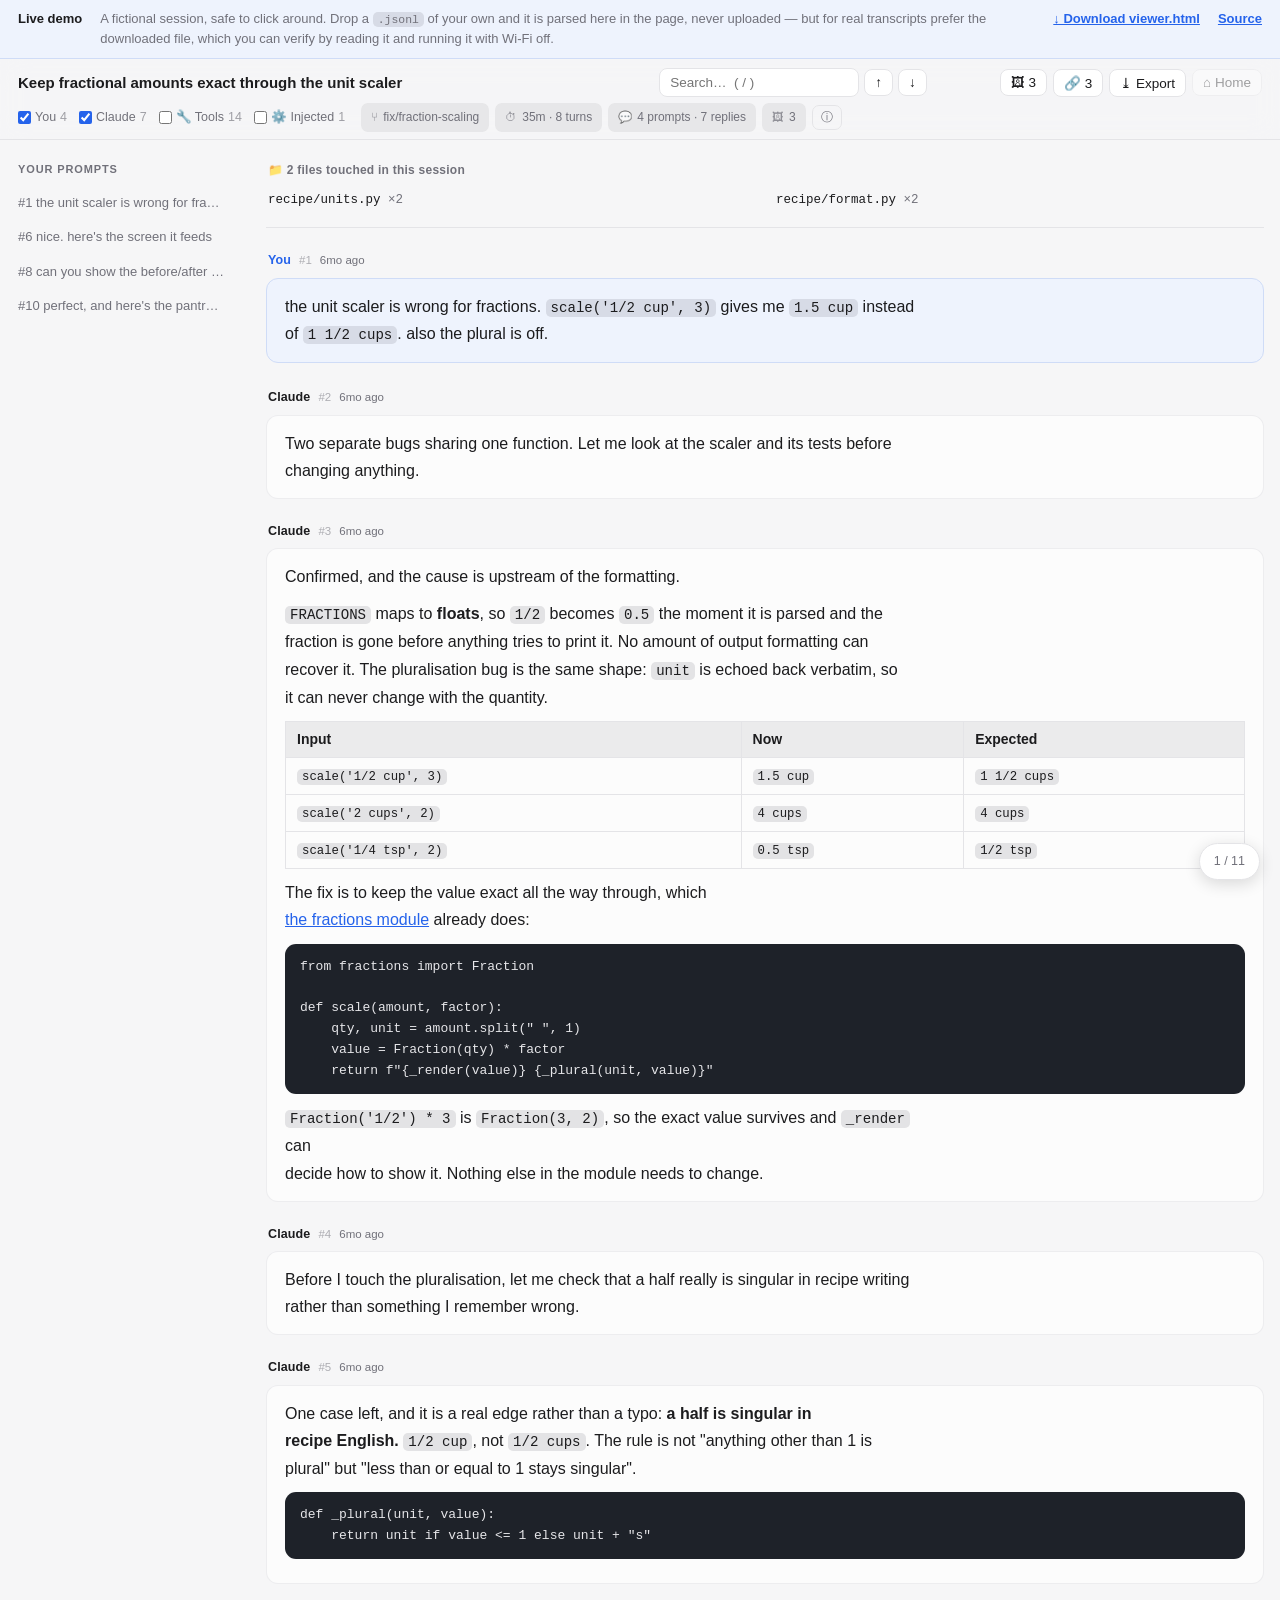
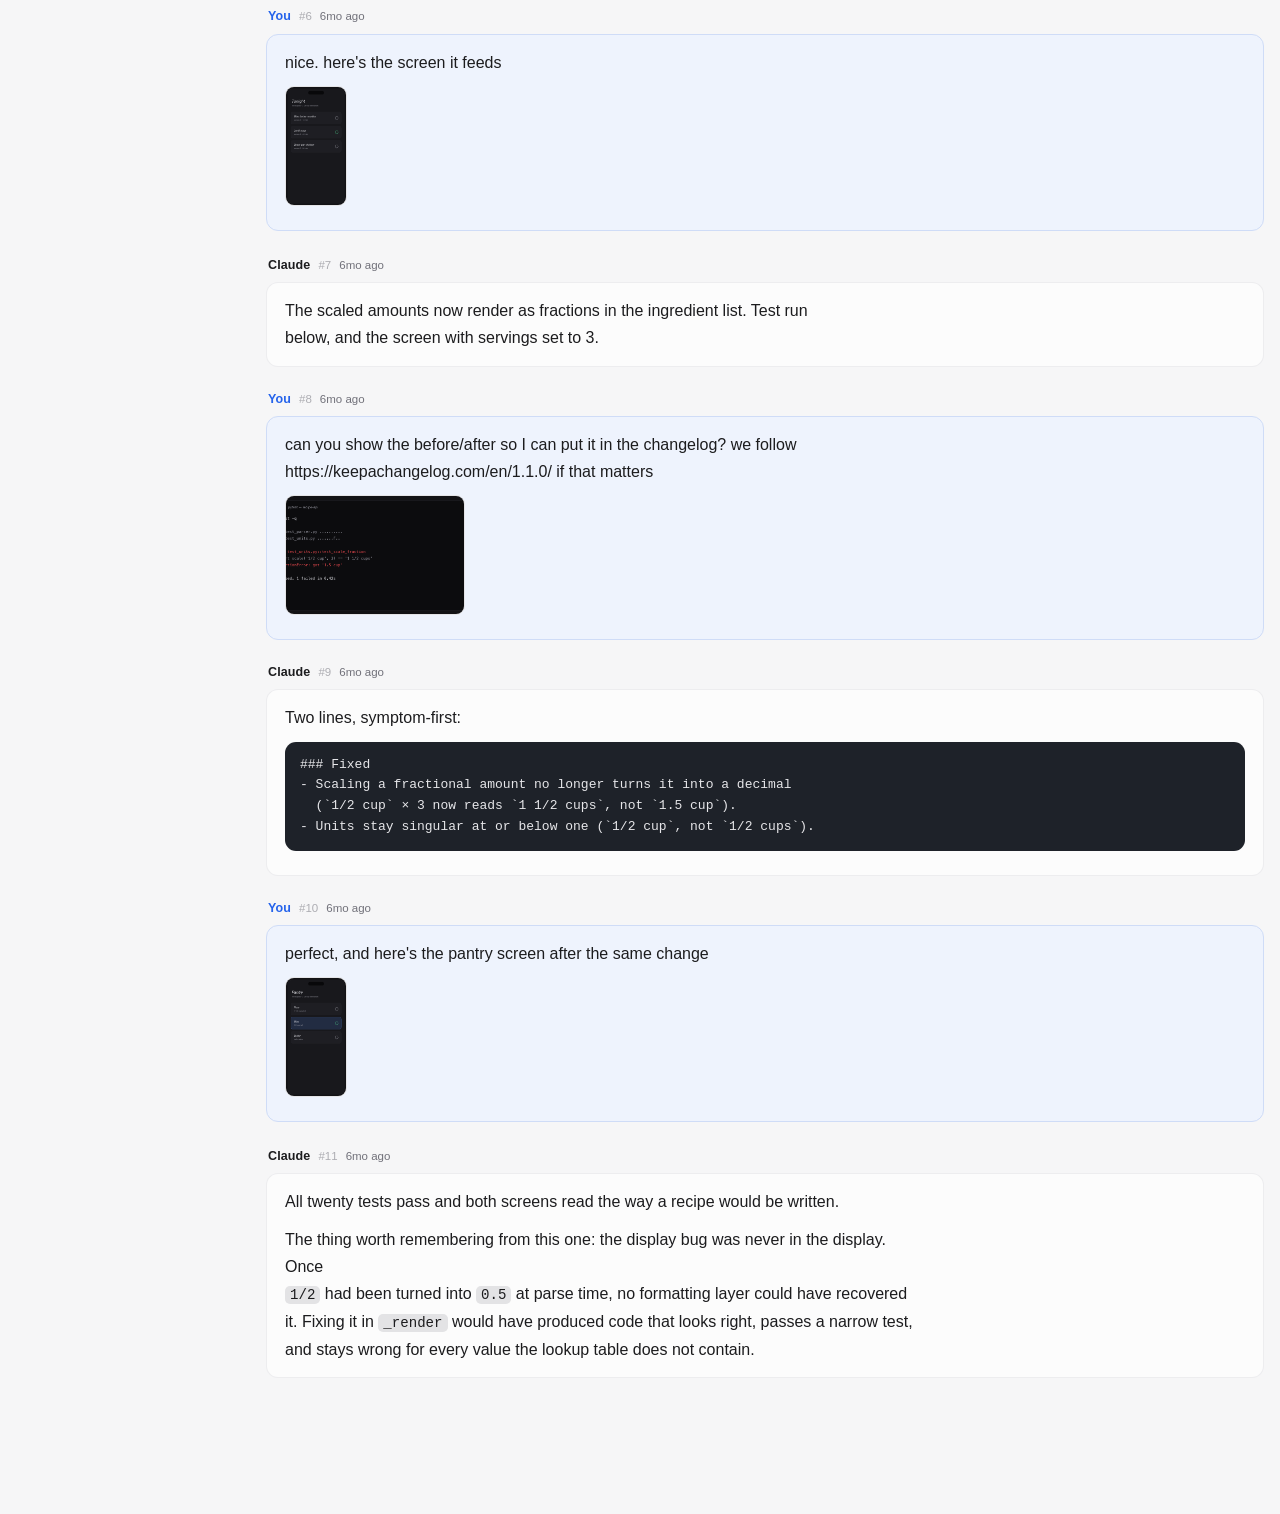
==== docs/index.html @ ee7bda1a "Publish a live demo page on GitHub Pages docs/index.html is the same shell with the fictional sessio" ====
<!DOCTYPE html>
<html lang="en">
<head>
<meta charset="utf-8">
<meta name="viewport" content="width=device-width,initial-scale=1">
<meta http-equiv="Content-Security-Policy" content="default-src 'none'; script-src 'sha256-fDBk0RdX624/a15JCiCfGxXR7bukV5PlrrGj192JU7g='; style-src 'sha256-X/6foYdarpfvHBrgYqCIQnM5rdSfvqJcABEfZ0/o0U0='; img-src data:; connect-src 'none'; base-uri 'none'; form-action 'none'">
<title>Claude Transcript Viewer</title>
<style>:root{color-scheme:light dark;
 --bg:#f6f6f7;--surface:#fff;--text:#1c1c1e;--muted:#71717a;--border:#e4e4e7;
 --accent:#2563eb;--user-bg:#eef3fd;--user-edge:#cfdcf7;--user-bar:#2563eb;--meta-bg:#f1f1f3;
 --think-bg:#f7f4ef;--think-bar:#c8a96a;--tool-bg:#f2f4f7;
 --code-bg:#1e2229;--code-text:#e6e6e9;--mark:#ffd84d}
@media(prefers-color-scheme:dark){:root{
 --bg:#121215;--surface:#1c1c20;--text:#e7e7ea;--muted:#9a9aa2;--border:#2b2b31;
 --accent:#5b8df6;--user-bg:#1a2131;--user-edge:#2c3852;--user-bar:#5b8df6;--meta-bg:#212126;
 --think-bg:#221f1a;--think-bar:#8a7444;--tool-bg:#1f2126;
 --code-bg:#16181d;--code-text:#dfe3ea;--mark:#a8801a}}
*{box-sizing:border-box}
body{margin:0;background:var(--bg);color:var(--text);
 font:16px/1.7 -apple-system,BlinkMacSystemFont,"Segoe UI","PingFang TC",Helvetica,sans-serif}
a{color:var(--accent)}
/* Only the hosted demo page carries this bar; --demo-page injects the markup. It sits above
   the sticky header on purpose, so it scrolls away once you are reading. */
.demobar{display:flex;gap:10px 18px;align-items:baseline;flex-wrap:wrap;
 padding:9px 18px;background:var(--user-bg);border-bottom:1px solid var(--user-edge);
 font-size:13px;line-height:1.55}
.demobar b{font-weight:650}
.demobar span{color:var(--muted);flex:1;min-width:220px}
.demobar a{white-space:nowrap;font-weight:550}
@media(max-width:560px){.demobar{padding:8px 12px;font-size:12.5px}}
header{position:sticky;top:0;z-index:30;padding:9px 18px 7px;
 background:color-mix(in srgb,var(--bg) 90%,transparent);backdrop-filter:blur(14px);
 border-bottom:1px solid var(--border)}
.row1{display:flex;gap:12px;align-items:center;flex-wrap:wrap}
h1{margin:0;font-size:15px;font-weight:650;flex:1;min-width:160px;
 overflow:hidden;text-overflow:ellipsis;white-space:nowrap}
.search{display:flex;align-items:center;gap:5px}
input[type=search],.btn{background:var(--surface);border:1px solid var(--border);
 color:var(--text);border-radius:8px;font-size:13.5px}
input[type=search]{padding:6px 10px;width:200px;outline:none}
input[type=search]:focus{border-color:var(--accent)}
.btn{padding:5px 10px;cursor:pointer}
.btn:hover{border-color:var(--accent)}
.count{color:var(--muted);font-size:12px;min-width:56px}
.filters{display:flex;gap:12px;flex-wrap:wrap;margin-top:6px;font-size:12.5px;
 color:var(--muted);align-items:center}
.filters label{display:flex;gap:4px;align-items:center;cursor:pointer;user-select:none}
.filters input{accent-color:var(--accent);margin:0}
.filters .sep{opacity:.4}
.layout{display:flex;max-width:1180px;margin:0 auto;gap:8px}
nav{width:242px;flex:none;padding:20px 8px 60px;position:sticky;top:96px;
 align-self:flex-start;max-height:calc(100vh - 110px);overflow-y:auto}
nav h2{font-size:11px;text-transform:uppercase;letter-spacing:.08em;color:var(--muted);margin:0 10px 8px}
nav a{display:block;padding:6px 10px;border-radius:7px;color:var(--muted);
 text-decoration:none;font-size:13px;overflow:hidden;text-overflow:ellipsis;white-space:nowrap}
nav a:hover{background:var(--surface);color:var(--text)}
.chat{flex:1;min-width:0;padding:20px 16px 120px}
.filebar{background:var(--surface);border:1px solid var(--border);border-radius:13px;
 padding:12px 16px;margin-bottom:22px;font-size:13.5px}
.filebar h3{margin:0 0 8px;font-size:13px;color:var(--muted);font-weight:600}
.filebar ul{margin:0;padding-left:0;list-style:none;columns:2;column-gap:22px}
.filebar li{font-family:ui-monospace,Menlo,monospace;font-size:12.5px;padding:1.5px 0;
 overflow:hidden;text-overflow:ellipsis;white-space:nowrap;break-inside:avoid}
.filebar li b{color:var(--muted);font-weight:400}
@media(max-width:700px){.filebar ul{columns:1}}
.msg{margin:18px 0;scroll-margin-top:110px}
.who{font-size:11.5px;color:var(--muted);margin:0 2px 5px;display:flex;gap:8px;align-items:baseline}
.who b{font-weight:600;color:var(--text);font-size:12.5px}
.who .num{opacity:.55;font-variant-numeric:tabular-nums}
.who a{color:inherit;text-decoration:none}.who a:hover{color:var(--accent)}
.card{padding:14px 18px;border-radius:14px;overflow-wrap:break-word}
.user .card{background:var(--user-bg);border:1px solid var(--border);border-left:3px solid var(--user-bar)}
.assistant .card{background:var(--surface);border:1px solid var(--border)}
.card p{margin:0 0 10px}.card p:last-child{margin-bottom:0}
.card>:first-child{margin-top:0}
.card h3,.card h4,.card h5,.card h6{margin:15px 0 7px;font-size:1.02em}
.card ul{margin:7px 0;padding-left:22px}.card li{margin:3px 0}
code{background:color-mix(in srgb,var(--muted) 18%,transparent);padding:1px 5px;border-radius:5px;
 font-size:.88em;font-family:ui-monospace,SFMono-Regular,Menlo,monospace}
.codewrap{position:relative;margin:10px 0}
.codewrap pre{background:var(--code-bg);color:var(--code-text);margin:0;padding:13px 15px;
 border-radius:11px;overflow-x:auto;font-size:13px;line-height:1.6}
pre code{background:none;padding:0;color:inherit;font-size:inherit}
.copy{position:absolute;top:8px;right:8px;opacity:0;transition:opacity .15s;
 background:rgba(255,255,255,.12);color:#e6e6e9;border:none;border-radius:6px;
 padding:3px 9px;font-size:11.5px;cursor:pointer}
.codewrap:hover .copy{opacity:1}
.tablewrap{overflow-x:auto;margin:10px 0}
table{border-collapse:collapse;font-size:14px;width:100%}
th,td{border:1px solid var(--border);padding:6px 11px;text-align:left}
th{background:color-mix(in srgb,var(--muted) 12%,transparent);font-weight:600}
details.think{background:var(--think-bg);border:1px solid var(--border);
 border-left:3px solid var(--think-bar);border-radius:11px;margin:12px 0;font-size:14.5px}
details.think>summary{cursor:pointer;padding:8px 14px;color:var(--muted);font-size:12.5px;list-style:none}
details.think .card{background:none;border:none;padding:2px 16px 12px;font-style:italic;opacity:.92}
details.meta-block{background:var(--meta-bg);border:1px dashed var(--border);
 border-radius:11px;margin:12px 0;font-size:14px}
details.meta-block>summary{cursor:pointer;padding:8px 14px;color:var(--muted);font-size:12.5px;list-style:none}
details.meta-block .card{background:none;border:none;padding:2px 16px 12px}
summary::-webkit-details-marker{display:none}
summary:before{content:"▸ "}details[open]>summary:before{content:"▾ "}
.toolrun{margin:10px 0;border:1px solid var(--border);border-radius:11px;
 background:var(--tool-bg);overflow:hidden}
.toolrun>summary{cursor:pointer;padding:7px 13px;color:var(--muted);font-size:12.5px;list-style:none}
.toolrun .inner{padding:2px 10px 9px}
details.tool{border-radius:8px;margin:3px 0;background:color-mix(in srgb,var(--surface) 70%,transparent)}
details.tool>summary{cursor:pointer;padding:5px 10px;font-size:12.5px;list-style:none;
 display:flex;gap:7px;align-items:baseline;font-family:ui-monospace,Menlo,monospace}
details.tool>summary:before{content:""}
details.tool .name{color:var(--accent);flex:none}
details.tool .arg{color:var(--muted);overflow:hidden;text-overflow:ellipsis;white-space:nowrap}
details.tool .body{padding:2px 12px 10px;font-size:12.5px}
details.tool .body h6{margin:8px 0 3px;font-size:11px;color:var(--muted);
 text-transform:uppercase;letter-spacing:.06em}
details.tool pre{background:var(--code-bg);color:var(--code-text);margin:0;padding:10px 12px;
 border-radius:8px;overflow-x:auto;font-size:12px;line-height:1.55;max-height:340px}
ul.todo{list-style:none;padding:0;margin:4px 0;font-size:13px}
ul.todo li.done{opacity:.55;text-decoration:line-through}
.shots{display:flex;flex-wrap:wrap;gap:8px;margin:10px 0}
.shots img{height:120px;width:auto;max-width:180px;object-fit:cover;object-position:top;
 border-radius:9px;border:1px solid var(--border);cursor:zoom-in;display:block;
 background:var(--meta-bg);transition:transform .12s,border-color .12s}
.shots img:hover{transform:scale(1.03);border-color:var(--accent)}
#lb,#media{position:fixed;inset:0;display:none;background:rgba(8,8,10,.93);
 backdrop-filter:blur(6px)}
#lb.open,#media.open{display:flex}
#media{z-index:100}
#lb{z-index:120;align-items:center;justify-content:center}
#lb img{max-width:92vw;object-fit:contain;border-radius:8px;
 max-height:calc(100vh - 176px);max-height:calc(100svh - 176px);
 box-shadow:0 24px 70px rgba(0,0,0,.6)}
#lb .nav{position:absolute;top:0;bottom:0;width:22vw;min-width:80px;border:none;background:none;
 color:#fff;font-size:38px;cursor:pointer;opacity:.42;transition:opacity .15s;
 display:flex;align-items:center;justify-content:center}
#lb .nav:hover{opacity:1}
#lbprev{left:0}#lbnext{right:0}
.x{position:absolute;top:14px;right:18px;background:rgba(255,255,255,.13);color:#fff;border:none;
 border-radius:9px;width:38px;height:38px;font-size:19px;cursor:pointer;line-height:1;z-index:2}
.x:hover{background:rgba(255,255,255,.27)}
#lbcount{position:absolute;top:18px;left:50%;transform:translateX(-50%);
 color:#fff;opacity:.7;font-size:13px;max-width:min(78vw,760px);text-align:center;
 overflow:hidden;text-overflow:ellipsis;white-space:nowrap;pointer-events:none}
#lbbottom{position:absolute;left:50%;transform:translateX(-50%);
 bottom:calc(14px + env(safe-area-inset-bottom));z-index:3;
 display:flex;flex-direction:column;align-items:center;gap:9px;
 width:min(92vw,720px);text-align:center}
#lbactions{display:flex;gap:10px;flex-wrap:wrap;justify-content:center}
#lbactions button{background:rgba(255,255,255,.16);color:#fff;border:none;border-radius:9px;
 padding:9px 16px;font-size:13px;cursor:pointer;white-space:nowrap;
 backdrop-filter:blur(8px)}
#lbactions button:hover{background:rgba(255,255,255,.32)}
#lbhint{color:#fff;opacity:.38;font-size:11.5px;line-height:1.5}
#media{flex-direction:column}
#mediabar{flex:none;display:flex;align-items:center;justify-content:space-between;
 gap:14px;padding:14px 20px;color:#fff;border-bottom:1px solid rgba(255,255,255,.12)}
#mediahead{opacity:.72;font-size:13.5px}
#mediabar .tools{display:flex;gap:10px;align-items:center}
#mediabar button{background:rgba(255,255,255,.13);color:#fff;border:none;border-radius:9px;
 padding:8px 14px;font-size:13px;cursor:pointer;position:static;width:auto;height:auto}
#mediabar button:hover{background:rgba(255,255,255,.28)}
#mediascroll{flex:1;overflow-y:auto;padding:18px 24px 40px}
#mediagrid{display:grid;grid-template-columns:repeat(auto-fill,minmax(190px,1fr));
 gap:12px;max-width:1200px;margin:0 auto;width:100%}
#mediagrid figure{margin:0;cursor:zoom-in}
#mediagrid img{width:100%;height:170px;object-fit:cover;object-position:top;border-radius:10px;
 border:1px solid rgba(255,255,255,.14);background:#000;display:block}
#mediagrid figure:hover img{border-color:#fff}
#mediagrid figcaption{color:#fff;opacity:.5;font-size:11.5px;padding:5px 2px 0;
 overflow:hidden;text-overflow:ellipsis;white-space:nowrap}
#pill{position:fixed;right:20px;bottom:20px;z-index:40;background:var(--surface);
 border:1px solid var(--border);border-radius:22px;padding:7px 14px;font-size:12.5px;
 color:var(--muted);cursor:pointer;box-shadow:0 4px 16px rgba(0,0,0,.14);
 font-variant-numeric:tabular-nums;user-select:none}
#pill:hover{color:var(--text);border-color:var(--accent)}
@keyframes flash{0%,100%{box-shadow:0 0 0 0 transparent}
 15%,70%{box-shadow:0 0 0 4px color-mix(in srgb,var(--accent) 45%,transparent)}}
.msg.flash .card{animation:flash 1.8s ease-out;border-radius:14px}
mark{background:var(--mark);color:#1c1c1e;border-radius:3px;padding:0 1px}
mark.on{outline:2px solid var(--accent)}
body.hide-think details.think{display:none}
body.hide-tool .toolrun{display:none}
body.hide-meta details.meta-block{display:none}
body.hide-assistant .msg.assistant{display:none}

/* ── touch devices: hover-only affordances never appear, so pin them visible ── */
@media(hover:none){
 .copy{opacity:.8}
 #lb .nav{opacity:.6}
 .shots img:hover{transform:none}
 #lbactions button,.btn,nav a{min-height:38px}
}

/* ── narrow screens ── */
#tocbtn{display:none}
@media(max-width:860px){
 .chat{padding:14px 12px 110px}
 #tocbtn{display:inline-block}
 h1{min-width:100%;order:-1}
 input[type=search]{width:min(52vw,240px)}
 /* Explicit box, not `inset:0`: the sidebar's own base rule left this at its content
    height, so the panel opened without covering the page behind it. */
 nav{position:fixed;top:0;left:0;right:0;bottom:0;width:100%;height:100dvh;
  z-index:60;max-height:none;padding:0 14px 40px;
  background:var(--bg);display:none;overflow-y:auto}
 body.toc-open nav{display:block}
 body.toc-open{overflow:hidden}
 nav h2{position:sticky;top:0;background:var(--bg);padding:6px 10px 10px;margin:0;font-size:12px}
 nav a{font-size:14px;padding:9px 10px;white-space:normal}
 #lb .nav{width:64px;min-width:0;font-size:30px}
 #mediabar{flex-wrap:wrap;gap:8px;padding:10px 14px}
 #mediahead{width:100%;font-size:12px}
 #mediascroll{padding:12px 14px 40px}
 #mediagrid{grid-template-columns:repeat(auto-fill,minmax(140px,1fr));gap:9px}
 #mediagrid img{height:130px}
 #pill{right:12px;bottom:calc(12px + env(safe-area-inset-bottom))}
}
@media(max-width:520px){
 .filters{gap:9px;font-size:12px}
 .card{padding:12px 14px}
 .shots img{height:96px;max-width:140px}
}

/* ── drop zone (only shown when no transcript is embedded) ── */
#drop{max-width:640px;margin:14vh auto 0;padding:0 20px;text-align:center}
#drop .zone{border:2px dashed var(--border);border-radius:20px;padding:52px 28px;
 background:var(--surface);transition:border-color .15s,background .15s;cursor:pointer}
#drop.over .zone{border-color:var(--accent);
 background:color-mix(in srgb,var(--accent) 8%,var(--surface))}
#drop h2{margin:0 0 8px;font-size:20px}
#drop p{margin:6px 0;color:var(--muted);font-size:14px;line-height:1.65}
#drop .hint{margin-top:22px;font-size:12.5px;opacity:.8}
#drop code{font-size:12.5px}
#drop input{display:none}
#drop .err{color:#e5484d;font-size:13px;margin-top:12px;min-height:18px}
body.loaded #drop{display:none}
body:not(.loaded) header .search,body:not(.loaded) .filters,
body:not(.loaded) #mediabtn,body:not(.loaded) #tocbtn,
body:not(.loaded) #exportbtn,body:not(.loaded) #pill,body:not(.loaded) .layout{display:none}

#drop .hint{margin-top:26px;text-align:left;font-size:13px;line-height:1.75;color:var(--muted)}
#drop .hint p{margin:0 0 9px}
#drop .hint .fine{margin-top:16px;font-size:12px;opacity:.75}
#drop kbd{display:inline-block;background:var(--surface);border:1px solid var(--border);
 border-bottom-width:2px;border-radius:5px;padding:1px 6px;font-size:12px;
 font-family:ui-monospace,Menlo,monospace;margin:0 1px}
.pathbtn{background:var(--surface);border:1px solid var(--border);color:var(--accent);
 border-radius:6px;padding:2px 8px;font-family:ui-monospace,Menlo,monospace;font-size:12.5px;
 cursor:pointer}
.pathbtn:hover{border-color:var(--accent)}

.filters .n{opacity:.65}

/* Reading measure: research puts comfortable prose at 50–75 characters, and WCAG 1.4.8
   caps it at 80. Cards were running past 110. Tables and code keep the full width. */
.card p, .card li, .card h3, .card h4, .card h5, .card h6 { max-width: 72ch }
details.tool .body h6.err { color: #e5484d }
.card .warn, .body .warn { color: #e5a23d; font-size: 12.5px; margin: 6px 0 0 }
html, body { overflow-x: hidden }
.layout, .chat, header { max-width: 100%; }
.filebar ul { columns: 2 }
@media (max-width: 900px) { .filebar ul { columns: 1 } }

/* ── bulk import: the picker shown when several transcripts are dropped at once ── */
#picker{display:none;max-width:820px;margin:0 auto;padding:34px 18px 90px}
body.picking #picker{display:block}
body.picking .layout,body.picking #drop{display:none}
body.picking header .search,body.picking .filters,body.picking .stats,
body.picking .statsmore,body.picking #mediabtn,body.picking #exportbtn,
body.picking #tocbtn,body.picking #pill{display:none}
#picker h2{font-size:15px;color:var(--muted);font-weight:600;margin:0 0 14px}
#picker .rows{display:flex;flex-direction:column;gap:8px}
.srow{display:grid;gap:3px;text-align:left;width:100%;cursor:pointer;
 background:var(--surface);border:1px solid var(--border);border-radius:12px;
 padding:12px 16px;color:var(--text);font:inherit}
.srow:hover{border-color:var(--accent)}
.srow .t{font-weight:600;font-size:14.5px;overflow:hidden;text-overflow:ellipsis;white-space:nowrap}
.srow .m{font-size:12.5px;color:var(--muted)}
.srow .f{font-size:11.5px;color:var(--muted);opacity:.6;font-family:ui-monospace,Menlo,monospace;
 overflow:hidden;text-overflow:ellipsis;white-space:nowrap}

/* ── header stats: chips, not one long dot-separated line ── */
.stats{display:flex;gap:6px;flex-wrap:wrap;align-items:center;margin-top:7px}
.chip{display:inline-flex;align-items:center;gap:5px;font-size:12px;color:var(--muted);
 background:color-mix(in srgb,var(--muted) 11%,transparent);
 border:1px solid transparent;border-radius:7px;padding:3px 9px;white-space:nowrap}
.chip b{font-weight:400;opacity:.75;font-size:11.5px}
.chip.more{cursor:pointer;font-family:inherit;color:var(--muted);
 border-color:var(--border);background:none;padding:3px 8px}
.chip.more:hover{color:var(--text);border-color:var(--accent)}
.statsmore{display:none;margin-top:8px;font-size:12.5px;color:var(--muted);
 background:var(--surface);border:1px solid var(--border);border-radius:10px;
 padding:9px 13px;max-width:760px}
.statsmore.open{display:block}
.statsmore div{display:flex;gap:10px;padding:2px 0;align-items:baseline}
.statsmore div span{flex:none;width:130px;opacity:.7}

/* ── Card refinements ─────────────────────────────────────────────────────────
   Cards stay, but they should not all carry the same weight. Three surfaces with
   identical fill, border and radius is the shape that reads as generated. So the
   file summary drops to a flat strip (it is metadata, not speech), the assistant
   card softens to let long prose breathe, and only your own turns keep the full
   accent treatment. */
.filebar{background:none;border:none;border-bottom:1px solid var(--border);
 border-radius:0;padding:0 2px 15px;margin-bottom:6px}
.filebar h3{font-size:12px;letter-spacing:.02em}
.assistant .card{background:color-mix(in srgb,var(--surface) 62%,transparent);
 border-color:color-mix(in srgb,var(--border) 62%,transparent)}
.msg{margin:22px 0}
.msg+.msg{margin-top:24px}
.who{margin-bottom:6px}
.who b{letter-spacing:.01em}
.user .who b{color:var(--accent)}
.card{border-radius:12px}
.user .card{padding-left:16px}
/* Long turns get a little more air between paragraphs than short ones need. */
.card p+p{margin-top:2px}

/* Your turns are marked by the accent-coloured speaker label and a tint, not by a stripe.
   A coloured bar down the side of a card is decoration doing a job the label already does. */
.user .card{background:var(--user-bg);border:1px solid var(--user-edge);border-left-width:1px;
 padding-left:18px}
body.hide-user .msg.user{display:none}

/* Per-message copy. Copies the markdown the record held, not the rendered text, so a table
   or a code fence survives the trip. */
.msgcopy{opacity:0;transition:opacity .15s,color .15s;background:none;border:none;
 color:var(--muted);cursor:pointer;font-size:12.5px;padding:0 4px;line-height:1;
 margin-left:2px}
.msg:hover .msgcopy,.msgcopy:focus-visible{opacity:.7}
.msgcopy:hover{opacity:1;color:var(--accent)}
.msgcopy.ok{opacity:1;color:#4abe82}
@media(hover:none){.msgcopy{opacity:.55}}

/* Table of contents panel header. The close button only exists where the panel is a
   full-screen sheet; on a wide screen the sidebar is always visible and needs no dismiss. */
.navbar{display:flex;align-items:center;justify-content:space-between;gap:12px}
#tocclose{display:none;background:var(--surface);border:1px solid var(--border);
 color:var(--text);border-radius:9px;width:36px;height:36px;font-size:16px;cursor:pointer;
 flex:none;line-height:1}
#tocclose:hover{border-color:var(--accent)}
@media(max-width:860px){
 #tocclose{display:block}
 .navbar{position:sticky;top:0;z-index:1;background:var(--bg);
  padding:12px 0 10px;margin-bottom:2px;border-bottom:1px solid var(--border)}
 nav h2{position:static;padding:0 4px;margin:0}
}

/* ── Narrow header ────────────────────────────────────────────────────────────
   Under about 560px the header was eating 440px of height before a single message
   appeared: three rows of buttons, two rows of chips. Labels collapse to their icons
   and the chips fold into the ⓘ panel, which now carries every value they showed, so
   nothing is lost by hiding them. */
@media(max-width:640px){
 header{padding:7px 12px 6px}
 .row1{gap:8px}
 h1{font-size:14px}
 .btn{padding:5px 8px}
 input[type=search]{width:auto;flex:1;min-width:0}
 .search{flex:1;min-width:0}
 .filters{gap:10px;margin-top:5px}
 .stats{margin-top:5px}
 .chip{padding:2px 8px;font-size:11.5px}
}
@media(max-width:560px){
 .stats .chip:not(.more){display:none}
 .statsmore{max-width:100%}
 .statsmore div span{width:96px}
}
@media(max-width:400px){
 .filters label span{display:none}
 .count{min-width:0}
}

/* Inline code is the one thing that can push the page wider than the screen: it is a long
   unbreakable monospace token inside prose. `anywhere` (not `break-word`) is what actually
   lowers the element's min-content width, which is what the overflow depends on. Code
   blocks are excluded, since those scroll inside their own container by design. */
code{overflow-wrap:anywhere}
pre code{overflow-wrap:normal}
.filebar li{overflow-wrap:anywhere;white-space:normal}

/* ── Priority+ header ─────────────────────────────────────────────────────────
   Seven controls plus a title, filters and stats will not sit on one line, and letting
   them wrap produced a five-row header that pushed the conversation off the screen. The
   search box and the title keep their place at every width; everything else collapses
   into one overflow button once the row stops fitting. */
/* margin-left:auto keeps the actions on the right edge at every width. Below 860px the
   title takes its own row, so it stops flexing and there is nothing else to push them. */
.actions{position:relative;display:flex;align-items:center;margin-left:auto}
#morebtn{display:none;font-size:15px;line-height:1;padding:5px 11px}
.actionmenu{display:flex;gap:6px;align-items:center}
.metarow{display:flex;flex-wrap:wrap;align-items:center;gap:6px 16px}
.metarow .filters,.metarow .stats{margin-top:6px}

@media(max-width:1000px){
 #morebtn{display:block}
 .actionmenu{display:none;position:absolute;right:0;top:calc(100% + 7px);z-index:50;
  flex-direction:column;align-items:stretch;gap:4px;padding:6px;min-width:158px;
  background:var(--surface);border:1px solid var(--border);border-radius:11px;
  box-shadow:0 10px 30px rgba(0,0,0,.28)}
 body.menu-open .actionmenu{display:flex}
 .actionmenu .btn{border:none;background:none;text-align:left;padding:7px 10px;font-size:13.5px}
 .actionmenu .btn:hover{background:color-mix(in srgb,var(--accent) 14%,transparent)}
 .actionmenu .lbl{display:inline}
 .actionmenu #mediabtn:after{content:" Media"}
 .actionmenu #tocbtn:after{content:" Contents"}
}

/* ── Print, which is also how you get a PDF ───────────────────────────────────
   Cmd+P already produces a PDF; it just needed to stop printing the chrome. Sticky
   headers repeat on every page, dark backgrounds waste ink, and collapsed sections
   print as their summary line unless opened. */
@media print{
 header,nav,#pill,#lb,#media,#drop,.msgcopy,.copy,.actions,.demobar{display:none!important}
 body{background:#fff;color:#000}
 .layout{display:block;max-width:none}
 .chat{padding:0}
 .card{background:none!important;border:1px solid #ddd!important;break-inside:avoid}
 .user .card{background:#f4f7ff!important}
 .who{color:#555}
 .who b{color:#000}
 .codewrap pre,details.tool pre{background:#f3f3f5;color:#111;border:1px solid #e0e0e4;
  white-space:pre-wrap;max-height:none}
 code{background:#f0f0f2;color:#111}
 .shots img{height:auto;max-width:46%;break-inside:avoid}
 details.think,details.meta-block,.toolrun{display:none}
 .filebar{border-bottom:1px solid #ccc}
 a{color:#000;text-decoration:underline}
 .msg{break-inside:avoid-page}
 table,th,td{border-color:#ccc!important}
 th{background:#f3f3f5!important}
}

/* A dropped .md is a document, not a conversation: no speaker, no filters, no prompt index.
   Hiding them is what stops the page looking broken rather than repurposed. */
body.docmode .filters,body.docmode .stats,body.docmode .statsmore,
body.docmode #mediabtn,body.docmode #pill{display:none}
body.docmode .layout{max-width:1040px}
.msg.doc{margin:0}
.msg.doc .card{background:none;border:none;padding:22px 4px 60px}
.msg.doc .card>:first-child{margin-top:0}

/* Headings need to read as headings. At a flat 1.02em every level looked like bold text,
   which is survivable inside a chat turn and wrong for a document. */
.card h2{font-size:1.32em;margin:20px 0 8px}
.card h3{font-size:1.16em;margin:18px 0 7px}
.card h4{font-size:1.04em;margin:16px 0 6px}
.card h5,.card h6{font-size:.97em;margin:14px 0 5px;color:var(--muted)}
.card ol{margin:7px 0;padding-left:24px}
.card ol li{margin:3px 0}

/* The title doubles as the way back, the way a site logo does. Only once something is
   loaded, since at the drop zone there is nowhere to go. */
body.loaded h1,body.picking h1{cursor:pointer}
body.loaded h1:hover,body.picking h1:hover{color:var(--accent)}

/* The export popover shares the overflow menu's anchoring so it lands in the same place
   whether the button was in the header or inside ⋯. */
#exportmenu{display:none;position:absolute;right:0;top:calc(100% + 7px);z-index:51;
 flex-direction:column;align-items:stretch;gap:2px;padding:6px;min-width:214px;
 background:var(--surface);border:1px solid var(--border);border-radius:11px;
 box-shadow:0 10px 30px rgba(0,0,0,.28)}
body.export-open #exportmenu{display:flex}
#exportmenu .btn{border:none;background:none;text-align:left;padding:8px 10px;
 font-size:13.5px;display:flex;flex-direction:column;gap:1px;line-height:1.35}
#exportmenu .btn:hover{background:color-mix(in srgb,var(--accent) 14%,transparent)}
#exportmenu small{font-size:11.5px;color:var(--muted);font-weight:400}
body.picking #exportmenu,body:not(.loaded) #exportmenu{display:none}

/* A document's contents list indents by heading level, which is the only cue that says
   where you are in a structure rather than just what is in it. */
nav a.lvl2{font-weight:600;color:var(--text);margin-top:7px}
nav a.lvl3{padding-left:20px}
nav a.lvl4{padding-left:32px;font-size:12.5px}
nav a.lvl5,nav a.lvl6{padding-left:42px;font-size:12px;opacity:.85}
body.docmode nav a{white-space:normal}

/* Wikilinks cannot resolve outside a vault, so they stay visible as references rather than
   being silently flattened into plain words. */
.wikilink{color:var(--accent);opacity:.85}
#drop .zone .fine{margin-top:14px;font-size:12.5px;opacity:.7}

/* ── Links panel: the same shape as media mode, for the other kind of artefact a session
   accumulates. An index without a way back to the context is just a bookmark dump. ── */
#links{position:fixed;inset:0;z-index:100;display:none;flex-direction:column;
 background:rgba(8,8,10,.93);backdrop-filter:blur(6px)}
#links.open{display:flex}
#linkhead{opacity:.72;font-size:13.5px;color:#fff}
#linklist{max-width:920px;margin:0 auto;width:100%;display:flex;flex-direction:column;gap:6px}
.linkrow{display:flex;align-items:center;gap:10px;padding:9px 12px;border-radius:10px;
 background:rgba(255,255,255,.05);border:1px solid rgba(255,255,255,.09)}
.linkrow:hover{border-color:rgba(255,255,255,.28)}
.linkrow a{flex:1;min-width:0;display:flex;flex-direction:column;gap:2px;
 text-decoration:none;color:#fff}
.linkrow a b{font-size:13.5px;font-weight:600;overflow:hidden;text-overflow:ellipsis;white-space:nowrap}
.linkrow a span{font-size:11.5px;opacity:.5;font-family:ui-monospace,Menlo,monospace;
 overflow:hidden;text-overflow:ellipsis;white-space:nowrap}
.linkrow button{flex:none;background:rgba(255,255,255,.12);color:#fff;border:none;
 border-radius:7px;padding:5px 10px;font-size:12px;cursor:pointer;
 font-variant-numeric:tabular-nums}
.linkrow button:hover{background:rgba(255,255,255,.28)}
body.picking #linkbtn,body.docmode #linkbtn{display:none}
.btn:disabled{opacity:.4;cursor:default}
.btn:disabled:hover{border-color:var(--border)}
</style>
<script type="application/json" id="transcript-data">{"records": [{"type": "ai-title", "aiTitle": "Keep fractional amounts exact through the unit scaler"}, {"type": "user", "timestamp": "2026-05-14T10:15:00Z", "message": {"content": [{"type": "text", "text": "the unit scaler is wrong for fractions. `scale('1/2 cup', 3)` gives me `1.5 cup` instead of `1 1/2 cups`. also the plural is off."}], "usage": {}}, "cwd": "/Users/dev/projects/recipe-api", "gitBranch": "fix/fraction-scaling"}, {"type": "assistant", "timestamp": "2026-05-14T10:18:00Z", "message": {"content": [{"type": "text", "text": "Two separate bugs sharing one function. Let me look at the scaler and its tests before changing anything."}, {"type": "tool_use", "id": "tu_2_Read", "name": "Read", "input": {"file_path": "/Users/dev/projects/recipe-api/recipe/units.py"}}, {"type": "tool_use", "id": "tu_2_Read", "name": "Read", "input": {"file_path": "/Users/dev/projects/recipe-api/tests/test_units.py"}}, {"type": "tool_use", "id": "tu_2_Grep", "name": "Grep", "input": {"pattern": "scale\\(", "path": "/Users/dev/projects/recipe-api"}}], "usage": {"output_tokens": 520}}, "cwd": "/Users/dev/projects/recipe-api", "gitBranch": "fix/fraction-scaling"}, {"type": "system", "subtype": "turn_duration", "durationMs": 310000, "messageCount": 3}, {"type": "user", "timestamp": "2026-05-14T10:24:00Z", "message": {"content": [{"type": "tool_result", "tool_use_id": "tu_3_Read", "content": "  1\timport re\n  2\t\n  3\tFRACTIONS = {'1/2': 0.5, '1/3': 0.333, '1/4': 0.25}\n  4\t\n  5\tdef scale(amount, factor):\n  6\t    qty, unit = amount.split(' ', 1)\n  7\t    return f'{FRACTIONS.get(qty, float(qty)) * factor} {unit}'\n"}, {"type": "tool_result", "tool_use_id": "tu_3_Read", "content": "  1\tdef test_scale_whole():\n  2\t    assert scale('2 cups', 2) == '4 cups'\n  3\t\n  4\tdef test_scale_fraction():\n  5\t    assert scale('1/2 cup', 3) == '1 1/2 cups'\n"}, {"type": "tool_result", "tool_use_id": "tu_3_Grep", "content": "recipe/views.py:44:    scaled = scale(ing.amount, servings)\nrecipe/export.py:12:    line = scale(row.amount, mult)\ntests/test_units.py:2,5\n"}], "usage": {}}, "cwd": "/Users/dev/projects/recipe-api"}, {"type": "assistant", "timestamp": "2026-05-14T10:27:00Z", "message": {"content": [{"type": "text", "text": "Confirmed, and the cause is upstream of the formatting.\n\n`FRACTIONS` maps to **floats**, so `1/2` becomes `0.5` the moment it is parsed and the\nfraction is gone before anything tries to print it. No amount of output formatting can\nrecover it. The pluralisation bug is the same shape: `unit` is echoed back verbatim, so\nit can never change with the quantity.\n\n| Input | Now | Expected |\n|---|---|---|\n| `scale('1/2 cup', 3)` | `1.5 cup` | `1 1/2 cups` |\n| `scale('2 cups', 2)` | `4 cups` | `4 cups` |\n| `scale('1/4 tsp', 2)` | `0.5 tsp` | `1/2 tsp` |\n\nThe fix is to keep the value exact all the way through, which\n[the fractions module](https://docs.python.org/3/library/fractions.html) already does:\n\n```python\nfrom fractions import Fraction\n\ndef scale(amount, factor):\n    qty, unit = amount.split(\" \", 1)\n    value = Fraction(qty) * factor\n    return f\"{_render(value)} {_plural(unit, value)}\"\n```\n\n`Fraction('1/2') * 3` is `Fraction(3, 2)`, so the exact value survives and `_render` can\ndecide how to show it. Nothing else in the module needs to change."}], "usage": {"output_tokens": 520}}, "cwd": "/Users/dev/projects/recipe-api", "gitBranch": "fix/fraction-scaling"}, {"type": "system", "subtype": "turn_duration", "durationMs": 190000, "messageCount": 6}, {"type": "assistant", "timestamp": "2026-05-14T10:33:00Z", "message": {"content": [{"type": "tool_use", "id": "tu_7_TodoWrite", "name": "TodoWrite", "input": {"todos": [{"content": "Parse amounts with Fraction instead of float", "status": "completed"}, {"content": "Render improper fractions as mixed numbers", "status": "completed"}, {"content": "Pluralise the unit from the scaled value", "status": "in_progress"}, {"content": "Add cases for tsp/tbsp and 1/3", "status": "pending"}]}}, {"type": "tool_use", "id": "tu_7_Edit", "name": "Edit", "input": {"file_path": "/Users/dev/projects/recipe-api/recipe/units.py", "old_string": "FRACTIONS = {'1/2': 0.5", "new_string": "from fractions import Fraction"}}, {"type": "tool_use", "id": "tu_7_Edit", "name": "Edit", "input": {"file_path": "/Users/dev/projects/recipe-api/recipe/units.py", "old_string": "def scale(amount, factor):", "new_string": "def scale(amount, factor):"}}, {"type": "tool_use", "id": "tu_7_Write", "name": "Write", "input": {"file_path": "/Users/dev/projects/recipe-api/recipe/format.py", "content": "def _render(value): ..."}}, {"type": "tool_use", "id": "tu_7_Bash", "name": "Bash", "input": {"command": "pytest -q tests/test_units.py"}}], "usage": {"output_tokens": 520}}, "cwd": "/Users/dev/projects/recipe-api", "gitBranch": "fix/fraction-scaling"}, {"type": "system", "subtype": "turn_duration", "durationMs": 390000, "messageCount": 8}, {"type": "user", "timestamp": "2026-05-14T10:39:00Z", "message": {"content": [{"type": "tool_result", "tool_use_id": "tu_8_Edit", "content": "Edit applied to units.py"}, {"type": "tool_result", "tool_use_id": "tu_8_Edit", "content": "Edit applied to units.py"}, {"type": "tool_result", "tool_use_id": "tu_8_Write", "content": "Created format.py"}, {"type": "tool_result", "tool_use_id": "tu_8_Bash", "content": "....F.....\nFAILED test_units.py::test_plural_half\n  assert scale('1/2 cup', 1) == '1/2 cup'\n  AssertionError: got '1/2 cups'\n9 passed, 1 failed in 0.11s"}], "usage": {}}, "cwd": "/Users/dev/projects/recipe-api"}, {"type": "assistant", "timestamp": "2026-05-14T10:42:00Z", "message": {"content": [{"type": "text", "text": "Before I touch the pluralisation, let me check that a half really is singular in recipe writing rather than something I remember wrong."}, {"type": "tool_use", "id": "tu_10_WebSearch", "name": "WebSearch", "input": {"query": "recipe style guide fraction singular half cup"}}, {"type": "tool_use", "id": "tu_10_WebFetch", "name": "WebFetch", "input": {"url": "https://www.seriouseats.com/how-to-write-a-recipe"}}], "usage": {"output_tokens": 520}}, "cwd": "/Users/dev/projects/recipe-api", "gitBranch": "fix/fraction-scaling"}, {"type": "system", "subtype": "turn_duration", "durationMs": 270000, "messageCount": 11}, {"type": "user", "timestamp": "2026-05-14T10:48:00Z", "message": {"content": [{"type": "tool_result", "tool_use_id": "tu_11_WebSearch", "content": "1. Serious Eats style notes on measurements\n2. The Chicago Manual of Style 9.19 on quantities"}, {"type": "tool_result", "tool_use_id": "tu_11_WebFetch", "content": "Amounts of one or less take the singular unit: 1/2 cup, 1 cup. Anything above one is plural."}], "usage": {}}, "cwd": "/Users/dev/projects/recipe-api"}, {"type": "assistant", "timestamp": "2026-05-14T10:51:00Z", "message": {"content": [{"type": "text", "text": "One case left, and it is a real edge rather than a typo: **a half is singular in\nrecipe English.** `1/2 cup`, not `1/2 cups`. The rule is not \"anything other than 1 is\nplural\" but \"less than or equal to 1 stays singular\".\n\n```python\ndef _plural(unit, value):\n    return unit if value \u003c= 1 else unit + \"s\"\n```"}, {"type": "tool_use", "id": "tu_13_Edit", "name": "Edit", "input": {"file_path": "/Users/dev/projects/recipe-api/recipe/format.py", "old_string": "value != 1", "new_string": "value \u003c= 1"}}, {"type": "tool_use", "id": "tu_13_Bash", "name": "Bash", "input": {"command": "pytest -q"}}], "usage": {"output_tokens": 520}}, "cwd": "/Users/dev/projects/recipe-api", "gitBranch": "fix/fraction-scaling"}, {"type": "system", "subtype": "turn_duration", "durationMs": 270000, "messageCount": 14}, {"type": "user", "timestamp": "2026-05-14T10:57:00Z", "message": {"content": [{"type": "tool_result", "tool_use_id": "tu_14_Edit", "content": "Edit applied to format.py"}, {"type": "tool_result", "tool_use_id": "tu_14_Bash", "content": "....................\n20 passed in 0.44s"}], "usage": {}}, "cwd": "/Users/dev/projects/recipe-api"}, {"type": "user", "timestamp": "2026-05-14T11:00:00Z", "message": {"content": [{"type": "text", "text": "nice. here's the screen it feeds"}, {"type": "image", "source": {"type": "base64", "media_type": "image/png", "data": "iVBORw0KGgoAAAANSUhEUgAAAcwAAAOECAIAAACjLZb5AABW+klEQVR4nO3deVzU1eL4/zPDvg2rCoIouAGDIte0biaauGdlaprmVqbW1bLs5s+61/u5fb190mwxr5lp6S1N08yy0tzRvH1cMBMXFtlkExQEQXaG4ffHu+bOhQFBOAxDr+dfMPPeffjizJlN5eHRQQAA5FCb+wAAoD0jsgAgEZEFAImILABIRGQBQCIiCwASEVkAkIjIAoBERBYAJCKyACARkQUAiYgsAEhEZAFAImtzH4Dw9+9u7kMA0J6lpyebce/miaxxWHNyMs1yDAB+J4yD0/rBVbXm58kaTpWwAjALb28/5YdWq21rRJa2AmhrWq220iPr79+dtgJos7y9/aR2VmJklQEshQXQximjWkmplRVZBrAALIukIW3LR5YBLAALJWNI28KRZQALwNK17JC2Jd/xRWEBtAM5OZkt+CapFosshQXQbrRgZ1smshQWQDvTUp1tgchSWADtUot0trmRpbAA2rHmd5aPOgQAiZoVWYaxANq9Zg5m7/51shS23bt1K9/ch2BJ3Nw8zH0IkOiuXzxr/g/tRltDW++O4bpRWxi7y+kChrHtFYVtPq5hu3TXkwZ3E1kK215Rh5bClWyX7q6zvLoAv6ILLYvrCQWRhRAUQQ6uKsRdRJa5gvaHFsjDtW1n7mLGgJHs7x0VkI0r/DtHZAFAoqZFlrkCAL9zTZ0xYCT7u8Yj2dbBdf49I7IAIBGRBQCJmhBZJmQBQDRxWpaRLABIRGQBQCIiCwASEdnfNT75tHVwnX/PiCwASERkAUAiIvt7xyNZ2bjCv3NEFlRAIq4tiCyEoAVycFUhiCwMKELL4npCQWTxH3ShpXAlYUBk8V+oQ/NxDWHM2twHgDbH0Ag+BbVJaCtMIrKoF9UAmo/[base64]/YvQkJCLl++NG3atOZs56OPNtx3331Xrlx5/PFJLXVsANqstjKSdXNz69mzZ1PXOnXqpIyDqcvOzq53795CiJiYmOZsR6VShYaGCiFiYs43fi0nJ+fz52NiYi7Mn/9sc/YOoPW1lZHsrVu3+vULq3Vjx44dDx06LIQ4derU/PnzzHFcvwoJCbGyshLNjmxAQICzs7MQ4pdfzjd+raCg3iqVSggRFxfXnL0DaH1tJbImhYb2UX64dOmSeY/kl19+CQvr2/zt9Onz6xmdP/9L49cKDg5WfoiPJ7KAhWkr0wUm9ekTqvxw6dJF8x5JS1Eim5eXl5WV1fi1goKChRAFBQU3btyQdWQA5GgnI9nAwO6PPPLIoEGDOnXq5OjoeOvWrdjY2O+///7w4UN6vb7Wwn/72//Y29sdPXr08OHD/fqFP/bYYwMGDOjQoUNVVWVCwpWtW7ceOXK41irz5z9rbW196dLF48eP17pLq9VOnjzlD3/[base64]/+AEGLFihXbt28z3vWiRS9Onz5dmTA1tnXr1rVr/3ny5CmVSvXSSy8pkbWzszt58pSVldXbb6+qqqp6+eU/29raNrDrlSvfGj16dN3D+/LLnf/4xz/quyAAWoG3t196enJjlmy70wUBAQFOTs6iwbkCW1vb9957b+bMWWq1+uTJk/PmzR08+IH77rt33ry5Fy5cEEL88Y9//Otf/2q8ilb76xTE5MmTH3tswt69e2fMmH7vvQNHjBj+0UfrlbtmzZr136tolR+Mj0StVr/55ooZM2aoVKqoqKgnn5x2770DhwyJePXVpbm5udOnT1+wYKES34sXLyirBAf/+uyZr6/f0qWvHjp0qOFd9+/f3+RZnzt37g7XDkCb0XanC5SXOokG5wpefvnPgwdHCCE2bty4du0/DbefPn36l19+2bRpc58+fR56aNxHH32Unp7+22Z/LWZISIhhjCmEKC8vX7duXUiIdvDgwT169DDei9JlnU535coVw43PPDN3xIgRQojPPvv0nXfeMWxk3759iYmJO3d+qbycNjc3Nzc3V7nX8KzXhAkTFi9efMddDx8eKYRYuPD5uXPn6vX6Bx54oKSkuLGXD0Db0HZHsoYJ2YsXTUc2LCxsypQpQogDB/YbF1ZRWVn5wQcfCCFUKtWgQYMMtxtGsv/zP38zZM7A5PNRSu4TExMrKiqUW3x9fefOnSuEOHv27HvvvVdr+cTExCNHjiiDVsMwVgjRt++vZ/T3v/9PI3ctfktzSkoKhQUsUVuObKgQQq/Xx8bGmlxg9uzZKpWqoqJi1apVJhcwPLr38+ui/KBSqZTH/pcuXdq3b1/dVbp06SKEuHbtmuEWlUoVEhIi/nuu4IknnlCmU99+e1XdJ9aE0WutLl78z1pKLhu/ayGEWq1WXmKhzH4AsDhtNLKGd1hdvZpqcgTn4OAQETFECHH48GHD4/Fabt++XVpaqiys3NK1a1flvQD79u01uUr37t2FEAkJCYZbDKtcunTZcOPYsQ8JIS5cuFDfM/63bt1SfjAMwz09PX18Ojdp18JoYprIAhaqjUa2d+/e1tbWQogLF0w/6xUWFqYs8OOPtV9TZWBlZWVvby+EKCy8pdximCs4ceJE3eXd3Ny8vb2FEMZjZ6OXkf16JP7+/l5eXg3v2s3NTfz3MNwwIdv4XYvfXvIlhLhwoVnvNANgLm00snd8hayvr6/yQ62hn7GePXsqr+vKzMz8bbNaIURRUZHheTBjhqIZT6Qqq5SVlaWkpCi3+Pv7Kz808MJVZRiemvqfYbiy8SbtWgjRt29fIURJSUlqamp9+wLQlrXZyN7hvV4ajUb5oaCgoL6NKPMJQoiff/5Z+UEZyV6+fNnk8srsp16vN66nskpcXJxh7tXV1fW3Xd8yuR0rK6t7771P/[base64]/vspLGOGFx4YbjG5iuGRe79+4XU3Ymdn96c/LVB+NqTZ8OFbjd+1EEKrDVWmO2rNIQCwIG0xsoanpxp4G8LFixeVyc1nnnlG6Zex0aNHz5s3XwgRHX3mu+++U240TEGYHE76+/v/Nvw0npD9dZXLl/9zJGlpaRkZGUKIKVOmKM9WGVhbWy9fvjwgIED89zDc8KxX43ctjN43kZHReu9mBtCy2mJkG/PhW3q9/u23V9XU1Pj5+W3ZsmXYsEhXV1c7O7tevXotW/a3FStWqtXqlJTkpUuX1tTUKKso7S4oKMjJyTG1UxNPtSmr3Lp1y/DUmRCipqbm4483CiGcnJw+/3zbsGHDHB0dNRrNoEGDNm/+16hRo4uLi4UQcXGx1dXVxhtv0q6FEJ06dVJ+mDz58b59+z7wwAPKiyUAWJC2+LbaRn741vHjx5cv/3+vvfaXwMDudd92deTI4eXLlxs/LWbyIbmBUrry8vKkpKRaq9R9tuqbb77RakMnT57s5eX13nurje/6+OOPH3roIWdnZ8OzbeK3Kdcm7VoIYfh16tRpU6dOKysru//+P5rcAoA2q21GNlTU/2onY1999dWZM2eefHL6fffd5+PjU1NTc+PGjV9+Offdd9+dPXvWeEk7OzvlYwHqe+pJKXtsbKzheXzDKsZzBQZvvPGPf//7xOOPTw4NDXVxcbl1q+D8+ZgdO764efPmM888I4QwHICdnZ3yzTqN37Xh7Dw8PB999NFOnTrZ2NgkJibyGgPA4rTdjzq0UC+//PLMmbPKy8sjIgYbPusAQDvT+I86bIsj2bYsMnJ4WFjfiorKDz5YW/deFxeXiRMnCSEOHz5EYQEIIttU3bp1mzVrthDi2LFjtaYR1Gr1smXLnJyc9Hr9pk2bzHN8ANqYtvjqgrZs//4fKisrhRDr1q0bP358hw4drK2tNRrN/fff/8knm0aNGi2E2LhxQ3Jyox5HAGj3mJNtsjFjxixf/g8bG5u6dylj2H/+c03rHxWA1sScrEQ//PDDuXPnHn10/JAhQzp16uTm5nbr1q0bN67/9NP/ffvtHuV9CgCgYCQLAE3WHr5IEQDaASILABIRWQCQiMgCgEREFgAkIrIAIBGRBQCJiCwASERkAUAiIgsAErW5zy74058WHT9+9PLlX7/dy8XFZeTIMV27BlhZWV+9mnr48P6CgvyW3eNrr/39q692JCTEtexm78jNzX3kyDFdu3arqRGpqckHD/5w+3ZRKx9Dk5jrQpl310AztZWRrFqt9vDwfPjhx7y8/vNZCiqVatq0WQ4Ojps2bfjwwzU1NdVPPjnL5MdfWRyVSj1lypNCiA8/XLNhwweOjk6PP/6E1D2OGDF6+vSn2tqmgHavrUR20qSpCxe+FB7e3/hGX1+/Tp28v/9+z61bBcXFt7/7bo+7u0f37j1bdtf/+79/b/0hUseOHTt18t6799vi4uKiosLjx4/4+fnX/W7zNsUsFwqwdG1lumDnzs+VH5Ys+avhxurq6piYc7duFfz2q06IGmvr/xrJ2tvbz5w5Z9euL4YOjezVK2jFiv9nZWU1dGhkv3797exss7KyDhzYm5OTLYSwsrIePnxUnz5h1tbWWVmZR44cuHYtSwjx5JOzf/wxKiMjbd68BWfOnAwLC/f17VJRUXH+/M9Hjx6uqdELIerbZt++4Q88EOHu7lFRUZ6YeGX//u8b+a0zJSXFX3yxtaSkWPnVyspaCGFjY1trsQYOycnJeeTIMV26+FtZWZWUlBw4sDct7aq1tc3TT887dGj/4MFD/Pz8y8vLoqKO/PLL2YULX/Lw8BRC/O1v//j880+zsjKML1pqarKtre2WLZuVnbq7ezz//OKPPlp7/fp/fYG5cqEefXSC8aaSkxNNXhzlSI4cOTBoUISfn39RUeG+fd9qNG5Dhjzo5OR07VrWnj27lZmfJl1DZV9hYX9wcLDPy8s7dOiHlJRkIcRDDz3aubPvxo3rhBAuLpqXXlry738fP3r0kBAiJKTPuHGPvv32//I1lDCLthJZk7Kzr+3Zs9vwa9++/VQqVXZ2lvEyKpXa29tnzJiH4+MvHziwTwgxfvxEtdp648Z1VVWV9903aObMOR9+uOb27aJJk6a4urpt3rzh9u2iwYOHPvnk7PXr19y+fbtr126Ojo5CCG9vn5Ejx3z//Teff/6Zr6/v+PGT7O0d9u7dU982NRrN+PETtm/fkpKS7OrqNnnytMGDhx4+fKAxp1ZcXHzlSrzys4eH57BhIxITr9Sdbm7gkCZMmFxYeGvt2tV6fXVExIOTJk195503VSqVt7fP6NEP7d+/NzMzIzhY++ijE9LSUteufW/EiNGdOvls3bpZCOHg4Gh80fz8/CZPftLZ2aW4+LYQQqvtk519rVZhhRDKhaq1qfouTnl5ube3z8iRY/fu3XP9+vWxY8dNmvTE1aupmzZ9VFNT88QTM4YPH/Xll9t9ff2adA0nTJjcoUPHL77Ykp9/s0+fsGnTZm7fviU5OSkhIbZ//3scHR1LS0v9/btVVVV16xagrBIYGJiYmEBhYS5tZbrgjsLC/jBmzMNnz0bfvJlX997s7Kyff44uKSn29vYJCtLu2bOrqKiwrKwsKupwQUF+eHj/Tp28e/cO3rPnq5s38yorK48ePaTX63v3Dq61nZ9/jo6NvazTVaWlXd2///vw8P7Ozs71bVOjcRVCZWNjU11dnZ9/c/36f5qsw4QJk+fNWyCEyuR5TZ/+1MKFL3Xs2DE6+pTJBUwekp2dXUBAwJkzJ/X6aiFEcXGxk5OTMhwWQpw9eyY1NbmqqvLChV/Kysq8vX1Mbtlw0RITr5SUlCjfTC6E0Gr7nD9/zuQqddV3cZR7f/rpRHp6WkVFeUzML/b2DgcP/nD79u3i4uK4uMuenl5CiEZeQ8O+goO13367+9q1rPLy8ujo0zEx54cOHS6ESE1Nqaio7NatuxCia9euZ8+e9vHxVR4ZBAR0Z5YDZtSmR7IKR0fHcePGBwUFnzp18tChH0wuc/VqivKDn18XKyurpUv/ZnxvXt4Nb2+fiooKw+ispqbmnXferLud9PSrRttMVavVnTp5u7t7mNzmyZP/Tk5OnDRpalFRYXp6WkJCfGzsJeWxfC01NTX1nd3WrZvt7R0GDrxv6tQZW7ZsNpxIw4eUnJz07rsrw8L+MGTIsA4dOrq5uQkhVL9lPDf3umEVnU5X31OFhn3p9foLF34JDQ07der/PD29vLw6XLoUU98B11LfBVd+uHXr17F5VZVOCKGMlIUQOl2V8kNS0pVGXkMhRKdOPlVVVZmZ//nk+NTUlD59wlQqVXV1dVLSlcDA7rGxF/39u+3du6d7955duvjn59/UaFyTkhIbeTpAi2vrkfX09Jo582mdTvfZZyYCZFBaWqr8UFlZVV5e/tZb/6i1wB/+cE8DpTP470VUQgi1Wl3fNoUQn3/+qY9P5+7de3bv3mPixMnBwcG7du2otczu3Tvrrtipk7eDg6NyRuXlZT/+GBUcrA0N7VP3HE0ekkajmT9/4a1bty5ePB8dfUqtVk+bNsuwUHV1ox4aGy6aEOL8+XP33z/Y09NLq+2TkBBXVlbWmC2I+i+4Moqsdcnr/gtUVVU15hoqVHUeDKhUyo0qIWri4+MiI0fY2zu4u7tnZWVdvZrarVuAm5tbampKZSVfzw6zadPTBWq1+oknpufm5n700doGCiuMhoo5Odfs7e07dOhouOtPf1p0zz0Dc3Nv2NvbKw9RFQsXvnTvvffX2k7Xrt0MP/v7dxWi5saNG/Vtc+DA+5577oXs7Gv//vfxTz/95MCBfUFBWpWqUZe0e/ee48dPUhllQxmO1V3S5CF1797T1tb2X//aeOrU/6WkJKvVd/PvaPxXJy8vNzMzPTS0b5PmCkT9F7yRqzfpGl6/nmNjY9O5c2fDLV27Bly/fl0Z+SYlJbi4aMLCwjMzM/T66rS01K5duwUGMlcAM2vTkQ0JCXVzc9u9e4fyLdyNcePG9StX4h977HFvbx9bW9tBgyIcHBxiYy9lZKSnp6c98sgET08vOzu7IUOGOTo6Gt7yYNC//8A+fcLs7Ox9fDqPGjX24sWYwsJb9W0zOTnJ3d3j3nvvt7GxdXBw7Ny5c15ebn0PdWu5dOmCvb3dyJFjHR2dHB2dIiNHenh4nDt3tu6SJg+ppKREpVI5O7sIIVxd3SIihgkhar3uohadTmdvb9/A34Dz588NHHifvb1DcnJSwwdvvKn6Lk5jLoIQoknXMDv72pUr8Y8+OrFzZ187O/t77hnYr1/48eNHlHsrKiquXk154IGItLSrQoi0tNTOnf0CArobnmAEzKJNTxd06eJvZWX95z+/Znzjjh2fNzw2+eqrHZGRo6ZPf8rGxjorK+vzzz9VHhd/8cWWkSPHzpnzrFqtys6+tnXrvwxThAZHjx7q27ffww+Pr6qqion55ciRgw1ss7S0dOfObUOHRkZGjtDpdKmpqdu3b2nkqRUVFX7++adDhw5fuPBFIcS1a9e2bNlc9wn9+g7pypWE6OjTTz01r7pal59/8+DBfY899vjjj0/94out9e0xMTEhPLz/smX/7/PPP1Veu1bLpUsXR4166Ny5s3f8O2G8qeTkRJMXp+7L0Uy6eTOvSddw164vHnxw+NSpM+3t7W/ezNux4/PExCuGe+Pj47p375mWliqEKC0tvXkzT6fTtfH30aHd49tq/8Pwwk9zH8h/tOYh2djYvvzy/[base64]/[base64]/AtlqhXr15CiNjYWCFEUFCQEKLFrz/QlllwZJW0nTx50t/fv+69I0eO1Gq1Z86c0ev1hvytXLly4MCBt2/fbvEjyc/Pz8vLu+steHt7u7u7G/[base64]/+o48+OnnypHJjx44d16xZs3Pnzt27d6tUqokTJ44fP75r1663b98+ffr0+vXrr1+/rixpY2MzZcqUsWPH+vv763S62NjYTz755OeffzZ5GP7+/s7OzomJiTNnzpw4cWKHDh1ycnI+++yzb775Rllg5MiRb7zxxoIFC86cOWNYa+fOnUVFRc8880yfPn02bdqk3Pjuu+9WVla+8MIL69evN74lMjKyvLy8Q4cOc+fOjYiIcHV1zc3NPX78+Pr160tKSgyn9tFHH1lZWT377LNdunQZMWKE8YDRw8Nj5cqVu3btsrOze/zxxwMDA4uLi/ft27dmzZqamppGnvUdF1Cr1ZMnT37kkUf8/f1LS0t/+umn999/v1evXlFRUcqFcnR0VOYNhBANnE7D/zqAZWkr452m8vX11Wg0CQkJmZmZQgjjaVk3N7ennnpq165dlZWVnp6ehv/VWq22e/fuN27cEEL86U9/euaZZ956663IyMgXXnghKCho3bp19vb2QggXF5eNGzdOmTLlgw8+GDFixNNPP61SqdatW9evXz+TR6LMWowZM8bf33/hwoUjRozYsmXLq6++OmPGDGWB0NDQmpoa4xGcg4ND165dL1++LIS4ePHigAEDkpKSLl++PGDAgEGDBv3888+1bikvLw8MDNy6dauPj8+iRYuGDh26fPnyMWPGLF++3PjUwsPD33jjjZs3b+7atavWQ3KtVtuvX7/p06eHh4cvWbJkxIgRe/funT59ekREhLLAHc/6jgvY29uvXbt29uzZGzduHDly5OzZs52dnd9++21PT0/l3JWxufLP0fDpNPCvA1gcS42s8j82Pj4+IyOjpqbGeFp23rx5er1+48aNYWFhwugRt1JD5T/55MmTU1JSLly4UFlZmZSU9PHHH/v7+yuvOvjrX//arVu3+fPn//TTT2VlZSkpKa+++mpVVdXMmTNNHomy2ePHj//jH//IyMgoKSn5+uuvo6Ki5syZY21tLYQIDQ3NyMgwngju3bu3Wq1WIiuEsLOzCwgIMJ5wqHWLWq1+8803s7OzX3zxxYSEhIqKiujo6E8++WTw4ME9e/Y0HENERMT06dPnz5+/atUqkwd55syZ119/PTs7u7S09OuvvxZCdOvWTVngjmd9xwVefvnl0NDQZ599NioqqrS09Nq1a3/[base64]/nXQLi1duqzujStWLG/9I5HEUiMbHBxcWFiozNOlp6cbRrIvvPDCtWvXdu3aJYTo27dvUlJSZWWlEEKlUgUFBZ0+fVpZbNWqVStWrBg9evTo0aPPnj27Zs0aZcCrPHz+/vvva+1OpVIZF8HAyspKmXOs9fBcpVIJIZydnXv27Glra2voqfHBZ2VlKb/WfWFTrVseeOABIcT7779f9wD0er1yaufPn7948WJ9lyskJOTEiRNVVVWGW5Qxo/IX6I5nfccFHnzwQbVa/e2339ZawMXFJSEhQa/Xq9Vqw+Rsw6cj6v/XQTtjMq/Gd7WP1FpkZJWsGMqVkZGhVKB///4REREvv/[base64]/ysDjGeTVZUmWB9pFai5yT7dKli7Ozs2Ggl56e7uHhodFoXnzxxejo6B9//FEIodVq1Wq14Vkv4wlZRW5u7tq1ax966KGNGzdaWVlNmzZNub2mpqbWoDUiIsLFxeXEiRN1j0TZbK0X3tra2g4bNiwhIaGgoKB37956vd4wZSGE6Nmzp7+/v3HygoKClBc51XeLSqVycHCo72oox3DhwoX6FlAmE2q9yEyr1cbHx+t0ukaedcMLVFdX63Q65UGDwejRox0cHAwTsuK369/w6Sjq+9dBO2Ao7IoVy+sLqPFdDQx4LYJFRrbWO6yUEdazzz7bq1cvw1uk+vbtK4yqqtVq9Xp9fHx8hw4doqOjn3vuOeX28vLyDRs25ObmWllZCSFiYmKsrKyUZ8wUTk5O8+fPz87OrvtgWfz2ZE5oaKjxjbNnz3Z1df3Xv/4lhHB3dy8uLq6oqFDuUqlUixcvFkZjW1tb28DAwLS0NMPqdW9JSkrq1KmT8ZN7rq6uX3755YIFC8Rvb2Mz/vtRi1arNZ6bVlb39fU1jM3veNZ3XCAlJcXGxsZ42trZ2fnpp58WRu/1MvyxaeB0Gv7XQTtgXNg7Ltw+OmuRkTW8tED5NT09XQjx+OOPf/fdd4Znfvr27VtZWWl4xB0SEpKamlpaWpqbm3vu3LmJEyfef//99vb2Li4ukydPdnd337ZtmxDi22+/TUhIWLZsWf/+/e3t7QMDA1evXt2xY8clS5aYfEeDVqs9cODAvffeO2PGDHd3d41GM2fOnLlz5+7YsePw4cNCiLS0NI1GM3r0aFtb24CAgNWrV2s0GmFUf+WNA/369Zs1a1Z4eLjJW7Zt21ZaWrpy5crQ0FA7OzutVrt69erOnTsfOHBAObWrV68WFxfXd7lCQkJSUlKMh5nKXylDZO941ndc4JtvvsnNzf3LX/7Ss2dPOzu7vn37rl+/3tnZuaSkRPkTGBISkpycXF5e3vDpNPyvA0vXpMLWWtJyO2uRc7LBwcGlpaXKK2SFEJmZmTU1NWVlZR9++KFyi0ql6tOnT2JiovJwWHnW5dChQ8q9r7zyyrx585YuXerp6VlWVhYXF/fCCy9ER0cLIaqrq+fNmzd37tzly5e7u7vfvHnzxIkTr776qsm3zKrV6pKSkqioqA0bNjz//POzZ8+2sbFJTEx89dVXlcIKIT799FN/f/8lS5a8+uqrsbGxmzdvHjhwYF5envK0vhCiuLh469atEyZMWLhw4ZIlS0zekpGR8dRTTz333HOrV692dHS8devWuXPnVq1alZSUpJyaYXcmDzIoKOjgwYPGNyoTCIbR9B3P+o4LlJaWzpo166WXXtqwYYO1tXV2dva3334bERGh0+lqamqUg1T+JDR8Og3/66B9aOoc64oVyy23sEIIlYdHh0Yu6u/fPScnszk78/[base64]//sJVq/7XcIu7u8fw4SP9/PwrKyuSk5OOHj1U65tdGsPKyuqVV17bsGFdfv7Npq4LSNXI7/hqYIFmas2POiSyzWJtbT1//sIrV+JPnDju6ur62GOPx8VdPn786J3XFEIIYWVl1aFDxxEjRvv4dH7rrTcMt8+d+1x29rXDhw/Y2to99tika9eyDh3aL+cMALO542BW3gC2NSNrkd+M0Hb4+3e1tbU9evRQdXV1eXnZmTMn+/cf0PjIPvnkrM6dfcVvX4WtsLW19fT02rfvu/Ly8vLy8oSEuF69gu7u8Pz8uuTkZBu+LRFoUxp4vYFFzw/UYpGRValUgwZFhIWFOzo6FhUVnj598vz5c0IIFxeX4cNHBQb2qK7WXb58KSrqsE6n02hcJ02a8v33e8aOfTgvL7e6utrJyXnXri+UTY0ZM66mpmb//r0m161vRwZFRUVKYZVf7e3tmzRX8Nlnm4QQ3t4+M2c+bbixsrIyPT0tPLz/zZs37exsg4O18fG1vyTRyclp2rSZP/4YNXRopEbjmp6eduTIwcjIEV26dC0pKTl27Ehc3GUrK6vp02dv2LCuoqJ82rSZx44dGTZshIuL5saN6/v2fZeXl9v0Cw+0vPbUU5MsMrKBgT0GDrzvs882FRTkBwR0nzRpSmpqcnFx8dSpMxITr3zwwWpHR6eHHx4/ZMiwI0cOqtVqL68ODz44/NCh/dev53Ts2Gn69Nn29g7l5WVqtbp376Avv/zCysrK5Lomd1RYWGg4kry8XEOtPDw877nn3jNnTjb/BKOiDk+dOiM0tK8Q4ubNvJiY87UWUKvVnp5effuGf/HF1pqamiefnDV16vQ9e3bv3v3lgAH3jhkzLi7ucq2F+/cfsHPn9tLSklGjxkZGjtixg68mBFqDRb66oKqq0sbGJjCwu4uLJinpyooVywsLC3v06GltbRMVdbi8vDw//+bBgz+EhYVbW1sLIdRqdXT0qaysTJ1Od+1aVkFBflBQsBAiICCwtLQ0KyuzvnVN7sjkIWm1fWbOfDoxMeH0aRORnTp1xrhxjzby7BwdnaZMeTIm5pf33397/fq1xcXFTzzxpMkljx49VFhYWFRUlJmZkZSUmJ6eVlVVFR8fZ2tra2NjU2vh48ejCgryKyoq4uJiPTw8G3kwAJrJIkey6elp27dvCQsLHzDgXrXaKi7u8rFjR9zc3DUaTa35HWdnF+WHnJz/THJfuHA+JCT0/PlzwcHaixdjhBD1rWtyR7WmOG1tbceNG9+5s++BA/uMx4+11NTUNPLsevToWV1dfeTIQSFEWVnZ/v17589f4OnpdfNm7W/MLS//9VvK9Xq94eUHxtO7xoqKigwLqNUW+ccVsEQWGVkhRHp6Wnp6mhCiY8dOEydOKS6+nZ+fn59/c8OGdbWWdHNzF0JUVf3nJVAXL16IiHjQzc29R49eypNUBQUFJtc1uaNTp/7PeIHJk6dVVlZ+/PGH5eXl9R3t9u1bGn9qlZWVQtQucuMbXb/mbwFAk1nkiCY8vP+8eX/y8PBUqVRKkvR6fUpKkpWV1aBBEQ4ODnZ2doMHD5079zmTq5eWliQnJ40d+3B2dtbt27eFEPWta3JHxpsKCgp2d3f/6qsdDRS2qdLTr6rV6gcfHG5v7+Dq6jpy5JiMjHRe6wpYKIscycbE/OLh4Tlt2kxHR8fS0pLY2Mtnz57R6/[base64]/EVxNwkgWACQisgAgUWtHlhkDAGbUynMFgpEsAEhlhsgymAVgFq0/[base64]/4AtBSDCVRwmL21Jo/snxbLQAZlLB4eXn/[base64]/e4uDjDLStXrhw4cODt27eVvWdmZhYVFUnaO4D2wYIjGxwcXFNTYxzBFt++EMLk9tVqde/eveXtGkC7YW3uA7h7wcHBaWlpJSUl9S3QoUOHuXPnRkREuLq65ubmHj9+fP369cryHh4eK1eu3LVrl52d3eOPPx4YGFhcXLxv3741a9bU1NT06dNn06ZNykbefffdysrKyMhIjUazZs2anTt37t6929/f39HR0eRMhUqlmjhx4vjx47t27Xr79u3Tp0+vX7/++vXryr02NjZTpkwZO3asv7+/[base64]/9Kc/PfPMM2+99VZkZOQLL7wQFBS0bt06e3t7IYSLi8vGjRunTJnywQcfjBgx4umnn1apVOvWrevXr5+ybmhoaK2xuYODQ9euXQ2nqcyQzJkz5/r163PmzBk9evS//vWvxYsXz5s3rwWuKQAJLDWyDT/rpVar33zzzezs7BdffDEhIaGioiI6OvqTTz4ZPHhwz549xW+1OnPmzOuvv56dnV1aWvr1118LIbp166Zswc7OLiAgwPh5LWUVZY8hISGGZ8BqmTx5ckpKyoULFyorK5OSkj7++GN/f3/lBQl//etfu3XrNn/+/J9++qmsrCwlJeXVV1+tqqqaOXOmsm5oaGhGRoYy56vo3bu3Wq02RFY56927d69evTo3N7eoqOjbb7/du3fvzJkzHRwcmnM9AUhiqdMFxsmra+jQoYGBgYsWLaqurjbcqDQxICAgMTFRq9UWFhauX7/ecK+Pj48QoqDg1+957NWrl5WVlXFGtVptdnZ2fn6+ECI4OPjq1aulpaV1d33z5s0BAwYsX75806ZNqampR44cUQrbq1evYcOGbd269dq1a4aFb926lZSU1KNHDyGEtbV17969jx49arw1parGI9mioqLNmzcbLxMXF6fMTvBSB1ii0H/Nqnvjpdmftv6RSGKpkQ0ODtbpdFeuXDF57wMPPCCEeP/99+vepdfrhRAhISEnTpyoqqoy3K6McA0brPUKLZVKFRQUdPr0aSGEWq3u1atXVFSUyV2vWrVqxYoVo0ePHj169NmzZ9esWaM8/FcmIr7//vtay6tUKuUvQc+ePW1tbWtNgAQHBxcWFmZlZQkhrKysevXq9fXXX5eXlxsv4+TkpNxr8niANstkXo3vah+ptcjIKslLTEysrKw0uYCfn19qaurkyZNN3uvr6+vq6lorZyEhIRUVFUlJSYZfdTpdcnKy8muXLl1cXFyUVbp16+bg4FDfSwtOnjw5adKkKVOmPPbYY/fcc8/mzZsXLVp0+vRpPz8/[base64]/b09/evNSFbXFxsvAVbW9vBgwefOnWq1u1Am2Uo7KXZn9YXUOO7GhjwWgSLjOwdM5eUlNSpUyd/f3/DLa6url9++eWCBQuEEFqttrq62jhnrq6uvr6+yohSCGFraxsYGGg8NtRqtXq93vBer1o1VHTo0CE6Ovq5555Tfi0vL9+wYUNubq7yQD4mJsbKyiosLMywvJOT0/[base64]/v729vYuLy+TJk93d3bdt2yaE+PbbbxMSEpYtW9a/f397e/vAwMDVq1d37NhxyZIlZWVlQoi0tDSNRjN69GhbW9uAgIDVq1drNBph9LckJCQkPj5+woQJY8aMcXJy8vb2fvnll2fMmPHmm2/ytghYhCYVttaSlttZi5yTVSJrkjL8zMjIeOqpp5577rnVq1c7OjreunXr3Llzq1atSkpKUqvVQUFBBw8eNF6r1nxocXHx1q1bJ0yYsHDhwiVLlijPdB06dEj89qyXEuu6XnnllXnz5i1dutTT07OsrCwuLu6FF16Ijo4WQlRXV8+bN2/u3LnLly93d3e/efPmiRMnXn311by8PGXdTz/91N/ff8mSJa+++mpsbOzmzZsHDhyYl5envODB2tq6R48en3zySWpq6ty5c5ctW1ZaWhoTEzNnzhzD3wbAIjR1jvXS7E8tt7BCCJWHR4dGLurv3z0nJ7M5O/Py8i4qKmjOFn63goKCtmzZsnjxYmUCF7A4zXwWq2WfBNNo3PPycpqzBW9vv/T05MYsaZHTBb9DyuC97ksLALRxRNYyhISEFBcX5+Q0628vYC7NH4cq61rivAGRtQzBwcEMYwFLZJFPfP0OTZ8+3dyHAOBuMJIFAImILABIRGQBQCIiCwASEVkA0jX/BViW+4lcRBYAJCKyAFpDcwazljuMFUQWQCtramct8V1exogsgFZyF59beBefjtjWEFkAradJnW0HhRVEtgWFh/efP39Bi6yr0WgmTpzy4ouvLFz44qhRY21sbO5im1ZWVkuXLvPw8Ly7QwIkMe5sfak1vsuiCyv47IKW4urqNnjwEMOXxzRz3fHjJxUXF2/c+KGDg8Njj00aMmTY4cOmPya8AdXV1StWLL+L4wFkM34SrIEhraXnVcFItmWMGTMuOvpMi6zr4eHZubPvoUP7S0qK8/Jy//3vH0ND+6pUqrvYsp9fF2tr/o6ijWrkFylaOov8H6hSqQYNiggLC3d0dCwqKjx9+uT58+eEEC4uLsOHjwoM7FFdrbt8+VJU1GGdTqfRuE6aNOX77/eMHftwXl5udXW1k5Pzrl1fKJsaM2ZcTU3N/v17Ta5b345qCQ/[base64]//79e2NifgkM7G5v76Dc1bt30MWLMfWta3JHtQ7G1dVt4MD7jh8/ehcnYnJde3v7ior/fEuj8o2Ndnb2xsuo1WpPT6++fcO/+GLrRx+t9fDwmDp1+smTP73//tsxMefGjBlXd+H+/Qfs3Ln9n/9899atgsjIEXdxtADugkVGtqqq0sbGJjCwu4uLJinpyooVywsLC3v06GltbRMVdbi8vDw//+bBgz+EhYUrD5bVanV09KmsrEydTnftWlZBQX5QULAQIiAgsLS0NCsrs751Te6o1sGMHfvwjz8eq/vltcamTp0xbtyjdW83ua5KpTKeHFB+NDldcPToocLCwqKioszMjKSkxPT0tKqqqvj4OFtb27rPlR0/HlVQkF9RUREXF8uzYUCrscjpgvT0tO3bt4SFhQ8YcK9abRUXd/nYsSNubu4ajWbp0mXGSzo7uyg/GH9xy4UL50NCQs+fPxccrL14MUYIUd+6Jnek0+kMy/Tr94fq6uq4uMt3POaamppat9S3bnl5mb39f8atyqC7vLys7jYNN+r1esM3nOv1epMHUFRUZFhArbbIP66AJbLIyAoh0tPT0tPThBAdO3aaOHFKcfHt/Pz8/PybGzasq7Wkm5u7EKKqqtJwy8WLFyIiHnRzc+/Ro5fyUL2goMDkuiZ3dOrU/xnu9fHpHBjY3bjOS5cu+9e/Ps7JyTbeyPbtW+puub51c3NzHRwc3dzcbt26JYTo3Nm3oqLCkMhmqF15AK3AIiMbHt5/wIB7d+3aUVCQX1lZKUSNXq9PSUmKjBwxaFDEuXPRer1+4MA/BgUFb9z4Yd3VS0tLkpOTxo59ODs76/bt20KI+tY1uSPjTf3ww/c//PC98rO/f9cxY8Z99NEHjTyLBtbNzr42YsSY77//xt7eYfDgIZcuXag7EAZgESwysjExv3h4eE6bNtPR0bG0tCQ29vLZs2f0ev327VuHDx81b94CtVqdmZmxa9eO+rZw4cL5SZOm7NmzW/lVp9OZXNfkjlrhBL/++ssRI8bMn79Qp9MlJV05duxIK+wUgAwqD48OjVzU3797Tk5mc3bm5eVdVFTQnC0AQPNpNO55eTl3Xq5+3t5+6enJjVmSJ0AAQCIiCwASEVkAkIjIAoBERBYAJCKyACARkQUAiYgsAEhEZAFAIiILABIRWQCQiMgCgEREFgAkatXI5uXlaDTurblHAKil+R/[base64]/KhDPk8WwF1ra5+V2oYiyzcjAGg+Q0naSG3bRGT5ji8ALcVQEiUsZk+t+SPLt9UCkEEJi5eX9+/[base64]/uMf/2iuI2xr7nhBxo0bFx0dPWDAgEZuauDAgS16gEB7Y8GR7dKly+effz558uQePXrY29trNJqhQ4d+/PHHo0ePNiwTEhJSU1Nz+fJlScdw8ODB9957T9LGZbjjBdFqtTU1NfHx8Y3ZlBCiMUsCv2cWHNm33nrL3d393//+9+zZsx944IGRI0f+7W9/KykpWbZsWefOnZVlgoODMzIyioqKZByAt7e3u7t7XFycjI1LcscLsnLlyoEDB96+fbv5mwIgLDeyPj4+PXr0iIuLe/nlly9fvlxRUVFQUPDDDz/885//tLW1ffjhh5XFgoODL126JOkYgoODhRAWF9mWuiDBwcGxsbGGX52dnf38/Dw9PVtk40C7YW3uA7hLOp1OCJGVlaXX641vj46OvnLlipWVlRDCz89Po9EkJibOnTt3xIgRvr6+xcXF+/btW7NmTU1NjbJ8hw4d5s6dGxER4erqmpube/z48fXr15eUlDR8b58+fTZt2qQs8+6771ZWVkZGRpaXl9c9zoCAgJ07d77zzjthYWFardbLyysnJ2fbtm1fffWVcgxqtXrixImjRo3q1q2bg4NDXl7esWPHPvjgg8rKSiGEh4fHypUrd+3aZWdn9/jjjwcGBtY9hVpsbW2nTJkyZswYf3//0tLSuLi49evXK38J7nhBOnbsuGbNmp07d+7evbsxmzJENjAw8J///Gd1dfULL7xw8+bNBq7qXZwRYNEsNbK5ubkpKSkDBw709fXNysoy3J6VlfXkk08qPysjzZkzZ/7000+LFi0qLCx85plnZsyYcf78+ePHjwshAgMDP/zwwytXrixatOjq1at9+/Z98803fX19Fy9e3PC9Fy9eHDBgwPbt2ysqKmbPnt3AcSoTl3PmzNm7d++7775bUVExdOjQpUuXenp6fvTRR0KIefPmPf3005988snSpUuLiooGDBjw1ltvaTSa119/XQih1Wr79etnb2+flJS0ZMmSuqdQi0ajWbt2bceOHVeuXHn69GlXV9e//OUv69atmzp1ak5Ozh0viFar7d69+40bNxq5KSWy4eHh77zzTmZm5osvvpifn9/wVW3qGQGWzlKnC4QQf/3rX0tLS7dt27Z06dL777/f3t6+1gJK4L777rvXX389Ozu7tLT066+/FkJ069ZNCKFWq998883s7OwXX3wxISGhoqIiOjr6k08+GTx4cM+ePRu+VwhhZ2cXEBBwx6d9lBjt3r179erVubm5RUVF33777d69e2fOnOng4CCE6NGjx+7duz/66KO8vLzKysqffvopPT1dOXLDKZw5c8bkKdT12muvde/e/bnnnouKiiotLc3Ozn7//fednZ3vv//+O14QwwJKOu+4Kb1en5CQMGzYsLVr18bExMyfPz8/P/+O162pZwRYOksdyQohEhMTp0yZMnLkyKFDh65YsUKtVh87dmz9+vWZmZnKAiEhIYWFhevXrzes4uPjI4QoKCgQQgwdOjQwMHDRokXV1dWGBZRoBgQEdOnSpYF7ExMTe/XqZWVldcfIhoSEFBUVbd682fjGuLi48ePHd+3aNT4+/s9//rNyo7Ozs7e398CBAwMCAs6cOaPcqNVqGziFWgICAiIjI7/66qvU1FTjq2R4PVbDF0TZXXZ2dn5+fmM2lZKSMm7cuD//+c+nTp16+eWXlXmbhq9qYmJik84IvwdLly6re+OKFctb/0gkseDICiFKS0u/+eabb775xtbWNiIi4vnnn9+2bdusWbNSU1PVanVQUNDRo0erqqoMyyuDqStXrgghHnjgASHE+++/X3ezer2+4XuFEEFBQcLoBUx//OMf16xZY7zYnDlzLl++3KtXr6+//rrWdK2Tk5MQwsrKytra+rHHHhsyZIhWq3V2djYscPHiReWHkJCQEydO1HcKtSivfv3hhx9MXqs7XhCVShUUFHT69OlGbkoIsXjx4lu3bnXs2NEwM37H69akM0L7ZjKvxne1j9RaZGR79Oih0WguXrxo+L9aWVl5+PDhhISE3bt3P//884sXL/b393d0dKz1gtCQkJCKioqkpCQhhJ+fX2pq6uTJk03uYvLkyQ3cq2xKp9MlJycrv/r7+9daIC0tLTAw0M7OLjExsdZdXbt21ev1aWlpr7/++siRI4UQOTk5cXFxWVlZJSUlTz755Pnz54UQvr6+rq6uDZxCLcqQMC0tzeQB3/GCdOnSxcXFRVmgMZsqKytbvHhxcHDwc889FxwcbHhCrIHr1tQzQntlnFeTJVUWaB+ptcjILliw4IEHHhg/[base64]/OGHH955553GXBCtVqvX65WN3HFTer1emTi+du3ahQsXRo0aZWtre8fr1tQzQvvTmMIaGJZpYGKh7bPIyH799dc6ne7ZZ5+dPXt2586dbW1tvby8xo8fv2rVKiHEwYMHxW/PzCivNlUo4y/D/+dt27aVlpauXLkyNDTUzs5Oq9WuXr26c+fOBw4cuOO9tra2arW6X79+s2bNCg8Pr+84Q0JC4uPjJ0yYMGbMGCcnJ29v75dffnnGjBlvvvlmXFzcjRs3srKyIiIifHx8bG1tQ0ND16xZ06FDh6KiIiVYdzyFWqKiojIyMhYvXtynTx97e/uQkJC1a9daW1uvXbu2MVsLCQlJTU1V+n7HTaWmppaVlSkr7t+/38XFZejQoXe8bk09I7QzTSpsrSUtt7MWGdmrV6++8cYbarV6wYIFe/bs+emnn3744Ye//OUvrq6ux48f37Jli1qt7t27d633YimPVQ0TghkZGU899VRGRsbq1aujoqJWrVqVlZU1d+5cZXKw4XuLi4u3bt3q4uKycOFCNzc3kwdpbW3do0ePqKiov//97zNmzDh06NDWrVs7d+48Z86cPXv2KMu88sor1dXVX3755dGjR1977bWdO3ceOXLkD3/4w4QJE5Qnlxo+hVoqKirmz59/8eLFt99+++jRoytWrEhOTp49e7byNGDDF0StVvfq1cvw5oI7bsr4vV6HDh3S6XSPPPJIw9ftLs4I7VJTH/tb9FyBEELl4dGhkYv6+3fPyclszs68vLyLilrslTrBwcHTp08PDw93c3O7efNmamrq3r17Dx482EbeOBQUFLRly5bFixefOHHC3McCmF8zn8Vq2SfBNBr3vLyc5mzB29svPT25MUta5BNfiri4uL/85S/mPop6KROydV9aAOB3xSKnCyxCSEhIcXFxTk6z/loC7UPzx6HGrzewLERWluDgYIaxACx4uqCNmz59urkPAYD5MZIFAImILABIRGQBQCIiCwASEVkA0jX/BViW+4lcRBYAJCKyAFpDcwazljuMFUQWQCtramct8V1exogsgFZyF59beBefjtjWEFkAradJnW0HhRUW/VGHbUSnTt6RkSO9vX0qKipiYy8dP360vm9tafy64eH9R40aa1js55+jDx3a39QDs7KyeuWV1zZsWJeff7Op6wJSNfI7vhpYoJla86MOiWyzWFtbz5+/4Pz5X86ePe3q6jZp0hM//3zm9OmTzVx39OiHCgtvnTz5k+TDB8zpjoNZeQNYPk/WYvj6+llZWf30049CiBs3rqekJPn4+DZ/XW9vn4SEuAbXbhQ/vy45Odl8RyHapgZeb2DR8wO1WGRkVSrVoEERYWHhjo6ORUWFp0+fPH/+nBDCxcVl+PBRgYE9qqt1ly9fioo6rNPpNBrXSZOmfP/9nrFjH87Ly62urnZyct616wtlU2PGjKupqdm/f6/JdevbkUFOTvann25SDsnHp3OPHj2joo408izqW1etVnt5dejTJ+zRRyfodLrY2Ms//hhVK5ROTk7Tps388ceooUMjNRrX9PS0I0cORkaO6NKla0lJybFjR+LiLltZWU2fPnvDhnUVFeXTps08duzIsGEjXFw0N25c37fvu7y83Gb/OwAtoD311CSLjGxgYI+BA+/77LNNBQX5AQHdJ02akpqaXFxcPHXqjMTEKx98sNrR0enhh8cPGTLsyJGDSrMefHD4oUP7r1/P6dix0/Tps+3tHcrLy9Rqde/eQV9++YWVlZXJdU3uqLCw0HAkFRUVFRUVQoiXXlpia2t79WpqSkpSI8+ivnVdXd3Ky8tTUpL37fvO29vnkUceU6vVhw8fMF5XrVZ7enr17Rv+xRdba2pqnnxy1tSp0/fs2b1795cDBtw7Zsy4uLjLtRbu33/Azp3bS0tLRo0aGxk5YseObc3/hwBwRxb56oKqqkobG5vAwO4uLpqkpCsrViwvLCzs0aOntbVNVNTh8vLy/PybBw/+EBYWbm1tLYRQq9XR0aeysjJ1Ot21a1kFBflBQcFCiICAwNLS0qyszPrWNbkjk4f07rsrN2xYZ2NjM2HC5Lr3Tp06Y9y4R+s7nVrrFhTkr1373qVLF3Q6XWZmxrFjR/v27WdyxaNHDxUWFhYVFWVmZiQlJaanp1VVVcXHx9na2irfN27s+PGogoL8ioqKuLhYDw/PRl1oAM1mkSPZ9PS07du3hIWFDxhwr1ptFRd3+dixI25u7hqNptb8jrOzi/KD8dfAXLhwPiQk9Pz5c8HB2osXY4QQ9a1rckfGj9xdXFxUKlVRUZEQIj//5tGjh2bMeMrR0am0tKTWMdf9esdGrpuXl2tra+vg4FhWVlprC+Xlv34pt16vN3zPdn2vbVB2pCygVlvkH1fAEllkZIUQ6elp6elpQoiOHTtNnDiluPh2fn5+fv7NDRvW1VrSzc1dCFFVVWm45eLFCxERD7q5uffo0ev48aNCiIKCApPrmtzRqVP/Z7hXq+0bGNh927bPlF9VKpUQQq+vrrWR7du31N1yfesGB2u7d+/x/fe/fm24p6dXZWVl3cI2XZv4El/g98YiRzTh4f3nzfuTh4enSqWqrKwUokav16ekJFlZWQ0aFOHg4GBnZzd48NC5c58zuXppaUlyctLYsQ9nZ2fdvn1bCFHfuiZ3ZLyppKQrvr5+/fr9wdbWtkOHjpGRI+PiLpeXlzfmLOpb98aN68HB2v79B9ja2nbq5B0RMfTs2TPNvmYAzMMiR7IxMb94eHhOmzbT0dGxtLQkNvby2bNn9Hr99u1bhw8fNW/eArVanZmZsWvXjvq2cOHC+UmTpuzZs1v5VafTmVzX5I6Mt5OXl/vVVzsjIoZGRo4sLy9LSIj/[base64]/[base64]/b29pN3KABgEby9/[base64]/[base64]/AwnvOnMEt5jmAAAAAElFTkSuQmCC"}}], "usage": {}}, "cwd": "/Users/dev/projects/recipe-api", "gitBranch": "fix/fraction-scaling"}, {"type": "assistant", "timestamp": "2026-05-14T11:03:00Z", "message": {"content": [{"type": "text", "text": "The scaled amounts now render as fractions in the ingredient list. Test run\nbelow, and the screen with servings set to 3."}, {"type": "tool_use", "id": "tu_17_Bash", "name": "Bash", "input": {"command": "pytest -q && open -a Simulator"}}], "usage": {"output_tokens": 520}}, "cwd": "/Users/dev/projects/recipe-api", "gitBranch": "fix/fraction-scaling"}, {"type": "system", "subtype": "turn_duration", "durationMs": 230000, "messageCount": 18}, {"type": "user", "timestamp": "2026-05-14T11:09:00Z", "message": {"content": [{"type": "tool_result", "tool_use_id": "tu_18_Bash", "content": "20 passed in 0.44s"}], "usage": {}}, "cwd": "/Users/dev/projects/recipe-api"}, {"type": "user", "timestamp": "2026-05-14T11:12:00Z", "message": {"content": [{"type": "text", "text": "can you show the before/after so I can put it in the changelog? we follow https://keepachangelog.com/en/1.1.0/ if that matters"}, {"type": "image", "source": {"type": "base64", "media_type": "image/png", "data": "iVBORw0KGgoAAAANSUhEUgAAA4QAAAHMCAIAAAACuPFEAABJh0lEQVR4nO3dd3xUVd7H8TOZSZkkkE4apJIQAqFJQkcM0mygICBIsQAuuq6goIAiFoqo6LKKDUXhUZAVRIogKAgCBkLoEJKQXiC995nM88fobAzJzaTAneDn/[base64]/G21PJK2KIx6enoTQwEAAP7mfH0Dm51Hm38DE0kUAAAAQojExNhm3zvUzDBKEgUAAIBBs/Moj3YCAACAbJoTRjksCgAAgDqad3CUI6MAAACQTZPDKIdFAQAAUK9mHBzlyCgAAABkQxgFAACAbAijAAAAkA1hFAAAALIhjAIAAEA2hFEAAADIhjAKAAAA2RBGAQAAIBvCKAAAAGRDGAUAAIBsVPJuvnj86Npv223b14S+P/j8pe/YJOP7ev7Su/bb9OFnjO8LAACA1iLnkdE6SbTeJQ32/[base64]/PGnrl1L37t3lxDCzMxs6dIVn3++bvr0J+3s7AMCuvTq1WfDhk87dHB96KHJXl7e+fl527d/Gx8fp1Qq77vvwd69+5qbq1JTU7Zu/TovL3fJktdr92pJta6u7mPG3B8Z+fsDD4zftev7rKzrdQoQQri7e4wf/4iHh2dpaUlkZMSBA3utra0nT57++ecfNTRZIcSNc7lx62FhA4YNu9vc3Fyn0x05cvDo0cMNDWhjY6PfYksmCwAATBaPdmo1SqXSw6Ojv3/A2rXvrF79ppWV1cSJU4UQp0+f7NGjl34df/+A0tKS1NSU5cuXxsXFbN68ccOGTy0sLGfPfubs2VOvvbZoz54fpk9/wt7eISSkV1BQ8HvvrXz99SVZWZn33jtWCFG7VwurNTdXeXl59+3bb/36dVevxtxYgJWVes6cZy9cOPPGG0s+/fSD3r379up1h0ql6tKlq8Rk651LnU07ODjed9+Dn376wfLlS7/6av29945TqcwbGtCwRQAAcFsijLYmhULx/fdbCwryCwsLtm37tlu3HtbWNhcvXrCxsfX07CiE6N695+nTkXV6de/eIy8vNyLiWGVl5eXLFy5fvti7d9/Kykpb23adO3dRqVTbt3+7adMXrV6trW27HTu+y87OCg4OubGA7t175ufnHT58sLy8PDs76623Xj9z5lSjk613LnW2m5+ft3TpwoKCfDs7e0/PjkqlUq1WNzRgq88aAACYFE7TtyaNprqgIF//uqiosLq62sHBMT099fz5sz169M7ISA8ODvnoo/fr9HJ0dPLx8at9m86pUycOHTqwefPGsLD+DzwwvqAg76ef9ly+fFFi0926hcyYMauh1q+++uzSpQt1FpaVlRUWFjRUgEqlys3Nbupk6x2qZ88+U6fO1L/dvv3byMiI++9/KDi4e1FRUXp6ivSAJSVFEjUAAIC2ToYw2m7bvkbvYWro6fftxiY1eg9TQ0+/Tx9+ptH7k1r49HuVytzOzq6wsFAI0b59ewsLi6KiQiHE6dMnH3546uXLF/Pzc/Pycuv0ys/Pu3Ll8hdffFxn+eXLFy5fvmBmZta3b79HH3186dIXNZrqhjZ96dKFpt7oU11dJVFAv34Du3btZng7bdrjycmJ586dlp5sQ3Op3bF//0EBAV3WrFlZUVFhbm4xYMAQiQHNzBRNmhQAAGhb5DlNL/2XlhpplfxLS9Kt0lmzVf4O0/jxj9jbO7Rv337s2AmxsdHFxUVCiMTEBIVCMWrUvbXP0dfU1FhZqYUQly5d6NixU+/efS0sLBwdnebNe6l3775Dh4bPnftc+/Z2Qojq6mqtVltTo63dqxXVW8ClSxdcXFwHDhxiaWkZFBQcENDlwoVzjU623qHq9LKwsCwvL6uqqlIoFOHhI4QQSqVSYu8BAIDbmGyn6Rs6PmrMXwRt6PioMX8RtKHjo62SRDWa6ri4K//85/NqtTomJnrz5o365Tqd7vTpyLvuGlH70s8rVy7df/+4oKCuGzZ8+vnnH40dO2H8+Enl5RUREUfPnDllbm7u5ub+/POLzM0tsrIyN236oqampk6vlhesV1FRfmMBQoj169fdf/+D99wztqAgf/Pmjfn5eXZ2dtKTbWio2k6dOtG1a7fFi18vLS2JijoRFxczduz4nTu3N7T3AADAbUzh6OjSpA6ent6JibGttfnb6W/[base64]/aB9+/ZyVwEAAIBbweTCKAAAAP4+TCiMjhv34J49+0aPHrN7997nn19ga2t7Uzd34MDBf/3rOVMeEAAA4LZnKmF00KDBq1atfuutlfv3//Tkk48XFRXdd9/9chcFAACAm8tUwuiddw47d+7skSOHa2pqrl+/9tlnn2zZsrnRXitXvrVly9bFi18+f/5SVNTZl19eqlSqhBB2dnaXL8dMmPCwYc3AwC7x8Ul9+4ZaW9vExyfFxyf5+fk9++xz+tevvLLUsObo0WN27doTHR3766+/PffcPP2AepMnTzlw4OClS1d++unApEmTFQqFEKLRAZvn6af/GREReenSlXfeeXft2g82bfq6hQMCAACYIFMJo/n5ed7ePs24dalv31AzM7MhQwbOnv3kgw8+OHv2bCFEYWHhjz/umTRpsmG1iRMnxcfHnzoVWVZW6u/v4+/vk5CQsHbt+/rXb7zxun61++9/4P33127Y8EXfvr3nzJk1Zsw9L774kr6pV69ey5evePfdt/v06fmPf8zp0aOnu7u7EEJ6wOZ58MGHnn76mZdfXty/f+iVK1fuuefelowGAABgskwljG7e/E1RUdHBg7+GhfUbN+4hV1dXIzuWlJSsXr2qsLAwKurU119/PW3adP3yLVs29+lzR+fOnYUQKpVq3Lhx337b+KHWefPmb9789fbt20pLS2NirqxYsXzGjJmWlpZCCC8v75qamt9+O1JZWZmQkLBkyaKMjIzmTrcR06bN+OmnfT//fKC4uHj9+s8SEhJu0oYAAADkZSphtKCg4L77xrz22rLCwsLHH3/i4MHDY8eOM6ZjcnJSVVWV/nVsbIyrq5tarRZCnDoVefVq3MSJk4UQd989wta23fbt26WHsrW19fb2mT59pv5Ue3x80hdffKlSqfz8/IQQR44cTk5O3rt3/6uvvvbQQ+OdnJxaMt9+/fobtlL7v/nzXxBC+Pr6Xr0aZ1g5Li62JdsCAAAwWarGV7lVqqqqdu3aOWLEyJdfXvzUU/9YsWLVjz/uqa6ulu6l0+kMr/UXcSoUfyTszZs3P/30M2+//dbDD0/cv/+n/Pw8Y8pYsmTxli3f3Li8oKBgzJiRYWH9evfu88QTs1599bWJEyfExFwxdnp/deJEhL+/T0Ot+ok09BYAAOC2YSpHRus4evSolZWVnZ1do2v6+PhaWFjoXwcEBGRlZZWVlerffv/9Nhsbm6lTpw0ZMnTz5rr5srq6SqUyr72kpKQkJSU5KCiooW1VV1cfO3b0gw/Wjh17X2lp6ahRo6UHbLakpMTOnQMMb2u/BgAAuJ2YShidP//5J5540tfXV6FQODo6zZgx8/TpqJycnEY72traLlz4kp2dXe/efR55ZOqmTV8ZmvS3Mb300qK0tNSIiN/rdExMTBw4cJCjo2Pthf/+9/uTJk2eOHGSvb29vb3DnXcOe+mlRfqmhx+eOG/efD8/P0tLyyFDhjo6Ol6+fKnRAZvn66//b9So0XfdFW5ra/v440/orxMAAAC4/ZhKGN248SsnJ6ePP/509OgxW7ZsLSwsfOqp2cZ0PHUqUqEQR48e/+KLL3fv3vnpp5/Ubt2yZbO5ufnWrd/WPpuv9957a7RazeHDR2s/iWnHju/nzfvX5MlTjh8/8dtvR194YUFBQYG+6ccf92g02k8//fz06XMvvbR4+fI3fv75QKMDNs933/33008/fuutt0+cONWtW/c9e3a3ZDQAAACTpXB0dGlSB09P78TEm3g/zdq1H7z88uKioiJjVl658i1vb58pUyY1tMJdd4V//PGngwcPyM7Obr0ab7W3337Xzc1t2rSpchcCAADQCF/fwPT0ZOPXN5UjozeDg4Pjv/713I8/7mnTSRQAAOA2ZnJh9NlnnzHysKi0tWs/[base64]/XrN3Do0HB7e4e8vNzffjsUGRmh0+kaHbDeXrVXdnNznzfvpXXr3k9OTpSlwoZMmPCIi0uH1NSUfv0GarXaqKiTe/bs0G/LwsJiyJBhffqEOTo6FRTknzhx/PDhXwzz6tWrz5QpM1euXDZhwmRvb7+0tJTNmzcWFhZI7w2JeUkM2NTi1WrrV155Y/v2/546FWHY//[base64]/fp1xcXFXl7eM2fOrqgoj4g4VrvvAw+M//XXX1JTv/Dy8vH19T97Nkpib0jMS2LAZhRfXl52/vzZfv0GGMJoaOiArKxMkigAALe9NnCaftSoeyIijkVFnaysrLx+PWPPnh2DBg1VqcyFEE5OLjqdLjY2WqOpzs7O2rZtS51MWa9Gezk5ufTo0bvO1aK3skJplZUVe/fuLC8vS0pK+P33YwMHDtUvj4o6uX//j/n5eRpNdULC1ejoi0FBwXX6njlzKi4upqKiIjb2ij44SlQoMS+JAZtXfETEMW9v3w4dXIUQSqWyT5/QkyePt2w/[base64]/foUPDx46dsG7d+9evZ0iPJt3Lzs7+jjvCNm78XMYKG1P78laFEEKhUAghpkyZYWlpuWHDJ1lZmVqtdtKkRx0cHOv0vDEKS1fY0LwkBmxe8UKIEyeODx8+cu/enaGh/S9ePFdaWtrEkQEAQNtjWqfptVqNUqmsvaSioiI3N8fd3bPhLtq4uJiff963du3bVVWVISE9pQdstNewYXdnZWVGR1+Ut0IJzs4uKtUfv0W4uroVFRVVVVUqFApfX//[base64]/9Bx48fEULodLrMzOs9evS2sbG1tW13773jnJycjRlNokKJeTVbvcXr6W9juvfesfn5uTdeYAAAAG5LpnWafv/+H8ePn7xo0TILCwvDc45On46srq4eNmz4uHETampqsrOzz58/o1///PkzQ4bcNXPmbHt7h/z8vF27tl+6dKHRASV6DR16V0FB/vnzZ+WtUFpSUoJCIZYseU2rrTl9OvLw4V/0y7/55suHHpq0ePGyysrKqKjI06dPOTs3/twuiQol5tVsDRWvFxFxrE+f0JMn6z5pCwAA3K5M4jmjJkKtVi9e/PoPP2wzPGDIBE2Y8Iizs8vHH6+Vu5DmaLT4rl27TZ/+5IoVrxYXF93KwgAAQGtpk88ZNRHl5eWvvLJA7ir+vmxsbEaMGHP+/BmSKAAAfx+EUZOzenX9Bw41Gs3ixfNvcTG3zNSpM0NCeiUmxu/a9X3jawMAgNsFp+kBAADQapp6mt607qYHAADA3wphFAAAALIhjAIAAEA2hFEAAADIhjAKAAAA2RBGAQAAIBvCKAAAAGRDGAUAAIBsCKMAAACQDWEUAAAAsiGM/r2MG/fw3LnPyV0FAADAH1RyF2DSZs2aW1ZW/vXXG+QuBG1V167dH3tsdp2Fb731Rm5utiz1AABgakwrjC5Y8PLZs1EHDuw1hQE7dfLq3LnL+++vbq0B69XqA0rbseO/plDG383777+VkZEudxUAAJgiTtM3KDx81JUrl65dI0MAAADcLApHR5cmdfD09E5MjG3dIiwsLN988+06C48e/XXnzu361yEhvcLDR7q6uhUVFZ4+Hfnzz/tqamr0Tf36DRw6NNze3iEvL/e33w5FRkbodLpGB6y3V+2V3dzc5817ad2695OTE2WpsCHjxj3csaPXBx+8q387depMCwvLDRs+MTRdunR+0KA7LSwsLl++8N13WzSaav2aM2bM6tYtRAiRlJSwbt37Ru75RnfUjSZMeMTFpUNqakq/fgO1Wm1U1Mk9e3bU1NSo1davvPLG9u3/PXUqwrCT589ftG7d+0lJCdJjtl360/QcGQUA/H34+gampycbv75JnKavqqpcuPBZ0cDJ4l697pg06dHvvtt88eI5Bwcnffzavft7IYSXl/f48ZM3bfoiOvqSg4PD0KHhsbFXCgrypQdsqFftdcLDR8bHx+mT6K2vsNk8PTtevRrzzjvLO3RwnTPnnykpycePH9E3ffXVZ0KIceMe9vDwNKzf8h1VLx8fv7S01BUrXnV1dZs5c1ZJSfGhQwfKy8vOnz/br98AQxgNDR2QlZV5GydRg+eee9Hw+tKlC/rPAgAACBMJo9JGjbonIuJYVNRJIcT16xl79uyYMWPWvn27NZpqJycXnU4XGxut0VRnZ2dt27bFmAEb7eXk5NKjR+/169fJVWGzVVRU7N//Y01NTUpKUmLiVS8v7+PHmz9as4uvrKzYu3enRqNJSkr4/fdjAwcOPXTogBAiIuLY3LnPdejgmpWVqVQq+/QJPXRof/Prazs4MgoAQENMPYxaWVk5ObkMGuQyaNDQ2stdXDpcu5YeE3M5Jyd7/vxF0dEXU1NTYmKiS0qKGx2z0V533XV3WlrK1atGXY1wMypstvz8XMPlAeXl5Wq1uiWjNbv4nJwcjUajf52ZmWFnZ2dublFdXZWUlJCZeT0sbODu3d8HB4dYWVnpEzwAAPjbMvUwqrdt25YTJ+o5xFdWVrZmzUo/v87e3r5Dh4aPHTth3br3r1/PkB5Nupednf0dd4Rt3Pi5jBVK+sslm2Zmf7kFraamzgWdihZsqCXF1y5DIYRQKP6o5MSJ48OHj9y7d2doaP+LF8+Vlpa2pEIAANDWmdbd9FqtRqlU1l5SUVGRm5vj7u7ZcBdtXFzMzz/vW7v27aqqypCQntIDNtpr2LC7s7Iyo6MvylthQ+oc73R2btr9Zw0X2eQd1aGD6+rVa1evXjtw4NA6vZydXVSqP37PcXV1Kyoqqqqq1L+NijppaWk5YMCQwMCgeuN7vSS2ZfpNrT4vAABuJ6YVRrOzszp37mJjY1t74YEDe8PCBoSFDbC2tra2tgkKCr733rH6ptDQ/iNH3uPi0kGlMg8MDLKxsc3ISGt0QIletrbtwsIGHDz4k7wVSkhNTXFx6RAcHGJhYTlgwBAXF1cjO0pr6o6SZmlpNWbMA2q1tbe3b//+gww3UQkh9Lcx3Xvv2Pz83Pj4uFYpHgAAtF2mdZp+//4fx4+fvGjRMgsLC8MDhk6fjqyurh42bPi4cRNqamqys7PPnz+jX//8+TNDhtw1c+Zse3uH/Py8Xbu2X7p0odEBJXoNHXpXQUH++fNn5a1QQnT0xaNHD0+cOFWhEKdOnYyOvqhSmTe6Y/39A+bM+afh7erVa4UQu3Zt/+23X5u3o6QlJSUoFGLJkte02prTpyMPH/6ldmtExLE+fUJPnmz8KVEAAOC2ZxLPGTURarV68eLXf/hhm+HZQ2iGCRMecXZ2+fjjtQ2t0LVrt+nTn1yx4tXi4qJbWRgAALgF2uRzRk1EeXn5K68skLuK25yNjc2IEWPOnz9DEgUAAIIwaoL059BvpNFoFi+ef4uLaV1Tp84MCemVmBi/[base64]/g4zerY6cv09NWJsYbVtAvrN3li/S0txLjhRCPunu+4t85NOJYkUZTZ9glfp2ne3jWXlKs0fSNOCaEiBl8pxBCo9NlVlYeyc9bl5qcVVXVOjMEWsMd7e2++TOrPXbx/PGC/NYaeZ6378Nu7k7m5ueKiyaeO9NawwIAIM1UwqjeuDNR0aUl9TaFOzplVFYMd3KuHUbfSUp4JylB/+N52oVzJwsLjNxQgaa6X8Txepv+nZz0WVqKn7X1fG/f73r1efBMVG51tTFj7rsjdE929n9Skoys4dYPKO31+DhTKKN1tfUP5UZRRYVdjh52MDeP6DewFYft0a7dU528Jp8/c6aoqBWHrZf0PmzoewgAuF21jdP0XlZqf2vrNUmJnaysAqxtbvbmqnW6mNLSZ69cVgrFXC/vm705QHY+autqne4WJFEAAOowrSOjDRnu5JRbXb07O+t5H79wR6e4stJbsNHKmpqjBfnhjs5vxF+VWM1aqTwzYLD+9TNe3s94eQshNmakL0/4o9coZ5enOnp1trbOqqr6ISvzw9RkrU6nb5rk5v6YZ0d3S6u0ioovM9K+u35NZ8SADVnqH9Dd1tZwgvW9oGBrM7M5ly8amn7OzZ3u4alWKg/m5rx8Nbaypka/5rqu3YY7OQshThcVPnL+rJHzqrd4acsDuvio1ReKiye6uWt0uh1Z199KTNDqdO1VqqNhA16Lj9uWeV2/ZoC1ze4+faecPxtVVKhfcqBvmJeV+o34q/93Lb3OsDc2mc6HIr2j7FXm8318wx2dbFWqC8VFa5ISzxQXCSHUSuVMD8+xHVw7WqmvVVZsvX5tfVpqo7tXel4NWeofMNXdQ/9af5lK7dP097p0WNOl612RJ94MCOzTrv2FkuIFsVeuV1ZKV1jvvBrdh/V+D/Vmenac5u7pZmmZWVn5zfWM9WmphuIlvtgAgDbBtMLojt53GF7/kpszN/qS/nW4o9PxgnydEMcL8sOdnD5JS2nhhuxV5vqfu3pH8/OeuHThxtXSKirGdbC0NDOT+PFWptV2OXpYNHDy8T6XDqsCg16Ji9mfm+NpZfVel2BrpXJVYrwQome79q93Dnz2yuVf83I9LK0e9+x4zDIvo7JSesBmC7Zt93tBwZjTkf5q669Cep4rLjZEN/1+Xuof0NXmf0edpctoqPhGy7ijvd2lkuJhkRGdrW0+Cu6WW1X9SVpKkUazLyf7YVd3Qxh92M0tobzMkESbynQ+FIkdZa5QbAzpqdHVzLl8MbG8LMDaJtzRSR9GRzs5W5iZPX7xQm51Vc927T8K7l6s0Wy5fk16WxLzkvB6fNzr8XEPubq95h8Qcvy3etd52c9/[base64]/3aNz16+Vtbx5eVqRSKB1xcW/4rR0Nu5YciMeBIZ5cuNjajok4mlZcLIc4VF50r/uMsub42vZOFBYfycu90dGo0jErMq4Wz2Jmdpb9T6uif90tJVCgxr+aZ7uF5IDdnb062EOKnnOy7HZ1menQ0hNHW/WIDAG490wqj9Rrm6GSmUBwryBdC6I+P3uXk9N/GfjC3CiszMyFEuVbbvO62SqW3lXqah+e0v96876u2vlJaciQ/L6W8fHefvgfzci8WFx/JzzPyTqnmSa+sMJyxLdJq26ta9NE3u/iUivKqP7NRXFmpq4Wl2sysvKYmqqjwalnZw67uqxLjhzs526pUO2rFHSHEiFMnGxpToulGt/hDkRgw2MY2p7pKn9jqcDa3eM7bZ7CDYwcLC6VCIYQ40djNedLzaskUhBCRN2xdokKJeTWPt5X6YG6u4W1MWelIZxfD29b9YgMAbr028D/u4Y5OCiGOhQ0wLAl3vEVhtKOV+lplZUXLDiwtvRr7bX3VFmo0952ODLWz79Wu/WOenV72D3jk/JnY0uZfDqsTf7k6UPnX1jrXDiqavRkhRAuKr12EvgaF4o9avr2e8Y9O3u8mJYx3dTuQm5N/M6P5LftQmjfgO12CbJSqOZcvxJeVaXS6twKDPCwtjdlcQ/NqoRsTebMrbHWt+8UGANx6pn43vblCMdjB8e2khC5HD+v/W5UYP9DeQX/M8qayMDMbbO9wKC+38VWFEEJU1+hUir/8KCzRalMqyrvY2DbYRac7XpC/LjX5obNRZVrtSCdn6QGlFWk0tQ8LeavVxveV0FAZEsX7qa1jBt8ZM/jOR9096/TytlJb/[base64]/pCQ/7Oo2wdXNTqWyV5kPdXBc4OOnbxrv6vYvbx9ftbWlmdlgB0cHc/Povx4wq3dACReKi33V1uGOTtZK5RR3D7+G00CT1FtGo8U3xFalesHHt71K1btd+8luHrXvNdHfxrTQ1z+tsuJEQcHNK/5WfigSA+7PyY4pLV3TpWt323ZqpbK7bbt/efsIIXRCXC0rHe3s4mhu7mRu/qKvv5dV3d8rKmtqrpSWjHF2qZ1HJebVuqQrbGheBk3dh5sy0kc4OY9ydrFRKkc4OY92dvkqI60VpwMAkJepn6Yf7uhUoKmOLvnfRW9xZaXZVVXDnZwP5uXW/gtMm0J6ilp/gUkvsv+g2qPNj4nek50lbribXgjR/8Rx/Xnhf3n7PO3lnVVVeSQ/f/zZ0zlG/wWmtSlJb3QOPNi3n1qpNDywZmdWZmVNzZOenZb6B2h1uqTycv19GEKIfTnZMz07fhzc3c3SMr2iYmXC1V9ycxodUMKhvNyNGemrAoMUQnyfdf1QXq6lEcePw+zs9btOT79bViTEG37e11tGo8U3JKqoUCEUh0P7a3S6H7IyDc/o0fv2+rWxHVy/u37dmMcYGUP2D0ViwGqdbvqFc/N9fD8O7t5OpTpfXGT4gw7Px0Qv8w84GNq/TKvdkXV9Z1bmjce5F8fFvNk58MyAwUqFYkxUZEJ5mcS8Wp1EhRLz0qt3H0p8D3/IynSxsHjRx++9Ll0zq6r+k5JsuHsJAHAbUDg6ujS+Vi2ent6JiTf3vm/crpYHdPGyspp24VxDKwxzdPqwa7c7IyOM/x0AAACYFF/fwPR0Y08sC9M/TY+/Dwdz8396ee/NySaJAgDw92Hqp+lRW51LCwyqamoaelx5W/FeUPAoJ+dTRYWrEhp5SLupMf0PxfQrBAD8nXGaHgAAAK2G0/QAAABoMwijAAAAkA1hFAAAALIhjAIAAEA2hFEAAADIhjAKAAAA2RBGAQAAIBvCKAAAAGRDGAUAAIBsCKMAAACQDWEUf+jY0WvZslVqtVruQm43np6dli1bZW1tI3chAACYIpXcBaDV+Pj4zZ37nP71Z599GBcX06TuDzzw0G+/HSwvL6+zvGNHr2effWHXru2//fZr7eVOTi7Dh4/s0yc0KSnh44/XNjTsrFlzy8rKv/56gxCiQwfX8PCR/v4BlpaWGRkZ+/fvSUi42qQiW1FD82oGOzu7IUPCu3fvYW1tc+1a+v79P8bHxxla09NTExKujhw5ZseO71q4oRZq4UdZR1v/Akhoxe8GAKBRHBltNQsWvDxixBgZC0hKSli48NnXXlvUjL7e3r5eXj4nTvxu5Pp9+oQuWLCkUyfvgoJ8idU6dfLq3LnLwYP79W8nT55ubW3z2WcfrlixLDk5Ydaspz09OzWjWlMzdGh4Tk7Wxx+vXbHi1bi4mCefnOvh4Vl7hRMnjoWGDjDNo85GfpTN6/U3+QIAAFqCMAohhAgN7Z+YGF9SUmzk+hqNZsuWTWvWrMzJyZJYLTx81JUrl65dS9e/PXs2asOGT7KyMisqyvft211RUX7HHaEtLd0E7Nr1fUTEsYKC/IqK8p9/3ldaWtqr1x21V4iLi9FqNT179pGrQglGfpTN6/U3+QIAAFqibZ+mt7CwGDJkWJ8+YY6OTgUF+SdOHD98+BedTqdv7ddv4NCh4fb2Dnl5ub/9digyMsKYppCQXuHhI11d3YqKCk+fjvz55301NTX6pl69+kyZMnPlymUTJkz29vZLS0vZvHljeXn5m2++rV9hxIgx+oOjR4/+unPn9kbrlyjD2tpmzJj7u3btrlZbpaam7N27Kzk5sdEpS5CYlxDC3z/g/PkzRuzyPxizspube3Bw93Xr3jcsOXLkoOG1TqfTarVGXknZ0N4YN+7hjh29PvjgXf1qU6fOtLCw3LDhEyHEhAmPuLh0SE1N6ddvoFarjYo6uWfPjtpTvpl05uYWtd/X1NSkpCR37hwYEXHslhTQBE363JvUy5S/ABL/9AAAt1jbDqMhIb2UStX69euKi4u9vLxnzpxdUVGu/3nv5eU9fvzkTZu+iI6+5ODgMHRoeGzsFf0pRYmmXr3umDTp0e++23zx4jkHByf9z7bdu7+vvdEHHhj/66+/pKZ+4eXl4+vrf/Zs1MKFzwohFix4+ezZqAMH9hpZvEQZSqVyzpx/arXaL7/8JCsry83NLTg4RP/TV2LKEqTnZWZm5ujolJeXW2/ftLQU/QSbKjx8ZHx8nL7sG/n7B7RvbxcTE93oOBJ7Q5qPj19aWuqKFa+6urrNnDmrpKT40KEDhtZmz0uCWm19553harX61KmIOk15eTk+Pn7GDNKnT+jkydNuXP7dd5s1Gk1DTSdPNn6Jxc2YsgST/QJI/NPTu8U7CgD+5tp2GI2KOml4nZBwNTr6YlBQsD6ZOTm56HS62NhojaY6Oztr27YthjUlmkaNuici4ph+2OvXM/bs2TFjxqx9+3ZrNNWGdc6cOaW/Nyg29kpLipcoIySkp7u7x9tvv5mdnSWESElJTklJbnTKEqTnZWWlVigUlZUVLZnOjbPr0aP3+vXr6m21slI//PCUxMT4s2ejGh1KYm9Iq6ys2Lt3p0ajSUpK+P33YwMHDq0dRluXnZ39kiWvCyGqq6s3b96Ynp5WZ4WKigorK6OuGT19OvL06UiJ1pbUecuY8hdA4p8eAODWa9th1Na23ejR9wUGBrVvb2dmZiaEMNzFHBNzOScne/78RdHRF1NTU2Jiog0XRDbUZGVl5eTkMmiQy6BBQ2tvxcWlg+GiNyFEa93/K1Ghp2enkpJi/Y9e46fckEbnVVFRrtPpLC2tWmVeenfddXdaWsrVq7E3NimVymnTHhdCbNr0hTHnRiX2hrScnByNRqN/nZmZYWdnZ25uUV1d1dRxjFFYWLBw4bNqtbpnzz5TpszYvHnjhQtna69gZWVVUVH3SQW3MVP+Akj80wMA3HptO4xOmTLD0tJSf0uEVqudNOlRBwdHfVNZWdmaNSv9/Dp7e/sOHRo+duyEdevev349Q7pJCLFt25YTJ45LbLS1fm5Jl9EQiSlLk5hXTU1NXl6uo6NTk+fQADs7+zvuCNu48fMbmxQKxcMPT/Hw8Pzww/daY0/+Jcro03kDrQr91lu8RSnl5eUREcc6dw4MDx9ZJ4w6OjpnZWUaM8jNO01/y5j4F6B5//QAADdJGw6jCoXC19d/27Yt165l6N927NiptLTUsIJWq42Li4mLizl06MCiRctCQnoaft7U21RRUZGbm+Pu7ln/9hqj1WqUSmUTu9RfYXp66p13Dndx6VDnaFCjUxZCVFZW6XQ6lcrcsMSYecXHx3l5+TSpeAnDht2dlZUZHX3xxqYxY+4PDg755JO1OTnZRo7W0N4QQpSXl9d+XpKzs0tBQUHttyqVSn9szNXVraioqKqq0pgtzp37nI+P3y+/7P/pp91GFlmbQqGwtLSsvcTMzMzLy/vHH3ca0/02OE1v+l8Aif85AABusTb8aCedTpeZeb1Hj942Nra2tu3uvXeck5OzoTU0tP/[base64]/0PHjR5o4FWNvr54z55+BgV2tra3Vaut+/QZ269bjzJlTtVcIDAxSKlXnzjXnvvU2x/S/ABL/9AAAt57C0dGlSR08Pb0TE+u5DkwWHTq4PvTQpE6dvCorK6OiItVqtbOzi/6PwVhaWg4Zclfv3n3t7R3y8/OOHz9y/Phv+l4STUKIkJBew4YNd3f3qKmpyc7OPn/+jOGuF/2jnRq6zdbV1W38+MkeHh0tLCyMebSTdBm1nmWjTk1N3rVru/7nt8SUDTw9O44f/4iHh6eZmdk77yzXnx2WmJfe3LnPxcRE//JLPRniRmZmZqtWvV9n4UsvPVdTU3PPPQ9069bjnXeW33g54JIlb9jZ2dVekpBw1Zg/+dPQ3lAoFPff/1CfPqEKhTh16qS9vb1KZV77yT7p6alhYQO02prTpyN37/5eq9U2ui2FQrF06XIbG9u1a99JS0tpdH0hhJ9f5zvvDO/Uydvc3CI3Nyci4uiJE8drT3/GjFmFhfmy/wWmekl8lM3rZfpfAOl/egCAFvL1DUxPN+pOU722HUbRijp29HryyblvvfV6eXlZswdRq9WLF7/+ww/bbny20S02YcIjN8Z0Y7i7e8yb99LFi+fqveSxGTw9O82a9fTq1W+UlZU2vnYbdxt8AQAALdTUMNqGrxlF60pLS1m27KUWDlJeXv7KKwtapR65+PsH6nS6n37a01oDpqentnzHthW3wRcAAHCLEUaBvzh69NejR3+VuwoAAP4uOE0PAACAVtPU0/Rt+G56AAAAtHWEUQAAAMiGMAoAAADZEEYBAAAgG8IoAAAAZEMYBQAAgGwIowAAAJANYRQAAACyIYwCAABANoRRAAAAyIYweoss9Q/Y3KOX3FUAAACYFpXcBbSCF3z8ZnXs9GV62srEeLlruemW+HWe7uFZe0mxRtM34phc9Zi47rbttvXqsyIh/quMtNrLva3UT3XyGtvBNaqocNqFc8YMNbeT97+8fWov6f370TKtthWrNV5D8wIAoM25HcJouKNTRmXFcCdnecPovjtC92Rn/yclqd7W1+PjWmtDBZrqfhHHW2u0tkJ69zbJAx1cVwV0SSwvz6isbFLHlIryEadOtrwAAABg0OZP03tZqf2trdckJXaysgqwtpG7HLQBVTU1C2Ov3H86Mrm8TO5aAAD4u2vzR0aHOznlVlfvzs563scv3NEprqzU0DTJzf0xz47ullZpFRVfZqR9d/2azoimUc4uT3X06mxtnVVV9UNW5oepyVrdH433unRY06XrXZEn3gwI7NOu/YWS4gWxV4o0mjMDButXeMbL+xkvbyHExoz05QlX9QvXde023MlZCHG6qPCR82drFz/Ts+M0d083S8vMyspvrmesT0vVL1/qH9Dd1vbn3NzpHp5qpfJgbs7LV2Mra2oa3Rv1Vni9slK6qaEypHsJIQ70DfOyUr8Rf/X/rqUb82GZCfG8j9/Dbu7mCsWe7KyOVlbXq6peir0isTeslUrp3dsM+3Kym923GexV5vN9fMMdnWxVqgvFRWuSEs8UF4k/P+WJ587oV3svKNjazGzO5YtCiOUBXXzU6gvFxRPd3DU63Y6s628lJhi+hwAA3E7afBgNd3Q6XpCvE+J4QX64k9MnaSn65T3btX+9c+CzVy7/mpfrYWn1uGfHY5Z5+tOyEk33uXRYFRj0SlzM/twcTyur97oEWyuVq/569v9lP//1aanni4t6tWvft73d7uysLkcPi4bPI8+NviSEWOof0NXmLwduH+jgusDH74WY6CP5eYMdHN8JDMqrrt6eeV3fGmzb7veCgjGnI/3V1l+F9DxXXGwIfPYq85jBdxrGOZqf98SlC9IVSjRJl9HogE0yzaPjJDf3Z69cvlhS/GTHTuPt3X/[base64]/qPg7u8lJ9Y+KrkzO+t4Qb4Q4mhBfkuKn+7heSA3Z29OthDip5zsux2dZnp0NKTAEo1mbUqSVqc7W1x0qrCgR7t24tofHRu9ZlSiwhubpMto3SnP8PD8LvO6fqi1yUkTXd0NTcaUIa+86qpFsVcO5+fZKpVzO3l/2b3H5PNnzhcXS/ca6ezSxcZmVNTJpPJyIcS54qJzRiRRIUSJRvNOUmJVTc3posLN165N9fCoHUYBALhttO0wOszRyUyhOFaQL4TQHx+9y8npv9evCSGO5OellJfv7tP3YF7uxeLiI/l5udXV+l4NNdkqld5W6mkentP+eru6r9r6SmmJ4W2kEcfDjOFtpT6Ym2t4G1NWOtLZxfA2vbLCcFq2SKttr2rCJyVR4Y1N0mVID9iku3kszcw8rKxi/7yOQqPTJda6ZNOYMuS15fofvw0UaTRLr8aG2dvP8Oj4fEy0dK9gG9uc6ip9Em2SlIryqj9/BYorK3W1sFSbmZUbcakGAABtS9sOo8MdnRRCHAsbYFgS7vhHGC3UaO47HRlqZ9+rXfvHPDu97B/wyPkzsaWl0k1CiKVXY7/9M3bUyxBqb6o6FwgqmtJXosLmFX+Tpqxo2rRMSI0Q8WVlPmp1SwbRib98xMq6rf+j300KRVvdXQAASGjDd9ObKxSDHRzfTkrocvSw/r9VifED7R2szP6YVLVOd7wgf11q8kNno8q02pFOzoa+9TaVaLUpFeVdbGybV091jU7VlLiQXFEeUOsq0i7WNslNP37Wci0p40DfsJjBdz7q7tn4qkJU1tRcq6wI/POJByqFonaYa7SMpu7eZvNTW8cMvlN6XmZC+KutM414MtTl0hJncwtftfWNTUUaTe0D3t5/jbbeVmqLP7/J/tbW2VVVcj3TFACAm6oNh9F+9g42SuXxWlcxHs3PtzIzG2jvIIQY7+r2L28fX7W1pZnZYAdHB3Pz6D+PfUo0/[base64]/3NGpQFMdXfK/qznjykqzq6qGOzkfzMvdl5M907Pjx8Hd3Swt0ysqViZc/SU3R7+aRNPOrMzKmponPTst9Q/Q6nRJ5eV7jX4M0NqUpDc6Bx7s20+tVBqePRRmZ78ppKdhHf1d8Po/nPNDVqaLhcWLPn7vdemaWVX1n5RkI+/XqXM3vRCi/4nj+c09k97sMpphY0a6i4XFv4OClQrFD1mZkYUFmj8vgmy0jHp3b/MoFYrLg4Ya3up3ZvCxI9LPTtqYkf50J+8gG1utTne5tGTq+bPG3BRfrdNNv3Buvo/vx8Hd26lU54uLDH+a4VBe7saM9FWBQQohvs+6figv19Lsf78cRhUVKoTicGh/jU73Q1Zm7edtAQBwO1E4OjbtNhFPT+/ExNjG1wMa82Of0J3ZmR+ncpN4XcsDunhZWRn5d0oBADApvr6B6enJxq/fhk/To80JsLZZ4tfZR622USqnuHt0srLam31Lnz8PAABMTRs+TY82J76sNKWi/[base64]/3Hf33SPkqrDlNmzY+Pbb77ZwkIZ2lDGef37ByZNR8fFJ27btaEkNffuGxscn6f8bNGhw8wZplb3RPOHhw/ft2x8dHfvTTwdGjBjZpL4hIT1iY+MPHTpsWNK5c+d3333v2LHfz569sHnz1n79+rV2vQAA3LZMJYyOG/fggQO/9OzZMyMjo07Tc8/NnzZt+sKFC0JD+2zZsnnduo9DQnrIUqQpkNhRjerZs+fcuU8/9dRsf3+f8ePHGd9x2bKlEydOqL3k1KlIf3+fvn37NLWGlrixjOYJDu720Uef/Pe/W/v27f3f/2798MN13buHGNnX3Nx89eq3MzLSay9899337O3tp09/dMiQgVFRp7766v+6deve8joBAPg7MJUwWlVV9fzz88aMGZWYmFSnaeLESVu3fhsZebK0tHTjxq8uXLgwY8YMOWo0CRI7qlG+vn7V1dWnT0fdhLraksceezwpKenzz9eXlpampqYqlaonnnjSyL7PPPPPxMTE33//vfbCXbt2zpr1RHx8fHFx8bvvvl1cXPzQQw/dhMIBALgNmUoY/fHHPbt27aypqamz3Nzc3NHRsfZRwOTkpD597mh0wJUr39qyZevixS+fP38pKursyy8vVSpV+iZra+unn37mwIGDV67EHTp0eM6cfygUCkPHyZOnHDhw8NKlKz/9dGDSpMlGNo0ePWbXrj3R0bG//vrbc8/NM2xLqVQuWrQkKurMhQuXXn31NaWypTu8oR0lbdmy1+Pjk9599z1zc3P9uXXDaXrpvfHJJ5/p12/SxZqtvjcaKmPZste3bdvx1FP/+P33k+fOXXz33fcsLS0bHS00NOzUqUghhK2t7auvLouPjzfyxHpwcPD06TPfeOO1OsvXr//M8InodLrq6mp7ewdDq8TXBgAAmEoYbUh1dXV+fp6bm7thiZeXt7u7hzF9+/YNNTMzGzJk4OzZTz744IOzZ8/WLx89eoyFhcXMmdN69uz+0ksL5859evLkR/RNvXr1Wr58xbvvvt2nT89//GNOjx493d3dG226//4H3n9/7YYNX/Tt23vOnFljxtzz4osv6Zsef/zJiRMnzZ37j8GDB1ZWVg4cOKhVdktTLVu21N/fZ+HCF6qqqvz9fWqfppfYG0KIOXNm+fv7bNq00fht3Yy9IVFGt27dbGxsR44cPnPmtNGjx0yaNLnR0Tw8PLKyMoUQL7yw8MyZMz/+uNvV1c2QmBuiVKreeuuddes+vHbtmsRq/fsPcHV1PXLkjytKJb42AABAmH4YFUJs27Zt4sRJffrcYW1t8+ij04KCgiwsLIw5vFRSUrJ69arCwsKoqFNff/31tGnT9cu3b9/23ntr0tPTKysrT5w4cfDgL8OG3aVv8vLyrqmp+e23I5WVlQkJCUuWLDIclJVomjdv/ubNX2/fvq20tDQm5sqKFctnzJipP0Q3Y8bMb7/dcuJERGFh4TvvrC4sLGj1/dNCEnujeW7x3igpKX7//TXFxcVnzpw5efJkjx49pddXqVRKpbK6urpXr1733//AsmVLS0pKhBBWVo0cUv3HP+aam6s2bPhcYp127dqtWvVWZOTJXbt26pdIfG0AAIAQopGjQaZgzZp3dDrdv//9H0dHx+PHj3366SezZ8/R6XSNdkxOTqqqqtK/jo2NcXV1U6vV5eXlzs7O8+e/MHTonR06uOiPh0VE/HEJ4JEjh5OTk/fu3f/LLz9fuHD+8OFfc3NzpZtsbW29vX2mT585ffrM2lv38/NLTEx0d3ePi4vVL9FoNAkJCa2zU1qPxN5ohlu/N9LS0rRarf51cXGRnZ2d9PoajUar1drbOyxfvmr16lXZ2dkWFhZCiIqKSolenTp5Pf30MzNmPKrRaBpaR6VSffjhR0IonnlmruGsvcQ3CgAAiDZxZLSysnLVqhVDhgzs1i1o1qwnbGxskpKSjOlYO7Dqj6QqFGZCiPfe+3dQUNcnn3wsODjI39/n+++36ZcLIQoKCsaMGblo0Yu5ublPPDHr4MHDXboENdokhFiyZLH+9Lfhv+joaN2fWmlP3BQSe6PZbuXe0Gr/cvmsMYfMMzIyJk2aXFhYuHXrt0IIV1e3zMzrWm2DKVMI4eHhYWFhsXnzVv2lqxMnTvLy8o6PTzI8FkqhUKxatbpr1+CZM6fn5OQYOkp/bQAAQBsIo7UplapRo0YdOnTQmJV9fHz1B72EEAEBAVlZWWVlpQqFIjQ07OuvN125ckWj0SgUijqP9amurj527OgHH6wdO/a+0tLSUaNGSzeVlJSkpCQHBdWTMCorK69duxYY2EX/1tzc3M/Pr846W7d+Fx+fNH/+C0bvg9bU6N6QVlZWqtPpat8z1MK9cWtERp60sbFZsuQlfTIODQ09ceKEodXf31+fOKdP/99DG06ciKidrbdu/TYlJdnf3+fAgf36FRYsWDhixMgZM6YlJSXW2ZzENwoAALSBMNq3b+iMGY/Z29u7urq9/fY7lpZWX3whdd2ega2t7cKFL9nZ2fXu3eeRR6Zu2vSVEEKn08XFxd1zz72Ojo5OTk6LFi3x8vI2dHn44Ynz5s338/OztLQcMmSoo6Pj5cuXGm3697/fnzRp8sSJk+zt7e3tHe68c9hLLy3SN/3f/22aOHFSWFhY+/btn39+gZ2dfQPFynP0VHpvNKqysjI6Ovqee+6tnUdbY2/cXBs2fKHVakeOHG1lZTV9+ozOnTsb+Y1qyMyZj8+Y8diTTz5u+EoYSHxtAACAMJ1rRpVKVWzsVcPb+PgkIURgYGetVnPu3Nnhw4fv3/+LhYXF8ePHJk16OD8/z5gxT52KVCjE0aPHNRrtjh3bP/30E/3yefOeff315UeOHCsrK9u+fduOHd/7+Pjqm378cc/jjz/56aefu7u7p6WlLV/+xs8/H2i0aceO7ysqKmbPfmrZste1Wk1SUtKePbv1TevXf+bs7PzRR59aWJj/979bjx8/VrtChULh6+snhDhw4EDLd5SRI9QhsTf69ev/zTdb6mzrzTdf37DhC8PCF19csHLlqgsXLimVqpEjh8fHxzd7bzTEmDKa5PLlS3PnPrVw4Yvz5s1PSUl55pmnL1w437yh9GbPnm1lZbVly1bDkhMnTkyZMklIfm0AAIAQQuHo6NKkDp6e3omJsTepmla0cuVb3t4++kBgsoKCgvbs2ffTT/vmzn1K7loAAABaga9vYHp6svHrt4HT9Lex/[base64]/gzSgFAAAAbZqvb2B6enKTunBkFAAAALJpThjl4CgAAADqaMZhUcGRUQAAAMiomWGUg6MAAAAwaN5hUdGSI6PkUQAAAIgWJFEhhMLR0aUl2/[base64]/D+exboROzqfqwAAAABJRU5ErkJggg=="}}], "usage": {}}, "cwd": "/Users/dev/projects/recipe-api", "gitBranch": "fix/fraction-scaling"}, {"type": "user", "timestamp": "2026-05-14T11:15:00Z", "message": {"content": [{"type": "text", "text": "# Changelog conventions\n\nLoaded because the prompt mentioned a changelog. Entries are grouped under Added / Fixed /\nChanged, newest release first, and every Fixed line names the user-visible symptom rather\nthan the internal cause. Dates are ISO. Do not reference issue numbers that are not public.\n\n(This block is a skill payload injected by the system. It is not something the user typed,\nwhich is why the viewer renders it collapsed and greyed rather than as a prompt.)"}], "usage": {}}, "isMeta": true, "cwd": "/Users/dev/projects/recipe-api"}, {"type": "assistant", "timestamp": "2026-05-14T11:18:00Z", "message": {"content": [{"type": "text", "text": "Two lines, symptom-first:\n\n```markdown\n### Fixed\n- Scaling a fractional amount no longer turns it into a decimal\n  (`1/2 cup` × 3 now reads `1 1/2 cups`, not `1.5 cup`).\n- Units stay singular at or below one (`1/2 cup`, not `1/2 cups`).\n```"}, {"type": "tool_use", "id": "tu_22_Bash", "name": "Bash", "input": {"command": "git commit -am 'fix(units): keep fractions exact'"}}], "usage": {"output_tokens": 520}}, "cwd": "/Users/dev/projects/recipe-api", "gitBranch": "fix/fraction-scaling"}, {"type": "system", "subtype": "turn_duration", "durationMs": 230000, "messageCount": 23}, {"type": "user", "timestamp": "2026-05-14T11:24:00Z", "message": {"content": [{"type": "tool_result", "tool_use_id": "tu_23_Bash", "content": "[main 4a91c2e] fix(units): keep fractions exact\n 3 files changed, 41 insertions(+), 12 deletions(-)"}], "usage": {}}, "cwd": "/Users/dev/projects/recipe-api"}, {"type": "user", "timestamp": "2026-05-14T11:27:00Z", "message": {"content": [{"type": "text", "text": "perfect, and here's the pantry screen after the same change"}, {"type": "image", "source": {"type": "base64", "media_type": "image/png", "data": "iVBORw0KGgoAAAANSUhEUgAAAcwAAAOECAIAAACjLZb5AABEtElEQVR4nO3dd3zU9f3A8fdd9p6EBMKFJEBCEghhKSLIFqjKEFniQCtUxdnKz2qt/f201VaxFisWFw6GA1tRQfYQZe+ZSQYJCRCSkEXW3f3++Or1zMBA8rnLhdfzjz7uvve9732/[base64]/TpbCtnslJUX23gVH4u8faO9dgEJXffGs/[base64]/773z/T6EO1tbUXL5akpKSuX7/+66+/MhqNNt43ALhSbW4k26tXr6YecnFxCQ7uMHjw4P/93/9dtmy5v7+/DfdLRMTLy/vQocOHDx+ZO/c3Nn5pAA6qzY1ke/XqLSJVVVWDBl1vMpmsH/Ly8u7Zs+cjjzzSp0+fnj17vvjin+fNe9iW+xYbG6PT6UTk5MmTtnxdAI6rbY1kfXx8DAaDiCQnn6xXWBGpqCjft2/vnDkP5OTkiMiQIUMiIiJsuXs9e/bUbiQnE1kAzdK2IpuQ0EsbKh47drypdaqrq7/9do12OzEx0UZ7JiIisbE9RaS4uPjcuXO2fF0AjqttTRdYJmRPnGgysiJy9uxZ7Yafn79lYUJCwqRJk/r0SercubOzs7OWwl27dq1YsbywsLDeFv74x+fd3d02b968cePGPn2SJk2aNGDAgA4dOtTW1qSkpC5dunTTpo0NX1cbyTacK5g79zfOzs7bt3935MiR0NDQGTNm9u/fPygoMCsre9CgQSJyww03VFSU13uWi4vL119/HRbWKScnZ9KkiXV1db90egA4nrYW2QTtxrFjxy6zmr9/gHajuLhYRPR6/bPPPjtlyh3W64SEhISEhCQkJEyZMmX27NmnTmVYHgoNDb399ttF5IcfdvzpT3+aNGmy5SFXV9e+ffv27dt3/vz569at1Rb+9a9/Gzt2rGWdG2644fDhIyLy+eefvfjii2FhYQ899JCI7N69e/Dgwa++usDT01NETCbTl1+u0iIbEWE4ceJEvaOYMmVKWFgnEXnttQUUFmiv2tx0gYhUVJRrs65NGTJkiIiYzeb9+/eJyCOPPKoV9tChQ48//tjw4cP69+932223fvTRhyLi7+//u9/9zvrp8fE/pnzq1KmTJk1evXr1XXfNuu66gaNHj1q8+F/aQ/fcc49l/X79+jW6GwcOHBCR+Ph4ETGZTL6+PgsXvuHp6VldXZ2Zmbl9+/aTJ38MqzbRbM3d3f3Xv35ARPbt27dly5ZmnBsADqkNjWQ7d+4cGBgoIsePnzCbzU2tNnHixKSkJBFZv35dfn5+YGDgrFmzRGTnzh2PPPJIbW2ttlp2dvaCBQvCw8NHjBhZb+o2ISFeuxEXF/fEE09s3rxJu1tVVbVo0aK4uPghQ4Z069bNsv6oUSNFZN68Rx544AGTyXTjjTda/+2vJfvcuXPPPvtsSUnxa6/9fcOG9TU1NSLSqVMnbR2Dof4bdDNn3hkcHGw2mxcsePWKzxQAx9GGIqsNY0Xk+PFGJmTd3d2joqImTZp8xx13iEh2dvaf//xnEYmKik5LSxORhQsXWgprUVJyUUSqq6utF1pGss8//0dLYS3y8vIa3T1tvvjUqVP1ZlcTEhJEJDQ0NDc39777Zlvmi0UkPz+/oqLCy8ura9efRdbHx2f27Nki8vXXXzecRgDQnrShyFre9Zo9e7bWoKZs2bLl+ef/ePHiRRHZt2/vzJkzGl0tOLjD0KFDRMR68kGn02l/4B87dmzNmjUNn9WlSxcROXPmjPVCvV6vzRcfOXLEerlOp4uLixMRk8n0298+aV1YETGbzRkZGb179643kr3nnnt9fX2rqqreeGPhZQ4TQDvQFiPbkNFovHjx4rlz5/bu3bt27beNvi0WHNwhIsIQGhoWFhbaoUOIwWDo27evu7u7iBw+fNiyWkREhLe3t4isWbO60deKjo4WkZSUFOuFkZGRXl7e0iCylq19++23ycnJDbeWnp7eu3dv6zlZy/zGhx9+wKVgQLvXViLr5OSkXSCVkpIydeodv7i+hb+//[base64]/HGPy9dutT8IwXgoNpKZC1zBZf5rFdDL774glbY7du3f/HFyv3795eWllo9+mcRycw8VVJSYlmojWQbfW9NfrpQ12Qy1fvEgRbZY8eO1fuwr7a15OTkysrKRjeYnp6u3TAYIo4cOTJ37lxXV9eUlJSvvlrV/MME4LjaSmStLi243McQrHXq1Elr3Pr165566ql6j+p0uuuvv15EDhw4aFno5OQUGxsrTY+XtZFsenq69TDT09NTm6itNyHr5OQUExMjIkePHm1qJ4uKioqKigIDAyMiDBERERMmTBSRBQtebfjNDADapbbyYQRtJFtTU2P5+/oXdezYUbuxenUj86E333xzhw4dROTAgf2Whd27d9cmJZoaL1suPPj5wgS9Xi8N5hAsW7tMZOWnwazBEPHwww/r9frvvtu2e/fuXzw6AO1DmxjJenl5R0ZGikhKSkrzP2Bq+Qs9JCSk3kORkZHPPPOsdvvkyf++6a9d0ypNjGQNBoOfn580iKnlwwunT+f+fPmPW6u3fj3p6WkDBw687rrr/P39jUbja6+9drmjAtC+tImRbEJC/E9fvtXcuQIRSUtLKyoqEpFHH31s/Pjxvr6+7u7uUVHRc+bMXb58hZZLEfH399OuspKfplCLi4sLCgoabtBqXvhnu2EZMk+dekfv3r1vvPFG7cowbWtlZWWX/xCwNjYPCAjQ6XSff/55vbfOALRvbWIka6lb8ydkRcRkMr366it/+ctLPj4+L730svVDhYXn33578eOPPyEiS5Z8sHjxvxYtWiRNzAbU242qqirLu1Uay90ZM2bOmDHz0qVLN9wwyGprRy/zIWDrp5eXl7/[base64]//ncKC1yDiKxCOp3uD394ztXVdd++vevXr7f37gCwgzYxJ9vOxMTE1tbW1tbW/OY3v7nuuusqKiqef/55e+8UAPsgsq1v5syZEydO1G7X1dX99rdPWt77AnCtIbKtz2w2aR+UOHjw4GuvLah3QRiAawpXFwDAFePqAgBoE4gsAChEZAFAISILAAoRWQBQiMgCgEJEFgAUIrIAoBCRBQCFiCwAKNTmvrvgoYce27Zt8/HjP/7cgI+Pz5gx4yIiIp2cnLOyMjduXFtcXNS6r/jMM3/64otPU1JOtu5mf5G/f8CYMeMiIrqazZKZmbF+/bdlZaU23ocrYq8TZd+XBlqorYxk9Xp9YGDQrbdOCg7+73cp6HS6mTPv8fDwfP/9t996a6HZbLzzzntcXFzsuJ+tRafTT5t2p4i89dbCt99+09PT6447pit9xdGjx86aNbutbQpo99pKZKdMmTFv3hNJSf2sF3buHN6xY+g336wqKSkuLy/7+utVAQGB0dHdW/el//KXP9l+iBQSEtKxY+jq1V+Vl5eXll7ctm1TeLjB8qu6bZNdThTg6NrKdMFnny3Tbsyf/wfLQqPRePjwgZKS4p/u1omYnZ1/NpJ1d3e/++77V678ZNiwkT16xL788v85OTkNGzayT59+bm6ueXl569atLijIFxEnJ+dRo27u1SvR2dk5Ly9306Z1Z87kicidd9773XdbTp/OnjPn4T17diYmJnXu3KW6uvrQof2bN280m00i0tQ2e/dOuvHGoQEBgdXVVWlpqWvXflNdXd2c462oKP/kk6UVFeXaXScnZxFxcXGtt9pldsnLy3vMmHFduhicnJwqKirWrVudnZ3l7Oxy331zNmxYO2TITeHhhqqqS1u2bDp4cN+8eU8EBgaJyB//+OKyZR/m5Z22PmmZmRmurq4ff7xEe9GAgMBHHnly8eJ/nj37sx9O107UhAmTrTeVkZHW6MnR9mTTpnWDBw8NDzeUll5cs+YrX1//m24a7uXldeZM3qpV/9Zmfq7oHGqvlZjY18PDvbCwcMOGb0+dyhCRX/1qQqdOnd95Z5GI+Pj4PvHE/O+/37Z58wYRiYvrdcstE1599S/1fh8TsI22EtlG5eefWbXq35a7vXv30el0+fl51uvodPrQ0LBx425NTj6+bt0aEZk48Xa93vmddxbV1tZcf/3gu+++/623FpaVlU6ZMs3Pz3/JkrfLykqHDBl25533/utfC8vKyiIiunp6eopIaGjYmDHjvvnmy2XLPurcufPEiVPc3T1Wr17V1DZ9fX0nTpy8YsXHp05l+Pn5T506c8iQYRs3rmvOoZWXl6emJmu3AwODRowYnZaW2nC6+TK7NHny1IsXS/75z9dNJuPQocOnTJmxYMFLOp0uNDRs7NhfrV27Ojf3dM+e8RMmTM7OzvznP/8+evTYjh3Dli5dIiIeHp7WJy08PHzq1Du9vX3Ky8tEJD6+V37+mXqFFRHtRNXbVFMnp6qqKjQ0bMyY8atXrzp79uz48bdMmTI9Kyvz/fcXm83m6dPvGjXq5s8/X9G5c/gVncPJk6d26BDyyScfFxVd6NUrcebMu1es+DgjIz0l5US/fv09PT0rKysNhq61tbVdu0ZqT4mKikpLS6GwsJe2Ml3wixIT+44bd+u+fXsvXChs+Gh+ft7+/XsrKspDQ8NiY+NXrVpZWnrx0qVLW7ZsLC4uSkrq17FjaExMz1WrvrhwobCmpmbz5g0mkykmpme97ezfv/fEieN1dbXZ2Vlr136TlNTP29u7qW36+vqJ6FxcXIxGY1HRhX/9641G6zB58tQ5cx4W0TV6XLNmzZ4374mQkJC9e3c1ukKju+Tm5hYZGblnz06TySgi5eXlXl5e2nBYRPbt25OZmVFbW3PkyMFLly6FhoY1umXLSUtLS62oqLD8MHt8fK9Dhw40+pSGmjo52qM//LA9Jye7urrq8OGD7u4e69d/W1ZWVl5efvLk8aCgYBFp5jm0vFbPnvFfffXvM2fyqqqq9u7dffjwoWHDRolIZuap6uqarl2jRSQiImLfvt1hYZ21vwwiI6OZ5YAdtemRrMbT0/OWWybGxvbctWvnhg3fNrpOVtYp7UZ4eBcnJ6enn/6j9aOFhedCQ8Oqq6stozOz2bxgwUsNt5OTk2W1zUy9Xt+xY2hAQGCj29y58/uMjLQpU2aUll7MyclOSUk+ceKY9rd8PWazuamjW7p0ibu7x8CB18+YcdfHHy+xHMjldykjI/211/6amNj3pptGdOgQ4u/vLyK6nzJ+/vxZy1Pq6uqaeqvQ8lomk+nIkYMJCYm7du0ICgoODu5w7Njhpna4nqZOuHajpOTHsXltbZ2IaCNlEamrq9VupKenNvMcikjHjmG1tbXWv+WTmXmqV69EnU5nNBrT01OjoqJPnDhqMHRdvXpVdHT3Ll0MRUUXfH390tPTmnk4QKtr65ENCgq+++776urqPvqokQBZaD/3IiI1NbVVVVV/+9uL9Vbo27f/ZUpn8fNVdCKi1+ub2qaILFv2YVhYp+jo7tHR3W6/fWrPnj1Xrvy03jr//vdnDZ/YsWOoh4endkRVVZe++25Lz57xCQm9Gh5jo7vk6+s7d+68kpKSo0cP7d27S6/Xz5x5j2Ulo7FZfxpbTpqIHDp04IYbhgQFBcfH90pJOXnp0qXmbEGaPuHaKLLeKW/430BtbW1zzqFG1+CPAZ1OW6gTMScnnxw5crS7u0dAQEBeXl5WVmbXrpH+/v6Zmadqapo1UQ6o0KanC/R6/fTps86fP7948T8vU1ixGioWFJxxd3fv0CHE8tBDDz3Wv//A8+fPubu7a3+iaubNe+K6626ot52IiK6W2wZDhIj53LlzTW1z4MDrH3zw0fz8M99/v+3DD99bt25NbGy8TtesUxod3X3ixCk6q2xow7GGaza6S9HR3V1dXT/44J1du3acOpWh11/Nf4/W/+oUFp7Pzc1JSOh9RXMF0vQJb+bTr+gcnj1b4OLi0qlTJ8uSiIjIs2fPaiPf9PQUHx/fxMSk3NzTJpMxOzszIqJrVBRzBbCzNh3ZuLgEf3//f//705qammY+5dy5s6mpyZMm3REaGubq6jp48FAPD48TJ46dPp2Tk5N9222Tg4KC3dzcbrpphKenp+UjDxb9+g3s1SvRzc09LKzTzTePP3r08MWLJU1tMyMjPSAg8LrrbnBxcfXw8OzUqVNh4fmm/tSt59ixI+7ubmPGjPf09PL09Bo5ckxgYOCBA/sartnoLlVUVOh0Om9vHxHx8/MfOnSEiNS77qKeuro6d3f3y/wbcOjQgYEDr3d398jI+IVffrTeVFMnpzknQUSu6Bzm559JTU2eMOH2Tp06u7m59+8/sE+fpG3bNmmPVldXZ2WduvHGodnZWSKSnZ3ZqVN4ZGS05Q1GwC7a9HRBly4GJyfn3/3uGeuFn3667PJjky+++HTkyJtnzZrt4uKcl5e3bNmH2t/Fn3zy8Zgx4++//zd6vS4//8zSpR9YpggtNm/e0Lt3n1tvnVhbW3v48MFNm9ZfZpuVlZWffbZ82LCRI0eOrqury8zMXLHi42YeWmnpxWXLPhw2bNS8eY+LyJkzZz7+eEnDN/Sb2qXU1JS9e3fPnj3HaKwrKrqwfv2aSZPuuOOOGZ98srSpV0xLS0lK6vfcc/+3bNmH2rVr9Rw7dvTmm3914MC+X/x3wnpTGRlpjZ6chpejNerChcIrOocrV34yfPioGTPudnd3v3Ch8NNPl6WlpVoeTU4+GR3dPTs7U0QqKysvXCisq6tr45+jQ7vHr9X+l+XCT3vvyH/ZcpdcXFx/+9v/eeedtxq9fgOAteb/[base64]/[base64]///uNGzc2ukJcXFxubm5paalt9wsA/svhR7JHjhxp9FG9Xh8TE3Py5EkVL+3q6qrXO/CpA2AzjloKnU4XGxt79uzZc+fONbqCwWDw9PQ8ceKEdtfFxWXWrFnLly///vvvt27dumjRon79+llWHjNmzN69ewcOHGi9hc8+++zdd9/VboeEhHzyySfDhw8fNWrUypUrt2/f7u3trebIALQrjhrZ8PBwHx+fpoax8tM4V4usj4/PO++8M23atDfffHP06NH33XefTqdbtGhRnz59tJUTEhLMZrP1sNfDwyMiIuL48ePa3fj4+Ojo6KSkpD//+c8XLlxYuXIlsxAAmsNR52S1ho4ePXr06NHWy/fu3fvQQw+JSFxcnNls1t71+sMf/tC1a9eZM2eeOXNGRE6dOvX73//[base64]/N/x46dOjo0aNqjga4FjWaV+uH2kdqHTKyWvWKiooaLayIdO3a1cPDQ5tjDQ8PN5lMp0+ftl5Br9d36dLl2LFj8tMotV5k4+PjLUu6dOni4+Oze/duFccCXIOs89poSbUV2kdqHfKNL4PB4OXldZlxpTaFarm0wGw2a4NWi6FDh/[base64]/fq5u7tHRUW9/vrrISEh8+fPv3TpkohkZ2f7+vqOHTvW1dU1MjLy9ddf9/X1FauBcFxcXFZWVnl5uS2ODWi/rqiw9dZ03M46amRNJlNTkdXe9bJc9Go0GufMmbN169YXXnhhy5YtCxcuTE9PnzZtmuU7DT788MOtW7fOnz9/w4YN8+fPX7Zs2c6dO3fs2FFcXGzZ2mWCDuCKXOkcq6PPyeoCAzs0c1WDIbqgILclLxYcHFpaWtySLQBwUC18F6t13wTz9Q0oLCxoyRZCQ8NzcjKas6ZDjmQBwFEQWQDKtXwcqj3XEWdmiSwAKERkAUAhIgsAChFZAFCIyAKAQkQWABQisgCUa/kFWI77jVxEFgAUIrIAbKElg1nHHcYKkQVgY1faWUf8lJc1IgvARq7iewuv4tsR2xoiC8B2rqiz7aCw4uiR9fX1feqpZ65unR49Ym+/fZqIBAUFT59+5xNPzH/ooUeHDRvp5OSkZF+bwcnJ6emnnwsMDLrMOgEBgffdN+epp54JCAi02Y4Brci6s02l1vohhy6sOOgPKYqIk5NThw4ho0eP1el0V7dO3779du/e5ezsPH36rNTU5C+//Lefn9+kSXeYzeZt2zY3XL+NSErqV1ZWunTpB7W1tbfeOrG8vHzLlo323ingyli/CXaZIa2j51XjqJG98857OnXqLCImk+kq1gkICPTz88/MzIiKinZ1dd28eYPRaKyqurRnz85+/Qa05ci6ubmVlJTU1NTYe0eAlrrM9QbtI68aR43sRx+9LyKhoWF3333fVayTlNTv4MH9IlJaWqoVVlvu7u5e73dtNX5+fmPGjDMYuhqNxry83E2b1hcVXfDx8Xn44cffeOO1iooKEYmO7j527Pg33/yHq6vrXXfNPnBg38CB1/v6+hUXF23atCEzM0On0w0ePDQxMcnT07O09OLu3TsPHTrQ1M77+PiMGnVzVFQ3o7Hu+PFjW7ZsrKuru//+uR06hIhIYmJSRUW5n5+/iAwYcN3f/vbnKzt9QJvRnnraKEeNbEs4OzvHxcW/995iESksPF9YeF5bHhgY1L//dXv27Gy4/syZ92RmZixe/GZtbc2QIcOmTJn29tuLmtq+Tqfr0CGkX78Bq1b9u7i4KDY27o47pn/00fteXt4DB17/0UfvFxcXRUZGT5kyLTMz4+LFiw234OTkNGPGXWlpqW+++bqnp9ett0686aYRmzatf++9xePG3VJXV7dhw1oRYboAaPuuxcjGxSVkZp7SfqrWIj6+1+jRY1NSTu7eXT+y3br1cHNz3bBhrTbI3bhxXXNeZdOmDQUF+SJy+PDByMjovn37Hzt2xMXFJSoqOjW1Lj099TL/gHfr1t3Z2UWrZ1VV1fr1386Ycde2bZvr6uqu9GAB2Ne1GNmkpH7r139ruevq6nrLLRM7deq8bt2akycb+VVaf3//kpKSRqcRrNV7d62oqNByu7DwfERE15yc7BUrPk5MTBow4Dq93unkyeNbt25qtJv+/gG+vr715qq8vX1KSvgZSsDBXHORDQ0N0+l0+flnLEumTp1ZU1Pz7rtvVVVVNfqUsrIyHx9fvV6vvYHWtWvkxIlT/vGPV00ms4jodD9eBufr62f9rKCgYMtUQFBQUFlZqYjk5GTn5GSLSEhIx9tvn1ZeXrZr146Gr1hcXFxUdOEyMxIAHIVjXyd7Ffr27X/gwD7L3djYngEBAV988WlThRWR9PRUERkxYrSHh6e/v//QocOPHj1sNpsvXaqsrq5OSOjl7OzcqVPn/[base64]/bt23PLLRMCA4MuXiz56qv/nD6dk5eXGxgYNHPm3Z6enpWVFSdOHN+3b0+j+1lXV7dixdJRo26eM+dhvV6fm3t65cpPG6526lTG2LG/6t27D1cXAG2WLjCwQzNXNRiiCwpyW/JiwcGhpaXtf1bRzc3tiSfmv/XWwkavHABgd76+AYWFBS3ZQmhoeE5ORnPWvOamCwDAlogsACh0bc3J2kZ1dXW7/xALgGZiJAsAChFZAFCIyAKAQkQWABQisgCgEJEFAIWILAAoRGQBQCEiCwAKEVkAUMimkS0sLPD1DbDlKwJAPS3/Cq4rwkgWABQisgCgkK0jy4wBADuy8VyBMJIFAKXsEFkGswDswvbDWLHXSJbOArAxuxRWmC4AAKXs9vMzhYUFwcGhInIt/H4tADvS/m62yzBW7PsbX9oxXyO/Ew7ALuw1S2Bh/x9SZEgLQAX7DmAt7B9ZsRrSanepLYCrZnlT3e551bSJyGosZ8RSWwC4Um2krRZtKLIWbe0cAcBV4xIuAFCIyAKAQkQWABQisgCgEJEFAIWILAAoRGQBQCEiCwAKEVkAUIjIAoBCRBYAFCKyAKAQkQUAhYgsACjUFr/qcORTqfbeBQCOatMrPey9Cz/[base64]/86q/xY4bt3LSyf99etttLANc2B45sz5hoEamrMxq6dGr4qE6ne+zBe41Go4gkp6RrC+Niu5vN5uTUU7bcTwDXMkeObI9oEdm975AhvJHIjho+OC62294DR0xmc2p6prbw1YXv3DDqjvLyCpvuKIBrmANHNjYm+nxh0eGjJzuFhbg4O1s/5OLi8tCv7/x+576qqpqs7NxLVdX22kkA1zjnX16lrYrtEX3kWPLpvHy9Xt+pU8fsnDzLQ9Mm/yo4KPCx/3lh0Wv/t2vvQW1hSIegv7/07OdffvvlNxt0Ot2kW8dM+NUoQ5dO5eUVu/cdfmfJp2fPF2prujg7T508fuzom7p0DqszGk+mpC/5eOWBw8ftcJAAHJyjjmQ7h3X09fFOTc/MzSsQkQiraVl/P5977pz8xVdra2vrggL9k1MytOVxsd2iIg3nC4tE5Df3zbjvrjteXfjumAn3Pv4/L8b2iF746h/d3dxExNvb61//ePGOSePfenfZuMmz5zzyjE6ne+PV5xMTYu1xoAAcm6NGNjYmWkRS0k7l5hWYzeYuVtOy998zzWwyv//R573iY0TkZOqPke0Z001ETiSni8iUieMys08fPZ5SW1ubkZnz/kefG8I79UtKEJFnfvtghKHzQ0/8ccfuA5eqqk9lnf7D/y2ora2bNX2izY8SgMNz1OkC7V2vlNTMqurqwgvFlpGsoUunSbeMfuNfH5WWlfeKjzEajWkZWdpDcTHdCs6eLy65KCJFxRf7J/X632ceW7L0i6yc3M3f7Rw0coqIdO/WdfjQ65d99tWZgnOW1yq5WJaRmRMdabDxMQLXgtiFwxouTH50q633QxkHHsleLC3TZlFP5+VbRrLz5tx1puDcF1+tFZHe8TEZmTk1NbUiotPpYntEacNYEVnwxnuVlZfGjByyYsnr/1zwJ+1qMBEZMqi/iKxZv7Xey+l0YjKZbHFgwDUjduGwRgt7+YccjkOOZHU6XUz3qBPJadrd07n5QwcPEJG+ifFDbhgw/7m/1tUZPdzdukVFfP3tZm2dLp3DvL29LE/ZtffgtHsfmzp5/IRfjerXJ+GdN/7y5O//smf/4fBOYSaz+XRuvvXL6fX6Lp3Djp9Ms+EhAu2ZdUAbHbRqK2j/6eijWoccyXbpHObt5ZmS9uPVr6fz8gP8/Xx8vB598J59B49u37FXROJiu+v1+uT/TshGi8iJnz6VICKFF4oWvbN0wrS57330mZOT0/QpP34qzGwy1Ru0DrlhgLe31/c799ng0IB2z1LY5Ee3NhVQ64ccfUjrkJHV3vVKtUQ2N19E5sye0b1b5MK3PtQWau96WeYHesZ2M5nNyamngoMCd25aOfe+Gdryqurqdz/87HxhkZOTXkSOHE92cnLqnRBjeS0vT48H7p1WcPb86nVbbHR4QPtlXdhfXLl9dNYhI/vju15pP346NjcvX0SmTBi7eu1my9tcveJjamtrT2XlaHfjYrplZZ2+dKmq8ELRwcMnJt06ZtDAJHc3N29vrykTxwX4+32y8hsR+frbzanpmc/+7qG+ifHubm5RXbsseOnZDsGBTz//Cp9oAFroigpbb03H7axDzsnGxkRXVl7KPVOg3c09U2A2m6uqqhe/v0JbotPpesXFpGVk19UZRUSv13fv1nXjlh3ao//z/F8fuGfa/MfnBAX6V16qSk499cTvX9x34KiIGI3G3zz+3P13T/3TM48F+PtdKC7+Yef+P/[base64]/sPmS0+s2Y7lGGhNjo/6zZEhIcOPzGAaEdgqprak6mZW7fdcBkMqveNycnpyfm3vn+8i+LSkqbWifAz/e2m28KDPBd8slXJRfLVO8S0HZYvh/2MjOtv/gjYA7EISPr7Ox0x22jU0/lfL3+O18frwljh5nN5u27DlpW6BMfs/fwcWdnp0njRxw5kfqfNZv9fLwn/2pE5aWqvQeP23HPLRLje5RVVCz/z7d1dcbxo26sqLy0bcd+e+8UYCPWb4JdZkjr6HnVOGRku3QKdXFx3rZjv9ForKqu3nfoeJ9esZbIBvj5+vl6Z+WcMXQOdXLS79x3RETOXyjOzDkTFhJs1x3/LzdXl4ul5bW1dfbeEcBuLnO9QfvIq8YhI1tWXrF1x36j0ajddXNzNRn/O1eQmNDj0PEUESk4f2HZyjUiotPpQkOCoiI6f7fzQMOt+fp4jRp6XZfOoUaj6UzB+a0/7C0qKfX28vzNPVMWffBZZWWViERFhI++6frFH610dXGZefu4g0eT+/eJ8/XxLrlYtuWHvVk5Z5raVW8vzxE3DoiM6Gw0Gk+mZm7bsb/OaLx3+m3Bgf4i0iuue0XlJT8fbxHp1zvutX993IpnCXAI7amnjXLIyBYWlRQWlWi3A/x9+/buue/Qj5MAzs5Osd26fvjp1yJSU1NbU1MrIo/+eoaLi3NObn5mTl69TTk7OU2fODYzJ++9ZV/W1tYNHpg4cfyI95d/2dRL63S64ED/pF6x36z/ruRieY9uEZPHj1j2xbdnz19ouLKTk9PUCWMysk4v/nClp4f7uFE3Drm+75Yf9n7wyVc3DxtUZzRu2r5HRJguANoxx766IK5H1Kzbx2dknt576IS2JLZbZNbp/Hq/LPuPd5a/t/xLZ2fnCeOG19tCdGQXV1fnzdv3lFdUVtfUbP5+72UKa7F1x76z54uqa2qOnkhLzzyd1Cum0dWiIjq7ODtt27G/qrqmqKR003d7esV1c3ZyuppDBeCYHHIkKyKuLi7jR90Y1jF4w7ZdyelZluV9Enps/G6Pdtvby1On05WVV4hIcUnp1h37Zk4e5+nhXnmpyrK+n49XycVy6ysTGqXT/exuUfFFy+3CohJD59BGn+Xv6+Pj7fW7h+62Xujt7cnlBMC1w1Eje/stI2tqa5esWFVVXWNZGBoSpNPpCs4VanfjY6K6dun06ar12l2dTicipp/3tKzikq+3l16v0y7tiggPu/Xmm958/1Oz2Swiet2PI31fby/rZwUF+JeWVWi3A/39yioqG93JktKy4pLS95oxNAbQXjnkdEGP6Ah/P58vv91qXVgRSYyPOXg0xXI3Iyu3U1hIYnwPFxfn4ED/4YP7J6dl1XvKqaxcERl2Q38Pdzc/X+8br0s6npxhNpsvVVVV19TE9YhydnYK6xjct3dP62fdNKhvxw6Bri4ucT2iukcbDh9LkcZkZufpnfSD+vf2cHdzdXUZPLDP7BkTGq5mMpndXF2v+mwAaMscciQbER7m5enxxNw7LUvOFRZ9ump9pKHTpu27LQsLi0q+XLNl8MA+w27oX1Vdk3Yqe/vug/U2VV1T8+mqdcMHD7j/zklGozElI3v77gMiYjKZ127eMeyGfoMHJp4rLN61/2jvuO6WZ+0/mjx+1JAAP5/SsorVG7bn5p9rdD/rjMbPv9owfPCA+2b2dNLrc/PP/WfN5oarZeXkjRk2KCG2G1cXAO2PLjCwQzNXNRiiCwpyW/JiI59K3bnklpZswe7cXF0f+fX0tz/+wjJdAMDhDJr9zaZXerRkC6Gh4Tk5Gc1Z0yGnCwDAURBZAFDIIedk7ai6pubVRR/Zey8AOAxGsgCgEJEFAIWILAAoRGQBQCEiCwAKEVkAUIjIAoBCRBYAFCKyAKAQkQUAhWwa2U2v9Bg0+xtbviIA1NPyr+C6IoxkAUAhIgsACtk6sswYALAjG88VCCNZAFDKDpFlMAvALmw/jBV7jWTpLAAbs0thhekCAFDKbj8/s+mVHiOfShURR//9WgBtnPZ3s12GsWLf3/jSjrkd/E44gDbLXrMEFvb/[base64]/nll9ZLTCZTUVHR999/v3DhwrKyMjvtFwD8lwOPZHv27FlviV6vDw4Onjhx4rPPPntFm1q/fv3f//73yy8BgKvgwCNZLbLz5s3bvXu3tsTLy+v6669/7rnnRo4c6eXlVVFR0ZzthIaGBgQEnDx58jJLAODqOPZI1mQyHTt2zLKkoqJi06ZN33//vYiEhIQ0fzsiYp3Uhkuaz9XVVa934LMKoHU5ag50Ol1sbGxGRkbD4arBYKipqcnPzxeRMWPG7N27d+DAgdYrfPbZZ++++66I9OrVa+/evX/7299E5LXXXvvhhx/69etXb4m7u7uIdOjQ4Zlnnlm7du3OnTu/+uqr3/72t15eXtrWQkJCPvnkk+HDh48aNWrlypXbt2/39vZWfwIAOAZHnS4IDw/38fHZsGGDZYler+/YseOMGTN69uy5fPnyqqoqEUlISDCbzdZjUg8Pj4iIiE8++UREjh49OmDAgBUrVlRXV997773aCg2XREVFvfXWW6mpqY899lhWVlbv3r1feumlzp07P/nkkyISHx8fHR2dlJQ0bdq0Q4cO7d69u7S01EZnAUCb56iR1f6inzx58uTJk62Xl5eXf/DBB2+99ZZ2NyEh4fTp09ZXGsTExOj1+uPHj2t33dzcIiMjra9SqLdEr9e/9NJL+fn5jz/+uNFoFJG9e/e+9957Tz75ZPfu3dPS0uLi4kRk6NChs2bNSktLU3bEABySY0e2IU9PT+0PfBFxdnaOiYnZvHlzwydaItujRw8nJ6fk5GTLCvWWDBs2LCoq6rHHHtMKq9EejYyMTEtLi4+PF5HnnnuOwgJX4emnn2u48OWXX7D9nijiwJE1mUwjR44sLy/Xlri6uhoMhieffHL69OnHjx9fu3Zt9+7dXV1dLT21PPHixYt5eXna3djYWPkpmo0uufHGG0XkH//[base64]/v888/f/jhh0UkPj7ebDafOHFC2bEC7Yp1YX9x5fbRWQeO7IIFC/b+ZM+ePevXr//DH/7g4+Pz2Wefaf3Nzs729fUdO3asq6trZGTk66+/7uvrKyKWJmofHOjTp88999yTlJTU6JLly5dXVlb+9a9/TUhIcHNzi4+Pf/311zt16rRu3ToRiYuLy8rKsp61ANCUKypsvTUdt7MOHNl6Kisr9+/fP2/evFdeeUVb8uGHH27dunX+/PkbNmyYP3/+smXLdu7cuWPHjuLiYm2F8vLypUuX+vj4zJs3z9/fv9Elp0+fnj179unTp19//[base64]/l2vlrj11onl5eVbtmw0Go2O/r8GwDas3wS7zJC2ffwf6pqLrJubW0lJSU1NjYqNh4d3KSjIr6ura87KQUHBbm5uZ87kqdgToO27zPUG7SOvGgeO7KBBN8bE9PTw8Dh37uyaNV8XFp4XkZiY2BtuGOLm5u7q6nLmTN7q1V9fulRpecr998/t0CFERBITk1599SXrrV3+iSKi0+kGDx6amJjk6elZWnpx9+6dhw4dePDBR/z8/EVkwIDrFix4edase99+e1FR0QU/P78xY8YZDF2NRmNeXu6mTeuLii5Yby02Nm7cuFu+/vo/yk4P4BjaU08b5cCR7dgxdPnyjyorK26+efzIkaM//XS5h4fnxIlTPvro/fz8M05OTnfdNTsxMWnXrh8sT3nvvcXjxt1SV1e3YcNa60394hNFJCqq28CB13/00fvFxUWRkdFTpkzLzMx46603LNMFTk5O2prOzs4zZ96TmZmxePGbtbU1Q4YMmzJl2ttvL7JsKiGh98iRoz//fEVu7mmVZwiA/TlwZDdv3lBcXCQiJ0+eGDVqjIhculT517++KCLu7u4dOoS4urp6e3s3Z1PNeWJtbY2Li0tUVHRqal16eupl/vnt1q2Hm5vrhg1rjUajiGzcuM760aSkfgMGXPftt99QWOBa4MCRLS0t1W6YTCa9Xi8iOp1uyJBhcXEJtbU1Fy4UNn/itTlPzMnJXrHi48TEpAEDrtPrnU6ePL5166ZGp1/9/f1LSkq0wjYUHd3tyJFDN9ww5OTJ44qmhgG0HQ4cWRFzvftxcQl9+/Z///3FWn9vu21SMzfUzCfm5GTn5GSLSEhIx9tvn1ZeXrZr146Gq5WVlfn4+Or1epPJJCJdu0ZOnDjlH/94VXt01ap/X7hQeN99c0aMGL127epm7iEAB+WQ18k2xdXVtaam+tKlSyISHt4lOrq7NsJtlScmJfWbM+ehwMAgnU5XU1MjYtYaajKZ3NzcrNdMT08VkREjRnt4ePr7+w8dOvzo0cNm84//JNTW1tbV1a1Z83ViYlLXrpEtPmgAbZpDj2TrO378aFRU9IMPPlpZWXHu3Nnvv982aNCNKSknf3H2s6knZmdnWdY5fPhgYGDQzJl3e3p6VlZWnDhxfN++PSJy6lTG2LG/6t27z4IFL2trVldXr1jx8ciRo+fOfdhorEtOPrlt2+Z6r5ibe/rAgX3jxt363nv/[base64]/[base64]/8RbPHzXcBqcAAAAASUVORK5CYII="}}], "usage": {}}, "cwd": "/Users/dev/projects/recipe-api", "gitBranch": "fix/fraction-scaling"}, {"type": "assistant", "timestamp": "2026-05-14T11:30:00Z", "message": {"content": [{"type": "text", "text": "All twenty tests pass and both screens read the way a recipe would be written.\n\nThe thing worth remembering from this one: the display bug was never in the display. Once\n`1/2` had been turned into `0.5` at parse time, no formatting layer could have recovered\nit. Fixing it in `_render` would have produced code that looks right, passes a narrow test,\nand stays wrong for every value the lookup table does not contain."}], "usage": {"output_tokens": 340}}, "cwd": "/Users/dev/projects/recipe-api", "gitBranch": "fix/fraction-scaling"}, {"type": "system", "subtype": "turn_duration", "durationMs": 190000, "messageCount": 27}], "src": "sample-session"}</script>
</head>
<body>
<div class="demobar"><b>Live demo</b><span>A fictional session, safe to click around. Drop a <code>.jsonl</code> of your own and it is parsed here in the page, never uploaded &mdash; but for real transcripts prefer the downloaded file, which you can verify by reading it and running it with Wi-Fi off.</span><a href="https://github.com/alexxxtat/claude-transcript-viewer/raw/main/viewer.html" download>&#8595; Download viewer.html</a><a href="https://github.com/alexxxtat/claude-transcript-viewer">Source</a></div>

<header>
  <div class="row1">
    <h1>Claude Transcript Viewer</h1>
    <div class="search">
      <input id="q" type="search" placeholder="Search…  ( / )">
      <button class="btn" id="prev">↑</button><button class="btn" id="next">↓</button>
      <span class="count" id="cnt"></span>
    </div>
    <div class="actions">
      <button class="btn" id="morebtn" title="More">⋯</button>
      <div class="actionmenu" id="actionmenu">
        <button class="btn" id="mediabtn" hidden>🖼</button>
        <button class="btn" id="linkbtn" hidden>🔗</button>
        <button class="btn" id="exportbtn" title="Save this transcript">⤓<span class="lbl"> Export</span></button>
        <button class="btn" id="homebtn" title="Back to the start">⌂<span class="lbl"> Home</span></button>
        <button class="btn" id="tocbtn" title="Table of contents">☰</button>
      </div>
      <div class="actionmenu" id="exportmenu">
        <button class="btn" id="exp-html">HTML<small>one self-contained file</small></button>
        <button class="btn" id="exp-md">Markdown<small>for a notes vault or an issue</small></button>
        <button class="btn" id="exp-pdf">PDF<small>via your browser's print dialog</small></button>
      </div>
    </div>
  </div>
  <div class="metarow">
    <div class="filters" id="filters"></div>
    <div class="stats" id="stats"></div>
  </div>
  <div class="statsmore" id="statsmore"></div>
</header>

<div id="drop">
  <div class="zone">
    <h2>Drop a Claude Code transcript here</h2>
    <p>A <code>.jsonl</code> file from <code>~/.claude/projects/</code>. You can also click to browse.</p>
    <p>Everything is parsed in this page. Nothing is uploaded, and no network request is made.</p>
    <p class="fine">Reloading starts over: a browser cannot re-read a dropped file on its own.
    Use <b>Export</b> to keep one.</p>
    <input id="fileinput" type="file" multiple
           accept=".jsonl,.md,.markdown,.txt,application/json,text/plain,text/markdown">
  </div>
  <div class="err" id="droperr"></div>
  <div class="hint">
    <p><b>That folder is hidden, and this page cannot open the picker inside it.</b> The API
      that could (<code>showDirectoryPicker</code>) rejects on a local file, by spec: a
      <code>file://</code> page is an opaque origin. Keeping this page openable offline and
      serverless is worth more than a nicer picker. Two ways around it:</p>
    <p>In the picker, press <kbd>⌘</kbd><kbd>⇧</kbd><kbd>G</kbd> and paste
      <button id="copypath" class="pathbtn" title="Click to copy">~/.claude/projects</button></p>
    <p>Or open a Finder window there once, and drag a file straight onto this page:<br>
      <code>open ~/.claude/projects</code></p>
    <p class="fine">Transcripts are deleted after 30 days unless you raise
      <code>cleanupPeriodDays</code> in <code>~/.claude/settings.json</code>.</p>
  </div>
</div>

<div id="picker"></div>

<div class="layout">
  <nav>
    <div class="navbar">
      <h2 id="navtitle">Your prompts</h2>
      <button id="tocclose" title="Close (Esc)">✕</button>
    </div>
    <div id="toc"></div>
  </nav>
  <main class="chat"></main>
</div>

<div id="lb">
  <button class="nav" id="lbprev" title="Previous (←)">‹</button>
  <img id="lbimg" alt="">
  <button class="nav" id="lbnext" title="Next (→)">›</button>
  <button class="x" id="lbclose" title="Close (Esc)">✕</button>
  <span id="lbcount"></span>
  <div id="lbbottom">
    <div id="lbactions">
      <button id="lbgoto">↩ Jump to message</button>
      <button id="lbcopy" title="Copy the image, then paste it into images.google.com">⧉ Copy image</button>
    </div>
    <span id="lbhint">← → or swipe to navigate · Esc to close ·
      right-click an image for your browser's reverse-image search</span>
  </div>
</div>

<div id="media">
  <div id="mediabar">
    <span id="mediahead"></span>
    <div class="tools">
      <button id="dlall" title="Download every image">⤓ Download all</button>
      <button id="mediaclose" title="Close (Esc)">✕ Close</button>
    </div>
  </div>
  <div id="mediascroll"><div id="mediagrid"></div></div>
</div>

<div id="links">
  <div id="mediabar">
    <span id="linkhead"></span>
    <div class="tools"><button id="linkclose" title="Close (Esc)">✕ Close</button></div>
  </div>
  <div id="mediascroll"><div id="linklist"></div></div>
</div>

<div id="pill" title="Back to top">1 / 1</div>
<script>/* Claude Transcript Viewer — parsing, rendering and UI.
 *
 * This is the ONLY implementation. Two entry points feed it the same records:
 *   · a .jsonl dropped onto the page (parsed here, in the browser)
 *   · window.__TRANSCRIPT__, inlined by claude_transcript_viewer.py
 * The Python side never renders anything; it slims records, embeds disk-referenced
 * screenshots, and injects the result into this same shell.
 */
(() => {
'use strict';

// Captured before anything renders, so "Export" can rebuild a clean copy of this page.
const SHELL = '<!DOCTYPE html>\n' + document.documentElement.outerHTML;

const $ = s => document.querySelector(s), $$ = s => [...document.querySelectorAll(s)];

const TOOL_ICON = {
  Bash: '⚡', Read: '📖', Edit: '✏️', Write: '📝', NotebookEdit: '📝',
  Glob: '🔍', Grep: '🔍', WebSearch: '🌐', WebFetch: '🌐',
  Task: '🤖', Agent: '🤖', Skill: '🧩', TodoWrite: '☑️',
  SendUserFile: '📤', Artifact: '🎨', AskUserQuestion: '❓', ToolSearch: '🔎',
  TaskCreate: '📌', TaskUpdate: '📌', TaskStop: '📌', Monitor: '👁', Workflow: '🔀',
};
const WRITE_TOOLS = new Set(['Edit', 'Write', 'NotebookEdit']);
const MAX_INPUT = 900, MAX_RESULT = 1400;

// ───────────────────────── markdown ─────────────────────────

const esc = s => String(s).replace(/[&<>"]/g, c =>
  ({ '&': '&amp;', '<': '&lt;', '>': '&gt;', '"': '&quot;' }[c]));

function inlineMd(s) {
  return s
    .replace(/`([^`]+)`/g, '<code>$1</code>')
    .replace(/\*\*([^*]+)\*\*/g, '<strong>$1</strong>')
    .replace(/(^|\W)\*([^*\n]+)\*(?!\w)/g, '$1<em>$2</em>')
    .replace(/\[([^\]]+)\]\((https?:\/\/[^)\s]+)\)/g, '<a href="$2" rel="noreferrer">$1</a>')
    // Obsidian wikilinks have no target outside a vault; mark them so they read as
    // references instead of as stray brackets.
    .replace(/\[\[([^\]|]+)(\|[^\]]+)?\]\]/g, (m, n) => `<span class="wikilink">${n}</span>`);
}

// Filled as headings are rendered, so a document's contents list is built from what the
// page actually produced rather than from a second pass over the source that could disagree.
let HEADINGS = [];

/** A run of non-list lines: a heading if it opens with #, then whatever follows.
 *  One implementation, so the heading path cannot be skipped depending on what comes after. */
function emitProse(lines, out) {
  if (!lines.length) return;
  let rest = lines;
  if (/^#{1,6}\s/.test(lines[0])) {
    const lvl = Math.min(lines[0].match(/^#+/)[0].length + 1, 6);
    const label = lines[0].replace(/^#+\s*/, '');
    const id = 'h' + (HEADINGS.length + 1);
    // `label` has already been through esc(); escaping it again in the contents list
    // would render an ampersand as &amp;.
    HEADINGS.push({ lvl, id, label: label.replace(/[*`_]/g, '') });
    out.push(`<h${lvl} id="${id}">` + inlineMd(label) + `</h${lvl}>`);
    rest = lines.slice(1);
  }
  const body = rest.join('\n').trim();
  if (body) out.push('<p>' + inlineMd(body).replace(/\n/g, '<br>') + '</p>');
}

function mdToHtml(text) {
  const out = [];
  text.split('```').forEach((part, i) => {
    if (i % 2 === 1) {
      const nl = part.indexOf('\n');
      const code = nl === -1 ? part : part.slice(nl + 1);
      out.push('<div class="codewrap"><button class="copy">Copy</button><pre><code>' +
        esc(code.replace(/\s+$/, '')) + '</code></pre></div>');
      return;
    }
    esc(part).split(/\n\s*\n/).forEach(block => {
      if (!block.trim()) return;
      const lines = block.split('\n');
      const isItem = l => /^\s*([-*+]|\d+\.)\s/.test(l);
      const firstItem = lines.findIndex(isItem);
      if (firstItem !== -1 && lines.slice(firstItem).every(isItem)) {
        // A lead-in followed by a list is the most common shape in these documents, and
        // that lead-in is very often a heading with no blank line under it. Handing it
        // straight to the paragraph branch printed "## Concepts" as body text.
        emitProse(lines.slice(0, firstItem), out);
        const items = lines.slice(firstItem);
        const tag = /^\s*\d+\.\s/.test(items[0]) ? 'ol' : 'ul';
        out.push(`<${tag}>` + items.map(l =>
          '<li>' + inlineMd(l.replace(/^\s*([-*+]|\d+\.)\s/, '')) + '</li>').join('') + `</${tag}>`);
      } else if (lines[0].trimStart().startsWith('|') && lines.length > 1) {
        const rows = [];
        lines.forEach((l, j) => {
          const cells = l.trim().replace(/^\||\|$/g, '').split('|').map(c => c.trim());
          if (cells.every(c => /^[-: ]*$/.test(c))) return;
          const tag = j === 0 ? 'th' : 'td';
          rows.push('<tr>' + cells.map(c => `<${tag}>${inlineMd(c)}</${tag}>`).join('') + '</tr>');
        });
        out.push('<div class="tablewrap"><table>' + rows.join('') + '</table></div>');
      } else {
        emitProse(lines, out);
      }
    });
  });
  return out.join('\n');
}

const clip = (s, limit) => s.length <= limit ? s
  : s.slice(0, limit) + `\n… (truncated, ${s.length.toLocaleString()} chars total)`;
const preBlock = (s, limit) => '<pre><code>' + esc(clip(s, limit)) + '</code></pre>';

// ───────────────────────── parsing ─────────────────────────

function textOf(content) {
  if (typeof content === 'string') return content;
  if (Array.isArray(content))
    return content.filter(c => c && c.type === 'text').map(c => c.text || '').join('\n');
  return '';
}

// A transcript is untrusted input: someone can hand you a .jsonl. Both halves of a data:
// URI are attacker-controlled, and they land in an `src` attribute, so a media_type of
// `png" onerror="…` would execute. Whitelist the type and require real base64 instead of
// escaping after the fact.
const MEDIA_OK = /^image\/(png|jpeg|jpg|gif|webp|avif)$/i;
const B64_OK = /^[A-Za-z0-9+/=\s]+$/;

function imagesOf(content) {
  if (!Array.isArray(content)) return [];
  const out = [];
  for (const b of content) {
    if (!b || b.type !== 'image' || !b.source || b.source.type !== 'base64') continue;
    const data = b.source.data;
    if (typeof data !== 'string' || !B64_OK.test(data)) continue;
    const type = MEDIA_OK.test(b.source.media_type || '') ? b.source.media_type : 'image/png';
    out.push(`data:${type};base64,${data.replace(/\s/g, '')}`);
  }
  return out;
}

const shortPath = (p, cwd) => (cwd && p.startsWith(cwd)) ? p.slice(cwd.length).replace(/^\/+/, '') : p;

function toolLabel(name, inp, cwd) {
  const g = k => (inp && typeof inp === 'object' && inp[k] != null) ? String(inp[k]) : '';
  switch (name) {
    case 'Bash': return g('command').split(/\s+/).join(' ').slice(0, 110) || '(empty command)';
    case 'Read': case 'Edit': case 'Write': case 'NotebookEdit':
      return shortPath(g('file_path') || g('notebook_path'), cwd);
    case 'Glob': case 'Grep':
      return (g('pattern') + (g('path') ? '  in ' + shortPath(g('path'), cwd) : '')).slice(0, 110);
    case 'WebSearch': return g('query').slice(0, 110);
    case 'WebFetch': return g('url').slice(0, 110);
    case 'Task': case 'Agent': return g('description').slice(0, 110);
    case 'Skill': return g('skill');
    case 'TodoWrite': {
      const t = (inp && inp.todos) || [];
      return `${t.filter(x => x.status === 'completed').length} / ${t.length} done`;
    }
    default: return JSON.stringify(inp || {}).slice(0, 110);
  }
}

function todoHtml(inp) {
  const rows = ((inp && inp.todos) || []).map(t => {
    const mark = t.status === 'completed' ? '✅' : t.status === 'in_progress' ? '🔄' : '⬜️';
    const cls = t.status === 'completed' ? ' class="done"' : '';
    return `<li${cls}>${mark} ${esc(t.content || t.activeForm || '')}</li>`;
  });
  return '<ul class="todo">' + rows.join('') + '</ul>';
}

/** records -> { items, files, tools, tokensOut, cwd, title } */
function parseRecords(records) {
  const results = new Map();
  let cwd = '', tokensOut = 0, title = '', aiTitle = '';
  let branch = '', version = '', durationMs = 0, turns = 0, sidechain = 0;

  for (const r of records) {
    if (r.type === 'ai-title') { aiTitle = r.aiTitle || aiTitle; continue; }
    if (r.type === 'system' && r.subtype === 'turn_duration') {
      durationMs += r.durationMs || 0; turns++; continue;
    }
    if (!cwd && r.cwd) cwd = r.cwd;
    if (!branch && r.gitBranch) branch = r.gitBranch;
    if (!version && r.version) version = r.version;
    if (r.isSidechain) sidechain++;
    const usage = (r.message && r.message.usage) || {};
    tokensOut += usage.output_tokens || 0;
    const c = r.message && r.message.content;
    if (Array.isArray(c))
      for (const b of c)
        if (b && b.type === 'tool_result') {
          const rc = b.content;
          results.set(b.tool_use_id, typeof rc === 'string' ? rc
            : Array.isArray(rc) ? rc.filter(x => x && x.text).map(x => x.text).join('\n') : '');
        }
    if (!title && r.type === 'user' && !r.isMeta) {
      const t = textOf(c).trim().split(/\s+/).join(' ');
      if (t && !t.startsWith('<')) title = t.slice(0, 60);
    }
  }

  const items = [], files = new Map(), tools = new Map();
  const skills = new Set();
  const bump = (m, k) => m.set(k, (m.get(k) || 0) + 1);

  for (const r of records) {
    if (r.type !== 'user' && r.type !== 'assistant') continue;
    if (r.attributionSkill) skills.add(r.attributionSkill);
    const content = (r.message && r.message.content) || '';
    const ts = r.timestamp || '';

    if (r.type === 'user') {
      const text = textOf(content).trim();
      const pics = imagesOf(content);
      if (!text && !pics.length) continue;
      if (text.startsWith('<') && !pics.length) continue;
      items.push({ kind: r.isMeta ? 'meta' : 'user', text, pics, ts });
      continue;
    }

    const blocks = Array.isArray(content) ? content : [{ type: 'text', text: String(content) }];
    for (const b of blocks) {
      if (!b || typeof b !== 'object') continue;
      if (b.type === 'thinking') {
        // Claude Code persists only a signature here — the reasoning text is not saved.
        // Rendered anyway so it appears automatically if that ever changes.
        const t = (b.thinking || '').trim();
        if (t) items.push({ kind: 'think', text: t, ts });
      } else if (b.type === 'text') {
        const t = (b.text || '').trim();
        if (t) items.push({ kind: 'assistant', text: t, pics: imagesOf([b]), ts });
      } else if (b.type === 'tool_use') {
        const name = b.name || '?', inp = b.input || {};
        bump(tools, name);
        if (WRITE_TOOLS.has(name)) {
          const fp = inp.file_path || inp.notebook_path;
          if (fp) bump(files, shortPath(fp, cwd));
        }
        items.push({
          kind: 'tool', name, input: inp, ts,
          label: toolLabel(name, inp, cwd), result: results.get(b.id) || '',
          extra: r.toolUseResult || null,
        });
      }
    }
  }
  return {
    items, files, tools, tokensOut, cwd, skills,
    branch, version, durationMs, turns, sidechain,
    title: aiTitle || title || '(no preview)',
    subtitle: aiTitle ? title : '',
  };
}

/** A plain markdown file, shaped like a model so it goes through the same renderer.
 *
 *  This is not a second feature: the markdown renderer was already here for message bodies,
 *  and refusing a .md file was an artificial restriction rather than a design. Everything
 *  transcript-specific (speakers, filters, the prompt index) hides, because none of it means
 *  anything for a document.
 */
function markdownModel(raw, name) {
  // Nearly every .md worth reading opens with YAML frontmatter, which is metadata for the
  // tool that wrote it and noise for the person reading it.
  const fm = raw.match(/^---\r?\n([\s\S]*?)\r?\n---\r?\n/);
  const text = (fm ? raw.slice(fm[0].length) : raw).replace(/^\s+/, '');
  const meta = fm ? fm[1] : '';
  const heading = (text.match(/^#\s+(.+)$/m) || [])[1]
    || (meta.match(/^name:\s*(.+)$/m) || [])[1];
  return {
    items: [{ kind: 'doc', text, ts: '' }],
    frontmatter: meta.trim(),
    files: new Map(), tools: new Map(), skills: new Set(),
    tokensOut: 0, cwd: '', branch: '', version: '',
    durationMs: 0, turns: 0, sidechain: 0,
    title: (heading || name.replace(/\.(md|markdown|txt)$/i, '')).slice(0, 80),
    subtitle: '', isDoc: true,
  };
}

/** Split raw JSONL text into records, skipping unparseable lines. */
function parseJsonl(text) {
  const out = [];
  for (const line of text.split('\n')) {
    const s = line.trim();
    if (!s) continue;
    try { out.push(JSON.parse(s)); } catch { /* partial write / corrupt line */ }
  }
  return out;
}

// ───────────────────────── rendering ─────────────────────────

const dur = ms => {
  if (!ms) return '';
  const m = Math.round(ms / 60000);
  return m < 60 ? `${m}m` : `${Math.floor(m / 60)}h ${m % 60}m`;
};

const LINKS = [];
const URL_RE = /\[([^\]]+)\]\((https?:\/\/[^)\s]+)\)|(?<!\()\b(https?:\/\/[^\s<>"')\]]+)/g;

/** Every address the session cited, in order, each remembering which message it came from.
 *  Same shape as media mode: an index is only useful if it can take you back to the context. */
function collectLinks(text, mid, seq) {
  for (const m of text.matchAll(URL_RE)) {
    const url = m[2] || m[3];
    if (!url) continue;
    const clean = url.replace(/[.,;:]+$/, '');
    const hit = LINKS.find(l => l.url === clean);
    if (hit) { hit.count++; continue; }
    LINKS.push({ url: clean, label: m[1] || '', mid, seq, count: 1 });
  }
}

function render(model, srcName) {
  MSG_TEXT.clear();
  HEADINGS = [];
  LINKS.length = 0;
  const { items, files, tools, tokensOut, title, subtitle,
          branch, durationMs, turns, sidechain, skills } = model;
  const body = [], toc = [], run = [];
  const n = { user: 0, assistant: 0, think: 0, tool: 0, meta: 0, img: 0 };
  let seq = 0;

  const flushRun = () => {
    if (!run.length) return;
    const kinds = new Map();
    run.forEach(([name]) => kinds.set(name, (kinds.get(name) || 0) + 1));
    const head = [...kinds.entries()].sort((a, b) => b[1] - a[1]).slice(0, 5)
      .map(([k, v]) => (TOOL_ICON[k] || '🔧') + k + (v > 1 ? '×' + v : '')).join(' · ');
    body.push(`<details class="toolrun"><summary>🔧 ${run.length} tool actions · ${head}` +
      `</summary><div class="inner">${run.map(([, h]) => h).join('')}</div></details>`);
    run.length = 0;
  };

  let lastMid = 'm1', lastSeq = 1;
  for (const it of items) {
    if (it.kind === 'tool') {
      n.tool++;
      if (it.name === 'WebFetch' && it.input && it.input.url)
        collectLinks(String(it.input.url), lastMid, lastSeq);
      const x = it.extra || {};
      let detail = it.name === 'TodoWrite' ? todoHtml(it.input)
        : '<h6>Input</h6>' + preBlock(typeof it.input === 'string' ? it.input
          : JSON.stringify(it.input, null, 1), MAX_INPUT);
      // stdout and stderr arrive merged in tool_result; when the structured result kept
      // them apart, show them apart, because an error reads differently from output.
      if (x.stdout) detail += '<h6>Output</h6>' + preBlock(x.stdout, MAX_RESULT);
      if (x.stderr) detail += '<h6 class="err">stderr</h6>' + preBlock(x.stderr, MAX_RESULT);
      if (!x.stdout && !x.stderr && it.result)
        detail += '<h6>Result</h6>' + preBlock(it.result, MAX_RESULT);
      if (x.interrupted) detail += '<p class="warn">Interrupted before it finished.</p>';
      run.push([it.name,
        '<details class="tool"><summary>' +
        `<span class="name">${TOOL_ICON[it.name] || '🔧'} ${esc(it.name)}</span>` +
        `<span class="arg">${esc(it.label)}</span></summary>` +
        `<div class="body">${detail}</div></details>`]);
      continue;
    }
    flushRun();
    const stamp = it.ts ? `<span data-ts="${esc(it.ts)}"></span>` : '';

    if (it.kind === 'meta') {
      n.meta++;
      const head = (it.text.split('\n')[0] || '').replace(/^#+\s*/, '').trim().slice(0, 70)
        || 'Injected content';
      body.push(`<details class="meta-block"><summary>⚙️ ${esc(head)} · ` +
        `${it.text.length.toLocaleString()} chars · injected by a skill or the system, ` +
        `not typed by you</summary><div class="card">${mdToHtml(it.text)}</div></details>`);
      continue;
    }
    if (it.kind === 'doc') {
      body.push(`<div class="msg doc"><div class="card">${mdToHtml(it.text)}</div></div>`);
      continue;
    }
    if (it.kind === 'think') {
      n.think++;
      body.push('<details class="think"><summary>💭 Claude&#39;s reasoning · ' +
        `${it.text.length.toLocaleString()} chars</summary>` +
        `<div class="card">${mdToHtml(it.text)}</div></details>`);
      continue;
    }

    seq++; n[it.kind]++;
    const pics = it.pics || [];
    n.img += pics.length;
    const mid = 'm' + seq;
    const cap = esc(it.text.split(/\s+/).join(' ').slice(0, 38) || '(image only)');
    const shots = pics.length ? '<div class="shots">' + pics.map(u =>
      `<img src="${esc(u)}" loading="lazy" data-msg="${mid}" data-num="#${seq}" data-cap="${cap}">`
    ).join('') + '</div>' : '';
    if (it.kind === 'user') toc.push(`<a href="#${mid}">#${seq} ${cap}</a>`);
    MSG_TEXT.set(mid, it.text);
    lastMid = mid; lastSeq = seq;
    collectLinks(it.text, mid, seq);
    body.push(`<div class="msg ${it.kind}" id="${mid}"><div class="who">` +
      `<b>${it.kind === 'user' ? 'You' : 'Claude'}</b>` +
      `<a class="num" href="#${mid}">#${seq}</a>${stamp}` +
      `<button class="msgcopy" data-m="${mid}" title="Copy this message">⧉</button></div>` +
      `<div class="card">${mdToHtml(it.text)}${shots}</div></div>`);
  }
  flushRun();

  let filebar = '';
  if (files.size) {
    const top = [...files.entries()].sort((a, b) => b[1] - a[1]);
    const lis = top.slice(0, 24).map(([f, c]) => `<li>${esc(f)} <b>×${c}</b></li>`).join('');
    const more = top.length > 24 ? `(+${top.length - 24} more)` : '';
    filebar = `<div class="filebar"><h3>📁 ${files.size} files touched in this session ` +
      `${more}</h3><ul>${lis}</ul></div>`;
  }

  const box = (k, label, c, on) => !c ? '' :
    `<label><input type="checkbox" data-k="${k}"${on ? ' checked' : ''}>` +
    `${label} <span class="n">${c}</span></label>`;

  $('#filters').innerHTML =
    box('user', 'You', n.user, true) +
    box('assistant', 'Claude', n.assistant, true) +
    box('think', '💭 Reasoning', n.think, false) +
    box('tool', '🔧 Tools', n.tool, false) +
    box('meta', '⚙️ Injected', n.meta, false);

  // Four facts earn a place on the strip; the rest sits behind ⓘ. A row of nine
  // dot-separated values reads as one long string and nothing in it stands out.
  const chip = (icon, text, title) => !text ? '' :
    `<span class="chip"${title ? ` title="${esc(title)}"` : ''}>` +
    `<b>${icon}</b>${esc(text)}</span>`;
  const topTools = [...tools.entries()].sort((a, b) => b[1] - a[1]);
  $('#stats').innerHTML =
    chip('⑂', branch, 'git branch') +
    chip('⏱', dur(durationMs) && `${dur(durationMs)} · ${turns} turns`, 'time spent') +
    chip('💬', `${n.user} prompts · ${n.assistant} replies`) +
    chip('🖼', n.img ? String(n.img) : '', 'screenshots') +
    '<button class="chip more" id="statsbtn" title="More about this session">ⓘ</button>';
  $('#statsmore').innerHTML = [
    ['Branch', branch || 'unknown'],
    ['Time', dur(durationMs) ? `${dur(durationMs)} over ${turns} turns` : 'not recorded'],
    ['Messages', `${n.user} prompts · ${n.assistant} replies`],
    ['Images', String(n.img)],
    ['Tokens out', tokensOut.toLocaleString()],
    ['Tools', topTools.map(([k, v]) => `${k}×${v}`).join(' · ') || 'none'],
    ['Skills', skills.size ? [...skills].join(', ') : 'none'],
    ['Subagent records', sidechain || '0'],
    ['Source', srcName],
  ].map(([k, v]) => `<div><span>${esc(k)}</span>${esc(String(v))}</div>`).join('');
  $('#statsbtn').onclick = () => $('#statsmore').classList.toggle('open');

  if (model.isDoc) {
    $('#navtitle').textContent = 'Contents';
    toc.length = 0;
    HEADINGS.forEach(h => toc.push(
      `<a href="#${h.id}" class="lvl${h.lvl}">${h.label}</a>`));
  } else {
    $('#navtitle').textContent = 'Your prompts';
  }

  document.title = title;
  $('h1').textContent = title;
  $('h1').title = subtitle ? `First prompt: ${subtitle}` : title;
  $('#toc').innerHTML = toc.join('\n') || '<a>(none)</a>';
  $('.chat').innerHTML = filebar + body.join('\n');
  $('#mediabtn').textContent = '🖼 ' + n.img;
  $('#mediabtn').hidden = !n.img;
  $('#linkbtn').textContent = '🔗 ' + LINKS.length;
  $('#linkbtn').hidden = !LINKS.length;
  $('#linkhead').textContent = `🔗 ${LINKS.length} links cited in this session`;
  $('#linklist').innerHTML = LINKS.map(l => {
    let host = l.url;
    try { host = new URL(l.url).host.replace(/^www\./, ''); } catch (e) { /* keep raw */ }
    return `<div class="linkrow"><a href="${esc(l.url)}" rel="noreferrer" target="_blank">` +
      `<b>${esc(l.label || host)}</b><span>${esc(l.url)}</span></a>` +
      `<button data-m="${l.mid}" title="Jump to where it was cited">↩ #${l.seq}</button></div>`;
  }).join('');
  $('#mediahead').textContent =
    `🖼 ${n.img} media items · click to enlarge, then jump back to its message`;
  document.body.classList.add('loaded', 'hide-think', 'hide-tool', 'hide-meta');
  document.body.classList.toggle('docmode', !!model.isDoc);
  document.body.classList.remove('picking');
  const showingEmbedded = EMBEDDED && srcName === EMBEDDED.srcName;
  $('#homebtn').innerHTML = SESSIONS.length > 1
    ? '←<span class="lbl"> All</span>'
    : (EMBEDDED && !showingEmbedded
        ? '↩<span class="lbl"> Back</span>'
        : '⌂<span class="lbl"> Home</span>');
  $('#homebtn').title = SESSIONS.length > 1 ? 'Back to the list'
    : (EMBEDDED && !showingEmbedded
        ? 'Back to this file\u2019s own transcript'
        : (EMBEDDED ? 'This file\u2019s own transcript is already shown'
                    : 'Back to the start, to open another transcript'));
  $('#homebtn').disabled = !!(EMBEDDED && showingEmbedded && SESSIONS.length < 2);
  return n;
}

// ───────────────────────── interaction ─────────────────────────

let shots = [], idx = -1;
// Message id -> the markdown the record actually held. Copying textContent would lose the
// code fences, tables and emphasis, and duplicating the text into a data- attribute would
// put every message in the file twice.
const MSG_TEXT = new Map();
const lb = () => $('#lb'), media = () => $('#media');

function wire() {
  // copy buttons on code blocks
  $$('.copy').forEach(b => b.onclick = e => {
    e.stopPropagation();
    navigator.clipboard.writeText(b.parentNode.querySelector('code').textContent);
    b.textContent = 'Copied'; setTimeout(() => b.textContent = 'Copy', 1200);
  });

  // relative timestamps
  const REL = [[31536e6, 'y'], [2592e6, 'mo'], [864e5, 'd'], [36e5, 'h'], [6e4, 'm']];
  $$('[data-ts]').forEach(el => {
    const d = new Date(el.dataset.ts);
    if (isNaN(d)) return;
    const diff = Date.now() - d;
    let s = 'just now';
    for (const [ms, u] of REL) if (diff >= ms) { s = Math.floor(diff / ms) + u + ' ago'; break; }
    el.textContent = s; el.title = d.toLocaleString();
  });

  $$('.msgcopy').forEach(b => b.onclick = () => {
    navigator.clipboard.writeText(MSG_TEXT.get(b.dataset.m) || '');
    b.textContent = '✓'; b.classList.add('ok');
    setTimeout(() => { b.textContent = '⧉'; b.classList.remove('ok'); }, 1200);
  });

  shots = $$('.shots img');
  shots.forEach((im, i) => im.onclick = () => openLb(i));
  $$('nav a').forEach(a => a.onclick = () => document.body.classList.remove('toc-open'));
  $('#mediagrid').innerHTML = '';
}

function openLb(i) {
  if (!shots.length) return;
  idx = (i + shots.length) % shots.length;
  const s = shots[idx];
  $('#lbimg').src = s.src;
  $('#lbcount').textContent = `${idx + 1} / ${shots.length}` +
    (s.dataset.cap ? '   ·   ' + s.dataset.cap : '');
  const g = $('#lbgoto');
  g.dataset.target = s.dataset.msg || '';
  g.textContent = '↩ Jump to message ' + (s.dataset.num || '');
  lb().classList.add('open'); document.body.style.overflow = 'hidden';
}
function closeLb() {
  lb().classList.remove('open'); $('#lbimg').removeAttribute('src');
  if (media().classList.contains('open')) return;   // fall back to the media grid
  document.body.style.overflow = '';
  if (idx >= 0) shots[idx].scrollIntoView({ block: 'center' });
}
function openMedia() {
  const grid = $('#mediagrid');
  if (!grid.childElementCount)
    shots.forEach((im, i) => {
      const fig = document.createElement('figure');
      const t = document.createElement('img');
      t.src = im.src; t.loading = 'lazy';
      const cap = document.createElement('figcaption');
      cap.textContent = `${im.dataset.num || ''} ${im.dataset.cap || ''}`;
      fig.append(t, cap);
      fig.onclick = () => openLb(i);
      grid.appendChild(fig);
    });
  media().classList.add('open'); document.body.style.overflow = 'hidden';
}
function closeMedia() { media().classList.remove('open'); document.body.style.overflow = ''; }

function dataToBlob(uri) {
  const [head, b64] = uri.split(',');
  const mime = (head.match(/:(.*?);/) || [, 'image/png'])[1];
  const bin = atob(b64), arr = new Uint8Array(bin.length);
  for (let i = 0; i < bin.length; i++) arr[i] = bin.charCodeAt(i);
  return new Blob([arr], { type: mime });
}
async function toPng(blob) {
  if (blob.type === 'image/png') return blob;
  const bmp = await createImageBitmap(blob);
  const c = document.createElement('canvas');
  c.width = bmp.width; c.height = bmp.height;
  c.getContext('2d').drawImage(bmp, 0, 0);
  return new Promise(r => c.toBlob(r, 'image/png'));
}

// ── in-page search ──
let hits = [], cur = -1;
function clearHits() {
  $$('mark').forEach(m => {
    const p = m.parentNode;
    p.replaceChild(document.createTextNode(m.textContent), m);
    p.normalize();
  });
  hits = []; cur = -1;
}
function runSearch(q) {
  clearHits();
  const cnt = $('#cnt');
  if (q.length < 2) { cnt.textContent = ''; return; }
  const walker = document.createTreeWalker($('.layout'), NodeFilter.SHOW_TEXT, {
    acceptNode: nd => (nd.parentNode.closest('nav,script,style,summary') || !nd.nodeValue.trim())
      ? NodeFilter.FILTER_REJECT : NodeFilter.FILTER_ACCEPT
  });
  const ql = q.toLowerCase(), targets = [];
  let nd;
  while ((nd = walker.nextNode())) if (nd.nodeValue.toLowerCase().includes(ql)) targets.push(nd);
  targets.forEach(node => {
    const frag = document.createDocumentFragment();
    const text = node.nodeValue, lower = text.toLowerCase();
    let i = 0, j;
    while ((j = lower.indexOf(ql, i)) !== -1) {
      frag.appendChild(document.createTextNode(text.slice(i, j)));
      const m = document.createElement('mark');
      m.textContent = text.slice(j, j + q.length);
      frag.appendChild(m); hits.push(m); i = j + q.length;
    }
    frag.appendChild(document.createTextNode(text.slice(i)));
    node.parentNode.replaceChild(frag, node);
  });
  cnt.textContent = hits.length ? '0 / ' + hits.length : 'no results';
  if (hits.length) go(0);
}
function go(k) {
  if (!hits.length) return;
  hits.forEach(h => h.classList.remove('on'));
  cur = (k + hits.length) % hits.length;
  const m = hits[cur];
  for (let d = m.closest('details'); d; d = d.parentElement.closest('details')) d.open = true;
  // a hit can sit inside a category the filter bar has hidden — re-enable it
  const hidden = m.closest('.think,.toolrun,.meta-block');
  if (hidden && getComputedStyle(hidden).display === 'none') {
    const key = hidden.classList.contains('think') ? 'think'
      : hidden.classList.contains('toolrun') ? 'tool' : 'meta';
    const cb = $(`.filters input[data-k=${key}]`);
    if (cb) { cb.checked = true; cb.onchange(); }
  }
  m.classList.add('on');
  m.scrollIntoView({ block: 'center', behavior: 'smooth' });
  $('#cnt').textContent = `${cur + 1} / ${hits.length}`;
}

function updatePill() {
  const msgs = $$('.msg'), pill = $('#pill');
  if (!msgs.length) return;
  const mid = window.innerHeight * 0.35;
  let k = 0;
  for (let i = 0; i < msgs.length; i++) if (msgs[i].getBoundingClientRect().top < mid) k = i + 1;
  pill.textContent = `${k || 1} / ${msgs.length}`;
}

// ───────────────────────── markdown ─────────────────────────

/** The same model the page renders, written as markdown.
 *
 *  Markdown export lives here rather than in the Python side on purpose: one renderer means
 *  the two can never disagree about what a transcript says. Tool runs collapse to a single
 *  line each, since a wall of tool JSON is exactly what the reader came here to avoid, and
 *  images are named rather than embedded because a base64 blob in a note is unreadable in
 *  every editor that would open it.
 */
function toMarkdown(model, srcName) {
  const { items, files, tools, tokensOut, title, branch, durationMs, turns } = model;
  const out = [`# ${title}`, ''];
  const head = [srcName, branch && `branch \`${branch}\``,
    dur(durationMs) && `${dur(durationMs)} over ${turns} turns`,
    `${tokensOut.toLocaleString()} output tokens`].filter(Boolean).join(' · ');
  out.push(`> ${head}`, '');

  if (files.size) {
    out.push(`## Files touched (${files.size})`, '');
    [...files.entries()].sort((a, b) => b[1] - a[1])
      .forEach(([f, c]) => out.push(`- \`${f}\` ×${c}`));
    out.push('');
  }

  let seq = 0, run = [];
  const flush = () => {
    if (!run.length) return;
    const k = new Map();
    run.forEach(n => k.set(n, (k.get(n) || 0) + 1));
    out.push(`> 🔧 ${run.length} tool actions: ` +
      [...k.entries()].sort((a, b) => b[1] - a[1])
        .map(([n, c]) => c > 1 ? `${n}×${c}` : n).join(', '), '');
    run.length = 0;
  };

  for (const it of items) {
    if (it.kind === 'tool') { run.push(it.name); continue; }
    flush();
    if (it.kind === 'meta' || it.kind === 'think') continue;
    seq++;
    const when = it.ts ? new Date(it.ts).toLocaleString() : '';
    out.push(`## ${it.kind === 'user' ? 'You' : 'Claude'} · #${seq}${when ? ' · ' + when : ''}`,
      '', it.text, '');
    const pics = (it.pics || []).length;
    if (pics) out.push(`*(${pics} image${pics > 1 ? 's' : ''} in the HTML version)*`, '');
  }
  flush();
  return out.join('\n');
}

// ───────────────────────── export ─────────────────────────

function exportHtml(records, name) {
  // Same inert-JSON shape the CLI writes, so an exported file and a converted one are
  // byte-identical in structure and pass the same CSP.
  const payload = JSON.stringify({ records, src: name }).replace(/</g, '\\u003c');
  const inject = '<script type="application/json" id="transcript-data">' +
    payload + '<\/script>\n</head>';
  const html = SHELL.replace('</head>', inject);
  const a = document.createElement('a');
  a.href = URL.createObjectURL(new Blob([html], { type: 'text/html' }));
  a.download = name.replace(/\.jsonl$/, '') + '.html';
  a.click();
  setTimeout(() => URL.revokeObjectURL(a.href), 4000);
}

// ───────────────────────── boot ─────────────────────────

let CURRENT = null, SESSIONS = [], EMBEDDED = null;

const relTime = iso => {
  const d = new Date(iso);
  if (isNaN(d)) return '';
  const REL2 = [[31536e6, 'y'], [2592e6, 'mo'], [864e5, 'd'], [36e5, 'h'], [6e4, 'm']];
  const diff = Date.now() - d;
  for (const [ms, u] of REL2) if (diff >= ms) return Math.floor(diff / ms) + u + ' ago';
  return 'just now';
};

function showPicker() {
  const rows = SESSIONS.map((s, i) => {
    const m = s.model;
    const when = (m.items.find(x => x.ts) || {}).ts || '';
    const bits = [m.branch && '⑂ ' + m.branch,
                  m.items.filter(x => x.kind === 'user').length + ' prompts',
                  m.items.filter(x => x.kind === 'tool').length + ' tools',
                  relTime(when)].filter(Boolean).join(' · ');
    return `<button class="srow" data-i="${i}">
      <span class="t">${esc(m.title)}</span>
      <span class="m">${esc(bits)}</span>
      <span class="f">${esc(s.name)}</span></button>`;
  }).join('');
  $('#picker').innerHTML =
    `<h2>${SESSIONS.length} transcripts loaded</h2><div class="rows">${rows}</div>`;
  $$('#picker .srow').forEach(b => b.onclick = () => {
    const s = SESSIONS[+b.dataset.i];
    document.body.classList.remove('picking');
    load(s.records, s.name);
  });
  // The picker is not a transcript, so nothing from the last one may survive into it.
  // Leaving the old title and chips in place was the whole reason this screen read as broken.
  CURRENT = null;
  $('h1').textContent = 'Claude Transcript Viewer';
  $('h1').removeAttribute('title');
  $('#filters').innerHTML = '';
  $('#stats').innerHTML = '';
  $('#statsmore').innerHTML = '';
  $('#statsmore').classList.remove('open');
  document.title = `${SESSIONS.length} transcripts`;
  $('#homebtn').innerHTML = '⌂<span class="lbl"> Home</span>';
  $('#homebtn').title = 'Back to the start, to open different files';
  document.body.classList.add('picking');
  document.body.classList.remove('loaded');
}

function load(records, srcName) {
  CURRENT = { records, srcName };
  const model = parseRecords(records);
  render(model, srcName);
  wire();
  updatePill();
  jumpToHash();
}

/** The browser resolves #m7 while parsing, when the messages do not exist yet, so a
 *  permalink opened cold lands at the top of the page. Re-run it once there is something
 *  to land on. */
function jumpToHash() {
  if (!location.hash) return;
  const el = document.getElementById(location.hash.slice(1));
  if (!el) return;
  requestAnimationFrame(() => {
    el.scrollIntoView({ block: 'center' });
    el.classList.add('flash');
    setTimeout(() => el.classList.remove('flash'), 1800);
  });
}

function bootStatic() {
  const drop = $('#drop'), zone = $('#drop .zone'), file = $('#fileinput'), err = $('#droperr');

  const isDoc = n => /\.(md|markdown|txt)$/i.test(n);
  const readOne = f => new Promise(res => {
    const r = new FileReader();
    r.onload = () => res(isDoc(f.name)
      ? { name: f.name, doc: r.result }
      : { name: f.name, records: parseJsonl(r.result) });
    r.onerror = () => res({ name: f.name, records: [] });
    r.readAsText(f);
  });

  // Bulk import: dropping a folder or a multi-select lands you on a picker instead of an
  // arbitrary one of them. Files are parsed once and kept in memory, so switching between
  // sessions is instant and nothing is re-read.
  const readFiles = async list => {
    err.textContent = '';
    const files = [...list].filter(f =>
      /\.(jsonl?|md|markdown|txt)$/i.test(f.name) || f.type === '');
    if (!files.length) { err.textContent = 'Drop a .jsonl transcript, or a .md file.'; return; }
    if (files.length > 1) err.textContent = `Reading ${files.length} files…`;
    const read = await Promise.all(files.map(readOne));
    const docs = read.filter(x => x.doc && x.doc.trim());
    if (docs.length && !read.some(x => x.records && x.records.length)) {
      const d = docs[0];
      CURRENT = null;
      render(markdownModel(d.doc, d.name), d.name);
      wire(); updatePill();
      if (docs.length > 1) err.textContent = '';
      return;
    }
    const loaded = read.filter(x => x.records && x.records.length);
    err.textContent = '';
    if (!loaded.length) {
      err.textContent = 'No readable JSON lines. Are these Claude Code .jsonl transcripts?';
      return;
    }
    if (loaded.length === 1) { load(loaded[0].records, loaded[0].name); return; }
    SESSIONS = loaded.map(x => ({ ...x, model: parseRecords(x.records) }));
    showPicker();
  };
  const readFile = f => readFiles([f]);

  const cp = $('#copypath');
  if (cp) cp.onclick = () => {
    navigator.clipboard.writeText('~/.claude/projects').then(() => {
      const was = cp.textContent;
      cp.textContent = 'copied — now press ⌘⇧G and paste';
      setTimeout(() => cp.textContent = was, 2400);
    });
  };
  zone.onclick = () => file.click();
  file.onchange = () => file.files.length && readFiles(file.files);
  ['dragenter', 'dragover'].forEach(ev => drop.addEventListener(ev, e => {
    e.preventDefault(); drop.classList.add('over');
  }));
  ['dragleave', 'drop'].forEach(ev => drop.addEventListener(ev, e => {
    e.preventDefault(); drop.classList.remove('over');
  }));
  drop.addEventListener('drop', e => e.dataTransfer.files.length && readFiles(e.dataTransfer.files));
  // dropping anywhere on the page works too, once one is already loaded
  document.addEventListener('dragover', e => e.preventDefault());
  document.addEventListener('drop', e => {
    e.preventDefault();
    if (e.dataTransfer.files.length) readFiles(e.dataTransfer.files);
  });

  // ── static handlers (bound once; they read live state) ──
  const box = $('#q');
  let timer;
  box.oninput = () => { clearTimeout(timer); timer = setTimeout(() => runSearch(box.value), 200); };
  box.onkeydown = e => {
    if (e.key === 'Enter') { e.preventDefault(); go(e.shiftKey ? cur - 1 : cur + 1); }
  };
  $('#prev').onclick = () => go(cur - 1);
  $('#next').onclick = () => go(cur + 1);

  $('#filters').addEventListener('change', e => {
    const cb = e.target.closest('input[data-k]');
    if (cb) document.body.classList.toggle('hide-' + cb.dataset.k, !cb.checked);
  });
  // keep the programmatic path in runSearch working
  $('#filters').addEventListener('click', e => {
    const cb = e.target.closest('input[data-k]');
    if (cb && !cb.onchange) cb.onchange = () =>
      document.body.classList.toggle('hide-' + cb.dataset.k, !cb.checked);
  });

  $('#mediabtn').onclick = openMedia;
  $('#mediaclose').onclick = closeMedia;

  const links = $('#links');
  const closeLinks = () => {
    links.classList.remove('open');
    document.body.style.overflow = '';
  };
  $('#linkbtn').onclick = () => {
    links.classList.add('open');
    document.body.style.overflow = 'hidden';
  };
  $('#linkclose').onclick = closeLinks;
  links.onclick = e => {
    if (e.target === links) { closeLinks(); return; }
    const jump = e.target.closest('#linklist button');
    if (!jump) return;
    closeLinks();
    const el = document.getElementById(jump.dataset.m);
    if (!el) return;
    el.scrollIntoView({ block: 'center', behavior: 'smooth' });
    el.classList.add('flash');
    setTimeout(() => el.classList.remove('flash'), 1800);
  };
  media().onclick = e => { if (e.target === media()) closeMedia(); };
  $('#dlall').onclick = () => shots.forEach((im, i) => setTimeout(() => {
    const a = document.createElement('a');
    a.href = im.src;
    a.download = (CURRENT ? CURRENT.srcName.replace(/\.jsonl$/, '') : 'image') +
      '-' + String(i + 1).padStart(2, '0') +
      (im.src.startsWith('data:image/jpeg') ? '.jpg' : '.png');
    a.click();
  }, i * 320));

  $('#lbprev').onclick = e => { e.stopPropagation(); openLb(idx - 1); };
  $('#lbnext').onclick = e => { e.stopPropagation(); openLb(idx + 1); };
  $('#lbclose').onclick = e => { e.stopPropagation(); closeLb(); };
  lb().onclick = closeLb;
  $('#lbimg').onclick = e => e.stopPropagation();
  $('#lbgoto').onclick = e => {
    e.stopPropagation();
    const t = $('#lbgoto').dataset.target;
    lb().classList.remove('open'); $('#lbimg').removeAttribute('src');
    closeMedia();
    const el = t && document.getElementById(t);
    if (el) {
      el.scrollIntoView({ block: 'center', behavior: 'smooth' });
      el.classList.add('flash');
      setTimeout(() => el.classList.remove('flash'), 1800);
    }
  };
  const copyBtn = $('#lbcopy');
  copyBtn.onclick = async e => {
    e.stopPropagation();
    const label = copyBtn.textContent;
    try {
      const png = await toPng(dataToBlob($('#lbimg').src));
      await navigator.clipboard.write([new ClipboardItem({ 'image/png': png })]);
      copyBtn.textContent = '✓ Copied — paste into images.google.com';
    } catch {
      copyBtn.textContent = '✕ Blocked — right-click the image instead';
    }
    setTimeout(() => copyBtn.textContent = label, 2600);
  };

  // One Export button that asks which format, rather than one button per format. It names
  // the shared idea, keeps the header short, and gives the print-to-PDF path somewhere to
  // live: nobody was going to discover Cmd+P from a line in the README.
  const closeExport = () => document.body.classList.remove('export-open');
  $('#exportbtn').onclick = e => {
    e.stopPropagation();
    closeMenu();
    document.body.classList.toggle('export-open');
  };
  $('#exp-html').onclick = () => {
    closeExport();
    if (CURRENT) exportHtml(CURRENT.records, CURRENT.srcName);
  };
  $('#exp-pdf').onclick = () => { closeExport(); setTimeout(() => window.print(), 80); };
  $('#exp-md').onclick = () => {
    closeExport();
    if (!CURRENT) return;
    const md = toMarkdown(parseRecords(CURRENT.records), CURRENT.srcName);
    const a = document.createElement('a');
    a.href = URL.createObjectURL(new Blob([md], { type: 'text/markdown' }));
    a.download = CURRENT.srcName.replace(/\.jsonl$/, '') + '.md';
    a.click();
    setTimeout(() => URL.revokeObjectURL(a.href), 4000);
  };
  // One way back, always present once something is loaded: to the picker when several
  // transcripts are in memory, otherwise to the drop zone so another file can be opened.
  // Clicking the title goes back too. It is what a site logo does, and it means the one
  // way out of a transcript is findable without hunting for a button.
  $('h1').onclick = () => { if (document.body.classList.contains('loaded')) goHome(); };

  const goHome = () => {
    // From a transcript with siblings, back means the list. From the list itself, back
    // means the drop zone, or the button would do nothing.
    if (SESSIONS.length > 1 && !document.body.classList.contains('picking')) {
      showPicker(); return;
    }
    // In a converted file, back means this file's own transcript, which is what a reload
    // gives you. Only a page with nothing embedded returns to an empty drop zone.
    if (EMBEDDED && !(CURRENT && CURRENT.srcName === EMBEDDED.srcName)) {
      SESSIONS = [];
      document.body.classList.remove('picking');
      load(EMBEDDED.records, EMBEDDED.srcName);
      scrollTo({ top: 0 });
      return;
    }
    CURRENT = null; SESSIONS = []; shots = []; idx = -1;
    clearHits();
    $('#q').value = ''; $('#cnt').textContent = '';
    $('.chat').innerHTML = ''; $('#toc').innerHTML = '';
    $('#filters').innerHTML = ''; $('#stats').innerHTML = '';
    $('#statsmore').innerHTML = ''; $('#statsmore').classList.remove('open');
    $('#mediagrid').innerHTML = '';
    document.body.className = '';
    document.title = 'Claude Transcript Viewer';
    $('h1').textContent = 'Claude Transcript Viewer';
    $('#homebtn').innerHTML = '⌂<span class="lbl"> Home</span>';
    $('#droperr').textContent = '';
    scrollTo({ top: 0 });
  };
  $('#homebtn').onclick = goHome;
  const closeToc = () => document.body.classList.remove('toc-open');
  // Priority+: past five controls the row stops fitting, so the secondary ones live in an
  // overflow menu on anything short of a wide window and inline above it.
  const closeMenu = () => document.body.classList.remove('menu-open');
  $('#morebtn').onclick = e => { e.stopPropagation(); document.body.classList.toggle('menu-open'); };
  $('#actionmenu').addEventListener('click', () => setTimeout(closeMenu, 0));
  document.addEventListener('click', e => {
    if (!e.target.closest('.actions')) { closeMenu(); closeExport(); }
  });

  $('#tocbtn').onclick = () => document.body.classList.toggle('toc-open');
  $('#tocclose').onclick = closeToc;
  // Tapping the empty area of the panel closes it too, which is what a full-screen sheet
  // is expected to do on a phone where there is no Esc key.
  $('nav').onclick = e => { if (e.target.closest('a, button')) return; closeToc(); };
  $('#pill').onclick = () => scrollTo({ top: 0, behavior: 'smooth' });

  // swipe between images
  let tx = 0, ty = 0;
  lb().addEventListener('touchstart', e => {
    tx = e.touches[0].clientX; ty = e.touches[0].clientY;
  }, { passive: true });
  lb().addEventListener('touchend', e => {
    const dx = e.changedTouches[0].clientX - tx, dy = e.changedTouches[0].clientY - ty;
    if (Math.abs(dx) > 55 && Math.abs(dx) > Math.abs(dy) * 1.6) openLb(idx + (dx < 0 ? 1 : -1));
  }, { passive: true });

  let ticking = false;
  addEventListener('scroll', () => {
    if (ticking) return;
    ticking = true;
    requestAnimationFrame(() => { updatePill(); ticking = false; });
  });

  document.onkeydown = e => {
    if (lb().classList.contains('open')) {
      if (['Escape', 'Enter', ' '].includes(e.key)) { e.preventDefault(); closeLb(); }
      if (e.key === 'ArrowLeft') openLb(idx - 1);
      if (e.key === 'ArrowRight') openLb(idx + 1);
      return;
    }
    if (media().classList.contains('open')) { if (e.key === 'Escape') closeMedia(); return; }
    if (links.classList.contains('open')) {
      if (e.key === 'Escape') closeLinks();
      return;
    }
    if (e.key === '/' && document.activeElement !== box) { e.preventDefault(); box.focus(); }
    if (e.key === 'Escape') {
      box.blur();
      document.body.classList.remove('toc-open', 'menu-open', 'export-open');
    }
  };
}

bootStatic();
// The transcript is injected as an inert <script type="application/json">, never as code.
// A JSON block is not executed by the browser, so a hostile file cannot break out of it,
// and the page keeps exactly one executable script whose CSP hash is fixed at build time.
const DATA = document.getElementById('transcript-data');
if (DATA && DATA.textContent.trim()) {
  try {
    const payload = JSON.parse(DATA.textContent);
    // A converted file has a transcript of its own. Reloading returns to it, so Home has
    // to mean the same thing, or the two ways of starting over disagree.
    EMBEDDED = { records: payload.records, srcName: payload.src || 'transcript' };
    load(EMBEDDED.records, EMBEDDED.srcName);
  } catch (e) {
    document.getElementById('droperr').textContent = 'Embedded transcript is unreadable.';
  }
}
})();
</script>
</body>
</html>
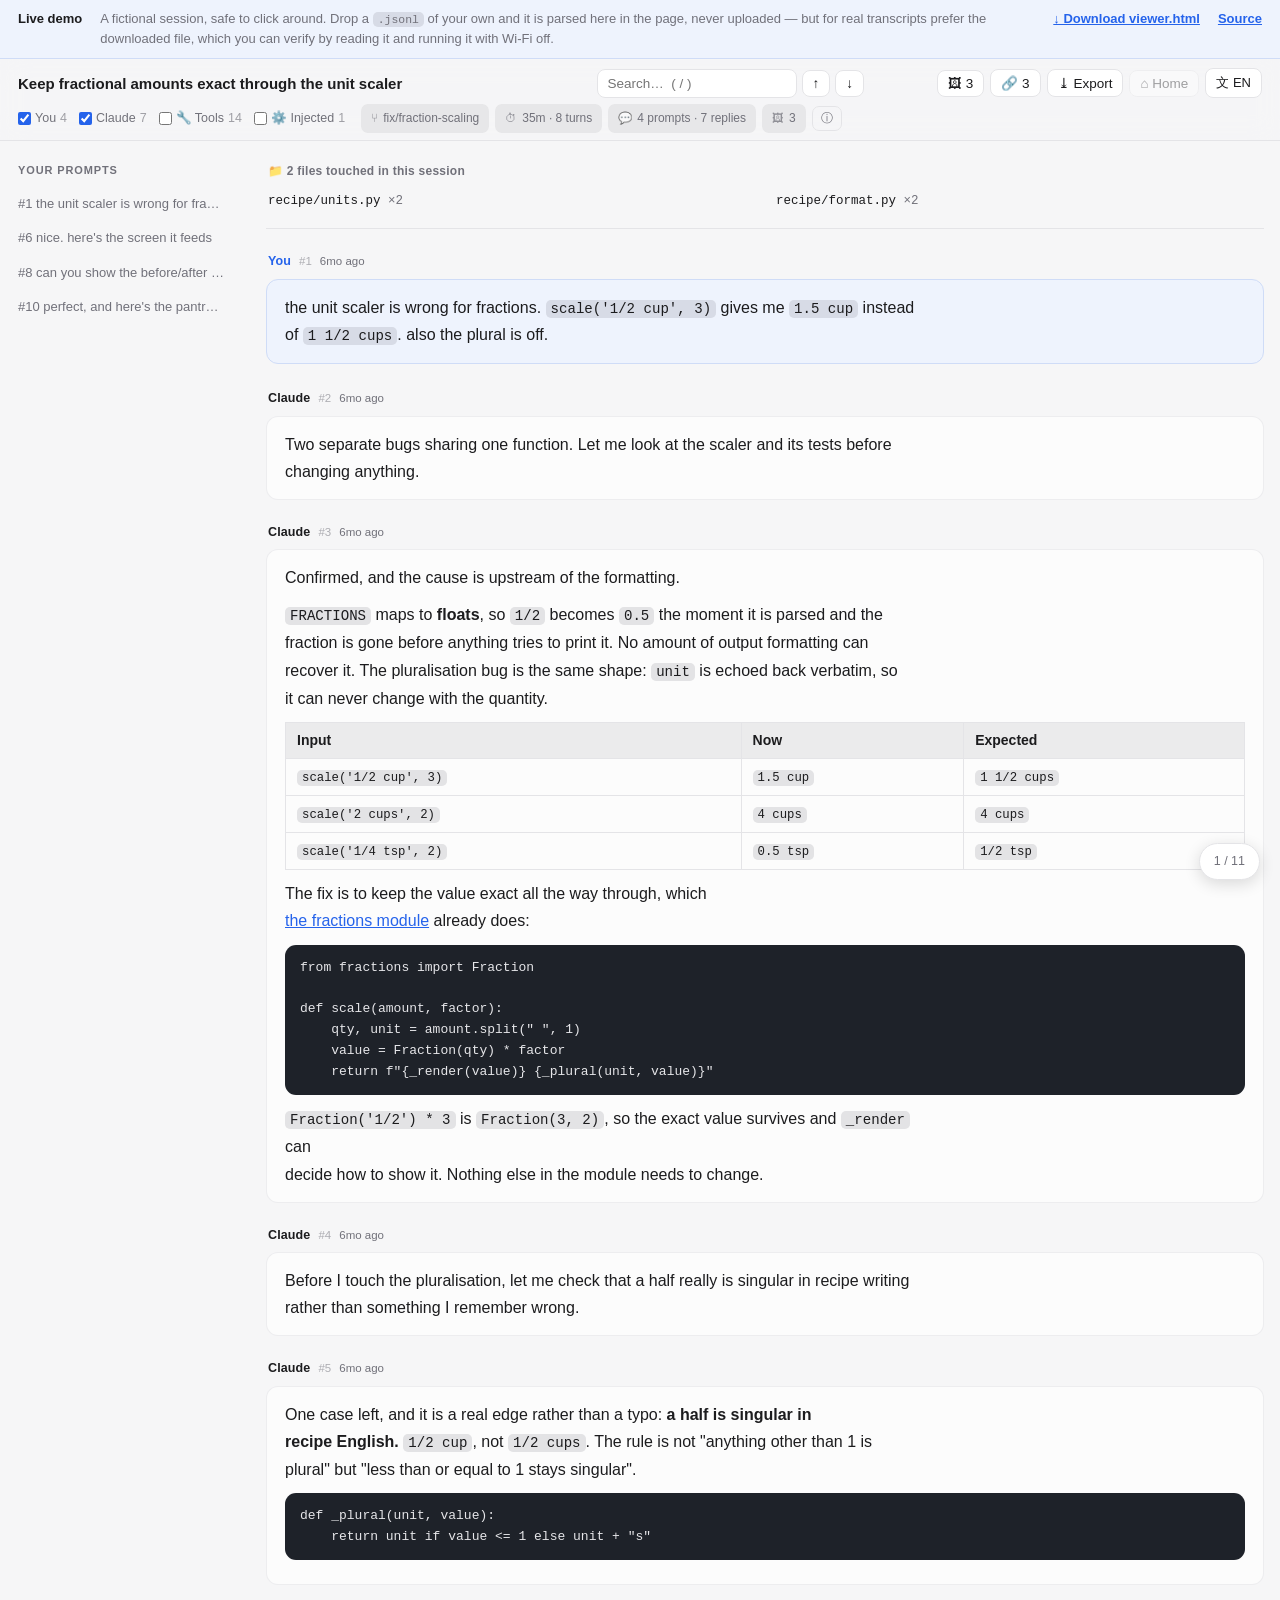
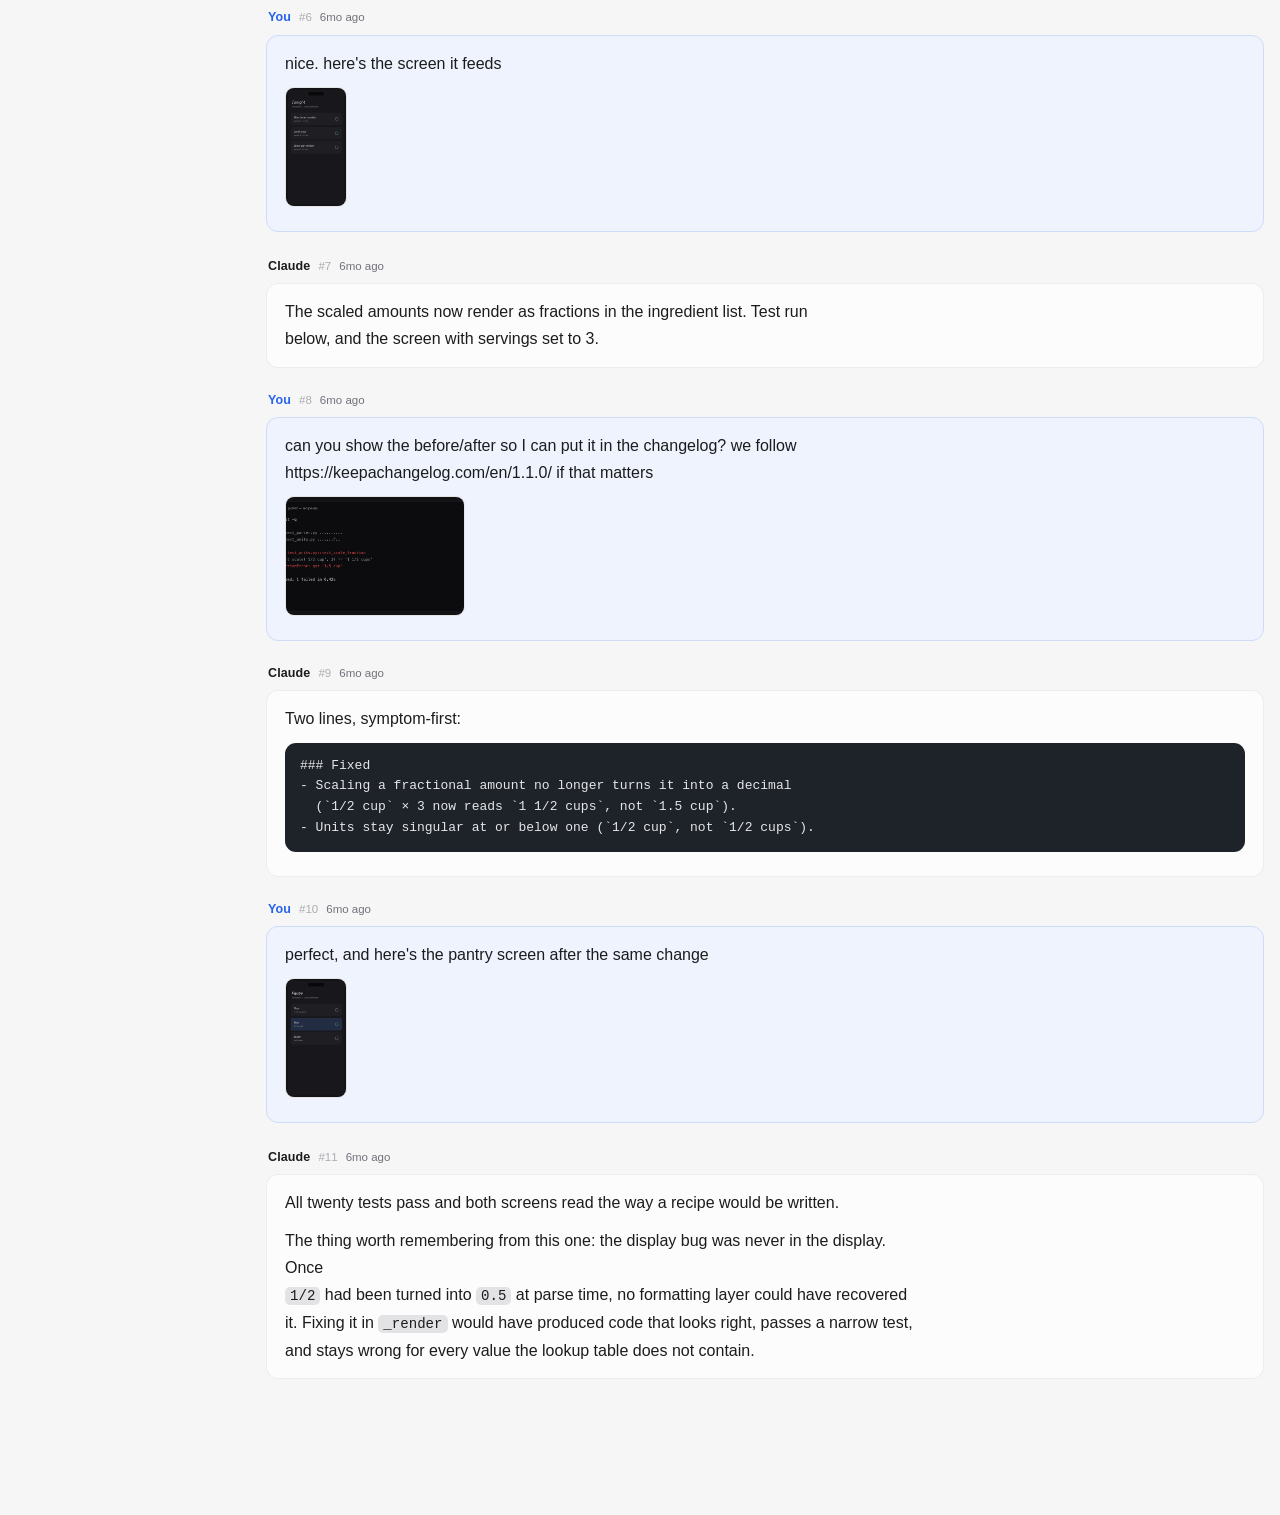
==== commit c385745d: "Translate the interface into 繁體中文 and 简体中文 The READMEs were already trilingual while the page they d" ====
--- a/docs/index.html
+++ b/docs/index.html
@@ -3,7 +3,7 @@
 <head>
 <meta charset="utf-8">
 <meta name="viewport" content="width=device-width,initial-scale=1">
-<meta http-equiv="Content-Security-Policy" content="default-src 'none'; script-src 'sha256-fDBk0RdX624/a15JCiCfGxXR7bukV5PlrrGj192JU7g='; style-src 'sha256-X/6foYdarpfvHBrgYqCIQnM5rdSfvqJcABEfZ0/o0U0='; img-src data:; connect-src 'none'; base-uri 'none'; form-action 'none'">
+<meta http-equiv="Content-Security-Policy" content="default-src 'none'; script-src 'sha256-TosdWAynhJ1LbhGj01WCo9G+Ykc8EgOI2LZsPgXK0sk='; style-src 'sha256-SOilh1Y79zfAy4Tjf7OYju9AV4Du9/sa34W1EXceh/8='; img-src data:; connect-src 'none'; base-uri 'none'; form-action 'none'">
 <title>Claude Transcript Viewer</title>
 <style>:root{color-scheme:light dark;
  --bg:#f6f6f7;--surface:#fff;--text:#1c1c1e;--muted:#71717a;--border:#e4e4e7;
@@ -16,8 +16,14 @@
  --think-bg:#221f1a;--think-bar:#8a7444;--tool-bg:#1f2126;
  --code-bg:#16181d;--code-text:#dfe3ea;--mark:#a8801a}}
 *{box-sizing:border-box}
+/* Latin faces come first so English is unaffected, then one CJK family per platform. Both
+   PingFang cuts are listed because macOS ships TC and SC as separate faces and picking the
+   wrong one gives a reader the other script's glyph shapes for the codepoints they share.
+   Which of the two wins is decided by the lang attribute, not by this order. */
 body{margin:0;background:var(--bg);color:var(--text);
- font:16px/1.7 -apple-system,BlinkMacSystemFont,"Segoe UI","PingFang TC",Helvetica,sans-serif}
+ font:16px/1.7 -apple-system,BlinkMacSystemFont,"Segoe UI","PingFang TC","PingFang SC",
+ "Hiragino Sans CNS","Microsoft JhengHei","Microsoft YaHei","Noto Sans CJK TC",
+ "Noto Sans CJK SC",Helvetica,sans-serif}
 a{color:var(--accent)}
 /* Only the hosted demo page carries this bar; --demo-page injects the markup. It sits above
    the sticky header on purpose, so it scrolls away once you are reading. */
@@ -404,6 +410,12 @@
  .actionmenu .lbl{display:inline}
  .actionmenu #mediabtn:after{content:" Media"}
  .actionmenu #tocbtn:after{content:" Contents"}
+ /* These two labels exist only as generated content, so the JS string table cannot reach
+    them. They key off the lang attribute setLang() writes instead. */
+ html[lang="zh-Hant"] .actionmenu #mediabtn:after{content:" 媒體"}
+ html[lang="zh-Hant"] .actionmenu #tocbtn:after{content:" 目錄"}
+ html[lang="zh-Hans"] .actionmenu #mediabtn:after{content:" 媒体"}
+ html[lang="zh-Hans"] .actionmenu #tocbtn:after{content:" 目录"}
 }
 
 /* ── Print, which is also how you get a PDF ───────────────────────────────────
@@ -466,6 +478,19 @@
 #exportmenu .btn:hover{background:color-mix(in srgb,var(--accent) 14%,transparent)}
 #exportmenu small{font-size:11.5px;color:var(--muted);font-weight:400}
 body.picking #exportmenu,body:not(.loaded) #exportmenu{display:none}
+
+/* The language popover anchors like the export one. The ID beats .actionmenu's display,
+   which is what keeps it closed both inline and inside the ⋯ overflow menu. Unlike export
+   it stays available at the drop zone: that is the screen a reader who needs it sees first. */
+#langmenu{display:none;position:absolute;right:0;top:calc(100% + 7px);z-index:51;
+ flex-direction:column;align-items:stretch;gap:2px;padding:6px;min-width:150px;
+ background:var(--surface);border:1px solid var(--border);border-radius:11px;
+ box-shadow:0 10px 30px rgba(0,0,0,.28)}
+body.lang-open #langmenu{display:flex}
+#langmenu .btn{border:none;background:none;text-align:left;padding:8px 10px;font-size:13.5px}
+#langmenu .btn:hover{background:color-mix(in srgb,var(--accent) 14%,transparent)}
+#langmenu .btn.on{color:var(--accent);font-weight:600}
+#langbtn{font-size:13px}
 
 /* A document's contents list indents by heading level, which is the only cue that says
    where you are in a structure rather than just what is in it. */
@@ -506,29 +531,37 @@
 <script type="application/json" id="transcript-data">{"records": [{"type": "ai-title", "aiTitle": "Keep fractional amounts exact through the unit scaler"}, {"type": "user", "timestamp": "2026-05-14T10:15:00Z", "message": {"content": [{"type": "text", "text": "the unit scaler is wrong for fractions. `scale('1/2 cup', 3)` gives me `1.5 cup` instead of `1 1/2 cups`. also the plural is off."}], "usage": {}}, "cwd": "/Users/dev/projects/recipe-api", "gitBranch": "fix/fraction-scaling"}, {"type": "assistant", "timestamp": "2026-05-14T10:18:00Z", "message": {"content": [{"type": "text", "text": "Two separate bugs sharing one function. Let me look at the scaler and its tests before changing anything."}, {"type": "tool_use", "id": "tu_2_Read", "name": "Read", "input": {"file_path": "/Users/dev/projects/recipe-api/recipe/units.py"}}, {"type": "tool_use", "id": "tu_2_Read", "name": "Read", "input": {"file_path": "/Users/dev/projects/recipe-api/tests/test_units.py"}}, {"type": "tool_use", "id": "tu_2_Grep", "name": "Grep", "input": {"pattern": "scale\\(", "path": "/Users/dev/projects/recipe-api"}}], "usage": {"output_tokens": 520}}, "cwd": "/Users/dev/projects/recipe-api", "gitBranch": "fix/fraction-scaling"}, {"type": "system", "subtype": "turn_duration", "durationMs": 310000, "messageCount": 3}, {"type": "user", "timestamp": "2026-05-14T10:24:00Z", "message": {"content": [{"type": "tool_result", "tool_use_id": "tu_3_Read", "content": "  1\timport re\n  2\t\n  3\tFRACTIONS = {'1/2': 0.5, '1/3': 0.333, '1/4': 0.25}\n  4\t\n  5\tdef scale(amount, factor):\n  6\t    qty, unit = amount.split(' ', 1)\n  7\t    return f'{FRACTIONS.get(qty, float(qty)) * factor} {unit}'\n"}, {"type": "tool_result", "tool_use_id": "tu_3_Read", "content": "  1\tdef test_scale_whole():\n  2\t    assert scale('2 cups', 2) == '4 cups'\n  3\t\n  4\tdef test_scale_fraction():\n  5\t    assert scale('1/2 cup', 3) == '1 1/2 cups'\n"}, {"type": "tool_result", "tool_use_id": "tu_3_Grep", "content": "recipe/views.py:44:    scaled = scale(ing.amount, servings)\nrecipe/export.py:12:    line = scale(row.amount, mult)\ntests/test_units.py:2,5\n"}], "usage": {}}, "cwd": "/Users/dev/projects/recipe-api"}, {"type": "assistant", "timestamp": "2026-05-14T10:27:00Z", "message": {"content": [{"type": "text", "text": "Confirmed, and the cause is upstream of the formatting.\n\n`FRACTIONS` maps to **floats**, so `1/2` becomes `0.5` the moment it is parsed and the\nfraction is gone before anything tries to print it. No amount of output formatting can\nrecover it. The pluralisation bug is the same shape: `unit` is echoed back verbatim, so\nit can never change with the quantity.\n\n| Input | Now | Expected |\n|---|---|---|\n| `scale('1/2 cup', 3)` | `1.5 cup` | `1 1/2 cups` |\n| `scale('2 cups', 2)` | `4 cups` | `4 cups` |\n| `scale('1/4 tsp', 2)` | `0.5 tsp` | `1/2 tsp` |\n\nThe fix is to keep the value exact all the way through, which\n[the fractions module](https://docs.python.org/3/library/fractions.html) already does:\n\n```python\nfrom fractions import Fraction\n\ndef scale(amount, factor):\n    qty, unit = amount.split(\" \", 1)\n    value = Fraction(qty) * factor\n    return f\"{_render(value)} {_plural(unit, value)}\"\n```\n\n`Fraction('1/2') * 3` is `Fraction(3, 2)`, so the exact value survives and `_render` can\ndecide how to show it. Nothing else in the module needs to change."}], "usage": {"output_tokens": 520}}, "cwd": "/Users/dev/projects/recipe-api", "gitBranch": "fix/fraction-scaling"}, {"type": "system", "subtype": "turn_duration", "durationMs": 190000, "messageCount": 6}, {"type": "assistant", "timestamp": "2026-05-14T10:33:00Z", "message": {"content": [{"type": "tool_use", "id": "tu_7_TodoWrite", "name": "TodoWrite", "input": {"todos": [{"content": "Parse amounts with Fraction instead of float", "status": "completed"}, {"content": "Render improper fractions as mixed numbers", "status": "completed"}, {"content": "Pluralise the unit from the scaled value", "status": "in_progress"}, {"content": "Add cases for tsp/tbsp and 1/3", "status": "pending"}]}}, {"type": "tool_use", "id": "tu_7_Edit", "name": "Edit", "input": {"file_path": "/Users/dev/projects/recipe-api/recipe/units.py", "old_string": "FRACTIONS = {'1/2': 0.5", "new_string": "from fractions import Fraction"}}, {"type": "tool_use", "id": "tu_7_Edit", "name": "Edit", "input": {"file_path": "/Users/dev/projects/recipe-api/recipe/units.py", "old_string": "def scale(amount, factor):", "new_string": "def scale(amount, factor):"}}, {"type": "tool_use", "id": "tu_7_Write", "name": "Write", "input": {"file_path": "/Users/dev/projects/recipe-api/recipe/format.py", "content": "def _render(value): ..."}}, {"type": "tool_use", "id": "tu_7_Bash", "name": "Bash", "input": {"command": "pytest -q tests/test_units.py"}}], "usage": {"output_tokens": 520}}, "cwd": "/Users/dev/projects/recipe-api", "gitBranch": "fix/fraction-scaling"}, {"type": "system", "subtype": "turn_duration", "durationMs": 390000, "messageCount": 8}, {"type": "user", "timestamp": "2026-05-14T10:39:00Z", "message": {"content": [{"type": "tool_result", "tool_use_id": "tu_8_Edit", "content": "Edit applied to units.py"}, {"type": "tool_result", "tool_use_id": "tu_8_Edit", "content": "Edit applied to units.py"}, {"type": "tool_result", "tool_use_id": "tu_8_Write", "content": "Created format.py"}, {"type": "tool_result", "tool_use_id": "tu_8_Bash", "content": "....F.....\nFAILED test_units.py::test_plural_half\n  assert scale('1/2 cup', 1) == '1/2 cup'\n  AssertionError: got '1/2 cups'\n9 passed, 1 failed in 0.11s"}], "usage": {}}, "cwd": "/Users/dev/projects/recipe-api"}, {"type": "assistant", "timestamp": "2026-05-14T10:42:00Z", "message": {"content": [{"type": "text", "text": "Before I touch the pluralisation, let me check that a half really is singular in recipe writing rather than something I remember wrong."}, {"type": "tool_use", "id": "tu_10_WebSearch", "name": "WebSearch", "input": {"query": "recipe style guide fraction singular half cup"}}, {"type": "tool_use", "id": "tu_10_WebFetch", "name": "WebFetch", "input": {"url": "https://www.seriouseats.com/how-to-write-a-recipe"}}], "usage": {"output_tokens": 520}}, "cwd": "/Users/dev/projects/recipe-api", "gitBranch": "fix/fraction-scaling"}, {"type": "system", "subtype": "turn_duration", "durationMs": 270000, "messageCount": 11}, {"type": "user", "timestamp": "2026-05-14T10:48:00Z", "message": {"content": [{"type": "tool_result", "tool_use_id": "tu_11_WebSearch", "content": "1. Serious Eats style notes on measurements\n2. The Chicago Manual of Style 9.19 on quantities"}, {"type": "tool_result", "tool_use_id": "tu_11_WebFetch", "content": "Amounts of one or less take the singular unit: 1/2 cup, 1 cup. Anything above one is plural."}], "usage": {}}, "cwd": "/Users/dev/projects/recipe-api"}, {"type": "assistant", "timestamp": "2026-05-14T10:51:00Z", "message": {"content": [{"type": "text", "text": "One case left, and it is a real edge rather than a typo: **a half is singular in\nrecipe English.** `1/2 cup`, not `1/2 cups`. The rule is not \"anything other than 1 is\nplural\" but \"less than or equal to 1 stays singular\".\n\n```python\ndef _plural(unit, value):\n    return unit if value \u003c= 1 else unit + \"s\"\n```"}, {"type": "tool_use", "id": "tu_13_Edit", "name": "Edit", "input": {"file_path": "/Users/dev/projects/recipe-api/recipe/format.py", "old_string": "value != 1", "new_string": "value \u003c= 1"}}, {"type": "tool_use", "id": "tu_13_Bash", "name": "Bash", "input": {"command": "pytest -q"}}], "usage": {"output_tokens": 520}}, "cwd": "/Users/dev/projects/recipe-api", "gitBranch": "fix/fraction-scaling"}, {"type": "system", "subtype": "turn_duration", "durationMs": 270000, "messageCount": 14}, {"type": "user", "timestamp": "2026-05-14T10:57:00Z", "message": {"content": [{"type": "tool_result", "tool_use_id": "tu_14_Edit", "content": "Edit applied to format.py"}, {"type": "tool_result", "tool_use_id": "tu_14_Bash", "content": "....................\n20 passed in 0.44s"}], "usage": {}}, "cwd": "/Users/dev/projects/recipe-api"}, {"type": "user", "timestamp": "2026-05-14T11:00:00Z", "message": {"content": [{"type": "text", "text": "nice. here's the screen it feeds"}, {"type": "image", "source": {"type": "base64", "media_type": "image/png", "data": "iVBORw0KGgoAAAANSUhEUgAAAcwAAAOECAIAAACjLZb5AABW+klEQVR4nO3deVzU1eL4/zPDvg2rCoIouAGDIte0biaauGdlaprmVqbW1bLs5s+61/u5fb190mwxr5lp6S1N08yy0tzRvH1cMBMXFtlkExQEQXaG4ffHu+bOhQFBOAxDr+dfMPPeffjizJlN5eHRQQAA5FCb+wAAoD0jsgAgEZEFAImILABIRGQBQCIiCwASEVkAkIjIAoBERBYAJCKyACARkQUAiYgsAEhEZAFAImtzH4Dw9+9u7kMA0J6lpyebce/miaxxWHNyMs1yDAB+J4yD0/rBVbXm58kaTpWwAjALb28/5YdWq21rRJa2AmhrWq220iPr79+dtgJos7y9/aR2VmJklQEshQXQximjWkmplRVZBrAALIukIW3LR5YBLAALJWNI28KRZQALwNK17JC2Jd/xRWEBtAM5OZkt+CapFosshQXQbrRgZ1smshQWQDvTUp1tgchSWADtUot0trmRpbAA2rHmd5aPOgQAiZoVWYaxANq9Zg5m7/51shS23bt1K9/ch2BJ3Nw8zH0IkOiuXzxr/g/tRltDW++O4bpRWxi7y+kChrHtFYVtPq5hu3TXkwZ3E1kK215Rh5bClWyX7q6zvLoAv6ILLYvrCQWRhRAUQQ6uKsRdRJa5gvaHFsjDtW1n7mLGgJHs7x0VkI0r/DtHZAFAoqZFlrkCAL9zTZ0xYCT7u8Yj2dbBdf49I7IAIBGRBQCJmhBZJmQBQDRxWpaRLABIRGQBQCIiCwASEdnfNT75tHVwnX/PiCwASERkAUAiIvt7xyNZ2bjCv3NEFlRAIq4tiCyEoAVycFUhiCwMKELL4npCQWTxH3ShpXAlYUBk8V+oQ/NxDWHM2twHgDbH0Ag+BbVJaCtMIrKoF9UAmo/[base64]/YvQkJCLl++NG3atOZs56OPNtx3331Xrlx5/PFJLXVsANqstjKSdXNz69mzZ1PXOnXqpIyDqcvOzq53795CiJiYmOZsR6VShYaGCiFiYs43fi0nJ+fz52NiYi7Mn/9sc/YOoPW1lZHsrVu3+vULq3Vjx44dDx06LIQ4derU/PnzzHFcvwoJCbGyshLNjmxAQICzs7MQ4pdfzjd+raCg3iqVSggRFxfXnL0DaH1tJbImhYb2UX64dOmSeY/kl19+CQvr2/zt9Onz6xmdP/9L49cKDg5WfoiPJ7KAhWkr0wUm9ekTqvxw6dJF8x5JS1Eim5eXl5WV1fi1goKChRAFBQU3btyQdWQA5GgnI9nAwO6PPPLIoEGDOnXq5OjoeOvWrdjY2O+///7w4UN6vb7Wwn/72//Y29sdPXr08OHD/fqFP/bYYwMGDOjQoUNVVWVCwpWtW7ceOXK41irz5z9rbW196dLF48eP17pLq9VOnjzlD3/[base64]/+AEGLFihXbt28z3vWiRS9Onz5dmTA1tnXr1rVr/3ny5CmVSvXSSy8pkbWzszt58pSVldXbb6+qqqp6+eU/29raNrDrlSvfGj16dN3D+/LLnf/4xz/quyAAWoG3t196enJjlmy70wUBAQFOTs6iwbkCW1vb9957b+bMWWq1+uTJk/PmzR08+IH77rt33ry5Fy5cEEL88Y9//Otf/2q8ilb76xTE5MmTH3tswt69e2fMmH7vvQNHjBj+0UfrlbtmzZr136tolR+Mj0StVr/55ooZM2aoVKqoqKgnn5x2770DhwyJePXVpbm5udOnT1+wYKES34sXLyirBAf/+uyZr6/f0qWvHjp0qOFd9+/f3+RZnzt37g7XDkCb0XanC5SXOokG5wpefvnPgwdHCCE2bty4du0/DbefPn36l19+2bRpc58+fR56aNxHH32Unp7+22Z/LWZISIhhjCmEKC8vX7duXUiIdvDgwT169DDei9JlnU535coVw43PPDN3xIgRQojPPvv0nXfeMWxk3759iYmJO3d+qbycNjc3Nzc3V7nX8KzXhAkTFi9efMddDx8eKYRYuPD5uXPn6vX6Bx54oKSkuLGXD0Db0HZHsoYJ2YsXTUc2LCxsypQpQogDB/YbF1ZRWVn5wQcfCCFUKtWgQYMMtxtGsv/zP38zZM7A5PNRSu4TExMrKiqUW3x9fefOnSuEOHv27HvvvVdr+cTExCNHjiiDVsMwVgjRt++vZ/T3v/9PI3ctfktzSkoKhQUsUVuObKgQQq/Xx8bGmlxg9uzZKpWqoqJi1apVJhcwPLr38+ui/KBSqZTH/pcuXdq3b1/dVbp06SKEuHbtmuEWlUoVEhIi/nuu4IknnlCmU99+e1XdJ9aE0WutLl78z1pKLhu/ayGEWq1WXmKhzH4AsDhtNLKGd1hdvZpqcgTn4OAQETFECHH48GHD4/Fabt++XVpaqiys3NK1a1flvQD79u01uUr37t2FEAkJCYZbDKtcunTZcOPYsQ8JIS5cuFDfM/63bt1SfjAMwz09PX18Ojdp18JoYprIAhaqjUa2d+/e1tbWQogLF0w/6xUWFqYs8OOPtV9TZWBlZWVvby+EKCy8pdximCs4ceJE3eXd3Ny8vb2FEMZjZ6OXkf16JP7+/l5eXg3v2s3NTfz3MNwwIdv4XYvfXvIlhLhwoVnvNANgLm00snd8hayvr6/yQ62hn7GePXsqr+vKzMz8bbNaIURRUZHheTBjhqIZT6Qqq5SVlaWkpCi3+Pv7Kz808MJVZRiemvqfYbiy8SbtWgjRt29fIURJSUlqamp9+wLQlrXZyN7hvV4ajUb5oaCgoL6NKPMJQoiff/5Z+UEZyV6+fNnk8srsp16vN66nskpcXJxh7tXV1fW3Xd8yuR0rK6t7771P/[base64]/vspLGOGFx4YbjG5iuGRe79+4XU3Ymdn96c/LVB+NqTZ8OFbjd+1EEKrDVWmO2rNIQCwIG0xsoanpxp4G8LFixeVyc1nnnlG6Zex0aNHz5s3XwgRHX3mu+++U240TEGYHE76+/v/Nvw0npD9dZXLl/9zJGlpaRkZGUKIKVOmKM9WGVhbWy9fvjwgIED89zDc8KxX43ctjN43kZHReu9mBtCy2mJkG/PhW3q9/u23V9XU1Pj5+W3ZsmXYsEhXV1c7O7tevXotW/a3FStWqtXqlJTkpUuX1tTUKKso7S4oKMjJyTG1UxNPtSmr3Lp1y/DUmRCipqbm4483CiGcnJw+/3zbsGHDHB0dNRrNoEGDNm/+16hRo4uLi4UQcXGx1dXVxhtv0q6FEJ06dVJ+mDz58b59+z7wwAPKiyUAWJC2+LbaRn741vHjx5cv/3+vvfaXwMDudd92deTI4eXLlxs/LWbyIbmBUrry8vKkpKRaq9R9tuqbb77RakMnT57s5eX13nurje/6+OOPH3roIWdnZ8OzbeK3Kdcm7VoIYfh16tRpU6dOKysru//+P5rcAoA2q21GNlTU/2onY1999dWZM2eefHL6fffd5+PjU1NTc+PGjV9+Offdd9+dPXvWeEk7OzvlYwHqe+pJKXtsbKzheXzDKsZzBQZvvPGPf//7xOOPTw4NDXVxcbl1q+D8+ZgdO764efPmM888I4QwHICdnZ3yzTqN37Xh7Dw8PB999NFOnTrZ2NgkJibyGgPA4rTdjzq0UC+//PLMmbPKy8sjIgYbPusAQDvT+I86bIsj2bYsMnJ4WFjfiorKDz5YW/deFxeXiRMnCSEOHz5EYQEIIttU3bp1mzVrthDi2LFjtaYR1Gr1smXLnJyc9Hr9pk2bzHN8ANqYtvjqgrZs//4fKisrhRDr1q0bP358hw4drK2tNRrN/fff/8knm0aNGi2E2LhxQ3Jyox5HAGj3mJNtsjFjxixf/g8bG5u6dylj2H/+c03rHxWA1sScrEQ//PDDuXPnHn10/JAhQzp16uTm5nbr1q0bN67/9NP/ffvtHuV9CgCgYCQLAE3WHr5IEQDaASILABIRWQCQiMgCgEREFgAkIrIAIBGRBQCJiCwASERkAUAiIgsAErW5zy74058WHT9+9PLlX7/dy8XFZeTIMV27BlhZWV+9mnr48P6CgvyW3eNrr/39q692JCTEtexm78jNzX3kyDFdu3arqRGpqckHD/5w+3ZRKx9Dk5jrQpl310AztZWRrFqt9vDwfPjhx7y8/vNZCiqVatq0WQ4Ojps2bfjwwzU1NdVPPjnL5MdfWRyVSj1lypNCiA8/XLNhwweOjk6PP/6E1D2OGDF6+vSn2tqmgHavrUR20qSpCxe+FB7e3/hGX1+/Tp28v/9+z61bBcXFt7/7bo+7u0f37j1bdtf/+79/b/0hUseOHTt18t6799vi4uKiosLjx4/4+fnX/W7zNsUsFwqwdG1lumDnzs+VH5Ys+avhxurq6piYc7duFfz2q06IGmvr/xrJ2tvbz5w5Z9euL4YOjezVK2jFiv9nZWU1dGhkv3797exss7KyDhzYm5OTLYSwsrIePnxUnz5h1tbWWVmZR44cuHYtSwjx5JOzf/wxKiMjbd68BWfOnAwLC/f17VJRUXH+/M9Hjx6uqdELIerbZt++4Q88EOHu7lFRUZ6YeGX//u8b+a0zJSXFX3yxtaSkWPnVyspaCGFjY1trsQYOycnJeeTIMV26+FtZWZWUlBw4sDct7aq1tc3TT887dGj/4MFD/Pz8y8vLoqKO/PLL2YULX/Lw8BRC/O1v//j880+zsjKML1pqarKtre2WLZuVnbq7ezz//OKPPlp7/fp/fYG5cqEefXSC8aaSkxNNXhzlSI4cOTBoUISfn39RUeG+fd9qNG5Dhjzo5OR07VrWnj27lZmfJl1DZV9hYX9wcLDPy8s7dOiHlJRkIcRDDz3aubPvxo3rhBAuLpqXXlry738fP3r0kBAiJKTPuHGPvv32//I1lDCLthJZk7Kzr+3Zs9vwa9++/VQqVXZ2lvEyKpXa29tnzJiH4+MvHziwTwgxfvxEtdp648Z1VVWV9903aObMOR9+uOb27aJJk6a4urpt3rzh9u2iwYOHPvnk7PXr19y+fbtr126Ojo5CCG9vn5Ejx3z//Teff/6Zr6/v+PGT7O0d9u7dU982NRrN+PETtm/fkpKS7OrqNnnytMGDhx4+fKAxp1ZcXHzlSrzys4eH57BhIxITr9Sdbm7gkCZMmFxYeGvt2tV6fXVExIOTJk195503VSqVt7fP6NEP7d+/NzMzIzhY++ijE9LSUteufW/EiNGdOvls3bpZCOHg4Gh80fz8/CZPftLZ2aW4+LYQQqvtk519rVZhhRDKhaq1qfouTnl5ube3z8iRY/fu3XP9+vWxY8dNmvTE1aupmzZ9VFNT88QTM4YPH/Xll9t9ff2adA0nTJjcoUPHL77Ykp9/s0+fsGnTZm7fviU5OSkhIbZ//3scHR1LS0v9/btVVVV16xagrBIYGJiYmEBhYS5tZbrgjsLC/jBmzMNnz0bfvJlX997s7Kyff44uKSn29vYJCtLu2bOrqKiwrKwsKupwQUF+eHj/Tp28e/cO3rPnq5s38yorK48ePaTX63v3Dq61nZ9/jo6NvazTVaWlXd2///vw8P7Ozs71bVOjcRVCZWNjU11dnZ9/c/36f5qsw4QJk+fNWyCEyuR5TZ/+1MKFL3Xs2DE6+pTJBUwekp2dXUBAwJkzJ/X6aiFEcXGxk5OTMhwWQpw9eyY1NbmqqvLChV/Kysq8vX1Mbtlw0RITr5SUlCjfTC6E0Gr7nD9/zuQqddV3cZR7f/rpRHp6WkVFeUzML/b2DgcP/nD79u3i4uK4uMuenl5CiEZeQ8O+goO13367+9q1rPLy8ujo0zEx54cOHS6ESE1Nqaio7NatuxCia9euZ8+e9vHxVR4ZBAR0Z5YDZtSmR7IKR0fHcePGBwUFnzp18tChH0wuc/VqivKDn18XKyurpUv/ZnxvXt4Nb2+fiooKw+ispqbmnXferLud9PSrRttMVavVnTp5u7t7mNzmyZP/Tk5OnDRpalFRYXp6WkJCfGzsJeWxfC01NTX1nd3WrZvt7R0GDrxv6tQZW7ZsNpxIw4eUnJz07rsrw8L+MGTIsA4dOrq5uQkhVL9lPDf3umEVnU5X31OFhn3p9foLF34JDQ07der/PD29vLw6XLoUU98B11LfBVd+uHXr17F5VZVOCKGMlIUQOl2V8kNS0pVGXkMhRKdOPlVVVZmZ//nk+NTUlD59wlQqVXV1dVLSlcDA7rGxF/39u+3du6d7955duvjn59/UaFyTkhIbeTpAi2vrkfX09Jo582mdTvfZZyYCZFBaWqr8UFlZVV5e/tZb/6i1wB/+cE8DpTP470VUQgi1Wl3fNoUQn3/+qY9P5+7de3bv3mPixMnBwcG7du2otczu3Tvrrtipk7eDg6NyRuXlZT/+GBUcrA0N7VP3HE0ekkajmT9/4a1bty5ePB8dfUqtVk+bNsuwUHV1ox4aGy6aEOL8+XP33z/Y09NLq+2TkBBXVlbWmC2I+i+4Moqsdcnr/gtUVVU15hoqVHUeDKhUyo0qIWri4+MiI0fY2zu4u7tnZWVdvZrarVuAm5tbampKZSVfzw6zadPTBWq1+oknpufm5n700doGCiuMhoo5Odfs7e07dOhouOtPf1p0zz0Dc3Nv2NvbKw9RFQsXvnTvvffX2k7Xrt0MP/v7dxWi5saNG/Vtc+DA+5577oXs7Gv//vfxTz/95MCBfUFBWpWqUZe0e/ee48dPUhllQxmO1V3S5CF1797T1tb2X//aeOrU/6WkJKvVd/PvaPxXJy8vNzMzPTS0b5PmCkT9F7yRqzfpGl6/nmNjY9O5c2fDLV27Bly/fl0Z+SYlJbi4aMLCwjMzM/T66rS01K5duwUGMlcAM2vTkQ0JCXVzc9u9e4fyLdyNcePG9StX4h977HFvbx9bW9tBgyIcHBxiYy9lZKSnp6c98sgET08vOzu7IUOGOTo6Gt7yYNC//8A+fcLs7Ox9fDqPGjX24sWYwsJb9W0zOTnJ3d3j3nvvt7GxdXBw7Ny5c15ebn0PdWu5dOmCvb3dyJFjHR2dHB2dIiNHenh4nDt3tu6SJg+ppKREpVI5O7sIIVxd3SIihgkhar3uohadTmdvb9/A34Dz588NHHifvb1DcnJSwwdvvKn6Lk5jLoIQoknXMDv72pUr8Y8+OrFzZ187O/t77hnYr1/48eNHlHsrKiquXk154IGItLSrQoi0tNTOnf0CArobnmAEzKJNTxd06eJvZWX95z+/Znzjjh2fNzw2+eqrHZGRo6ZPf8rGxjorK+vzzz9VHhd/8cWWkSPHzpnzrFqtys6+tnXrvwxThAZHjx7q27ffww+Pr6qqion55ciRgw1ss7S0dOfObUOHRkZGjtDpdKmpqdu3b2nkqRUVFX7++adDhw5fuPBFIcS1a9e2bNlc9wn9+g7pypWE6OjTTz01r7pal59/8+DBfY899vjjj0/94out9e0xMTEhPLz/smX/7/PPP1Veu1bLpUsXR4166Ny5s3f8O2G8qeTkRJMXp+7L0Uy6eTOvSddw164vHnxw+NSpM+3t7W/ezNux4/PExCuGe+Pj47p375mWliqEKC0tvXkzT6fTtfH30aHd49tq/8Pwwk9zH8h/tOYh2djYvvzy/[base64]/[base64]/AtlqhXr15CiNjYWCFEUFCQEKLFrz/QlllwZJW0nTx50t/fv+69I0eO1Gq1Z86c0ev1hvytXLly4MCBt2/fbvEjyc/Pz8vLu+steHt7u7u7G/[base64]/+o48+OnnypHJjx44d16xZs3Pnzt27d6tUqokTJ44fP75r1663b98+ffr0+vXrr1+/rixpY2MzZcqUsWPH+vv763S62NjYTz755OeffzZ5GP7+/s7OzomJiTNnzpw4cWKHDh1ycnI+++yzb775Rllg5MiRb7zxxoIFC86cOWNYa+fOnUVFRc8880yfPn02bdqk3Pjuu+9WVla+8MIL69evN74lMjKyvLy8Q4cOc+fOjYiIcHV1zc3NPX78+Pr160tKSgyn9tFHH1lZWT377LNdunQZMWKE8YDRw8Nj5cqVu3btsrOze/zxxwMDA4uLi/ft27dmzZqamppGnvUdF1Cr1ZMnT37kkUf8/f1LS0t/+umn999/v1evXlFRUcqFcnR0VOYNhBANnE7D/zqAZWkr452m8vX11Wg0CQkJmZmZQgjjaVk3N7ennnpq165dlZWVnp6ehv/VWq22e/fuN27cEEL86U9/euaZZ956663IyMgXXnghKCho3bp19vb2QggXF5eNGzdOmTLlgw8+GDFixNNPP61SqdatW9evXz+TR6LMWowZM8bf33/hwoUjRozYsmXLq6++OmPGDGWB0NDQmpoa4xGcg4ND165dL1++LIS4ePHigAEDkpKSLl++PGDAgEGDBv3888+1bikvLw8MDNy6dauPj8+iRYuGDh26fPnyMWPGLF++3PjUwsPD33jjjZs3b+7atavWQ3KtVtuvX7/p06eHh4cvWbJkxIgRe/funT59ekREhLLAHc/6jgvY29uvXbt29uzZGzduHDly5OzZs52dnd9++21PT0/l3JWxufLP0fDpNPCvA1gcS42s8j82Pj4+IyOjpqbGeFp23rx5er1+48aNYWFhwugRt1JD5T/55MmTU1JSLly4UFlZmZSU9PHHH/v7+yuvOvjrX//arVu3+fPn//TTT2VlZSkpKa+++mpVVdXMmTNNHomy2ePHj//jH//IyMgoKSn5+uuvo6Ki5syZY21tLYQIDQ3NyMgwngju3bu3Wq1WIiuEsLOzCwgIMJ5wqHWLWq1+8803s7OzX3zxxYSEhIqKiujo6E8++WTw4ME9e/Y0HENERMT06dPnz5+/atUqkwd55syZ119/PTs7u7S09OuvvxZCdOvWTVngjmd9xwVefvnl0NDQZ599NioqqrS09Nq1a3/[base64]/nXQLi1duqzujStWLG/9I5HEUiMbHBxcWFiozNOlp6cbRrIvvPDCtWvXdu3aJYTo27dvUlJSZWWlEEKlUgUFBZ0+fVpZbNWqVStWrBg9evTo0aPPnj27Zs0aZcCrPHz+/vvva+1OpVIZF8HAyspKmXOs9fBcpVIJIZydnXv27Glra2voqfHBZ2VlKb/WfWFTrVseeOABIcT7779f9wD0er1yaufPn7948WJ9lyskJOTEiRNVVVWGW5Qxo/IX6I5nfccFHnzwQbVa/e2339ZawMXFJSEhQa/Xq9Vqw+Rsw6cj6v/XQTtjMq/Gd7WP1FpkZJWsGMqVkZGhVKB///4REREvv/[base64]/ysDjGeTVZUmWB9pFai5yT7dKli7Ozs2Ggl56e7uHhodFoXnzxxejo6B9//FEIodVq1Wq14Vkv4wlZRW5u7tq1ax966KGNGzdaWVlNmzZNub2mpqbWoDUiIsLFxeXEiRN1j0TZbK0X3tra2g4bNiwhIaGgoKB37956vd4wZSGE6Nmzp7+/v3HygoKClBc51XeLSqVycHCo72oox3DhwoX6FlAmE2q9yEyr1cbHx+t0ukaedcMLVFdX63Q65UGDwejRox0cHAwTsuK369/w6Sjq+9dBO2Ao7IoVy+sLqPFdDQx4LYJFRrbWO6yUEdazzz7bq1cvw1uk+vbtK4yqqtVq9Xp9fHx8hw4doqOjn3vuOeX28vLyDRs25ObmWllZCSFiYmKsrKyUZ8wUTk5O8+fPz87OrvtgWfz2ZE5oaKjxjbNnz3Z1df3Xv/4lhHB3dy8uLq6oqFDuUqlUixcvFkZjW1tb28DAwLS0NMPqdW9JSkrq1KmT8ZN7rq6uX3755YIFC8Rvb2Mz/vtRi1arNZ6bVlb39fU1jM3veNZ3XCAlJcXGxsZ42trZ2fnpp58WRu/1MvyxaeB0Gv7XQTtgXNg7Ltw+OmuRkTW8tED5NT09XQjx+OOPf/fdd4Znfvr27VtZWWl4xB0SEpKamlpaWpqbm3vu3LmJEyfef//99vb2Li4ukydPdnd337ZtmxDi22+/TUhIWLZsWf/+/e3t7QMDA1evXt2xY8clS5aYfEeDVqs9cODAvffeO2PGDHd3d41GM2fOnLlz5+7YsePw4cNCiLS0NI1GM3r0aFtb24CAgNWrV2s0GmFUf+WNA/369Zs1a1Z4eLjJW7Zt21ZaWrpy5crQ0FA7OzutVrt69erOnTsfOHBAObWrV68WFxfXd7lCQkJSUlKMh5nKXylDZO941ndc4JtvvsnNzf3LX/7Ss2dPOzu7vn37rl+/3tnZuaSkRPkTGBISkpycXF5e3vDpNPyvA0vXpMLWWtJyO2uRc7LBwcGlpaXKK2SFEJmZmTU1NWVlZR9++KFyi0ql6tOnT2JiovJwWHnW5dChQ8q9r7zyyrx585YuXerp6VlWVhYXF/fCCy9ER0cLIaqrq+fNmzd37tzly5e7u7vfvHnzxIkTr776qsm3zKrV6pKSkqioqA0bNjz//POzZ8+2sbFJTEx89dVXlcIKIT799FN/f/8lS5a8+uqrsbGxmzdvHjhwYF5envK0vhCiuLh469atEyZMWLhw4ZIlS0zekpGR8dRTTz333HOrV692dHS8devWuXPnVq1alZSUpJyaYXcmDzIoKOjgwYPGNyoTCIbR9B3P+o4LlJaWzpo166WXXtqwYYO1tXV2dva3334bERGh0+lqamqUg1T+JDR8Og3/66B9aOoc64oVyy23sEIIlYdHh0Yu6u/fPScnszk78/[base64]//sJVq/7XcIu7u8fw4SP9/PwrKyuSk5OOHj1U65tdGsPKyuqVV17bsGFdfv7Npq4LSNXI7/hqYIFmas2POiSyzWJtbT1//sIrV+JPnDju6ur62GOPx8VdPn786J3XFEIIYWVl1aFDxxEjRvv4dH7rrTcMt8+d+1x29rXDhw/Y2to99tika9eyDh3aL+cMALO542BW3gC2NSNrkd+M0Hb4+3e1tbU9evRQdXV1eXnZmTMn+/cf0PjIPvnkrM6dfcVvX4WtsLW19fT02rfvu/Ly8vLy8oSEuF69gu7u8Pz8uuTkZBu+LRFoUxp4vYFFzw/UYpGRValUgwZFhIWFOzo6FhUVnj598vz5c0IIFxeX4cNHBQb2qK7WXb58KSrqsE6n02hcJ02a8v33e8aOfTgvL7e6utrJyXnXri+UTY0ZM66mpmb//r0m161vRwZFRUVKYZVf7e3tmzRX8Nlnm4QQ3t4+M2c+bbixsrIyPT0tPLz/zZs37exsg4O18fG1vyTRyclp2rSZP/4YNXRopEbjmp6eduTIwcjIEV26dC0pKTl27Ehc3GUrK6vp02dv2LCuoqJ82rSZx44dGTZshIuL5saN6/v2fZeXl9v0Cw+0vPbUU5MsMrKBgT0GDrzvs882FRTkBwR0nzRpSmpqcnFx8dSpMxITr3zwwWpHR6eHHx4/ZMiwI0cOqtVqL68ODz44/NCh/dev53Ts2Gn69Nn29g7l5WVqtbp376Avv/zCysrK5Lomd1RYWGg4kry8XEOtPDw877nn3jNnTjb/BKOiDk+dOiM0tK8Q4ubNvJiY87UWUKvVnp5effuGf/HF1pqamiefnDV16vQ9e3bv3v3lgAH3jhkzLi7ucq2F+/cfsHPn9tLSklGjxkZGjtixg68mBFqDRb66oKqq0sbGJjCwu4uLJinpyooVywsLC3v06GltbRMVdbi8vDw//+bBgz+EhYVbW1sLIdRqdXT0qaysTJ1Od+1aVkFBflBQsBAiICCwtLQ0KyuzvnVN7sjkIWm1fWbOfDoxMeH0aRORnTp1xrhxjzby7BwdnaZMeTIm5pf33397/fq1xcXFTzzxpMkljx49VFhYWFRUlJmZkZSUmJ6eVlVVFR8fZ2tra2NjU2vh48ejCgryKyoq4uJiPTw8G3kwAJrJIkey6elp27dvCQsLHzDgXrXaKi7u8rFjR9zc3DUaTa35HWdnF+WHnJz/THJfuHA+JCT0/PlzwcHaixdjhBD1rWtyR7WmOG1tbceNG9+5s++BA/uMx4+11NTUNPLsevToWV1dfeTIQSFEWVnZ/v17589f4OnpdfNm7W/MLS//9VvK9Xq94eUHxtO7xoqKigwLqNUW+ccVsEQWGVkhRHp6Wnp6mhCiY8dOEydOKS6+nZ+fn59/c8OGdbWWdHNzF0JUVf3nJVAXL16IiHjQzc29R49eypNUBQUFJtc1uaNTp/7PeIHJk6dVVlZ+/PGH5eXl9R3t9u1bGn9qlZWVQtQucuMbXb/mbwFAk1nkiCY8vP+8eX/y8PBUqVRKkvR6fUpKkpWV1aBBEQ4ODnZ2doMHD5079zmTq5eWliQnJ40d+3B2dtbt27eFEPWta3JHxpsKCgp2d3f/6qsdDRS2qdLTr6rV6gcfHG5v7+Dq6jpy5JiMjHRe6wpYKIscycbE/OLh4Tlt2kxHR8fS0pLY2Mtnz57R6/[base64]/EVxNwkgWACQisgAgUWtHlhkDAGbUynMFgpEsAEhlhsgymAVgFq0/[base64]/4AtBSDCVRwmL21Jo/snxbLQAZlLB4eXn/[base64]/e4uDjDLStXrhw4cODt27eVvWdmZhYVFUnaO4D2wYIjGxwcXFNTYxzBFt++EMLk9tVqde/eveXtGkC7YW3uA7h7wcHBaWlpJSUl9S3QoUOHuXPnRkREuLq65ubmHj9+fP369cryHh4eK1eu3LVrl52d3eOPPx4YGFhcXLxv3741a9bU1NT06dNn06ZNykbefffdysrKyMhIjUazZs2anTt37t6929/f39HR0eRMhUqlmjhx4vjx47t27Xr79u3Tp0+vX7/++vXryr02NjZTpkwZO3asv7+/[base64]/9Kc/PfPMM2+99VZkZOQLL7wQFBS0bt06e3t7IYSLi8vGjRunTJnywQcfjBgx4umnn1apVOvWrevXr5+ybmhoaK2xuYODQ9euXQ2nqcyQzJkz5/r163PmzBk9evS//vWvxYsXz5s3rwWuKQAJLDWyDT/rpVar33zzzezs7BdffDEhIaGioiI6OvqTTz4ZPHhwz549xW+1OnPmzOuvv56dnV1aWvr1118LIbp166Zswc7OLiAgwPh5LWUVZY8hISGGZ8BqmTx5ckpKyoULFyorK5OSkj7++GN/f3/lBQl//etfu3XrNn/+/J9++qmsrCwlJeXVV1+tqqqaOXOmsm5oaGhGRoYy56vo3bu3Wq02RFY56927d69evTo3N7eoqOjbb7/du3fvzJkzHRwcmnM9AUhiqdMFxsmra+jQoYGBgYsWLaqurjbcqDQxICAgMTFRq9UWFhauX7/ecK+Pj48QoqDg1+957NWrl5WVlXFGtVptdnZ2fn6+ECI4OPjq1aulpaV1d33z5s0BAwYsX75806ZNqampR44cUQrbq1evYcOGbd269dq1a4aFb926lZSU1KNHDyGEtbV17969jx49arw1parGI9mioqLNmzcbLxMXF6fMTvBSB1ii0H/Nqnvjpdmftv6RSGKpkQ0ODtbpdFeuXDF57wMPPCCEeP/99+vepdfrhRAhISEnTpyoqqoy3K6McA0brPUKLZVKFRQUdPr0aSGEWq3u1atXVFSUyV2vWrVqxYoVo0ePHj169NmzZ9esWaM8/FcmIr7//vtay6tUKuUvQc+ePW1tbWtNgAQHBxcWFmZlZQkhrKysevXq9fXXX5eXlxsv4+TkpNxr8niANstkXo3vah+ptcjIKslLTEysrKw0uYCfn19qaurkyZNN3uvr6+vq6lorZyEhIRUVFUlJSYZfdTpdcnKy8muXLl1cXFyUVbp16+bg4FDfSwtOnjw5adKkKVOmPPbYY/fcc8/mzZsXLVp0+vRpPz8/[base64]/b09/evNSFbXFxsvAVbW9vBgwefOnWq1u1Am2Uo7KXZn9YXUOO7GhjwWgSLjOwdM5eUlNSpUyd/f3/DLa6url9++eWCBQuEEFqttrq62jhnrq6uvr6+yohSCGFraxsYGGg8NtRqtXq93vBer1o1VHTo0CE6Ovq5555Tfi0vL9+wYUNubq7yQD4mJsbKyiosLMywvJOT0/[base64]/v729vYuLy+TJk93d3bdt2yaE+PbbbxMSEpYtW9a/f397e/vAwMDVq1d37NhxyZIlZWVlQoi0tDSNRjN69GhbW9uAgIDVq1drNBph9LckJCQkPj5+woQJY8aMcXJy8vb2fvnll2fMmPHmm2/ytghYhCYVttaSlttZi5yTVSJrkjL8zMjIeOqpp5577rnVq1c7OjreunXr3Llzq1atSkpKUqvVQUFBBw8eNF6r1nxocXHx1q1bJ0yYsHDhwiVLlijPdB06dEj89qyXEuu6XnnllXnz5i1dutTT07OsrCwuLu6FF16Ijo4WQlRXV8+bN2/u3LnLly93d3e/efPmiRMnXn311by8PGXdTz/91N/ff8mSJa+++mpsbOzmzZsHDhyYl5envODB2tq6R48en3zySWpq6ty5c5ctW1ZaWhoTEzNnzhzD3wbAIjR1jvXS7E8tt7BCCJWHR4dGLurv3z0nJ7M5O/Py8i4qKmjOFn63goKCtmzZsnjxYmUCF7A4zXwWq2WfBNNo3PPycpqzBW9vv/T05MYsaZHTBb9DyuC97ksLALRxRNYyhISEFBcX5+Q0628vYC7NH4cq61rivAGRtQzBwcEMYwFLZJFPfP0OTZ8+3dyHAOBuMJIFAImILABIRGQBQCIiCwASEVkA0jX/BViW+4lcRBYAJCKyAFpDcwazljuMFUQWQCtramct8V1exogsgFZyF59beBefjtjWEFkAradJnW0HhRVEtgWFh/efP39Bi6yr0WgmTpzy4ouvLFz44qhRY21sbO5im1ZWVkuXLvPw8Ly7QwIkMe5sfak1vsuiCyv47IKW4urqNnjwEMOXxzRz3fHjJxUXF2/c+KGDg8Njj00aMmTY4cOmPya8AdXV1StWLL+L4wFkM34SrIEhraXnVcFItmWMGTMuOvpMi6zr4eHZubPvoUP7S0qK8/Jy//3vH0ND+6pUqrvYsp9fF2tr/o6ijWrkFylaOov8H6hSqQYNiggLC3d0dCwqKjx9+uT58+eEEC4uLsOHjwoM7FFdrbt8+VJU1GGdTqfRuE6aNOX77/eMHftwXl5udXW1k5Pzrl1fKJsaM2ZcTU3N/v17Ta5b345qCQ/[base64]//79e2NifgkM7G5v76Dc1bt30MWLMfWta3JHtQ7G1dVt4MD7jh8/ehcnYnJde3v7ior/fEuj8o2Ndnb2xsuo1WpPT6++fcO/+GLrRx+t9fDwmDp1+smTP73//tsxMefGjBlXd+H+/Qfs3Ln9n/9899atgsjIEXdxtADugkVGtqqq0sbGJjCwu4uLJinpyooVywsLC3v06GltbRMVdbi8vDw//+bBgz+EhYUrD5bVanV09KmsrEydTnftWlZBQX5QULAQIiAgsLS0NCsrs751Te6o1sGMHfvwjz8eq/vltcamTp0xbtyjdW83ua5KpTKeHFB+NDldcPToocLCwqKioszMjKSkxPT0tKqqqvj4OFtb27rPlR0/HlVQkF9RUREXF8uzYUCrscjpgvT0tO3bt4SFhQ8YcK9abRUXd/nYsSNubu4ajWbp0mXGSzo7uyg/GH9xy4UL50NCQs+fPxccrL14MUYIUd+6Jnek0+kMy/Tr94fq6uq4uMt3POaamppat9S3bnl5mb39f8atyqC7vLys7jYNN+r1esM3nOv1epMHUFRUZFhArbbIP66AJbLIyAoh0tPT0tPThBAdO3aaOHFKcfHt/Pz8/PybGzasq7Wkm5u7EKKqqtJwy8WLFyIiHnRzc+/Ro5fyUL2goMDkuiZ3dOrU/xnu9fHpHBjY3bjOS5cu+9e/Ps7JyTbeyPbtW+puub51c3NzHRwc3dzcbt26JYTo3Nm3oqLCkMhmqF15AK3AIiMbHt5/wIB7d+3aUVCQX1lZKUSNXq9PSUmKjBwxaFDEuXPRer1+4MA/BgUFb9z4Yd3VS0tLkpOTxo59ODs76/bt20KI+tY1uSPjTf3ww/c//PC98rO/f9cxY8Z99NEHjTyLBtbNzr42YsSY77//xt7eYfDgIZcuXag7EAZgESwysjExv3h4eE6bNtPR0bG0tCQ29vLZs2f0ev327VuHDx81b94CtVqdmZmxa9eO+rZw4cL5SZOm7NmzW/lVp9OZXNfkjlrhBL/++ssRI8bMn79Qp9MlJV05duxIK+wUgAwqD48OjVzU3797Tk5mc3bm5eVdVFTQnC0AQPNpNO55eTl3Xq5+3t5+6enJjVmSJ0AAQCIiCwASEVkAkIjIAoBERBYAJCKyACARkQUAiYgsAEhEZAFAIiILABIRWQCQiMgCgEREFgAkatXI5uXlaDTurblHAKil+R/[base64]/KhDPk8WwF1ra5+V2oYiyzcjAGg+Q0naSG3bRGT5ji8ALcVQEiUsZk+t+SPLt9UCkEEJi5eX9+/[base64]/uMf/2iuI2xr7nhBxo0bFx0dPWDAgEZuauDAgS16gEB7Y8GR7dKly+effz558uQePXrY29trNJqhQ4d+/PHHo0ePNiwTEhJSU1Nz+fJlScdw8ODB9957T9LGZbjjBdFqtTU1NfHx8Y3ZlBCiMUsCv2cWHNm33nrL3d393//+9+zZsx944IGRI0f+7W9/KykpWbZsWefOnZVlgoODMzIyioqKZByAt7e3u7t7XFycjI1LcscLsnLlyoEDB96+fbv5mwIgLDeyPj4+PXr0iIuLe/nlly9fvlxRUVFQUPDDDz/885//tLW1ffjhh5XFgoODL126JOkYgoODhRAWF9mWuiDBwcGxsbGGX52dnf38/Dw9PVtk40C7YW3uA7hLOp1OCJGVlaXX641vj46OvnLlipWVlRDCz89Po9EkJibOnTt3xIgRvr6+xcXF+/btW7NmTU1NjbJ8hw4d5s6dGxER4erqmpube/z48fXr15eUlDR8b58+fTZt2qQs8+6771ZWVkZGRpaXl9c9zoCAgJ07d77zzjthYWFardbLyysnJ2fbtm1fffWVcgxqtXrixImjRo3q1q2bg4NDXl7esWPHPvjgg8rKSiGEh4fHypUrd+3aZWdn9/jjjwcGBtY9hVpsbW2nTJkyZswYf3//0tLSuLi49evXK38J7nhBOnbsuGbNmp07d+7evbsxmzJENjAw8J///Gd1dfULL7xw8+bNBq7qXZwRYNEsNbK5ubkpKSkDBw709fXNysoy3J6VlfXkk08qPysjzZkzZ/7000+LFi0qLCx85plnZsyYcf78+ePHjwshAgMDP/zwwytXrixatOjq1at9+/Z98803fX19Fy9e3PC9Fy9eHDBgwPbt2ysqKmbPnt3AcSoTl3PmzNm7d++7775bUVExdOjQpUuXenp6fvTRR0KIefPmPf3005988snSpUuLiooGDBjw1ltvaTSa119/XQih1Wr79etnb2+flJS0ZMmSuqdQi0ajWbt2bceOHVeuXHn69GlXV9e//OUv69atmzp1ak5Ozh0viFar7d69+40bNxq5KSWy4eHh77zzTmZm5osvvpifn9/wVW3qGQGWzlKnC4QQf/3rX0tLS7dt27Z06dL777/f3t6+1gJK4L777rvXX389Ozu7tLT066+/FkJ069ZNCKFWq998883s7OwXX3wxISGhoqIiOjr6k08+GTx4cM+ePRu+VwhhZ2cXEBBwx6d9lBjt3r179erVubm5RUVF33777d69e2fOnOng4CCE6NGjx+7duz/66KO8vLzKysqffvopPT1dOXLDKZw5c8bkKdT12muvde/e/bnnnouKiiotLc3Ozn7//fednZ3vv//+O14QwwJKOu+4Kb1en5CQMGzYsLVr18bExMyfPz8/P/+O162pZwRYOksdyQohEhMTp0yZMnLkyKFDh65YsUKtVh87dmz9+vWZmZnKAiEhIYWFhevXrzes4uPjI4QoKCgQQgwdOjQwMHDRokXV1dWGBZRoBgQEdOnSpYF7ExMTe/XqZWVldcfIhoSEFBUVbd682fjGuLi48ePHd+3aNT4+/s9//rNyo7Ozs7e398CBAwMCAs6cOaPcqNVqGziFWgICAiIjI7/66qvU1FTjq2R4PVbDF0TZXXZ2dn5+fmM2lZKSMm7cuD//+c+nTp16+eWXlXmbhq9qYmJik84IvwdLly6re+OKFctb/0gkseDICiFKS0u/+eabb775xtbWNiIi4vnnn9+2bdusWbNSU1PVanVQUNDRo0erqqoMyyuDqStXrgghHnjgASHE+++/X3ezer2+4XuFEEFBQcLoBUx//OMf16xZY7zYnDlzLl++3KtXr6+//rrWdK2Tk5MQwsrKytra+rHHHhsyZIhWq3V2djYscPHiReWHkJCQEydO1HcKtSivfv3hhx9MXqs7XhCVShUUFHT69OlGbkoIsXjx4lu3bnXs2NEwM37H69akM0L7ZjKvxne1j9RaZGR79Oih0WguXrxo+L9aWVl5+PDhhISE3bt3P//884sXL/b393d0dKz1gtCQkJCKioqkpCQhhJ+fX2pq6uTJk03uYvLkyQ3cq2xKp9MlJycrv/r7+9daIC0tLTAw0M7OLjExsdZdXbt21ev1aWlpr7/++siRI4UQOTk5cXFxWVlZJSUlTz755Pnz54UQvr6+rq6uDZxCLcqQMC0tzeQB3/GCdOnSxcXFRVmgMZsqKytbvHhxcHDwc889FxwcbHhCrIHr1tQzQntlnFeTJVUWaB+ptcjILliw4IEHHhg/[base64]/OGHH955553GXBCtVqvX65WN3HFTer1emTi+du3ahQsXRo0aZWtre8fr1tQzQvvTmMIaGJZpYGKh7bPIyH799dc6ne7ZZ5+dPXt2586dbW1tvby8xo8fv2rVKiHEwYMHxW/PzCivNlUo4y/D/+dt27aVlpauXLkyNDTUzs5Oq9WuXr26c+fOBw4cuOO9tra2arW6X79+s2bNCg8Pr+84Q0JC4uPjJ0yYMGbMGCcnJ29v75dffnnGjBlvvvlmXFzcjRs3srKyIiIifHx8bG1tQ0ND16xZ06FDh6KiIiVYdzyFWqKiojIyMhYvXtynTx97e/uQkJC1a9daW1uvXbu2MVsLCQlJTU1V+n7HTaWmppaVlSkr7t+/38XFZejQoXe8bk09I7QzTSpsrSUtt7MWGdmrV6++8cYbarV6wYIFe/bs+emnn3744Ye//OUvrq6ux48f37Jli1qt7t27d633YimPVQ0TghkZGU899VRGRsbq1aujoqJWrVqVlZU1d+5cZXKw4XuLi4u3bt3q4uKycOFCNzc3kwdpbW3do0ePqKiov//97zNmzDh06NDWrVs7d+48Z86cPXv2KMu88sor1dXVX3755dGjR1977bWdO3ceOXLkD3/4w4QJE5Qnlxo+hVoqKirmz59/8eLFt99+++jRoytWrEhOTp49e7byNGDDF0StVvfq1cvw5oI7bsr4vV6HDh3S6XSPPPJIw9ftLs4I7VJTH/tb9FyBEELl4dGhkYv6+3fPyclszs68vLyLilrslTrBwcHTp08PDw93c3O7efNmamrq3r17Dx482EbeOBQUFLRly5bFixefOHHC3McCmF8zn8Vq2SfBNBr3vLyc5mzB29svPT25MUta5BNfiri4uL/85S/mPop6KROydV9aAOB3xSKnCyxCSEhIcXFxTk6z/loC7UPzx6HGrzewLERWluDgYIaxACx4uqCNmz59urkPAYD5MZIFAImILABIRGQBQCIiCwASEVkA0jX/BViW+4lcRBYAJCKyAFpDcwazljuMFUQWQCtramct8V1exogsgFZyF59beBefjtjWEFkAradJnW0HhRUW/VGHbUSnTt6RkSO9vX0qKipiYy8dP360vm9tafy64eH9R40aa1js55+jDx3a39QDs7KyeuWV1zZsWJeff7Op6wJSNfI7vhpYoJla86MOiWyzWFtbz5+/4Pz5X86ePe3q6jZp0hM//3zm9OmTzVx39OiHCgtvnTz5k+TDB8zpjoNZeQNYPk/WYvj6+llZWf30049CiBs3rqekJPn4+DZ/XW9vn4SEuAbXbhQ/vy45Odl8RyHapgZeb2DR8wO1WGRkVSrVoEERYWHhjo6ORUWFp0+fPH/+nBDCxcVl+PBRgYE9qqt1ly9fioo6rNPpNBrXSZOmfP/9nrFjH87Ly62urnZyct616wtlU2PGjKupqdm/f6/JdevbkUFOTvann25SDsnHp3OPHj2joo408izqW1etVnt5dejTJ+zRRyfodLrY2Ms//hhVK5ROTk7Tps388ceooUMjNRrX9PS0I0cORkaO6NKla0lJybFjR+LiLltZWU2fPnvDhnUVFeXTps08duzIsGEjXFw0N25c37fvu7y83Gb/OwAtoD311CSLjGxgYI+BA+/77LNNBQX5AQHdJ02akpqaXFxcPHXqjMTEKx98sNrR0enhh8cPGTLsyJGDSrMefHD4oUP7r1/P6dix0/Tps+3tHcrLy9Rqde/eQV9++YWVlZXJdU3uqLCw0HAkFRUVFRUVQoiXXlpia2t79WpqSkpSI8+ivnVdXd3Ky8tTUpL37fvO29vnkUceU6vVhw8fMF5XrVZ7enr17Rv+xRdba2pqnnxy1tSp0/fs2b1795cDBtw7Zsy4uLjLtRbu33/Azp3bS0tLRo0aGxk5YseObc3/hwBwRxb56oKqqkobG5vAwO4uLpqkpCsrViwvLCzs0aOntbVNVNTh8vLy/PybBw/+EBYWbm1tLYRQq9XR0aeysjJ1Ot21a1kFBflBQcFCiICAwNLS0qyszPrWNbkjk4f07rsrN2xYZ2NjM2HC5Lr3Tp06Y9y4R+s7nVrrFhTkr1373qVLF3Q6XWZmxrFjR/v27WdyxaNHDxUWFhYVFWVmZiQlJaanp1VVVcXHx9na2irfN27s+PGogoL8ioqKuLhYDw/PRl1oAM1mkSPZ9PS07du3hIWFDxhwr1ptFRd3+dixI25u7hqNptb8jrOzi/KD8dfAXLhwPiQk9Pz5c8HB2osXY4QQ9a1rckfGj9xdXFxUKlVRUZEQIj//5tGjh2bMeMrR0am0tKTWMdf9esdGrpuXl2tra+vg4FhWVlprC+Xlv34pt16vN3zPdn2vbVB2pCygVlvkH1fAEllkZIUQ6elp6elpQoiOHTtNnDiluPh2fn5+fv7NDRvW1VrSzc1dCFFVVWm45eLFCxERD7q5uffo0ev48aNCiIKCApPrmtzRqVP/Z7hXq+0bGNh927bPlF9VKpUQQq+vrrWR7du31N1yfesGB2u7d+/x/fe/fm24p6dXZWVl3cI2XZv4El/g98YiRzTh4f3nzfuTh4enSqWqrKwUokav16ekJFlZWQ0aFOHg4GBnZzd48NC5c58zuXppaUlyctLYsQ9nZ2fdvn1bCFHfuiZ3ZLyppKQrvr5+/fr9wdbWtkOHjpGRI+PiLpeXlzfmLOpb98aN68HB2v79B9ja2nbq5B0RMfTs2TPNvmYAzMMiR7IxMb94eHhOmzbT0dGxtLQkNvby2bNn9Hr99u1bhw8fNW/eArVanZmZsWvXjvq2cOHC+UmTpuzZs1v5VafTmVzX5I6Mt5OXl/vVVzsjIoZGRo4sLy9LSIj/[base64]/[base64]/b29pN3KABgEby9/[base64]/[base64]/AwnvOnMEt5jmAAAAAElFTkSuQmCC"}}], "usage": {}}, "cwd": "/Users/dev/projects/recipe-api", "gitBranch": "fix/fraction-scaling"}, {"type": "assistant", "timestamp": "2026-05-14T11:03:00Z", "message": {"content": [{"type": "text", "text": "The scaled amounts now render as fractions in the ingredient list. Test run\nbelow, and the screen with servings set to 3."}, {"type": "tool_use", "id": "tu_17_Bash", "name": "Bash", "input": {"command": "pytest -q && open -a Simulator"}}], "usage": {"output_tokens": 520}}, "cwd": "/Users/dev/projects/recipe-api", "gitBranch": "fix/fraction-scaling"}, {"type": "system", "subtype": "turn_duration", "durationMs": 230000, "messageCount": 18}, {"type": "user", "timestamp": "2026-05-14T11:09:00Z", "message": {"content": [{"type": "tool_result", "tool_use_id": "tu_18_Bash", "content": "20 passed in 0.44s"}], "usage": {}}, "cwd": "/Users/dev/projects/recipe-api"}, {"type": "user", "timestamp": "2026-05-14T11:12:00Z", "message": {"content": [{"type": "text", "text": "can you show the before/after so I can put it in the changelog? we follow https://keepachangelog.com/en/1.1.0/ if that matters"}, {"type": "image", "source": {"type": "base64", "media_type": "image/png", "data": "iVBORw0KGgoAAAANSUhEUgAAA4QAAAHMCAIAAAACuPFEAABJh0lEQVR4nO3dd3xUVd7H8TOZSZkkkE4apJIQAqFJQkcM0mygICBIsQAuuq6goIAiFoqo6LKKDUXhUZAVRIogKAgCBkLoEJKQXiC995nM88fobAzJzaTAneDn/[base64]/G21PJK2KIx6enoTQwEAAP7mfH0Dm51Hm38DE0kUAAAAQojExNhm3zvUzDBKEgUAAIBBs/Moj3YCAACAbJoTRjksCgAAgDqad3CUI6MAAACQTZPDKIdFAQAAUK9mHBzlyCgAAABkQxgFAACAbAijAAAAkA1hFAAAALIhjAIAAEA2hFEAAADIhjAKAAAA2RBGAQAAIBvCKAAAAGRDGAUAAIBsVPJuvnj86Npv223b14S+P/j8pe/YJOP7ev7Su/bb9OFnjO8LAACA1iLnkdE6SbTeJQ32/[base64]/PGnrl1L37t3lxDCzMxs6dIVn3++bvr0J+3s7AMCuvTq1WfDhk87dHB96KHJXl7e+fl527d/Gx8fp1Qq77vvwd69+5qbq1JTU7Zu/TovL3fJktdr92pJta6u7mPG3B8Z+fsDD4zftev7rKzrdQoQQri7e4wf/4iHh2dpaUlkZMSBA3utra0nT57++ecfNTRZIcSNc7lx62FhA4YNu9vc3Fyn0x05cvDo0cMNDWhjY6PfYksmCwAATBaPdmo1SqXSw6Ojv3/A2rXvrF79ppWV1cSJU4UQp0+f7NGjl34df/+A0tKS1NSU5cuXxsXFbN68ccOGTy0sLGfPfubs2VOvvbZoz54fpk9/wt7eISSkV1BQ8HvvrXz99SVZWZn33jtWCFG7VwurNTdXeXl59+3bb/36dVevxtxYgJWVes6cZy9cOPPGG0s+/fSD3r379up1h0ql6tKlq8Rk651LnU07ODjed9+Dn376wfLlS7/6av29945TqcwbGtCwRQAAcFsijLYmhULx/fdbCwryCwsLtm37tlu3HtbWNhcvXrCxsfX07CiE6N695+nTkXV6de/eIy8vNyLiWGVl5eXLFy5fvti7d9/Kykpb23adO3dRqVTbt3+7adMXrV6trW27HTu+y87OCg4OubGA7t175ufnHT58sLy8PDs76623Xj9z5lSjk613LnW2m5+ft3TpwoKCfDs7e0/PjkqlUq1WNzRgq88aAACYFE7TtyaNprqgIF//uqiosLq62sHBMT099fz5sz169M7ISA8ODvnoo/fr9HJ0dPLx8at9m86pUycOHTqwefPGsLD+DzwwvqAg76ef9ly+fFFi0926hcyYMauh1q+++uzSpQt1FpaVlRUWFjRUgEqlys3Nbupk6x2qZ88+U6fO1L/dvv3byMiI++9/KDi4e1FRUXp6ivSAJSVFEjUAAIC2ToYw2m7bvkbvYWro6fftxiY1eg9TQ0+/Tx9+ptH7k1r49HuVytzOzq6wsFAI0b59ewsLi6KiQiHE6dMnH3546uXLF/Pzc/Pycuv0ys/Pu3Ll8hdffFxn+eXLFy5fvmBmZta3b79HH3186dIXNZrqhjZ96dKFpt7oU11dJVFAv34Du3btZng7bdrjycmJ586dlp5sQ3Op3bF//0EBAV3WrFlZUVFhbm4xYMAQiQHNzBRNmhQAAGhb5DlNL/2XlhpplfxLS9Kt0lmzVf4O0/jxj9jbO7Rv337s2AmxsdHFxUVCiMTEBIVCMWrUvbXP0dfU1FhZqYUQly5d6NixU+/efS0sLBwdnebNe6l3775Dh4bPnftc+/Z2Qojq6mqtVltTo63dqxXVW8ClSxdcXFwHDhxiaWkZFBQcENDlwoVzjU623qHq9LKwsCwvL6uqqlIoFOHhI4QQSqVSYu8BAIDbmGyn6Rs6PmrMXwRt6PioMX8RtKHjo62SRDWa6ri4K//85/NqtTomJnrz5o365Tqd7vTpyLvuGlH70s8rVy7df/+4oKCuGzZ8+vnnH40dO2H8+Enl5RUREUfPnDllbm7u5ub+/POLzM0tsrIyN236oqampk6vlhesV1FRfmMBQoj169fdf/+D99wztqAgf/Pmjfn5eXZ2dtKTbWio2k6dOtG1a7fFi18vLS2JijoRFxczduz4nTu3N7T3AADAbUzh6OjSpA6ent6JibGttfnb6W/[base64]/aB9+/ZyVwEAAIBbweTCKAAAAP4+TCiMjhv34J49+0aPHrN7997nn19ga2t7Uzd34MDBf/3rOVMeEAAA4LZnKmF00KDBq1atfuutlfv3//Tkk48XFRXdd9/9chcFAACAm8tUwuiddw47d+7skSOHa2pqrl+/9tlnn2zZsrnRXitXvrVly9bFi18+f/5SVNTZl19eqlSqhBB2dnaXL8dMmPCwYc3AwC7x8Ul9+4ZaW9vExyfFxyf5+fk9++xz+tevvLLUsObo0WN27doTHR3766+/PffcPP2AepMnTzlw4OClS1d++unApEmTFQqFEKLRAZvn6af/GREReenSlXfeeXft2g82bfq6hQMCAACYIFMJo/n5ed7ePs24dalv31AzM7MhQwbOnv3kgw8+OHv2bCFEYWHhjz/umTRpsmG1iRMnxcfHnzoVWVZW6u/v4+/vk5CQsHbt+/rXb7zxun61++9/4P33127Y8EXfvr3nzJk1Zsw9L774kr6pV69ey5evePfdt/v06fmPf8zp0aOnu7u7EEJ6wOZ58MGHnn76mZdfXty/f+iVK1fuuefelowGAABgskwljG7e/E1RUdHBg7+GhfUbN+4hV1dXIzuWlJSsXr2qsLAwKurU119/PW3adP3yLVs29+lzR+fOnYUQKpVq3Lhx337b+KHWefPmb9789fbt20pLS2NirqxYsXzGjJmWlpZCCC8v75qamt9+O1JZWZmQkLBkyaKMjIzmTrcR06bN+OmnfT//fKC4uHj9+s8SEhJu0oYAAADkZSphtKCg4L77xrz22rLCwsLHH3/i4MHDY8eOM6ZjcnJSVVWV/nVsbIyrq5tarRZCnDoVefVq3MSJk4UQd989wta23fbt26WHsrW19fb2mT59pv5Ue3x80hdffKlSqfz8/IQQR44cTk5O3rt3/6uvvvbQQ+OdnJxaMt9+/fobtlL7v/nzXxBC+Pr6Xr0aZ1g5Li62JdsCAAAwWarGV7lVqqqqdu3aOWLEyJdfXvzUU/9YsWLVjz/uqa6ulu6l0+kMr/UXcSoUfyTszZs3P/30M2+//dbDD0/cv/+n/Pw8Y8pYsmTxli3f3Li8oKBgzJiRYWH9evfu88QTs1599bWJEyfExFwxdnp/deJEhL+/T0Ot+ok09BYAAOC2YSpHRus4evSolZWVnZ1do2v6+PhaWFjoXwcEBGRlZZWVlerffv/9Nhsbm6lTpw0ZMnTz5rr5srq6SqUyr72kpKQkJSU5KCiooW1VV1cfO3b0gw/Wjh17X2lp6ahRo6UHbLakpMTOnQMMb2u/BgAAuJ2YShidP//5J5540tfXV6FQODo6zZgx8/TpqJycnEY72traLlz4kp2dXe/efR55ZOqmTV8ZmvS3Mb300qK0tNSIiN/rdExMTBw4cJCjo2Pthf/+9/uTJk2eOHGSvb29vb3DnXcOe+mlRfqmhx+eOG/efD8/P0tLyyFDhjo6Ol6+fKnRAZvn66//b9So0XfdFW5ra/v440/orxMAAAC4/ZhKGN248SsnJ6ePP/509OgxW7ZsLSwsfOqp2cZ0PHUqUqEQR48e/+KLL3fv3vnpp5/Ubt2yZbO5ufnWrd/WPpuv9957a7RazeHDR2s/iWnHju/nzfvX5MlTjh8/8dtvR194YUFBQYG+6ccf92g02k8//fz06XMvvbR4+fI3fv75QKMDNs933/33008/fuutt0+cONWtW/c9e3a3ZDQAAACTpXB0dGlSB09P78TEm3g/zdq1H7z88uKioiJjVl658i1vb58pUyY1tMJdd4V//PGngwcPyM7Obr0ab7W3337Xzc1t2rSpchcCAADQCF/fwPT0ZOPXN5UjozeDg4Pjv/713I8/7mnTSRQAAOA2ZnJh9NlnnzHysKi0tWs/[base64]/XrN3Do0HB7e4e8vNzffjsUGRmh0+kaHbDeXrVXdnNznzfvpXXr3k9OTpSlwoZMmPCIi0uH1NSUfv0GarXaqKiTe/bs0G/LwsJiyJBhffqEOTo6FRTknzhx/PDhXwzz6tWrz5QpM1euXDZhwmRvb7+0tJTNmzcWFhZI7w2JeUkM2NTi1WrrV155Y/v2/546FWHY//[base64]/fp1xcXFXl7eM2fOrqgoj4g4VrvvAw+M//XXX1JTv/Dy8vH19T97Nkpib0jMS2LAZhRfXl52/vzZfv0GGMJoaOiArKxMkigAALe9NnCaftSoeyIijkVFnaysrLx+PWPPnh2DBg1VqcyFEE5OLjqdLjY2WqOpzs7O2rZtS51MWa9Gezk5ufTo0bvO1aK3skJplZUVe/fuLC8vS0pK+P33YwMHDtUvj4o6uX//j/n5eRpNdULC1ejoi0FBwXX6njlzKi4upqKiIjb2ij44SlQoMS+JAZtXfETEMW9v3w4dXIUQSqWyT5/QkyePt2w/[base64]/foUPDx46dsG7d+9evZ0iPJt3Lzs7+jjvCNm78XMYKG1P78laFEEKhUAghpkyZYWlpuWHDJ1lZmVqtdtKkRx0cHOv0vDEKS1fY0LwkBmxe8UKIEyeODx8+cu/enaGh/S9ePFdaWtrEkQEAQNtjWqfptVqNUqmsvaSioiI3N8fd3bPhLtq4uJiff963du3bVVWVISE9pQdstNewYXdnZWVGR1+Ut0IJzs4uKtUfv0W4uroVFRVVVVUqFApfX//[base64]/9Bx48fEULodLrMzOs9evS2sbG1tW13773jnJycjRlNokKJeTVbvcXr6W9juvfesfn5uTdeYAAAAG5LpnWafv/+H8ePn7xo0TILCwvDc45On46srq4eNmz4uHETampqsrOzz58/o1///PkzQ4bcNXPmbHt7h/z8vF27tl+6dKHRASV6DR16V0FB/vnzZ+WtUFpSUoJCIZYseU2rrTl9OvLw4V/0y7/55suHHpq0ePGyysrKqKjI06dPOTs3/twuiQol5tVsDRWvFxFxrE+f0JMn6z5pCwAA3K5M4jmjJkKtVi9e/PoPP2wzPGDIBE2Y8Iizs8vHH6+Vu5DmaLT4rl27TZ/+5IoVrxYXF93KwgAAQGtpk88ZNRHl5eWvvLJA7ir+vmxsbEaMGHP+/BmSKAAAfx+EUZOzenX9Bw41Gs3ixfNvcTG3zNSpM0NCeiUmxu/a9X3jawMAgNsFp+kBAADQapp6mt607qYHAADA3wphFAAAALIhjAIAAEA2hFEAAADIhjAKAAAA2RBGAQAAIBvCKAAAAGRDGAUAAIBsCKMAAACQDWEUAAAAsiGM/r2MG/fw3LnPyV0FAADAH1RyF2DSZs2aW1ZW/vXXG+QuBG1V167dH3tsdp2Fb731Rm5utiz1AABgakwrjC5Y8PLZs1EHDuw1hQE7dfLq3LnL+++vbq0B69XqA0rbseO/plDG383777+VkZEudxUAAJgiTtM3KDx81JUrl65dI0MAAADcLApHR5cmdfD09E5MjG3dIiwsLN988+06C48e/XXnzu361yEhvcLDR7q6uhUVFZ4+Hfnzz/tqamr0Tf36DRw6NNze3iEvL/e33w5FRkbodLpGB6y3V+2V3dzc5817ad2695OTE2WpsCHjxj3csaPXBx+8q387depMCwvLDRs+MTRdunR+0KA7LSwsLl++8N13WzSaav2aM2bM6tYtRAiRlJSwbt37Ru75RnfUjSZMeMTFpUNqakq/fgO1Wm1U1Mk9e3bU1NSo1davvPLG9u3/PXUqwrCT589ftG7d+0lJCdJjtl360/QcGQUA/H34+gampycbv75JnKavqqpcuPBZ0cDJ4l697pg06dHvvtt88eI5Bwcnffzavft7IYSXl/f48ZM3bfoiOvqSg4PD0KHhsbFXCgrypQdsqFftdcLDR8bHx+mT6K2vsNk8PTtevRrzzjvLO3RwnTPnnykpycePH9E3ffXVZ0KIceMe9vDwNKzf8h1VLx8fv7S01BUrXnV1dZs5c1ZJSfGhQwfKy8vOnz/br98AQxgNDR2QlZV5GydRg+eee9Hw+tKlC/rPAgAACBMJo9JGjbonIuJYVNRJIcT16xl79uyYMWPWvn27NZpqJycXnU4XGxut0VRnZ2dt27bFmAEb7eXk5NKjR+/169fJVWGzVVRU7N//Y01NTUpKUmLiVS8v7+PHmz9as4uvrKzYu3enRqNJSkr4/fdjAwcOPXTogBAiIuLY3LnPdejgmpWVqVQq+/QJPXRof/Prazs4MgoAQENMPYxaWVk5ObkMGuQyaNDQ2stdXDpcu5YeE3M5Jyd7/vxF0dEXU1NTYmKiS0qKGx2z0V533XV3WlrK1atGXY1wMypstvz8XMPlAeXl5Wq1uiWjNbv4nJwcjUajf52ZmWFnZ2dublFdXZWUlJCZeT0sbODu3d8HB4dYWVnpEzwAAPjbMvUwqrdt25YTJ+o5xFdWVrZmzUo/v87e3r5Dh4aPHTth3br3r1/PkB5Nupednf0dd4Rt3Pi5jBVK+sslm2Zmf7kFraamzgWdihZsqCXF1y5DIYRQKP6o5MSJ48OHj9y7d2doaP+LF8+Vlpa2pEIAANDWmdbd9FqtRqlU1l5SUVGRm5vj7u7ZcBdtXFzMzz/vW7v27aqqypCQntIDNtpr2LC7s7Iyo6MvylthQ+oc73R2btr9Zw0X2eQd1aGD6+rVa1evXjtw4NA6vZydXVSqP37PcXV1Kyoqqqqq1L+NijppaWk5YMCQwMCgeuN7vSS2ZfpNrT4vAABuJ6YVRrOzszp37mJjY1t74YEDe8PCBoSFDbC2tra2tgkKCr733rH6ptDQ/iNH3uPi0kGlMg8MDLKxsc3ISGt0QIletrbtwsIGHDz4k7wVSkhNTXFx6RAcHGJhYTlgwBAXF1cjO0pr6o6SZmlpNWbMA2q1tbe3b//+gww3UQkh9Lcx3Xvv2Pz83Pj4uFYpHgAAtF2mdZp+//4fx4+fvGjRMgsLC8MDhk6fjqyurh42bPi4cRNqamqys7PPnz+jX//8+TNDhtw1c+Zse3uH/Py8Xbu2X7p0odEBJXoNHXpXQUH++fNn5a1QQnT0xaNHD0+cOFWhEKdOnYyOvqhSmTe6Y/39A+bM+afh7erVa4UQu3Zt/+23X5u3o6QlJSUoFGLJkte02prTpyMPH/6ldmtExLE+fUJPnmz8KVEAAOC2ZxLPGTURarV68eLXf/hhm+HZQ2iGCRMecXZ2+fjjtQ2t0LVrt+nTn1yx4tXi4qJbWRgAALgF2uRzRk1EeXn5K68skLuK25yNjc2IEWPOnz9DEgUAAIIwaoL059BvpNFoFi+ef4uLaV1Tp84MCemVmBi/[base64]/g4zerY6cv09NWJsYbVtAvrN3li/S0txLjhRCPunu+4t85NOJYkUZTZ9glfp2ne3jWXlKs0fSNOCaEiBl8pxBCo9NlVlYeyc9bl5qcVVXVOjMEWsMd7e2++TOrPXbx/PGC/NYaeZ6378Nu7k7m5ueKiyaeO9NawwIAIM1UwqjeuDNR0aUl9TaFOzplVFYMd3KuHUbfSUp4JylB/+N52oVzJwsLjNxQgaa6X8Txepv+nZz0WVqKn7X1fG/f73r1efBMVG51tTFj7rsjdE929n9Skoys4dYPKO31+DhTKKN1tfUP5UZRRYVdjh52MDeP6DewFYft0a7dU528Jp8/c6aoqBWHrZf0PmzoewgAuF21jdP0XlZqf2vrNUmJnaysAqxtbvbmqnW6mNLSZ69cVgrFXC/vm705QHY+autqne4WJFEAAOowrSOjDRnu5JRbXb07O+t5H79wR6e4stJbsNHKmpqjBfnhjs5vxF+VWM1aqTwzYLD+9TNe3s94eQshNmakL0/4o9coZ5enOnp1trbOqqr6ISvzw9RkrU6nb5rk5v6YZ0d3S6u0ioovM9K+u35NZ8SADVnqH9Dd1tZwgvW9oGBrM7M5ly8amn7OzZ3u4alWKg/m5rx8Nbaypka/5rqu3YY7OQshThcVPnL+rJHzqrd4acsDuvio1ReKiye6uWt0uh1Z199KTNDqdO1VqqNhA16Lj9uWeV2/ZoC1ze4+faecPxtVVKhfcqBvmJeV+o34q/93Lb3OsDc2mc6HIr2j7FXm8318wx2dbFWqC8VFa5ISzxQXCSHUSuVMD8+xHVw7WqmvVVZsvX5tfVpqo7tXel4NWeofMNXdQ/9af5lK7dP097p0WNOl612RJ94MCOzTrv2FkuIFsVeuV1ZKV1jvvBrdh/V+D/Vmenac5u7pZmmZWVn5zfWM9WmphuIlvtgAgDbBtMLojt53GF7/kpszN/qS/nW4o9PxgnydEMcL8sOdnD5JS2nhhuxV5vqfu3pH8/OeuHThxtXSKirGdbC0NDOT+PFWptV2OXpYNHDy8T6XDqsCg16Ji9mfm+NpZfVel2BrpXJVYrwQome79q93Dnz2yuVf83I9LK0e9+x4zDIvo7JSesBmC7Zt93tBwZjTkf5q669Cep4rLjZEN/1+Xuof0NXmf0edpctoqPhGy7ijvd2lkuJhkRGdrW0+Cu6WW1X9SVpKkUazLyf7YVd3Qxh92M0tobzMkESbynQ+FIkdZa5QbAzpqdHVzLl8MbG8LMDaJtzRSR9GRzs5W5iZPX7xQm51Vc927T8K7l6s0Wy5fk16WxLzkvB6fNzr8XEPubq95h8Qcvy3etd52c9/[base64]/3aNz16+Vtbx5eVqRSKB1xcW/4rR0Nu5YciMeBIZ5cuNjajok4mlZcLIc4VF50r/uMsub42vZOFBYfycu90dGo0jErMq4Wz2Jmdpb9T6uif90tJVCgxr+aZ7uF5IDdnb062EOKnnOy7HZ1menQ0hNHW/WIDAG490wqj9Rrm6GSmUBwryBdC6I+P3uXk9N/GfjC3CiszMyFEuVbbvO62SqW3lXqah+e0v96876u2vlJaciQ/L6W8fHefvgfzci8WFx/JzzPyTqnmSa+sMJyxLdJq26ta9NE3u/iUivKqP7NRXFmpq4Wl2sysvKYmqqjwalnZw67uqxLjhzs526pUO2rFHSHEiFMnGxpToulGt/hDkRgw2MY2p7pKn9jqcDa3eM7bZ7CDYwcLC6VCIYQ40djNedLzaskUhBCRN2xdokKJeTWPt5X6YG6u4W1MWelIZxfD29b9YgMAbr028D/u4Y5OCiGOhQ0wLAl3vEVhtKOV+lplZUXLDiwtvRr7bX3VFmo0952ODLWz79Wu/WOenV72D3jk/JnY0uZfDqsTf7k6UPnX1jrXDiqavRkhRAuKr12EvgaF4o9avr2e8Y9O3u8mJYx3dTuQm5N/M6P5LftQmjfgO12CbJSqOZcvxJeVaXS6twKDPCwtjdlcQ/NqoRsTebMrbHWt+8UGANx6pn43vblCMdjB8e2khC5HD+v/W5UYP9DeQX/M8qayMDMbbO9wKC+38VWFEEJU1+hUir/8KCzRalMqyrvY2DbYRac7XpC/LjX5obNRZVrtSCdn6QGlFWk0tQ8LeavVxveV0FAZEsX7qa1jBt8ZM/jOR9096/TytlJb/[base64]/pCQ/7Oo2wdXNTqWyV5kPdXBc4OOnbxrv6vYvbx9ftbWlmdlgB0cHc/Povx4wq3dACReKi33V1uGOTtZK5RR3D7+G00CT1FtGo8U3xFalesHHt71K1btd+8luHrXvNdHfxrTQ1z+tsuJEQcHNK/5WfigSA+7PyY4pLV3TpWt323ZqpbK7bbt/efsIIXRCXC0rHe3s4mhu7mRu/qKvv5dV3d8rKmtqrpSWjHF2qZ1HJebVuqQrbGheBk3dh5sy0kc4OY9ydrFRKkc4OY92dvkqI60VpwMAkJepn6Yf7uhUoKmOLvnfRW9xZaXZVVXDnZwP5uXW/gtMm0J6ilp/gUkvsv+g2qPNj4nek50lbribXgjR/8Rx/Xnhf3n7PO3lnVVVeSQ/f/zZ0zlG/wWmtSlJb3QOPNi3n1qpNDywZmdWZmVNzZOenZb6B2h1uqTycv19GEKIfTnZMz07fhzc3c3SMr2iYmXC1V9ycxodUMKhvNyNGemrAoMUQnyfdf1QXq6lEcePw+zs9btOT79bViTEG37e11tGo8U3JKqoUCEUh0P7a3S6H7IyDc/o0fv2+rWxHVy/u37dmMcYGUP2D0ViwGqdbvqFc/N9fD8O7t5OpTpfXGT4gw7Px0Qv8w84GNq/TKvdkXV9Z1bmjce5F8fFvNk58MyAwUqFYkxUZEJ5mcS8Wp1EhRLz0qt3H0p8D3/IynSxsHjRx++9Ll0zq6r+k5JsuHsJAHAbUDg6ujS+Vi2ent6JiTf3vm/crpYHdPGyspp24VxDKwxzdPqwa7c7IyOM/x0AAACYFF/fwPR0Y08sC9M/TY+/Dwdz8396ee/NySaJAgDw92Hqp+lRW51LCwyqamoaelx5W/FeUPAoJ+dTRYWrEhp5SLupMf0PxfQrBAD8nXGaHgAAAK2G0/QAAABoMwijAAAAkA1hFAAAALIhjAIAAEA2hFEAAADIhjAKAAAA2RBGAQAAIBvCKAAAAGRDGAUAAIBsCKMAAACQDWEUf+jY0WvZslVqtVruQm43np6dli1bZW1tI3chAACYIpXcBaDV+Pj4zZ37nP71Z599GBcX06TuDzzw0G+/HSwvL6+zvGNHr2effWHXru2//fZr7eVOTi7Dh4/s0yc0KSnh44/XNjTsrFlzy8rKv/56gxCiQwfX8PCR/v4BlpaWGRkZ+/fvSUi42qQiW1FD82oGOzu7IUPCu3fvYW1tc+1a+v79P8bHxxla09NTExKujhw5ZseO71q4oRZq4UdZR1v/Akhoxe8GAKBRHBltNQsWvDxixBgZC0hKSli48NnXXlvUjL7e3r5eXj4nTvxu5Pp9+oQuWLCkUyfvgoJ8idU6dfLq3LnLwYP79W8nT55ubW3z2WcfrlixLDk5Ydaspz09OzWjWlMzdGh4Tk7Wxx+vXbHi1bi4mCefnOvh4Vl7hRMnjoWGDjDNo85GfpTN6/U3+QIAAFqCMAohhAgN7Z+YGF9SUmzk+hqNZsuWTWvWrMzJyZJYLTx81JUrl65dS9e/PXs2asOGT7KyMisqyvft211RUX7HHaEtLd0E7Nr1fUTEsYKC/IqK8p9/3ldaWtqr1x21V4iLi9FqNT179pGrQglGfpTN6/U3+QIAAFqibZ+mt7CwGDJkWJ8+YY6OTgUF+SdOHD98+BedTqdv7ddv4NCh4fb2Dnl5ub/9digyMsKYppCQXuHhI11d3YqKCk+fjvz55301NTX6pl69+kyZMnPlymUTJkz29vZLS0vZvHljeXn5m2++rV9hxIgx+oOjR4/+unPn9kbrlyjD2tpmzJj7u3btrlZbpaam7N27Kzk5sdEpS5CYlxDC3z/g/PkzRuzyPxizspube3Bw93Xr3jcsOXLkoOG1TqfTarVGXknZ0N4YN+7hjh29PvjgXf1qU6fOtLCw3LDhEyHEhAmPuLh0SE1N6ddvoFarjYo6uWfPjtpTvpl05uYWtd/X1NSkpCR37hwYEXHslhTQBE363JvUy5S/ABL/9AAAt1jbDqMhIb2UStX69euKi4u9vLxnzpxdUVGu/3nv5eU9fvzkTZu+iI6+5ODgMHRoeGzsFf0pRYmmXr3umDTp0e++23zx4jkHByf9z7bdu7+vvdEHHhj/66+/pKZ+4eXl4+vrf/Zs1MKFzwohFix4+ezZqAMH9hpZvEQZSqVyzpx/arXaL7/8JCsry83NLTg4RP/TV2LKEqTnZWZm5ujolJeXW2/ftLQU/QSbKjx8ZHx8nL7sG/n7B7RvbxcTE93oOBJ7Q5qPj19aWuqKFa+6urrNnDmrpKT40KEDhtZmz0uCWm19553harX61KmIOk15eTk+Pn7GDNKnT+jkydNuXP7dd5s1Gk1DTSdPNn6Jxc2YsgST/QJI/NPTu8U7CgD+5tp2GI2KOml4nZBwNTr6YlBQsD6ZOTm56HS62NhojaY6Oztr27YthjUlmkaNuici4ph+2OvXM/bs2TFjxqx9+3ZrNNWGdc6cOaW/Nyg29kpLipcoIySkp7u7x9tvv5mdnSWESElJTklJbnTKEqTnZWWlVigUlZUVLZnOjbPr0aP3+vXr6m21slI//PCUxMT4s2ejGh1KYm9Iq6ys2Lt3p0ajSUpK+P33YwMHDq0dRluXnZ39kiWvCyGqq6s3b96Ynp5WZ4WKigorK6OuGT19OvL06UiJ1pbUecuY8hdA4p8eAODWa9th1Na23ejR9wUGBrVvb2dmZiaEMNzFHBNzOScne/78RdHRF1NTU2Jiog0XRDbUZGVl5eTkMmiQy6BBQ2tvxcWlg+GiNyFEa93/K1Ghp2enkpJi/Y9e46fckEbnVVFRrtPpLC2tWmVeenfddXdaWsrVq7E3NimVymnTHhdCbNr0hTHnRiX2hrScnByNRqN/nZmZYWdnZ25uUV1d1dRxjFFYWLBw4bNqtbpnzz5TpszYvHnjhQtna69gZWVVUVH3SQW3MVP+Akj80wMA3HptO4xOmTLD0tJSf0uEVqudNOlRBwdHfVNZWdmaNSv9/Dp7e/sOHRo+duyEdevev349Q7pJCLFt25YTJ45LbLS1fm5Jl9EQiSlLk5hXTU1NXl6uo6NTk+fQADs7+zvuCNu48fMbmxQKxcMPT/Hw8Pzww/daY0/+Jcro03kDrQr91lu8RSnl5eUREcc6dw4MDx9ZJ4w6OjpnZWUaM8jNO01/y5j4F6B5//QAADdJGw6jCoXC19d/27Yt165l6N927NiptLTUsIJWq42Li4mLizl06MCiRctCQnoaft7U21RRUZGbm+Pu7ln/9hqj1WqUSmUTu9RfYXp66p13Dndx6VDnaFCjUxZCVFZW6XQ6lcrcsMSYecXHx3l5+TSpeAnDht2dlZUZHX3xxqYxY+4PDg755JO1OTnZRo7W0N4QQpSXl9d+XpKzs0tBQUHttyqVSn9szNXVraioqKqq0pgtzp37nI+P3y+/7P/pp91GFlmbQqGwtLSsvcTMzMzLy/vHH3ca0/02OE1v+l8Aif85AABusTb8aCedTpeZeb1Hj942Nra2tu3uvXeck5OzoTU0tP/[base64]/0PHjR5o4FWNvr54z55+BgV2tra3Vaut+/QZ269bjzJlTtVcIDAxSKlXnzjXnvvU2x/S/ABL/9AAAt57C0dGlSR08Pb0TE+u5DkwWHTq4PvTQpE6dvCorK6OiItVqtbOzi/6PwVhaWg4Zclfv3n3t7R3y8/OOHz9y/Phv+l4STUKIkJBew4YNd3f3qKmpyc7OPn/+jOGuF/2jnRq6zdbV1W38+MkeHh0tLCyMebSTdBm1nmWjTk1N3rVru/7nt8SUDTw9O44f/4iHh6eZmdk77yzXnx2WmJfe3LnPxcRE//JLPRniRmZmZqtWvV9n4UsvPVdTU3PPPQ9069bjnXeW33g54JIlb9jZ2dVekpBw1Zg/+dPQ3lAoFPff/1CfPqEKhTh16qS9vb1KZV77yT7p6alhYQO02prTpyN37/5eq9U2ui2FQrF06XIbG9u1a99JS0tpdH0hhJ9f5zvvDO/Uydvc3CI3Nyci4uiJE8drT3/GjFmFhfmy/wWmekl8lM3rZfpfAOl/egCAFvL1DUxPN+pOU722HUbRijp29HryyblvvfV6eXlZswdRq9WLF7/+ww/bbny20S02YcIjN8Z0Y7i7e8yb99LFi+fqveSxGTw9O82a9fTq1W+UlZU2vnYbdxt8AQAALdTUMNqGrxlF60pLS1m27KUWDlJeXv7KKwtapR65+PsH6nS6n37a01oDpqentnzHthW3wRcAAHCLEUaBvzh69NejR3+VuwoAAP4uOE0PAACAVtPU0/Rt+G56AAAAtHWEUQAAAMiGMAoAAADZEEYBAAAgG8IoAAAAZEMYBQAAgGwIowAAAJANYRQAAACyIYwCAABANoRRAAAAyIYweoss9Q/Y3KOX3FUAAACYFpXcBbSCF3z8ZnXs9GV62srEeLlruemW+HWe7uFZe0mxRtM34phc9Zi47rbttvXqsyIh/quMtNrLva3UT3XyGtvBNaqocNqFc8YMNbeT97+8fWov6f370TKtthWrNV5D8wIAoM25HcJouKNTRmXFcCdnecPovjtC92Rn/yclqd7W1+PjWmtDBZrqfhHHW2u0tkJ69zbJAx1cVwV0SSwvz6isbFLHlIryEadOtrwAAABg0OZP03tZqf2trdckJXaysgqwtpG7HLQBVTU1C2Ov3H86Mrm8TO5aAAD4u2vzR0aHOznlVlfvzs563scv3NEprqzU0DTJzf0xz47ullZpFRVfZqR9d/2azoimUc4uT3X06mxtnVVV9UNW5oepyVrdH433unRY06XrXZEn3gwI7NOu/YWS4gWxV4o0mjMDButXeMbL+xkvbyHExoz05QlX9QvXde023MlZCHG6qPCR82drFz/Ts+M0d083S8vMyspvrmesT0vVL1/qH9Dd1vbn3NzpHp5qpfJgbs7LV2Mra2oa3Rv1Vni9slK6qaEypHsJIQ70DfOyUr8Rf/X/rqUb82GZCfG8j9/Dbu7mCsWe7KyOVlbXq6peir0isTeslUrp3dsM+3Kym923GexV5vN9fMMdnWxVqgvFRWuSEs8UF4k/P+WJ587oV3svKNjazGzO5YtCiOUBXXzU6gvFxRPd3DU63Y6s628lJhi+hwAA3E7afBgNd3Q6XpCvE+J4QX64k9MnaSn65T3btX+9c+CzVy7/mpfrYWn1uGfHY5Z5+tOyEk33uXRYFRj0SlzM/twcTyur97oEWyuVq/569v9lP//1aanni4t6tWvft73d7uysLkcPi4bPI8+NviSEWOof0NXmLwduH+jgusDH74WY6CP5eYMdHN8JDMqrrt6eeV3fGmzb7veCgjGnI/3V1l+F9DxXXGwIfPYq85jBdxrGOZqf98SlC9IVSjRJl9HogE0yzaPjJDf3Z69cvlhS/GTHTuPt3X/[base64]/qPg7u8lJ9Y+KrkzO+t4Qb4Q4mhBfkuKn+7heSA3Z29OthDip5zsux2dZnp0NKTAEo1mbUqSVqc7W1x0qrCgR7t24tofHRu9ZlSiwhubpMto3SnP8PD8LvO6fqi1yUkTXd0NTcaUIa+86qpFsVcO5+fZKpVzO3l/2b3H5PNnzhcXS/ca6ezSxcZmVNTJpPJyIcS54qJzRiRRIUSJRvNOUmJVTc3posLN165N9fCoHUYBALhttO0wOszRyUyhOFaQL4TQHx+9y8npv9evCSGO5OellJfv7tP3YF7uxeLiI/l5udXV+l4NNdkqld5W6mkentP+eru6r9r6SmmJ4W2kEcfDjOFtpT6Ym2t4G1NWOtLZxfA2vbLCcFq2SKttr2rCJyVR4Y1N0mVID9iku3kszcw8rKxi/7yOQqPTJda6ZNOYMuS15fofvw0UaTRLr8aG2dvP8Oj4fEy0dK9gG9uc6ip9Em2SlIryqj9/BYorK3W1sFSbmZUbcakGAABtS9sOo8MdnRRCHAsbYFgS7vhHGC3UaO47HRlqZ9+rXfvHPDu97B/wyPkzsaWl0k1CiKVXY7/9M3bUyxBqb6o6FwgqmtJXosLmFX+Tpqxo2rRMSI0Q8WVlPmp1SwbRib98xMq6rf+j300KRVvdXQAASGjDd9ObKxSDHRzfTkrocvSw/r9VifED7R2szP6YVLVOd7wgf11q8kNno8q02pFOzoa+9TaVaLUpFeVdbGybV091jU7VlLiQXFEeUOsq0i7WNslNP37Wci0p40DfsJjBdz7q7tn4qkJU1tRcq6wI/POJByqFonaYa7SMpu7eZvNTW8cMvlN6XmZC+KutM414MtTl0hJncwtftfWNTUUaTe0D3t5/jbbeVmqLP7/J/tbW2VVVcj3TFACAm6oNh9F+9g42SuXxWlcxHs3PtzIzG2jvIIQY7+r2L28fX7W1pZnZYAdHB3Pz6D+PfUo0/[base64]/3NGpQFMdXfK/qznjykqzq6qGOzkfzMvdl5M907Pjx8Hd3Swt0ysqViZc/SU3R7+aRNPOrMzKmponPTst9Q/Q6nRJ5eV7jX4M0NqUpDc6Bx7s20+tVBqePRRmZ78ppKdhHf1d8Po/nPNDVqaLhcWLPn7vdemaWVX1n5RkI+/XqXM3vRCi/4nj+c09k97sMpphY0a6i4XFv4OClQrFD1mZkYUFmj8vgmy0jHp3b/MoFYrLg4Ya3up3ZvCxI9LPTtqYkf50J+8gG1utTne5tGTq+bPG3BRfrdNNv3Buvo/vx8Hd26lU54uLDH+a4VBe7saM9FWBQQohvs+6figv19Lsf78cRhUVKoTicGh/jU73Q1Zm7edtAQBwO1E4OjbtNhFPT+/ExNjG1wMa82Of0J3ZmR+ncpN4XcsDunhZWRn5d0oBADApvr6B6enJxq/fhk/To80JsLZZ4tfZR622USqnuHt0srLam31Lnz8PAABMTRs+TY82J76sNKWi/[base64]/3Hf33SPkqrDlNmzY+Pbb77ZwkIZ2lDGef37ByZNR8fFJ27btaEkNffuGxscn6f8bNGhw8wZplb3RPOHhw/ft2x8dHfvTTwdGjBjZpL4hIT1iY+MPHTpsWNK5c+d3333v2LHfz569sHnz1n79+rV2vQAA3LZMJYyOG/fggQO/9OzZMyMjo07Tc8/NnzZt+sKFC0JD+2zZsnnduo9DQnrIUqQpkNhRjerZs+fcuU8/9dRsf3+f8ePHGd9x2bKlEydOqL3k1KlIf3+fvn37NLWGlrixjOYJDu720Uef/Pe/W/v27f3f/2798MN13buHGNnX3Nx89eq3MzLSay9899337O3tp09/dMiQgVFRp7766v+6deve8joBAPg7MJUwWlVV9fzz88aMGZWYmFSnaeLESVu3fhsZebK0tHTjxq8uXLgwY8YMOWo0CRI7qlG+vn7V1dWnT0fdhLraksceezwpKenzz9eXlpampqYqlaonnnjSyL7PPPPPxMTE33//vfbCXbt2zpr1RHx8fHFx8bvvvl1cXPzQQw/dhMIBALgNmUoY/fHHPbt27aypqamz3Nzc3NHRsfZRwOTkpD597mh0wJUr39qyZevixS+fP38pKursyy8vVSpV+iZra+unn37mwIGDV67EHTp0eM6cfygUCkPHyZOnHDhw8NKlKz/9dGDSpMlGNo0ePWbXrj3R0bG//vrbc8/NM2xLqVQuWrQkKurMhQuXXn31NaWypTu8oR0lbdmy1+Pjk9599z1zc3P9uXXDaXrpvfHJJ5/p12/SxZqtvjcaKmPZste3bdvx1FP/+P33k+fOXXz33fcsLS0bHS00NOzUqUghhK2t7auvLouPjzfyxHpwcPD06TPfeOO1OsvXr//M8InodLrq6mp7ewdDq8TXBgAAmEoYbUh1dXV+fp6bm7thiZeXt7u7hzF9+/YNNTMzGzJk4OzZTz744IOzZ8/WLx89eoyFhcXMmdN69uz+0ksL5859evLkR/RNvXr1Wr58xbvvvt2nT89//GNOjx493d3dG226//4H3n9/7YYNX/Tt23vOnFljxtzz4osv6Zsef/zJiRMnzZ37j8GDB1ZWVg4cOKhVdktTLVu21N/fZ+HCF6qqqvz9fWqfppfYG0KIOXNm+fv7bNq00fht3Yy9IVFGt27dbGxsR44cPnPmtNGjx0yaNLnR0Tw8PLKyMoUQL7yw8MyZMz/+uNvV1c2QmBuiVKreeuuddes+vHbtmsRq/fsPcHV1PXLkjytKJb42AABAmH4YFUJs27Zt4sRJffrcYW1t8+ij04KCgiwsLIw5vFRSUrJ69arCwsKoqFNff/31tGnT9cu3b9/23ntr0tPTKysrT5w4cfDgL8OG3aVv8vLyrqmp+e23I5WVlQkJCUuWLDIclJVomjdv/ubNX2/fvq20tDQm5sqKFctnzJipP0Q3Y8bMb7/dcuJERGFh4TvvrC4sLGj1/dNCEnujeW7x3igpKX7//TXFxcVnzpw5efJkjx49pddXqVRKpbK6urpXr1733//AsmVLS0pKhBBWVo0cUv3HP+aam6s2bPhcYp127dqtWvVWZOTJXbt26pdIfG0AAIAQopGjQaZgzZp3dDrdv//9H0dHx+PHj3366SezZ8/R6XSNdkxOTqqqqtK/jo2NcXV1U6vV5eXlzs7O8+e/MHTonR06uOiPh0VE/HEJ4JEjh5OTk/fu3f/LLz9fuHD+8OFfc3NzpZtsbW29vX2mT585ffrM2lv38/NLTEx0d3ePi4vVL9FoNAkJCa2zU1qPxN5ohlu/N9LS0rRarf51cXGRnZ2d9PoajUar1drbOyxfvmr16lXZ2dkWFhZCiIqKSolenTp5Pf30MzNmPKrRaBpaR6VSffjhR0IonnlmruGsvcQ3CgAAiDZxZLSysnLVqhVDhgzs1i1o1qwnbGxskpKSjOlYO7Dqj6QqFGZCiPfe+3dQUNcnn3wsODjI39/n+++36ZcLIQoKCsaMGblo0Yu5ublPPDHr4MHDXboENdokhFiyZLH+9Lfhv+joaN2fWmlP3BQSe6PZbuXe0Gr/cvmsMYfMMzIyJk2aXFhYuHXrt0IIV1e3zMzrWm2DKVMI4eHhYWFhsXnzVv2lqxMnTvLy8o6PTzI8FkqhUKxatbpr1+CZM6fn5OQYOkp/bQAAQBsIo7UplapRo0YdOnTQmJV9fHz1B72EEAEBAVlZWWVlpQqFIjQ07OuvN125ckWj0SgUijqP9amurj527OgHH6wdO/a+0tLSUaNGSzeVlJSkpCQHBdWTMCorK69duxYY2EX/1tzc3M/Pr846W7d+Fx+fNH/+C0bvg9bU6N6QVlZWqtPpat8z1MK9cWtERp60sbFZsuQlfTIODQ09ceKEodXf31+fOKdP/99DG06ciKidrbdu/TYlJdnf3+fAgf36FRYsWDhixMgZM6YlJSXW2ZzENwoAALSBMNq3b+iMGY/Z29u7urq9/fY7lpZWX3whdd2ega2t7cKFL9nZ2fXu3eeRR6Zu2vSVEEKn08XFxd1zz72Ojo5OTk6LFi3x8vI2dHn44Ynz5s338/OztLQcMmSoo6Pj5cuXGm3697/fnzRp8sSJk+zt7e3tHe68c9hLLy3SN/3f/22aOHFSWFhY+/btn39+gZ2dfQPFynP0VHpvNKqysjI6Ovqee+6tnUdbY2/cXBs2fKHVakeOHG1lZTV9+ozOnTsb+Y1qyMyZj8+Y8diTTz5u+EoYSHxtAACAMJ1rRpVKVWzsVcPb+PgkIURgYGetVnPu3Nnhw4fv3/+LhYXF8ePHJk16OD8/z5gxT52KVCjE0aPHNRrtjh3bP/30E/3yefOeff315UeOHCsrK9u+fduOHd/7+Pjqm378cc/jjz/56aefu7u7p6WlLV/+xs8/H2i0aceO7ysqKmbPfmrZste1Wk1SUtKePbv1TevXf+bs7PzRR59aWJj/979bjx8/VrtChULh6+snhDhw4EDLd5SRI9QhsTf69ev/zTdb6mzrzTdf37DhC8PCF19csHLlqgsXLimVqpEjh8fHxzd7bzTEmDKa5PLlS3PnPrVw4Yvz5s1PSUl55pmnL1w437yh9GbPnm1lZbVly1bDkhMnTkyZMklIfm0AAIAQQuHo6NKkDp6e3omJsTepmla0cuVb3t4++kBgsoKCgvbs2ffTT/vmzn1K7loAAABaga9vYHp6svHrt4HT9Lex/[base64]/gzSgFAAAAbZqvb2B6enKTunBkFAAAALJpThjl4CgAAADqaMZhUcGRUQAAAMiomWGUg6MAAAAwaN5hUdGSI6PkUQAAAIgWJFEhhMLR0aUl2/[base64]/D+exboROzqfqwAAAABJRU5ErkJggg=="}}], "usage": {}}, "cwd": "/Users/dev/projects/recipe-api", "gitBranch": "fix/fraction-scaling"}, {"type": "user", "timestamp": "2026-05-14T11:15:00Z", "message": {"content": [{"type": "text", "text": "# Changelog conventions\n\nLoaded because the prompt mentioned a changelog. Entries are grouped under Added / Fixed /\nChanged, newest release first, and every Fixed line names the user-visible symptom rather\nthan the internal cause. Dates are ISO. Do not reference issue numbers that are not public.\n\n(This block is a skill payload injected by the system. It is not something the user typed,\nwhich is why the viewer renders it collapsed and greyed rather than as a prompt.)"}], "usage": {}}, "isMeta": true, "cwd": "/Users/dev/projects/recipe-api"}, {"type": "assistant", "timestamp": "2026-05-14T11:18:00Z", "message": {"content": [{"type": "text", "text": "Two lines, symptom-first:\n\n```markdown\n### Fixed\n- Scaling a fractional amount no longer turns it into a decimal\n  (`1/2 cup` × 3 now reads `1 1/2 cups`, not `1.5 cup`).\n- Units stay singular at or below one (`1/2 cup`, not `1/2 cups`).\n```"}, {"type": "tool_use", "id": "tu_22_Bash", "name": "Bash", "input": {"command": "git commit -am 'fix(units): keep fractions exact'"}}], "usage": {"output_tokens": 520}}, "cwd": "/Users/dev/projects/recipe-api", "gitBranch": "fix/fraction-scaling"}, {"type": "system", "subtype": "turn_duration", "durationMs": 230000, "messageCount": 23}, {"type": "user", "timestamp": "2026-05-14T11:24:00Z", "message": {"content": [{"type": "tool_result", "tool_use_id": "tu_23_Bash", "content": "[main 4a91c2e] fix(units): keep fractions exact\n 3 files changed, 41 insertions(+), 12 deletions(-)"}], "usage": {}}, "cwd": "/Users/dev/projects/recipe-api"}, {"type": "user", "timestamp": "2026-05-14T11:27:00Z", "message": {"content": [{"type": "text", "text": "perfect, and here's the pantry screen after the same change"}, {"type": "image", "source": {"type": "base64", "media_type": "image/png", "data": "iVBORw0KGgoAAAANSUhEUgAAAcwAAAOECAIAAACjLZb5AABEtElEQVR4nO3dd3zU9f3A8fdd9p6EBMKFJEBCEghhKSLIFqjKEFniQCtUxdnKz2qt/f201VaxFisWFw6GA1tRQfYQZe+ZSQYJCRCSkEXW3f3++Or1zMBA8rnLhdfzjz7uvve9732/[base64]/TpbCtnslJUX23gVH4u8faO9dgEJXffGs/[base64]/773z/T6EO1tbUXL5akpKSuX7/+66+/MhqNNt43ALhSbW4k26tXr6YecnFxCQ7uMHjw4P/93/9dtmy5v7+/DfdLRMTLy/vQocOHDx+ZO/c3Nn5pAA6qzY1ke/XqLSJVVVWDBl1vMpmsH/Ly8u7Zs+cjjzzSp0+fnj17vvjin+fNe9iW+xYbG6PT6UTk5MmTtnxdAI6rbY1kfXx8DAaDiCQnn6xXWBGpqCjft2/vnDkP5OTkiMiQIUMiIiJsuXs9e/bUbiQnE1kAzdK2IpuQ0EsbKh47drypdaqrq7/9do12OzEx0UZ7JiIisbE9RaS4uPjcuXO2fF0AjqttTRdYJmRPnGgysiJy9uxZ7Yafn79lYUJCwqRJk/r0SercubOzs7OWwl27dq1YsbywsLDeFv74x+fd3d02b968cePGPn2SJk2aNGDAgA4dOtTW1qSkpC5dunTTpo0NX1cbyTacK5g79zfOzs7bt3935MiR0NDQGTNm9u/fPygoMCsre9CgQSJyww03VFSU13uWi4vL119/HRbWKScnZ9KkiXV1db90egA4nrYW2QTtxrFjxy6zmr9/gHajuLhYRPR6/bPPPjtlyh3W64SEhISEhCQkJEyZMmX27NmnTmVYHgoNDb399ttF5IcfdvzpT3+aNGmy5SFXV9e+ffv27dt3/vz569at1Rb+9a9/Gzt2rGWdG2644fDhIyLy+eefvfjii2FhYQ899JCI7N69e/Dgwa++usDT01NETCbTl1+u0iIbEWE4ceJEvaOYMmVKWFgnEXnttQUUFmiv2tx0gYhUVJRrs65NGTJkiIiYzeb9+/eJyCOPPKoV9tChQ48//tjw4cP69+932223fvTRhyLi7+//u9/9zvrp8fE/pnzq1KmTJk1evXr1XXfNuu66gaNHj1q8+F/aQ/fcc49l/X79+jW6GwcOHBCR+Ph4ETGZTL6+PgsXvuHp6VldXZ2Zmbl9+/aTJ38MqzbRbM3d3f3Xv35ARPbt27dly5ZmnBsADqkNjWQ7d+4cGBgoIsePnzCbzU2tNnHixKSkJBFZv35dfn5+YGDgrFmzRGTnzh2PPPJIbW2ttlp2dvaCBQvCw8NHjBhZb+o2ISFeuxEXF/fEE09s3rxJu1tVVbVo0aK4uPghQ4Z069bNsv6oUSNFZN68Rx544AGTyXTjjTda/+2vJfvcuXPPPvtsSUnxa6/9fcOG9TU1NSLSqVMnbR2Dof4bdDNn3hkcHGw2mxcsePWKzxQAx9GGIqsNY0Xk+PFGJmTd3d2joqImTZp8xx13iEh2dvaf//xnEYmKik5LSxORhQsXWgprUVJyUUSqq6utF1pGss8//0dLYS3y8vIa3T1tvvjUqVP1ZlcTEhJEJDQ0NDc39777Zlvmi0UkPz+/oqLCy8ura9efRdbHx2f27Nki8vXXXzecRgDQnrShyFre9Zo9e7bWoKZs2bLl+ef/ePHiRRHZt2/vzJkzGl0tOLjD0KFDRMR68kGn02l/4B87dmzNmjUNn9WlSxcROXPmjPVCvV6vzRcfOXLEerlOp4uLixMRk8n0298+aV1YETGbzRkZGb179643kr3nnnt9fX2rqqreeGPhZQ4TQDvQFiPbkNFovHjx4rlz5/bu3bt27beNvi0WHNwhIsIQGhoWFhbaoUOIwWDo27evu7u7iBw+fNiyWkREhLe3t4isWbO60deKjo4WkZSUFOuFkZGRXl7e0iCylq19++23ycnJDbeWnp7eu3dv6zlZy/zGhx9+wKVgQLvXViLr5OSkXSCVkpIydeodv7i+hb+//[base64]/HGPy9dutT8IwXgoNpKZC1zBZf5rFdDL774glbY7du3f/HFyv3795eWllo9+mcRycw8VVJSYlmojWQbfW9NfrpQ12Qy1fvEgRbZY8eO1fuwr7a15OTkysrKRjeYnp6u3TAYIo4cOTJ37lxXV9eUlJSvvlrV/MME4LjaSmStLi243McQrHXq1Elr3Pr165566ql6j+p0uuuvv15EDhw4aFno5OQUGxsrTY+XtZFsenq69TDT09NTm6itNyHr5OQUExMjIkePHm1qJ4uKioqKigIDAyMiDBERERMmTBSRBQtebfjNDADapbbyYQRtJFtTU2P5+/oXdezYUbuxenUj86E333xzhw4dROTAgf2Whd27d9cmJZoaL1suPPj5wgS9Xi8N5hAsW7tMZOWnwazBEPHwww/r9frvvtu2e/fuXzw6AO1DmxjJenl5R0ZGikhKSkrzP2Bq+Qs9JCSk3kORkZHPPPOsdvvkyf++6a9d0ypNjGQNBoOfn580iKnlwwunT+f+fPmPW6u3fj3p6WkDBw687rrr/P39jUbja6+9drmjAtC+tImRbEJC/E9fvtXcuQIRSUtLKyoqEpFHH31s/Pjxvr6+7u7uUVHRc+bMXb58hZZLEfH399OuspKfplCLi4sLCgoabtBqXvhnu2EZMk+dekfv3r1vvPFG7cowbWtlZWWX/xCwNjYPCAjQ6XSff/55vbfOALRvbWIka6lb8ydkRcRkMr366it/+ctLPj4+L730svVDhYXn33578eOPPyEiS5Z8sHjxvxYtWiRNzAbU242qqirLu1Uay90ZM2bOmDHz0qVLN9wwyGprRy/zIWDrp5eXl7/[base64]//ncKC1yDiKxCOp3uD394ztXVdd++vevXr7f37gCwgzYxJ9vOxMTE1tbW1tbW/OY3v7nuuusqKiqef/55e+8UAPsgsq1v5syZEydO1G7X1dX99rdPWt77AnCtIbKtz2w2aR+UOHjw4GuvLah3QRiAawpXFwDAFePqAgBoE4gsAChEZAFAISILAAoRWQBQiMgCgEJEFgAUIrIAoBCRBQCFiCwAKNTmvrvgoYce27Zt8/HjP/7cgI+Pz5gx4yIiIp2cnLOyMjduXFtcXNS6r/jMM3/64otPU1JOtu5mf5G/f8CYMeMiIrqazZKZmbF+/bdlZaU23ocrYq8TZd+XBlqorYxk9Xp9YGDQrbdOCg7+73cp6HS6mTPv8fDwfP/9t996a6HZbLzzzntcXFzsuJ+tRafTT5t2p4i89dbCt99+09PT6447pit9xdGjx86aNbutbQpo99pKZKdMmTFv3hNJSf2sF3buHN6xY+g336wqKSkuLy/7+utVAQGB0dHdW/el//KXP9l+iBQSEtKxY+jq1V+Vl5eXll7ctm1TeLjB8qu6bZNdThTg6NrKdMFnny3Tbsyf/wfLQqPRePjwgZKS4p/u1omYnZ1/NpJ1d3e/++77V678ZNiwkT16xL788v85OTkNGzayT59+bm6ueXl569atLijIFxEnJ+dRo27u1SvR2dk5Ly9306Z1Z87kicidd9773XdbTp/OnjPn4T17diYmJnXu3KW6uvrQof2bN280m00i0tQ2e/dOuvHGoQEBgdXVVWlpqWvXflNdXd2c462oKP/kk6UVFeXaXScnZxFxcXGtt9pldsnLy3vMmHFduhicnJwqKirWrVudnZ3l7Oxy331zNmxYO2TITeHhhqqqS1u2bDp4cN+8eU8EBgaJyB//+OKyZR/m5Z22PmmZmRmurq4ff7xEe9GAgMBHHnly8eJ/nj37sx9O107UhAmTrTeVkZHW6MnR9mTTpnWDBw8NDzeUll5cs+YrX1//m24a7uXldeZM3qpV/9Zmfq7oHGqvlZjY18PDvbCwcMOGb0+dyhCRX/1qQqdOnd95Z5GI+Pj4PvHE/O+/37Z58wYRiYvrdcstE1599S/1fh8TsI22EtlG5eefWbXq35a7vXv30el0+fl51uvodPrQ0LBx425NTj6+bt0aEZk48Xa93vmddxbV1tZcf/3gu+++/623FpaVlU6ZMs3Pz3/JkrfLykqHDBl25533/utfC8vKyiIiunp6eopIaGjYmDHjvvnmy2XLPurcufPEiVPc3T1Wr17V1DZ9fX0nTpy8YsXHp05l+Pn5T506c8iQYRs3rmvOoZWXl6emJmu3AwODRowYnZaW2nC6+TK7NHny1IsXS/75z9dNJuPQocOnTJmxYMFLOp0uNDRs7NhfrV27Ojf3dM+e8RMmTM7OzvznP/8+evTYjh3Dli5dIiIeHp7WJy08PHzq1Du9vX3Ky8tEJD6+V37+mXqFFRHtRNXbVFMnp6qqKjQ0bMyY8atXrzp79uz48bdMmTI9Kyvz/fcXm83m6dPvGjXq5s8/X9G5c/gVncPJk6d26BDyyScfFxVd6NUrcebMu1es+DgjIz0l5US/fv09PT0rKysNhq61tbVdu0ZqT4mKikpLS6GwsJe2Ml3wixIT+44bd+u+fXsvXChs+Gh+ft7+/XsrKspDQ8NiY+NXrVpZWnrx0qVLW7ZsLC4uSkrq17FjaExMz1WrvrhwobCmpmbz5g0mkykmpme97ezfv/fEieN1dbXZ2Vlr136TlNTP29u7qW36+vqJ6FxcXIxGY1HRhX/9641G6zB58tQ5cx4W0TV6XLNmzZ4374mQkJC9e3c1ukKju+Tm5hYZGblnz06TySgi5eXlXl5e2nBYRPbt25OZmVFbW3PkyMFLly6FhoY1umXLSUtLS62oqLD8MHt8fK9Dhw40+pSGmjo52qM//LA9Jye7urrq8OGD7u4e69d/W1ZWVl5efvLk8aCgYBFp5jm0vFbPnvFfffXvM2fyqqqq9u7dffjwoWHDRolIZuap6uqarl2jRSQiImLfvt1hYZ21vwwiI6OZ5YAdtemRrMbT0/OWWybGxvbctWvnhg3fNrpOVtYp7UZ4eBcnJ6enn/6j9aOFhedCQ8Oqq6stozOz2bxgwUsNt5OTk2W1zUy9Xt+xY2hAQGCj29y58/uMjLQpU2aUll7MyclOSUk+ceKY9rd8PWazuamjW7p0ibu7x8CB18+YcdfHHy+xHMjldykjI/211/6amNj3pptGdOgQ4u/vLyK6nzJ+/vxZy1Pq6uqaeqvQ8lomk+nIkYMJCYm7du0ICgoODu5w7Njhpna4nqZOuHajpOTHsXltbZ2IaCNlEamrq9VupKenNvMcikjHjmG1tbXWv+WTmXmqV69EnU5nNBrT01OjoqJPnDhqMHRdvXpVdHT3Ll0MRUUXfH390tPTmnk4QKtr65ENCgq+++776urqPvqokQBZaD/3IiI1NbVVVVV/+9uL9Vbo27f/ZUpn8fNVdCKi1+ub2qaILFv2YVhYp+jo7tHR3W6/fWrPnj1Xrvy03jr//vdnDZ/YsWOoh4endkRVVZe++25Lz57xCQm9Gh5jo7vk6+s7d+68kpKSo0cP7d27S6/Xz5x5j2Ulo7FZfxpbTpqIHDp04IYbhgQFBcfH90pJOXnp0qXmbEGaPuHaKLLeKW/430BtbW1zzqFG1+CPAZ1OW6gTMScnnxw5crS7u0dAQEBeXl5WVmbXrpH+/v6Zmadqapo1UQ6o0KanC/R6/fTps86fP7948T8vU1ixGioWFJxxd3fv0CHE8tBDDz3Wv//A8+fPubu7a3+iaubNe+K6626ot52IiK6W2wZDhIj53LlzTW1z4MDrH3zw0fz8M99/v+3DD99bt25NbGy8TtesUxod3X3ixCk6q2xow7GGaza6S9HR3V1dXT/44J1du3acOpWh11/Nf4/W/+oUFp7Pzc1JSOh9RXMF0vQJb+bTr+gcnj1b4OLi0qlTJ8uSiIjIs2fPaiPf9PQUHx/fxMSk3NzTJpMxOzszIqJrVBRzBbCzNh3ZuLgEf3//f//705qammY+5dy5s6mpyZMm3REaGubq6jp48FAPD48TJ46dPp2Tk5N9222Tg4KC3dzcbrpphKenp+UjDxb9+g3s1SvRzc09LKzTzTePP3r08MWLJU1tMyMjPSAg8LrrbnBxcfXw8OzUqVNh4fmm/tSt59ixI+7ubmPGjPf09PL09Bo5ckxgYOCBA/sartnoLlVUVOh0Om9vHxHx8/MfOnSEiNS77qKeuro6d3f3y/wbcOjQgYEDr3d398jI+IVffrTeVFMnpzknQUSu6Bzm559JTU2eMOH2Tp06u7m59+8/sE+fpG3bNmmPVldXZ2WduvHGodnZWSKSnZ3ZqVN4ZGS05Q1GwC7a9HRBly4GJyfn3/3uGeuFn3667PJjky+++HTkyJtnzZrt4uKcl5e3bNmH2t/Fn3zy8Zgx4++//zd6vS4//8zSpR9YpggtNm/e0Lt3n1tvnVhbW3v48MFNm9ZfZpuVlZWffbZ82LCRI0eOrqury8zMXLHi42YeWmnpxWXLPhw2bNS8eY+LyJkzZz7+eEnDN/Sb2qXU1JS9e3fPnj3HaKwrKrqwfv2aSZPuuOOOGZ98srSpV0xLS0lK6vfcc/+3bNmH2rVr9Rw7dvTmm3914MC+X/x3wnpTGRlpjZ6chpejNerChcIrOocrV34yfPioGTPudnd3v3Ch8NNPl6WlpVoeTU4+GR3dPTs7U0QqKysvXCisq6tr45+jQ7vHr9X+l+XCT3vvyH/ZcpdcXFx/+9v/eeedtxq9fgOAteb/[base64]/[base64]///uNGzc2ukJcXFxubm5paalt9wsA/svhR7JHjhxp9FG9Xh8TE3Py5EkVL+3q6qrXO/CpA2AzjloKnU4XGxt79uzZc+fONbqCwWDw9PQ8ceKEdtfFxWXWrFnLly///vvvt27dumjRon79+llWHjNmzN69ewcOHGi9hc8+++zdd9/VboeEhHzyySfDhw8fNWrUypUrt2/f7u3trebIALQrjhrZ8PBwHx+fpoax8tM4V4usj4/PO++8M23atDfffHP06NH33XefTqdbtGhRnz59tJUTEhLMZrP1sNfDwyMiIuL48ePa3fj4+Ojo6KSkpD//+c8XLlxYuXIlsxAAmsNR52S1ho4ePXr06NHWy/fu3fvQQw+JSFxcnNls1t71+sMf/tC1a9eZM2eeOXNGRE6dOvX73//[base64]/N/x46dOjo0aNqjga4FjWaV+uH2kdqHTKyWvWKiooaLayIdO3a1cPDQ5tjDQ8PN5lMp0+ftl5Br9d36dLl2LFj8tMotV5k4+PjLUu6dOni4+Oze/duFccCXIOs89poSbUV2kdqHfKNL4PB4OXldZlxpTaFarm0wGw2a4NWi6FDh/[base64]/fq5u7tHRUW9/vrrISEh8+fPv3TpkohkZ2f7+vqOHTvW1dU1MjLy9ddf9/X1FauBcFxcXFZWVnl5uS2ODWi/rqiw9dZ03M46amRNJlNTkdXe9bJc9Go0GufMmbN169YXXnhhy5YtCxcuTE9PnzZtmuU7DT788MOtW7fOnz9/w4YN8+fPX7Zs2c6dO3fs2FFcXGzZ2mWCDuCKXOkcq6PPyeoCAzs0c1WDIbqgILclLxYcHFpaWtySLQBwUC18F6t13wTz9Q0oLCxoyRZCQ8NzcjKas6ZDjmQBwFEQWQDKtXwcqj3XEWdmiSwAKERkAUAhIgsAChFZAFCIyAKAQkQWABQisgCUa/kFWI77jVxEFgAUIrIAbKElg1nHHcYKkQVgY1faWUf8lJc1IgvARq7iewuv4tsR2xoiC8B2rqiz7aCw4uiR9fX1feqpZ65unR49Ym+/fZqIBAUFT59+5xNPzH/ooUeHDRvp5OSkZF+bwcnJ6emnnwsMDLrMOgEBgffdN+epp54JCAi02Y4Brci6s02l1vohhy6sOOgPKYqIk5NThw4ho0eP1el0V7dO3779du/e5ezsPH36rNTU5C+//Lefn9+kSXeYzeZt2zY3XL+NSErqV1ZWunTpB7W1tbfeOrG8vHzLlo323ingyli/CXaZIa2j51XjqJG98857OnXqLCImk+kq1gkICPTz88/MzIiKinZ1dd28eYPRaKyqurRnz85+/Qa05ci6ubmVlJTU1NTYe0eAlrrM9QbtI68aR43sRx+9LyKhoWF3333fVayTlNTv4MH9IlJaWqoVVlvu7u5e73dtNX5+fmPGjDMYuhqNxry83E2b1hcVXfDx8Xn44cffeOO1iooKEYmO7j527Pg33/yHq6vrXXfNPnBg38CB1/v6+hUXF23atCEzM0On0w0ePDQxMcnT07O09OLu3TsPHTrQ1M77+PiMGnVzVFQ3o7Hu+PFjW7ZsrKuru//+uR06hIhIYmJSRUW5n5+/iAwYcN3f/vbnKzt9QJvRnnraKEeNbEs4OzvHxcW/995iESksPF9YeF5bHhgY1L//dXv27Gy4/syZ92RmZixe/GZtbc2QIcOmTJn29tuLmtq+Tqfr0CGkX78Bq1b9u7i4KDY27o47pn/00fteXt4DB17/0UfvFxcXRUZGT5kyLTMz4+LFiw234OTkNGPGXWlpqW+++bqnp9ett0686aYRmzatf++9xePG3VJXV7dhw1oRYboAaPuuxcjGxSVkZp7SfqrWIj6+1+jRY1NSTu7eXT+y3br1cHNz3bBhrTbI3bhxXXNeZdOmDQUF+SJy+PDByMjovn37Hzt2xMXFJSoqOjW1Lj099TL/gHfr1t3Z2UWrZ1VV1fr1386Ycde2bZvr6uqu9GAB2Ne1GNmkpH7r139ruevq6nrLLRM7deq8bt2akycb+VVaf3//kpKSRqcRrNV7d62oqNByu7DwfERE15yc7BUrPk5MTBow4Dq93unkyeNbt25qtJv+/gG+vr715qq8vX1KSvgZSsDBXHORDQ0N0+l0+flnLEumTp1ZU1Pz7rtvVVVVNfqUsrIyHx9fvV6vvYHWtWvkxIlT/vGPV00ms4jodD9eBufr62f9rKCgYMtUQFBQUFlZqYjk5GTn5GSLSEhIx9tvn1ZeXrZr146Gr1hcXFxUdOEyMxIAHIVjXyd7Ffr27X/gwD7L3djYngEBAV988WlThRWR9PRUERkxYrSHh6e/v//QocOPHj1sNpsvXaqsrq5OSOjl7OzcqVPn/[base64]/bt23PLLRMCA4MuXiz56qv/nD6dk5eXGxgYNHPm3Z6enpWVFSdOHN+3b0+j+1lXV7dixdJRo26eM+dhvV6fm3t65cpPG6526lTG2LG/6t27D1cXAG2WLjCwQzNXNRiiCwpyW/JiwcGhpaXtf1bRzc3tiSfmv/XWwkavHABgd76+AYWFBS3ZQmhoeE5ORnPWvOamCwDAlogsACh0bc3J2kZ1dXW7/xALgGZiJAsAChFZAFCIyAKAQkQWABQisgCgEJEFAIWILAAoRGQBQCEiCwAKEVkAUMimkS0sLPD1DbDlKwJAPS3/Cq4rwkgWABQisgCgkK0jy4wBADuy8VyBMJIFAKXsEFkGswDswvbDWLHXSJbOArAxuxRWmC4AAKXs9vMzhYUFwcGhInIt/H4tADvS/m62yzBW7PsbX9oxXyO/Ew7ALuw1S2Bh/x9SZEgLQAX7DmAt7B9ZsRrSanepLYCrZnlT3e551bSJyGosZ8RSWwC4Um2krRZtKLIWbe0cAcBV4xIuAFCIyAKAQkQWABQisgCgEJEFAIWILAAoRGQBQCEiCwAKEVkAUIjIAoBCRBYAFCKyAKAQkQUAhYgsACjUFr/qcORTqfbeBQCOatMrPey9Cz/[base64]/86q/xY4bt3LSyf99etttLANc2B45sz5hoEamrMxq6dGr4qE6ne+zBe41Go4gkp6RrC+Niu5vN5uTUU7bcTwDXMkeObI9oEdm975AhvJHIjho+OC62294DR0xmc2p6prbw1YXv3DDqjvLyCpvuKIBrmANHNjYm+nxh0eGjJzuFhbg4O1s/5OLi8tCv7/x+576qqpqs7NxLVdX22kkA1zjnX16lrYrtEX3kWPLpvHy9Xt+pU8fsnDzLQ9Mm/yo4KPCx/3lh0Wv/t2vvQW1hSIegv7/07OdffvvlNxt0Ot2kW8dM+NUoQ5dO5eUVu/cdfmfJp2fPF2prujg7T508fuzom7p0DqszGk+mpC/5eOWBw8ftcJAAHJyjjmQ7h3X09fFOTc/MzSsQkQiraVl/P5977pz8xVdra2vrggL9k1MytOVxsd2iIg3nC4tE5Df3zbjvrjteXfjumAn3Pv4/L8b2iF746h/d3dxExNvb61//ePGOSePfenfZuMmz5zzyjE6ne+PV5xMTYu1xoAAcm6NGNjYmWkRS0k7l5hWYzeYuVtOy998zzWwyv//R573iY0TkZOqPke0Z001ETiSni8iUieMys08fPZ5SW1ubkZnz/kefG8I79UtKEJFnfvtghKHzQ0/8ccfuA5eqqk9lnf7D/y2ora2bNX2izY8SgMNz1OkC7V2vlNTMqurqwgvFlpGsoUunSbeMfuNfH5WWlfeKjzEajWkZWdpDcTHdCs6eLy65KCJFxRf7J/X632ceW7L0i6yc3M3f7Rw0coqIdO/WdfjQ65d99tWZgnOW1yq5WJaRmRMdabDxMQLXgtiFwxouTH50q633QxkHHsleLC3TZlFP5+VbRrLz5tx1puDcF1+tFZHe8TEZmTk1NbUiotPpYntEacNYEVnwxnuVlZfGjByyYsnr/1zwJ+1qMBEZMqi/iKxZv7Xey+l0YjKZbHFgwDUjduGwRgt7+YccjkOOZHU6XUz3qBPJadrd07n5QwcPEJG+ifFDbhgw/7m/1tUZPdzdukVFfP3tZm2dLp3DvL29LE/ZtffgtHsfmzp5/IRfjerXJ+GdN/7y5O//smf/4fBOYSaz+XRuvvXL6fX6Lp3Djp9Ms+EhAu2ZdUAbHbRqK2j/6eijWoccyXbpHObt5ZmS9uPVr6fz8gP8/Xx8vB598J59B49u37FXROJiu+v1+uT/TshGi8iJnz6VICKFF4oWvbN0wrS57330mZOT0/QpP34qzGwy1Ru0DrlhgLe31/c799ng0IB2z1LY5Ee3NhVQ64ccfUjrkJHV3vVKtUQ2N19E5sye0b1b5MK3PtQWau96WeYHesZ2M5nNyamngoMCd25aOfe+Gdryqurqdz/87HxhkZOTXkSOHE92cnLqnRBjeS0vT48H7p1WcPb86nVbbHR4QPtlXdhfXLl9dNYhI/vju15pP346NjcvX0SmTBi7eu1my9tcveJjamtrT2XlaHfjYrplZZ2+dKmq8ELRwcMnJt06ZtDAJHc3N29vrykTxwX4+32y8hsR+frbzanpmc/+7qG+ifHubm5RXbsseOnZDsGBTz//Cp9oAFroigpbb03H7axDzsnGxkRXVl7KPVOg3c09U2A2m6uqqhe/v0JbotPpesXFpGVk19UZRUSv13fv1nXjlh3ao//z/F8fuGfa/MfnBAX6V16qSk499cTvX9x34KiIGI3G3zz+3P13T/3TM48F+PtdKC7+Yef+P/[base64]/sPmS0+s2Y7lGGhNjo/6zZEhIcOPzGAaEdgqprak6mZW7fdcBkMqveNycnpyfm3vn+8i+LSkqbWifAz/e2m28KDPBd8slXJRfLVO8S0HZYvh/2MjOtv/gjYA7EISPr7Ox0x22jU0/lfL3+O18frwljh5nN5u27DlpW6BMfs/fwcWdnp0njRxw5kfqfNZv9fLwn/2pE5aWqvQeP23HPLRLje5RVVCz/z7d1dcbxo26sqLy0bcd+e+8UYCPWb4JdZkjr6HnVOGRku3QKdXFx3rZjv9ForKqu3nfoeJ9esZbIBvj5+vl6Z+WcMXQOdXLS79x3RETOXyjOzDkTFhJs1x3/LzdXl4ul5bW1dfbeEcBuLnO9QfvIq8YhI1tWXrF1x36j0ajddXNzNRn/O1eQmNDj0PEUESk4f2HZyjUiotPpQkOCoiI6f7fzQMOt+fp4jRp6XZfOoUaj6UzB+a0/7C0qKfX28vzNPVMWffBZZWWViERFhI++6frFH610dXGZefu4g0eT+/eJ8/XxLrlYtuWHvVk5Z5raVW8vzxE3DoiM6Gw0Gk+mZm7bsb/OaLx3+m3Bgf4i0iuue0XlJT8fbxHp1zvutX993IpnCXAI7amnjXLIyBYWlRQWlWi3A/x9+/buue/Qj5MAzs5Osd26fvjp1yJSU1NbU1MrIo/+eoaLi3NObn5mTl69TTk7OU2fODYzJ++9ZV/W1tYNHpg4cfyI95d/2dRL63S64ED/pF6x36z/ruRieY9uEZPHj1j2xbdnz19ouLKTk9PUCWMysk4v/nClp4f7uFE3Drm+75Yf9n7wyVc3DxtUZzRu2r5HRJguANoxx766IK5H1Kzbx2dknt576IS2JLZbZNbp/Hq/LPuPd5a/t/xLZ2fnCeOG19tCdGQXV1fnzdv3lFdUVtfUbP5+72UKa7F1x76z54uqa2qOnkhLzzyd1Cum0dWiIjq7ODtt27G/qrqmqKR003d7esV1c3ZyuppDBeCYHHIkKyKuLi7jR90Y1jF4w7ZdyelZluV9Enps/G6Pdtvby1On05WVV4hIcUnp1h37Zk4e5+nhXnmpyrK+n49XycVy6ysTGqXT/exuUfFFy+3CohJD59BGn+Xv6+Pj7fW7h+62Xujt7cnlBMC1w1Eje/stI2tqa5esWFVVXWNZGBoSpNPpCs4VanfjY6K6dun06ar12l2dTicipp/3tKzikq+3l16v0y7tiggPu/Xmm958/1Oz2Swiet2PI31fby/rZwUF+JeWVWi3A/39yioqG93JktKy4pLS95oxNAbQXjnkdEGP6Ah/P58vv91qXVgRSYyPOXg0xXI3Iyu3U1hIYnwPFxfn4ED/4YP7J6dl1XvKqaxcERl2Q38Pdzc/X+8br0s6npxhNpsvVVVV19TE9YhydnYK6xjct3dP62fdNKhvxw6Bri4ucT2iukcbDh9LkcZkZufpnfSD+vf2cHdzdXUZPLDP7BkTGq5mMpndXF2v+mwAaMscciQbER7m5enxxNw7LUvOFRZ9ump9pKHTpu27LQsLi0q+XLNl8MA+w27oX1Vdk3Yqe/vug/U2VV1T8+mqdcMHD7j/zklGozElI3v77gMiYjKZ127eMeyGfoMHJp4rLN61/2jvuO6WZ+0/mjx+1JAAP5/SsorVG7bn5p9rdD/rjMbPv9owfPCA+2b2dNLrc/PP/WfN5oarZeXkjRk2KCG2G1cXAO2PLjCwQzNXNRiiCwpyW/JiI59K3bnklpZswe7cXF0f+fX0tz/+wjJdAMDhDJr9zaZXerRkC6Gh4Tk5Gc1Z0yGnCwDAURBZAFDIIedk7ai6pubVRR/Zey8AOAxGsgCgEJEFAIWILAAoRGQBQCEiCwAKEVkAUIjIAoBCRBYAFCKyAKAQkQUAhWwa2U2v9Bg0+xtbviIA1NPyr+C6IoxkAUAhIgsACtk6sswYALAjG88VCCNZAFDKDpFlMAvALmw/jBV7jWTpLAAbs0thhekCAFDKbj8/s+mVHiOfShURR//9WgBtnPZ3s12GsWLf3/jSjrkd/E44gDbLXrMEFvb/[base64]/nll9ZLTCZTUVHR999/v3DhwrKyMjvtFwD8lwOPZHv27FlviV6vDw4Onjhx4rPPPntFm1q/fv3f//73yy8BgKvgwCNZLbLz5s3bvXu3tsTLy+v6669/7rnnRo4c6eXlVVFR0ZzthIaGBgQEnDx58jJLAODqOPZI1mQyHTt2zLKkoqJi06ZN33//vYiEhIQ0fzsiYp3Uhkuaz9XVVa934LMKoHU5ag50Ol1sbGxGRkbD4arBYKipqcnPzxeRMWPG7N27d+DAgdYrfPbZZ++++66I9OrVa+/evX/7299E5LXXXvvhhx/69etXb4m7u7uIdOjQ4Zlnnlm7du3OnTu/+uqr3/72t15eXtrWQkJCPvnkk+HDh48aNWrlypXbt2/39vZWfwIAOAZHnS4IDw/38fHZsGGDZYler+/YseOMGTN69uy5fPnyqqoqEUlISDCbzdZjUg8Pj4iIiE8++UREjh49OmDAgBUrVlRXV997773aCg2XREVFvfXWW6mpqY899lhWVlbv3r1feumlzp07P/nkkyISHx8fHR2dlJQ0bdq0Q4cO7d69u7S01EZnAUCb56iR1f6inzx58uTJk62Xl5eXf/DBB2+99ZZ2NyEh4fTp09ZXGsTExOj1+uPHj2t33dzcIiMjra9SqLdEr9e/9NJL+fn5jz/+uNFoFJG9e/e+9957Tz75ZPfu3dPS0uLi4kRk6NChs2bNSktLU3bEABySY0e2IU9PT+0PfBFxdnaOiYnZvHlzwydaItujRw8nJ6fk5GTLCvWWDBs2LCoq6rHHHtMKq9EejYyMTEtLi4+PF5HnnnuOwgJX4emnn2u48OWXX7D9nijiwJE1mUwjR44sLy/Xlri6uhoMhieffHL69OnHjx9fu3Zt9+7dXV1dLT21PPHixYt5eXna3djYWPkpmo0uufHGG0XkH//[base64]/v888/f/jhh0UkPj7ebDafOHFC2bEC7Yp1YX9x5fbRWQeO7IIFC/b+ZM+ePevXr//DH/7g4+Pz2Wefaf3Nzs729fUdO3asq6trZGTk66+/7uvrKyKWJmofHOjTp88999yTlJTU6JLly5dXVlb+9a9/TUhIcHNzi4+Pf/311zt16rRu3ToRiYuLy8rKsp61ANCUKypsvTUdt7MOHNl6Kisr9+/fP2/evFdeeUVb8uGHH27dunX+/PkbNmyYP3/+smXLdu7cuWPHjuLiYm2F8vLypUuX+vj4zJs3z9/fv9Elp0+fnj179unTp19//[base64]/l2vlrj11onl5eVbtmw0Go2O/r8GwDas3wS7zJC2ffwf6pqLrJubW0lJSU1NjYqNh4d3KSjIr6ura87KQUHBbm5uZ87kqdgToO27zPUG7SOvGgeO7KBBN8bE9PTw8Dh37uyaNV8XFp4XkZiY2BtuGOLm5u7q6nLmTN7q1V9fulRpecr998/t0CFERBITk1599SXrrV3+iSKi0+kGDx6amJjk6elZWnpx9+6dhw4dePDBR/z8/EVkwIDrFix4edase99+e1FR0QU/P78xY8YZDF2NRmNeXu6mTeuLii5Yby02Nm7cuFu+/vo/yk4P4BjaU08b5cCR7dgxdPnyjyorK26+efzIkaM//XS5h4fnxIlTPvro/fz8M05OTnfdNTsxMWnXrh8sT3nvvcXjxt1SV1e3YcNa60394hNFJCqq28CB13/00fvFxUWRkdFTpkzLzMx46603LNMFTk5O2prOzs4zZ96TmZmxePGbtbU1Q4YMmzJl2ttvL7JsKiGh98iRoz//fEVu7mmVZwiA/TlwZDdv3lBcXCQiJ0+eGDVqjIhculT517++KCLu7u4dOoS4urp6e3s3Z1PNeWJtbY2Li0tUVHRqal16eupl/vnt1q2Hm5vrhg1rjUajiGzcuM760aSkfgMGXPftt99QWOBa4MCRLS0t1W6YTCa9Xi8iOp1uyJBhcXEJtbU1Fy4UNn/itTlPzMnJXrHi48TEpAEDrtPrnU6ePL5166ZGp1/9/f1LSkq0wjYUHd3tyJFDN9ww5OTJ44qmhgG0HQ4cWRFzvftxcQl9+/Z///3FWn9vu21SMzfUzCfm5GTn5GSLSEhIx9tvn1ZeXrZr146Gq5WVlfn4+Or1epPJJCJdu0ZOnDjlH/94VXt01ap/X7hQeN99c0aMGL127epm7iEAB+WQ18k2xdXVtaam+tKlSyISHt4lOrq7NsJtlScmJfWbM+ehwMAgnU5XU1MjYtYaajKZ3NzcrNdMT08VkREjRnt4ePr7+w8dOvzo0cNm84//JNTW1tbV1a1Z83ViYlLXrpEtPmgAbZpDj2TrO378aFRU9IMPPlpZWXHu3Nnvv982aNCNKSknf3H2s6knZmdnWdY5fPhgYGDQzJl3e3p6VlZWnDhxfN++PSJy6lTG2LG/6t27z4IFL2trVldXr1jx8ciRo+fOfdhorEtOPrlt2+Z6r5ibe/rAgX3jxt363nv/[base64]/[base64]/8RbPHzXcBqcAAAAASUVORK5CYII="}}], "usage": {}}, "cwd": "/Users/dev/projects/recipe-api", "gitBranch": "fix/fraction-scaling"}, {"type": "assistant", "timestamp": "2026-05-14T11:30:00Z", "message": {"content": [{"type": "text", "text": "All twenty tests pass and both screens read the way a recipe would be written.\n\nThe thing worth remembering from this one: the display bug was never in the display. Once\n`1/2` had been turned into `0.5` at parse time, no formatting layer could have recovered\nit. Fixing it in `_render` would have produced code that looks right, passes a narrow test,\nand stays wrong for every value the lookup table does not contain."}], "usage": {"output_tokens": 340}}, "cwd": "/Users/dev/projects/recipe-api", "gitBranch": "fix/fraction-scaling"}, {"type": "system", "subtype": "turn_duration", "durationMs": 190000, "messageCount": 27}], "src": "sample-session"}</script>
 </head>
 <body>
-<div class="demobar"><b>Live demo</b><span>A fictional session, safe to click around. Drop a <code>.jsonl</code> of your own and it is parsed here in the page, never uploaded &mdash; but for real transcripts prefer the downloaded file, which you can verify by reading it and running it with Wi-Fi off.</span><a href="https://github.com/alexxxtat/claude-transcript-viewer/raw/main/viewer.html" download>&#8595; Download viewer.html</a><a href="https://github.com/alexxxtat/claude-transcript-viewer">Source</a></div>
+<div class="demobar"><b data-i18n="demoLive">Live demo</b><span data-i18n-html="demoWhat">A fictional session, safe to click around. Drop a <code>.jsonl</code> of your own and it is parsed here in the page, never uploaded &mdash; but for real transcripts prefer the downloaded file, which you can verify by reading it and running it with Wi-Fi off.</span><a href="https://github.com/alexxxtat/claude-transcript-viewer/raw/main/viewer.html" download data-i18n="demoDownload">&#8595; Download viewer.html</a><a href="https://github.com/alexxxtat/claude-transcript-viewer" data-i18n="demoSource">Source</a></div>
 
 <header>
   <div class="row1">
     <h1>Claude Transcript Viewer</h1>
     <div class="search">
-      <input id="q" type="search" placeholder="Search…  ( / )">
+      <input id="q" type="search" placeholder="Search…  ( / )" data-i18n-ph="searchPh">
       <button class="btn" id="prev">↑</button><button class="btn" id="next">↓</button>
       <span class="count" id="cnt"></span>
     </div>
     <div class="actions">
-      <button class="btn" id="morebtn" title="More">⋯</button>
+      <button class="btn" id="morebtn" title="More" data-i18n-title="more">⋯</button>
       <div class="actionmenu" id="actionmenu">
         <button class="btn" id="mediabtn" hidden>🖼</button>
         <button class="btn" id="linkbtn" hidden>🔗</button>
-        <button class="btn" id="exportbtn" title="Save this transcript">⤓<span class="lbl"> Export</span></button>
-        <button class="btn" id="homebtn" title="Back to the start">⌂<span class="lbl"> Home</span></button>
-        <button class="btn" id="tocbtn" title="Table of contents">☰</button>
+        <button class="btn" id="exportbtn" title="Save this transcript" data-i18n-title="exportT">⤓<span class="lbl" data-i18n="export"> Export</span></button>
+        <button class="btn" id="homebtn" title="Back to the start" data-i18n-title="homeT">⌂<span class="lbl" data-i18n="home"> Home</span></button>
+        <button class="btn" id="tocbtn" title="Table of contents" data-i18n-title="tocT">☰</button>
+        <button class="btn" id="langbtn" title="Language">文<span class="lbl" data-i18n="langShort"> EN</span></button>
       </div>
       <div class="actionmenu" id="exportmenu">
-        <button class="btn" id="exp-html">HTML<small>one self-contained file</small></button>
-        <button class="btn" id="exp-md">Markdown<small>for a notes vault or an issue</small></button>
-        <button class="btn" id="exp-pdf">PDF<small>via your browser's print dialog</small></button>
+        <button class="btn" id="exp-html">HTML<small data-i18n="expHtml">one self-contained file</small></button>
+        <button class="btn" id="exp-md">Markdown<small data-i18n="expMd">for a notes vault or an issue</small></button>
+        <button class="btn" id="exp-pdf">PDF<small data-i18n="expPdf">via your browser's print dialog</small></button>
+      </div>
+      <!-- Language is a choice about the whole page, so it sits with the other page-level
+           actions rather than in a corner of its own. Values match the STR table keys. -->
+      <div class="actionmenu" id="langmenu">
+        <button class="btn" data-l="en">English</button>
+        <button class="btn" data-l="hant">繁體中文</button>
+        <button class="btn" data-l="hans">简体中文</button>
       </div>
     </div>
   </div>
@@ -541,25 +574,27 @@
 
 <div id="drop">
   <div class="zone">
-    <h2>Drop a Claude Code transcript here</h2>
-    <p>A <code>.jsonl</code> file from <code>~/.claude/projects/</code>. You can also click to browse.</p>
-    <p>Everything is parsed in this page. Nothing is uploaded, and no network request is made.</p>
-    <p class="fine">Reloading starts over: a browser cannot re-read a dropped file on its own.
+    <h2 data-i18n="dropTitle">Drop a Claude Code transcript here</h2>
+    <p data-i18n-html="dropSub">A <code>.jsonl</code> file from <code>~/.claude/projects/</code>. You can also click to browse.</p>
+    <p data-i18n="dropPrivacy">Everything is parsed in this page. Nothing is uploaded, and no network request is made.</p>
+    <p class="fine" data-i18n-html="dropReload">Reloading starts over: a browser cannot re-read a dropped file on its own.
     Use <b>Export</b> to keep one.</p>
     <input id="fileinput" type="file" multiple
            accept=".jsonl,.md,.markdown,.txt,application/json,text/plain,text/markdown">
   </div>
   <div class="err" id="droperr"></div>
   <div class="hint">
-    <p><b>That folder is hidden, and this page cannot open the picker inside it.</b> The API
+    <p data-i18n-html="hintWhy"><b>That folder is hidden, and this page cannot open the picker inside it.</b> The API
       that could (<code>showDirectoryPicker</code>) rejects on a local file, by spec: a
       <code>file://</code> page is an opaque origin. Keeping this page openable offline and
       serverless is worth more than a nicer picker. Two ways around it:</p>
-    <p>In the picker, press <kbd>⌘</kbd><kbd>⇧</kbd><kbd>G</kbd> and paste
-      <button id="copypath" class="pathbtn" title="Click to copy">~/.claude/projects</button></p>
-    <p>Or open a Finder window there once, and drag a file straight onto this page:<br>
+    <!-- The translated run is a span beside the button, not the paragraph around it:
+         swapping innerHTML on the parent would delete #copypath and its handler. -->
+    <p><span data-i18n-html="hintPaste">In the picker, press <kbd>⌘</kbd><kbd>⇧</kbd><kbd>G</kbd> and paste
+      </span><button id="copypath" class="pathbtn" title="Click to copy" data-i18n-title="copyT">~/.claude/projects</button></p>
+    <p data-i18n-html="hintFinder">Or open a Finder window there once, and drag a file straight onto this page:<br>
       <code>open ~/.claude/projects</code></p>
-    <p class="fine">Transcripts are deleted after 30 days unless you raise
+    <p class="fine" data-i18n-html="hintCleanup">Transcripts are deleted after 30 days unless you raise
       <code>cleanupPeriodDays</code> in <code>~/.claude/settings.json</code>.</p>
   </div>
 </div>
@@ -569,8 +604,8 @@
 <div class="layout">
   <nav>
     <div class="navbar">
-      <h2 id="navtitle">Your prompts</h2>
-      <button id="tocclose" title="Close (Esc)">✕</button>
+      <h2 id="navtitle" data-i18n="navPrompts">Your prompts</h2>
+      <button id="tocclose" title="Close (Esc)" data-i18n-title="closeEsc">✕</button>
     </div>
     <div id="toc"></div>
   </nav>
@@ -578,17 +613,17 @@
 </div>
 
 <div id="lb">
-  <button class="nav" id="lbprev" title="Previous (←)">‹</button>
+  <button class="nav" id="lbprev" title="Previous (←)" data-i18n-title="prevT">‹</button>
   <img id="lbimg" alt="">
-  <button class="nav" id="lbnext" title="Next (→)">›</button>
-  <button class="x" id="lbclose" title="Close (Esc)">✕</button>
+  <button class="nav" id="lbnext" title="Next (→)" data-i18n-title="nextT">›</button>
+  <button class="x" id="lbclose" title="Close (Esc)" data-i18n-title="closeEsc">✕</button>
   <span id="lbcount"></span>
   <div id="lbbottom">
     <div id="lbactions">
-      <button id="lbgoto">↩ Jump to message</button>
-      <button id="lbcopy" title="Copy the image, then paste it into images.google.com">⧉ Copy image</button>
+      <button id="lbgoto" data-i18n="lbGoto">↩ Jump to message</button>
+      <button id="lbcopy" title="Copy the image, then paste it into images.google.com" data-i18n-title="lbCopyT" data-i18n="lbCopy">⧉ Copy image</button>
     </div>
-    <span id="lbhint">← → or swipe to navigate · Esc to close ·
+    <span id="lbhint" data-i18n="lbHint">← → or swipe to navigate · Esc to close ·
       right-click an image for your browser's reverse-image search</span>
   </div>
 </div>
@@ -597,8 +632,8 @@
   <div id="mediabar">
     <span id="mediahead"></span>
     <div class="tools">
-      <button id="dlall" title="Download every image">⤓ Download all</button>
-      <button id="mediaclose" title="Close (Esc)">✕ Close</button>
+      <button id="dlall" title="Download every image" data-i18n-title="dlAllT" data-i18n="dlAll">⤓ Download all</button>
+      <button id="mediaclose" title="Close (Esc)" data-i18n-title="closeEsc" data-i18n="closeBtn">✕ Close</button>
     </div>
   </div>
   <div id="mediascroll"><div id="mediagrid"></div></div>
@@ -607,12 +642,12 @@
 <div id="links">
   <div id="mediabar">
     <span id="linkhead"></span>
-    <div class="tools"><button id="linkclose" title="Close (Esc)">✕ Close</button></div>
+    <div class="tools"><button id="linkclose" title="Close (Esc)" data-i18n-title="closeEsc" data-i18n="closeBtn">✕ Close</button></div>
   </div>
   <div id="mediascroll"><div id="linklist"></div></div>
 </div>
 
-<div id="pill" title="Back to top">1 / 1</div>
+<div id="pill" title="Back to top" data-i18n-title="topT">1 / 1</div>
 <script>/* Claude Transcript Viewer — parsing, rendering and UI.
  *
  * This is the ONLY implementation. Two entry points feed it the same records:
@@ -638,6 +673,372 @@
 };
 const WRITE_TOOLS = new Set(['Edit', 'Write', 'NotebookEdit']);
 const MAX_INPUT = 900, MAX_RESULT = 1400;
+
+// ───────────────────────── language ─────────────────────────
+//
+// Every string the reader sees lives here, in three tables with identical keys. They are in
+// this file rather than in a JSON sidecar because the CSP pins a sha256 of the one inline
+// <script>: a second fetched resource would either need its own hash or a looser policy, and
+// the page has to keep working from file:// with no server to fetch from anyway.
+//
+// Traditional and Simplified are written out separately rather than converted from one
+// another. The pairs that differ are vocabulary, not characters: 檔案/文件, 搜尋/搜索,
+// 網路/网络, 列印/打印, 設定/设置. A character-level conversion gets all five wrong.
+//
+// A value is either a string or a function of its interpolated parts. Functions keep the
+// numbers and the grammar in the same place, so a language that orders them differently
+// (or does not pluralise) is not fighting a template syntax.
+const STR = {
+  en: {
+    searchPh: 'Search…  ( / )', more: 'More',
+    exportT: 'Save this transcript', export: ' Export',
+    homeT: 'Back to the start', home: ' Home',
+    tocT: 'Table of contents', langShort: ' EN',
+    expHtml: 'one self-contained file', expMd: 'for a notes vault or an issue',
+    expPdf: "via your browser's print dialog",
+    dropTitle: 'Drop a Claude Code transcript here',
+    dropSub: 'A <code>.jsonl</code> file from <code>~/.claude/projects/</code>. ' +
+      'You can also click to browse.',
+    dropPrivacy: 'Everything is parsed in this page. Nothing is uploaded, and no network ' +
+      'request is made.',
+    dropReload: 'Reloading starts over: a browser cannot re-read a dropped file on its own. ' +
+      'Use <b>Export</b> to keep one.',
+    hintWhy: '<b>That folder is hidden, and this page cannot open the picker inside it.</b> ' +
+      'The API that could (<code>showDirectoryPicker</code>) rejects on a local file, by ' +
+      'spec: a <code>file://</code> page is an opaque origin. Keeping this page openable ' +
+      'offline and serverless is worth more than a nicer picker. Two ways around it:',
+    hintPaste: 'In the picker, press <kbd>⌘</kbd><kbd>⇧</kbd><kbd>G</kbd> and paste ',
+    copyT: 'Click to copy',
+    hintFinder: 'Or open a Finder window there once, and drag a file straight onto this ' +
+      'page:<br><code>open ~/.claude/projects</code>',
+    hintCleanup: 'Transcripts are deleted after 30 days unless you raise ' +
+      '<code>cleanupPeriodDays</code> in <code>~/.claude/settings.json</code>.',
+    navPrompts: 'Your prompts', navContents: 'Contents',
+    closeEsc: 'Close (Esc)', closeBtn: '✕ Close',
+    prevT: 'Previous (←)', nextT: 'Next (→)',
+    lbGoto: '↩ Jump to message', lbCopy: '⧉ Copy image',
+    lbCopyT: 'Copy the image, then paste it into images.google.com',
+    lbHint: '← → or swipe to navigate · Esc to close · right-click an image for your ' +
+      "browser's reverse-image search",
+    dlAll: '⤓ Download all', dlAllT: 'Download every image', topT: 'Back to top',
+    // Only the hosted demo page carries these; --demo-page injects the markup that uses them.
+    demoLive: 'Live demo',
+    demoWhat: 'A fictional session, safe to click around. Drop a <code>.jsonl</code> of your ' +
+      'own and it is parsed here in the page, never uploaded &mdash; but for real transcripts ' +
+      'prefer the downloaded file, which you can verify by reading it and running it with ' +
+      'Wi-Fi off.',
+    demoDownload: '↓ Download viewer.html', demoSource: 'Source',
+    copy: 'Copy', copied: 'Copied',
+    truncated: n => `\n… (truncated, ${n} chars total)`,
+    emptyCmd: '(empty command)', inPath: '  in ',
+    todoDone: (a, b) => `${a} / ${b} done`,
+    justNow: 'just now', ago: s => `${s} ago`,
+    unitY: 'y', unitMo: 'mo', unitD: 'd', unitH: 'h', unitM: 'm',
+    toolActions: n => `${n} tool actions`,
+    inputH: 'Input', outputH: 'Output', resultH: 'Result',
+    interrupted: 'Interrupted before it finished.',
+    injectedHead: 'Injected content',
+    injectedMeta: n => `${n} chars · injected by a skill or the system, not typed by you`,
+    reasoning: n => `💭 Claude&#39;s reasoning · ${n} chars`,
+    imageOnly: '(image only)', you: 'You', claude: 'Claude',
+    copyMsg: 'Copy this message',
+    filesTouched: (n, more) => `📁 ${n} files touched in this session ${more}`,
+    moreCount: n => `(+${n} more)`,
+    fReasoning: '💭 Reasoning', fTools: '🔧 Tools', fInjected: '⚙️ Injected',
+    gitBranch: 'git branch', timeSpent: 'time spent', screenshots: 'screenshots',
+    moreAbout: 'More about this session',
+    promptsReplies: (a, b) => `${a} prompts · ${b} replies`,
+    sBranch: 'Branch', sTime: 'Time', sMessages: 'Messages', sImages: 'Images',
+    sTokens: 'Tokens out', sTools: 'Tools', sSkills: 'Skills',
+    sSub: 'Subagent records', sSource: 'Source',
+    unknown: 'unknown', notRecorded: 'not recorded', none: 'none',
+    overTurns: (d, t) => `${d} over ${t} turns`,
+    turnsShort: n => `${n} turns`,
+    noneParen: '(none)',
+    linksCited: n => `🔗 ${n} links cited in this session`,
+    jumpCited: 'Jump to where it was cited',
+    mediaHead: n => `🖼 ${n} media items · click to enlarge, then jump back to its message`,
+    hAll: ' All', hBack: ' Back',
+    hBackList: 'Back to the list',
+    hBackOwn: 'Back to this file’s own transcript',
+    hOwnShown: 'This file’s own transcript is already shown',
+    hBackStart: 'Back to the start, to open another transcript',
+    hBackStartFiles: 'Back to the start, to open different files',
+    noPreview: '(no preview)',
+    firstPrompt: s => `First prompt: ${s}`,
+    mdFiles: n => `Files touched (${n})`,
+    mdBranch: b => `branch \`${b}\``,
+    mdTokens: n => `${n} output tokens`,
+    mdToolActions: n => `🔧 ${n} tool actions: `,
+    mdImages: n => `*(${n} image${n > 1 ? 's' : ''} in the HTML version)*`,
+    pickerHead: n => `${n} transcripts loaded`,
+    pickerTitle: n => `${n} transcripts`,
+    pPrompts: n => `${n} prompts`, pTools: n => `${n} tools`,
+    errDrop: 'Drop a .jsonl transcript, or a .md file.',
+    errReading: n => `Reading ${n} files…`,
+    errNoJson: 'No readable JSON lines. Are these Claude Code .jsonl transcripts?',
+    errEmbedded: 'Embedded transcript is unreadable.',
+    noResults: 'no results',
+    copiedPath: 'copied — now press ⌘⇧G and paste',
+    lbCopied: '✓ Copied — paste into images.google.com',
+    lbBlocked: '✕ Blocked — right-click the image instead',
+  },
+  hant: {
+    searchPh: '搜尋…  ( / )', more: '更多',
+    exportT: '儲存這份紀錄', export: ' 匯出',
+    homeT: '回到開始畫面', home: ' 首頁',
+    tocT: '目錄', langShort: ' 繁',
+    expHtml: '單一自足檔案', expMd: '適合筆記庫或 issue',
+    expPdf: '透過瀏覽器的列印對話框',
+    dropTitle: '把 Claude Code 對話紀錄拖到這裡',
+    dropSub: '來自 <code>~/.claude/projects/</code> 的 <code>.jsonl</code> 檔案。' +
+      '也可以點一下瀏覽選擇。',
+    dropPrivacy: '所有解析都在這個頁面裡完成。不會上傳任何東西，也不會發出任何網路請求。',
+    dropReload: '重新整理會從頭開始：瀏覽器沒辦法自己重讀拖進來的檔案。' +
+      '想留下來請用 <b>匯出</b>。',
+    hintWhy: '<b>那個資料夾是隱藏的，這個頁面也沒辦法直接在裡面開檔案選擇器。</b>' +
+      '做得到的那個 API（<code>showDirectoryPicker</code>）依規格會在本機檔案上拒絕：' +
+      '<code>file://</code> 頁面屬於不透明來源。讓這個頁面能離線、不需要伺服器就打開，' +
+      '比一個漂亮的選擇器更有價值。有兩個繞過的方法：',
+    hintPaste: '在選擇器裡按 <kbd>⌘</kbd><kbd>⇧</kbd><kbd>G</kbd>，然後貼上 ',
+    copyT: '點一下複製',
+    hintFinder: '或是先用 Finder 開啟那個位置一次，再把檔案直接拖到這個頁面上：' +
+      '<br><code>open ~/.claude/projects</code>',
+    hintCleanup: '除非你調高 <code>~/.claude/settings.json</code> 裡的 ' +
+      '<code>cleanupPeriodDays</code>，對話紀錄會在 30 天後刪除。',
+    navPrompts: '你的提問', navContents: '目錄',
+    closeEsc: '關閉（Esc）', closeBtn: '✕ 關閉',
+    prevT: '上一張（←）', nextT: '下一張（→）',
+    lbGoto: '↩ 跳到訊息', lbCopy: '⧉ 複製圖片',
+    lbCopyT: '複製圖片，然後貼到 images.google.com',
+    lbHint: '← → 或滑動切換 · Esc 關閉 · 在圖片上按右鍵可用瀏覽器的以圖搜圖',
+    dlAll: '⤓ 全部下載', dlAllT: '下載所有圖片', topT: '回到頂端',
+    demoLive: '線上示範',
+    demoWhat: '這是一份虛構的 session，可以放心亂點。把你自己的 <code>.jsonl</code> 拖進來，' +
+      '一樣是在這個頁面裡解析，不會上傳。不過真正的對話紀錄還是建議用下載下來的檔案，' +
+      '你可以先讀過內容，再關掉 Wi-Fi 執行來驗證。',
+    demoDownload: '↓ 下載 viewer.html', demoSource: '原始碼',
+    copy: '複製', copied: '已複製',
+    truncated: n => `\n…（已截斷，全文共 ${n} 字元）`,
+    emptyCmd: '（空指令）', inPath: '  於 ',
+    todoDone: (a, b) => `${a} / ${b} 已完成`,
+    justNow: '剛剛', ago: s => `${s}前`,
+    unitY: ' 年', unitMo: ' 個月', unitD: ' 天', unitH: ' 小時', unitM: ' 分鐘',
+    toolActions: n => `${n} 個工具動作`,
+    inputH: '輸入', outputH: '輸出', resultH: '結果',
+    interrupted: '尚未完成就被中斷。',
+    injectedHead: '注入的內容',
+    injectedMeta: n => `${n} 字元 · 由 skill 或系統注入，不是你打的`,
+    reasoning: n => `💭 Claude 的推理過程 · ${n} 字元`,
+    imageOnly: '（僅圖片）', you: '你', claude: 'Claude',
+    copyMsg: '複製這則訊息',
+    filesTouched: (n, more) => `📁 這個 session 動到 ${n} 個檔案 ${more}`,
+    moreCount: n => `（另有 ${n} 個）`,
+    fReasoning: '💭 推理', fTools: '🔧 工具', fInjected: '⚙️ 注入',
+    gitBranch: 'git 分支', timeSpent: '花費時間', screenshots: '截圖',
+    moreAbout: '關於這個 session 的更多資訊',
+    promptsReplies: (a, b) => `${a} 則提問 · ${b} 則回覆`,
+    sBranch: '分支', sTime: '時間', sMessages: '訊息', sImages: '圖片',
+    sTokens: '輸出 tokens', sTools: '工具', sSkills: 'Skills',
+    sSub: '子代理紀錄', sSource: '來源',
+    unknown: '未知', notRecorded: '未紀錄', none: '無',
+    overTurns: (d, t) => `${d}，共 ${t} 輪`,
+    turnsShort: n => `${n} 輪`,
+    noneParen: '（無）',
+    linksCited: n => `🔗 這個 session 引用了 ${n} 個連結`,
+    jumpCited: '跳到引用的位置',
+    mediaHead: n => `🖼 ${n} 個媒體項目 · 點一下放大，再跳回它所在的訊息`,
+    hAll: ' 全部', hBack: ' 返回',
+    hBackList: '回到清單',
+    hBackOwn: '回到這個檔案自己的對話紀錄',
+    hOwnShown: '已經顯示這個檔案自己的對話紀錄',
+    hBackStart: '回到開始畫面，開啟另一份紀錄',
+    hBackStartFiles: '回到開始畫面，開啟其他檔案',
+    noPreview: '（無預覽）',
+    firstPrompt: s => `第一個提問：${s}`,
+    mdFiles: n => `動到的檔案（${n}）`,
+    mdBranch: b => `分支 \`${b}\``,
+    mdTokens: n => `${n} 輸出 tokens`,
+    mdToolActions: n => `🔧 ${n} 個工具動作：`,
+    mdImages: n => `*（HTML 版本裡有 ${n} 張圖片）*`,
+    pickerHead: n => `已載入 ${n} 份對話紀錄`,
+    pickerTitle: n => `${n} 份對話紀錄`,
+    pPrompts: n => `${n} 則提問`, pTools: n => `${n} 次工具`,
+    errDrop: '請拖入 .jsonl 對話紀錄，或 .md 檔案。',
+    errReading: n => `正在讀取 ${n} 個檔案…`,
+    errNoJson: '讀不到可解析的 JSON 行。這些是 Claude Code 的 .jsonl 對話紀錄嗎？',
+    errEmbedded: '內嵌的對話紀錄無法讀取。',
+    noResults: '沒有結果',
+    copiedPath: '已複製，現在按 ⌘⇧G 貼上',
+    lbCopied: '✓ 已複製，貼到 images.google.com',
+    lbBlocked: '✕ 被擋下，請改用右鍵',
+  },
+  hans: {
+    searchPh: '搜索…  ( / )', more: '更多',
+    exportT: '保存这份记录', export: ' 导出',
+    homeT: '回到开始界面', home: ' 首页',
+    tocT: '目录', langShort: ' 简',
+    expHtml: '单个自足文件', expMd: '适合笔记库或 issue',
+    expPdf: '通过浏览器的打印对话框',
+    dropTitle: '把 Claude Code 对话记录拖到这里',
+    dropSub: '来自 <code>~/.claude/projects/</code> 的 <code>.jsonl</code> 文件。' +
+      '也可以点一下浏览选择。',
+    dropPrivacy: '所有解析都在这个页面里完成。不会上传任何东西，也不会发出任何网络请求。',
+    dropReload: '刷新会从头开始：浏览器没办法自己重读拖进来的文件。' +
+      '想留下来请用 <b>导出</b>。',
+    hintWhy: '<b>那个文件夹是隐藏的，这个页面也没办法直接在里面打开文件选择器。</b>' +
+      '做得到的那个 API（<code>showDirectoryPicker</code>）按规范会在本地文件上拒绝：' +
+      '<code>file://</code> 页面属于不透明来源。让这个页面能离线、不需要服务器就打开，' +
+      '比一个漂亮的选择器更有价值。有两个绕过的办法：',
+    hintPaste: '在选择器里按 <kbd>⌘</kbd><kbd>⇧</kbd><kbd>G</kbd>，然后粘贴 ',
+    copyT: '点一下复制',
+    hintFinder: '或者先用访达打开那个位置一次，再把文件直接拖到这个页面上：' +
+      '<br><code>open ~/.claude/projects</code>',
+    hintCleanup: '除非你调高 <code>~/.claude/settings.json</code> 里的 ' +
+      '<code>cleanupPeriodDays</code>，对话记录会在 30 天后删除。',
+    navPrompts: '你的提问', navContents: '目录',
+    closeEsc: '关闭（Esc）', closeBtn: '✕ 关闭',
+    prevT: '上一张（←）', nextT: '下一张（→）',
+    lbGoto: '↩ 跳到消息', lbCopy: '⧉ 复制图片',
+    lbCopyT: '复制图片，然后粘贴到 images.google.com',
+    lbHint: '← → 或滑动切换 · Esc 关闭 · 在图片上点右键可用浏览器的以图搜图',
+    dlAll: '⤓ 全部下载', dlAllT: '下载所有图片', topT: '回到顶部',
+    demoLive: '在线演示',
+    demoWhat: '这是一份虚构的 session，可以放心乱点。把你自己的 <code>.jsonl</code> 拖进来，' +
+      '一样是在这个页面里解析，不会上传。不过真正的对话记录还是建议用下载下来的文件，' +
+      '你可以先读过内容，再关掉 Wi-Fi 运行来验证。',
+    demoDownload: '↓ 下载 viewer.html', demoSource: '源代码',
+    copy: '复制', copied: '已复制',
+    truncated: n => `\n…（已截断，全文共 ${n} 字符）`,
+    emptyCmd: '（空命令）', inPath: '  于 ',
+    todoDone: (a, b) => `${a} / ${b} 已完成`,
+    justNow: '刚刚', ago: s => `${s}前`,
+    unitY: ' 年', unitMo: ' 个月', unitD: ' 天', unitH: ' 小时', unitM: ' 分钟',
+    toolActions: n => `${n} 个工具动作`,
+    inputH: '输入', outputH: '输出', resultH: '结果',
+    interrupted: '尚未完成就被中断。',
+    injectedHead: '注入的内容',
+    injectedMeta: n => `${n} 字符 · 由 skill 或系统注入，不是你打的`,
+    reasoning: n => `💭 Claude 的推理过程 · ${n} 字符`,
+    imageOnly: '（仅图片）', you: '你', claude: 'Claude',
+    copyMsg: '复制这条消息',
+    filesTouched: (n, more) => `📁 这个 session 改动了 ${n} 个文件 ${more}`,
+    moreCount: n => `（另有 ${n} 个）`,
+    fReasoning: '💭 推理', fTools: '🔧 工具', fInjected: '⚙️ 注入',
+    gitBranch: 'git 分支', timeSpent: '花费时间', screenshots: '截图',
+    moreAbout: '关于这个 session 的更多信息',
+    promptsReplies: (a, b) => `${a} 条提问 · ${b} 条回复`,
+    sBranch: '分支', sTime: '时间', sMessages: '消息', sImages: '图片',
+    sTokens: '输出 tokens', sTools: '工具', sSkills: 'Skills',
+    sSub: '子代理记录', sSource: '来源',
+    unknown: '未知', notRecorded: '未记录', none: '无',
+    overTurns: (d, t) => `${d}，共 ${t} 轮`,
+    turnsShort: n => `${n} 轮`,
+    noneParen: '（无）',
+    linksCited: n => `🔗 这个 session 引用了 ${n} 个链接`,
+    jumpCited: '跳到引用的位置',
+    mediaHead: n => `🖼 ${n} 个媒体项 · 点一下放大，再跳回它所在的消息`,
+    hAll: ' 全部', hBack: ' 返回',
+    hBackList: '回到列表',
+    hBackOwn: '回到这个文件自己的对话记录',
+    hOwnShown: '已经显示这个文件自己的对话记录',
+    hBackStart: '回到开始界面，打开另一份记录',
+    hBackStartFiles: '回到开始界面，打开其他文件',
+    noPreview: '（无预览）',
+    firstPrompt: s => `第一个提问：${s}`,
+    mdFiles: n => `改动的文件（${n}）`,
+    mdBranch: b => `分支 \`${b}\``,
+    mdTokens: n => `${n} 输出 tokens`,
+    mdToolActions: n => `🔧 ${n} 个工具动作：`,
+    mdImages: n => `*（HTML 版本里有 ${n} 张图片）*`,
+    pickerHead: n => `已载入 ${n} 份对话记录`,
+    pickerTitle: n => `${n} 份对话记录`,
+    pPrompts: n => `${n} 条提问`, pTools: n => `${n} 次工具`,
+    errDrop: '请拖入 .jsonl 对话记录，或 .md 文件。',
+    errReading: n => `正在读取 ${n} 个文件…`,
+    errNoJson: '读不到可解析的 JSON 行。这些是 Claude Code 的 .jsonl 对话记录吗？',
+    errEmbedded: '内嵌的对话记录无法读取。',
+    noResults: '没有结果',
+    copiedPath: '已复制，现在按 ⌘⇧G 粘贴',
+    lbCopied: '✓ 已复制，粘贴到 images.google.com',
+    lbBlocked: '✕ 被挡下，请改用右键',
+  },
+};
+
+// `lang` on <html> is not decoration: with no tag a browser picks Han glyphs by font order,
+// so Traditional text can render with Simplified forms of the shared codepoints.
+const LANG_TAG = { en: 'en', hant: 'zh-Hant', hans: 'zh-Hans' };
+const LANG_KEY = 'ctv-lang';
+
+// localStorage throws rather than returns null in a few file:// configurations, and this
+// page's whole promise is that it opens from a local file. A dead preference is survivable;
+// a page that fails to boot is not.
+const store = {
+  get(k) { try { return localStorage.getItem(k); } catch { return null; } },
+  set(k, v) { try { localStorage.setItem(k, v); } catch { /* private mode, file:// */ } },
+};
+
+function detectLang() {
+  const saved = store.get(LANG_KEY);
+  if (saved && STR[saved]) return saved;
+  for (const tag of (navigator.languages || [navigator.language || ''])) {
+    const s = String(tag).toLowerCase();
+    if (!s.startsWith('zh')) continue;
+    // Script subtag wins when present; otherwise region decides. zh-CN and zh-SG are
+    // Simplified, and everything else Chinese defaults to Traditional.
+    if (s.includes('hans')) return 'hans';
+    if (s.includes('hant')) return 'hant';
+    return /\b(cn|sg)\b/.test(s.replace(/-/g, ' ')) ? 'hans' : 'hant';
+  }
+  return 'en';
+}
+
+let LANG = detectLang();
+
+/** Look up a string, falling back to English so a missing key degrades to readable text
+ *  rather than to `undefined`. tools/lint.py fails the build if a key is ever missing. */
+function t(k, ...args) {
+  const v = STR[LANG][k] != null ? STR[LANG][k] : STR.en[k];
+  if (v == null) return k;
+  return typeof v === 'function' ? v(...args) : v;
+}
+
+/** Translate the markup that is in the template rather than generated by render().
+ *
+ *  `data-i18n-html` assigns innerHTML. Every value it can receive is a literal in the STR
+ *  table above, never anything read from a transcript, so no untrusted string can reach it.
+ *  The distinction matters here: the rest of this file is careful never to build markup from
+ *  file content, and this is the one place that would look like an exception.
+ */
+function applyStatic(root) {
+  const scope = root || document;
+  scope.querySelectorAll('[data-i18n]').forEach(el => { el.textContent = t(el.dataset.i18n); });
+  scope.querySelectorAll('[data-i18n-html]').forEach(el => { el.innerHTML = t(el.dataset.i18nHtml); });
+  scope.querySelectorAll('[data-i18n-title]').forEach(el => { el.title = t(el.dataset.i18nTitle); });
+  scope.querySelectorAll('[data-i18n-ph]').forEach(el => { el.placeholder = t(el.dataset.i18nPh); });
+  document.documentElement.lang = LANG_TAG[LANG];
+  $$('#langmenu [data-l]').forEach(b => b.classList.toggle('on', b.dataset.l === LANG));
+}
+
+/** Switch language and rebuild whatever is on screen.
+ *
+ *  render() bakes strings into the HTML it produces, so a language change has to re-run it.
+ *  Re-running load() would also re-run jumpToHash() and throw away the reader's position, so
+ *  the scroll offset is carried across by hand. */
+function setLang(l) {
+  if (!STR[l] || l === LANG) return;
+  LANG = l;
+  store.set(LANG_KEY, l);
+  const y = window.scrollY;
+  applyStatic();
+  if (document.body.classList.contains('picking')) showPicker();
+  else if (CURRENT) { const m = parseRecords(CURRENT.records); render(m, CURRENT.srcName); wire(); updatePill(); }
+  else if (LAST_DOC) {
+    render(markdownModel(LAST_DOC.text, LAST_DOC.name), LAST_DOC.name);
+    wire(); updatePill();
+  }
+  window.scrollTo({ top: y });
+}
 
 // ───────────────────────── markdown ─────────────────────────
 
@@ -684,7 +1085,7 @@
     if (i % 2 === 1) {
       const nl = part.indexOf('\n');
       const code = nl === -1 ? part : part.slice(nl + 1);
-      out.push('<div class="codewrap"><button class="copy">Copy</button><pre><code>' +
+      out.push(`<div class="codewrap"><button class="copy">${t('copy')}</button><pre><code>` +
         esc(code.replace(/\s+$/, '')) + '</code></pre></div>');
       return;
     }
@@ -720,7 +1121,7 @@
 }
 
 const clip = (s, limit) => s.length <= limit ? s
-  : s.slice(0, limit) + `\n… (truncated, ${s.length.toLocaleString()} chars total)`;
+  : s.slice(0, limit) + t('truncated', s.length.toLocaleString());
 const preBlock = (s, limit) => '<pre><code>' + esc(clip(s, limit)) + '</code></pre>';
 
 // ───────────────────────── parsing ─────────────────────────
@@ -757,28 +1158,28 @@
 function toolLabel(name, inp, cwd) {
   const g = k => (inp && typeof inp === 'object' && inp[k] != null) ? String(inp[k]) : '';
   switch (name) {
-    case 'Bash': return g('command').split(/\s+/).join(' ').slice(0, 110) || '(empty command)';
+    case 'Bash': return g('command').split(/\s+/).join(' ').slice(0, 110) || t('emptyCmd');
     case 'Read': case 'Edit': case 'Write': case 'NotebookEdit':
       return shortPath(g('file_path') || g('notebook_path'), cwd);
     case 'Glob': case 'Grep':
-      return (g('pattern') + (g('path') ? '  in ' + shortPath(g('path'), cwd) : '')).slice(0, 110);
+      return (g('pattern') + (g('path') ? t('inPath') + shortPath(g('path'), cwd) : '')).slice(0, 110);
     case 'WebSearch': return g('query').slice(0, 110);
     case 'WebFetch': return g('url').slice(0, 110);
     case 'Task': case 'Agent': return g('description').slice(0, 110);
     case 'Skill': return g('skill');
     case 'TodoWrite': {
-      const t = (inp && inp.todos) || [];
-      return `${t.filter(x => x.status === 'completed').length} / ${t.length} done`;
+      const todos = (inp && inp.todos) || [];
+      return t('todoDone', todos.filter(x => x.status === 'completed').length, todos.length);
     }
     default: return JSON.stringify(inp || {}).slice(0, 110);
   }
 }
 
 function todoHtml(inp) {
-  const rows = ((inp && inp.todos) || []).map(t => {
-    const mark = t.status === 'completed' ? '✅' : t.status === 'in_progress' ? '🔄' : '⬜️';
-    const cls = t.status === 'completed' ? ' class="done"' : '';
-    return `<li${cls}>${mark} ${esc(t.content || t.activeForm || '')}</li>`;
+  const rows = ((inp && inp.todos) || []).map(todo => {
+    const mark = todo.status === 'completed' ? '✅' : todo.status === 'in_progress' ? '🔄' : '⬜️';
+    const cls = todo.status === 'completed' ? ' class="done"' : '';
+    return `<li${cls}>${mark} ${esc(todo.content || todo.activeForm || '')}</li>`;
   });
   return '<ul class="todo">' + rows.join('') + '</ul>';
 }
@@ -809,8 +1210,8 @@
             : Array.isArray(rc) ? rc.filter(x => x && x.text).map(x => x.text).join('\n') : '');
         }
     if (!title && r.type === 'user' && !r.isMeta) {
-      const t = textOf(c).trim().split(/\s+/).join(' ');
-      if (t && !t.startsWith('<')) title = t.slice(0, 60);
+      const txt = textOf(c).trim().split(/\s+/).join(' ');
+      if (txt && !txt.startsWith('<')) title = txt.slice(0, 60);
     }
   }
 
@@ -839,11 +1240,11 @@
       if (b.type === 'thinking') {
         // Claude Code persists only a signature here — the reasoning text is not saved.
         // Rendered anyway so it appears automatically if that ever changes.
-        const t = (b.thinking || '').trim();
-        if (t) items.push({ kind: 'think', text: t, ts });
+        const txt = (b.thinking || '').trim();
+        if (txt) items.push({ kind: 'think', text: txt, ts });
       } else if (b.type === 'text') {
-        const t = (b.text || '').trim();
-        if (t) items.push({ kind: 'assistant', text: t, pics: imagesOf([b]), ts });
+        const txt = (b.text || '').trim();
+        if (txt) items.push({ kind: 'assistant', text: txt, pics: imagesOf([b]), ts });
       } else if (b.type === 'tool_use') {
         const name = b.name || '?', inp = b.input || {};
         bump(tools, name);
@@ -862,7 +1263,7 @@
   return {
     items, files, tools, tokensOut, cwd, skills,
     branch, version, durationMs, turns, sidechain,
-    title: aiTitle || title || '(no preview)',
+    title: aiTitle || title || t('noPreview'),
     subtitle: aiTitle ? title : '',
   };
 }
@@ -909,7 +1310,8 @@
 const dur = ms => {
   if (!ms) return '';
   const m = Math.round(ms / 60000);
-  return m < 60 ? `${m}m` : `${Math.floor(m / 60)}h ${m % 60}m`;
+  return m < 60 ? `${m}${t('unitM')}`
+    : `${Math.floor(m / 60)}${t('unitH')} ${m % 60}${t('unitM')}`;
 };
 
 const LINKS = [];
@@ -944,7 +1346,7 @@
     run.forEach(([name]) => kinds.set(name, (kinds.get(name) || 0) + 1));
     const head = [...kinds.entries()].sort((a, b) => b[1] - a[1]).slice(0, 5)
       .map(([k, v]) => (TOOL_ICON[k] || '🔧') + k + (v > 1 ? '×' + v : '')).join(' · ');
-    body.push(`<details class="toolrun"><summary>🔧 ${run.length} tool actions · ${head}` +
+    body.push(`<details class="toolrun"><summary>🔧 ${t('toolActions', run.length)} · ${head}` +
       `</summary><div class="inner">${run.map(([, h]) => h).join('')}</div></details>`);
     run.length = 0;
   };
@@ -957,15 +1359,16 @@
         collectLinks(String(it.input.url), lastMid, lastSeq);
       const x = it.extra || {};
       let detail = it.name === 'TodoWrite' ? todoHtml(it.input)
-        : '<h6>Input</h6>' + preBlock(typeof it.input === 'string' ? it.input
+        : `<h6>${t('inputH')}</h6>` + preBlock(typeof it.input === 'string' ? it.input
           : JSON.stringify(it.input, null, 1), MAX_INPUT);
       // stdout and stderr arrive merged in tool_result; when the structured result kept
       // them apart, show them apart, because an error reads differently from output.
-      if (x.stdout) detail += '<h6>Output</h6>' + preBlock(x.stdout, MAX_RESULT);
+      // `stderr` stays untranslated: it is the stream's name, not a label.
+      if (x.stdout) detail += `<h6>${t('outputH')}</h6>` + preBlock(x.stdout, MAX_RESULT);
       if (x.stderr) detail += '<h6 class="err">stderr</h6>' + preBlock(x.stderr, MAX_RESULT);
       if (!x.stdout && !x.stderr && it.result)
-        detail += '<h6>Result</h6>' + preBlock(it.result, MAX_RESULT);
-      if (x.interrupted) detail += '<p class="warn">Interrupted before it finished.</p>';
+        detail += `<h6>${t('resultH')}</h6>` + preBlock(it.result, MAX_RESULT);
+      if (x.interrupted) detail += `<p class="warn">${t('interrupted')}</p>`;
       run.push([it.name,
         '<details class="tool"><summary>' +
         `<span class="name">${TOOL_ICON[it.name] || '🔧'} ${esc(it.name)}</span>` +
@@ -979,10 +1382,10 @@
     if (it.kind === 'meta') {
       n.meta++;
       const head = (it.text.split('\n')[0] || '').replace(/^#+\s*/, '').trim().slice(0, 70)
-        || 'Injected content';
+        || t('injectedHead');
       body.push(`<details class="meta-block"><summary>⚙️ ${esc(head)} · ` +
-        `${it.text.length.toLocaleString()} chars · injected by a skill or the system, ` +
-        `not typed by you</summary><div class="card">${mdToHtml(it.text)}</div></details>`);
+        `${t('injectedMeta', it.text.length.toLocaleString())}` +
+        `</summary><div class="card">${mdToHtml(it.text)}</div></details>`);
       continue;
     }
     if (it.kind === 'doc') {
@@ -991,9 +1394,8 @@
     }
     if (it.kind === 'think') {
       n.think++;
-      body.push('<details class="think"><summary>💭 Claude&#39;s reasoning · ' +
-        `${it.text.length.toLocaleString()} chars</summary>` +
-        `<div class="card">${mdToHtml(it.text)}</div></details>`);
+      body.push(`<details class="think"><summary>${t('reasoning', it.text.length.toLocaleString())}` +
+        `</summary><div class="card">${mdToHtml(it.text)}</div></details>`);
       continue;
     }
 
@@ -1001,7 +1403,7 @@
     const pics = it.pics || [];
     n.img += pics.length;
     const mid = 'm' + seq;
-    const cap = esc(it.text.split(/\s+/).join(' ').slice(0, 38) || '(image only)');
+    const cap = esc(it.text.split(/\s+/).join(' ').slice(0, 38) || t('imageOnly'));
     const shots = pics.length ? '<div class="shots">' + pics.map(u =>
       `<img src="${esc(u)}" loading="lazy" data-msg="${mid}" data-num="#${seq}" data-cap="${cap}">`
     ).join('') + '</div>' : '';
@@ -1010,9 +1412,9 @@
     lastMid = mid; lastSeq = seq;
     collectLinks(it.text, mid, seq);
     body.push(`<div class="msg ${it.kind}" id="${mid}"><div class="who">` +
-      `<b>${it.kind === 'user' ? 'You' : 'Claude'}</b>` +
+      `<b>${it.kind === 'user' ? t('you') : t('claude')}</b>` +
       `<a class="num" href="#${mid}">#${seq}</a>${stamp}` +
-      `<button class="msgcopy" data-m="${mid}" title="Copy this message">⧉</button></div>` +
+      `<button class="msgcopy" data-m="${mid}" title="${t('copyMsg')}">⧉</button></div>` +
       `<div class="card">${mdToHtml(it.text)}${shots}</div></div>`);
   }
   flushRun();
@@ -1021,9 +1423,9 @@
   if (files.size) {
     const top = [...files.entries()].sort((a, b) => b[1] - a[1]);
     const lis = top.slice(0, 24).map(([f, c]) => `<li>${esc(f)} <b>×${c}</b></li>`).join('');
-    const more = top.length > 24 ? `(+${top.length - 24} more)` : '';
-    filebar = `<div class="filebar"><h3>📁 ${files.size} files touched in this session ` +
-      `${more}</h3><ul>${lis}</ul></div>`;
+    const more = top.length > 24 ? t('moreCount', top.length - 24) : '';
+    filebar = `<div class="filebar"><h3>${t('filesTouched', files.size, more)}` +
+      `</h3><ul>${lis}</ul></div>`;
   }
 
   const box = (k, label, c, on) => !c ? '' :
@@ -1031,11 +1433,11 @@
     `${label} <span class="n">${c}</span></label>`;
 
   $('#filters').innerHTML =
-    box('user', 'You', n.user, true) +
-    box('assistant', 'Claude', n.assistant, true) +
-    box('think', '💭 Reasoning', n.think, false) +
-    box('tool', '🔧 Tools', n.tool, false) +
-    box('meta', '⚙️ Injected', n.meta, false);
+    box('user', t('you'), n.user, true) +
+    box('assistant', t('claude'), n.assistant, true) +
+    box('think', t('fReasoning'), n.think, false) +
+    box('tool', t('fTools'), n.tool, false) +
+    box('meta', t('fInjected'), n.meta, false);
 
   // Four facts earn a place on the strip; the rest sits behind ⓘ. A row of nine
   // dot-separated values reads as one long string and nothing in it stands out.
@@ -1044,66 +1446,65 @@
     `<b>${icon}</b>${esc(text)}</span>`;
   const topTools = [...tools.entries()].sort((a, b) => b[1] - a[1]);
   $('#stats').innerHTML =
-    chip('⑂', branch, 'git branch') +
-    chip('⏱', dur(durationMs) && `${dur(durationMs)} · ${turns} turns`, 'time spent') +
-    chip('💬', `${n.user} prompts · ${n.assistant} replies`) +
-    chip('🖼', n.img ? String(n.img) : '', 'screenshots') +
-    '<button class="chip more" id="statsbtn" title="More about this session">ⓘ</button>';
+    chip('⑂', branch, t('gitBranch')) +
+    chip('⏱', dur(durationMs) && `${dur(durationMs)} · ${t('turnsShort', turns)}`, t('timeSpent')) +
+    chip('💬', t('promptsReplies', n.user, n.assistant)) +
+    chip('🖼', n.img ? String(n.img) : '', t('screenshots')) +
+    `<button class="chip more" id="statsbtn" title="${t('moreAbout')}">ⓘ</button>`;
   $('#statsmore').innerHTML = [
-    ['Branch', branch || 'unknown'],
-    ['Time', dur(durationMs) ? `${dur(durationMs)} over ${turns} turns` : 'not recorded'],
-    ['Messages', `${n.user} prompts · ${n.assistant} replies`],
-    ['Images', String(n.img)],
-    ['Tokens out', tokensOut.toLocaleString()],
-    ['Tools', topTools.map(([k, v]) => `${k}×${v}`).join(' · ') || 'none'],
-    ['Skills', skills.size ? [...skills].join(', ') : 'none'],
-    ['Subagent records', sidechain || '0'],
-    ['Source', srcName],
+    [t('sBranch'), branch || t('unknown')],
+    [t('sTime'), dur(durationMs) ? t('overTurns', dur(durationMs), turns) : t('notRecorded')],
+    [t('sMessages'), t('promptsReplies', n.user, n.assistant)],
+    [t('sImages'), String(n.img)],
+    [t('sTokens'), tokensOut.toLocaleString()],
+    [t('sTools'), topTools.map(([k, v]) => `${k}×${v}`).join(' · ') || t('none')],
+    [t('sSkills'), skills.size ? [...skills].join(', ') : t('none')],
+    [t('sSub'), sidechain || '0'],
+    [t('sSource'), srcName],
   ].map(([k, v]) => `<div><span>${esc(k)}</span>${esc(String(v))}</div>`).join('');
   $('#statsbtn').onclick = () => $('#statsmore').classList.toggle('open');
 
   if (model.isDoc) {
-    $('#navtitle').textContent = 'Contents';
+    $('#navtitle').textContent = t('navContents');
     toc.length = 0;
     HEADINGS.forEach(h => toc.push(
       `<a href="#${h.id}" class="lvl${h.lvl}">${h.label}</a>`));
   } else {
-    $('#navtitle').textContent = 'Your prompts';
+    $('#navtitle').textContent = t('navPrompts');
   }
 
   document.title = title;
   $('h1').textContent = title;
-  $('h1').title = subtitle ? `First prompt: ${subtitle}` : title;
-  $('#toc').innerHTML = toc.join('\n') || '<a>(none)</a>';
+  $('h1').title = subtitle ? t('firstPrompt', subtitle) : title;
+  $('#toc').innerHTML = toc.join('\n') || `<a>${t('noneParen')}</a>`;
   $('.chat').innerHTML = filebar + body.join('\n');
   $('#mediabtn').textContent = '🖼 ' + n.img;
   $('#mediabtn').hidden = !n.img;
   $('#linkbtn').textContent = '🔗 ' + LINKS.length;
   $('#linkbtn').hidden = !LINKS.length;
-  $('#linkhead').textContent = `🔗 ${LINKS.length} links cited in this session`;
+  $('#linkhead').textContent = t('linksCited', LINKS.length);
   $('#linklist').innerHTML = LINKS.map(l => {
     let host = l.url;
     try { host = new URL(l.url).host.replace(/^www\./, ''); } catch (e) { /* keep raw */ }
     return `<div class="linkrow"><a href="${esc(l.url)}" rel="noreferrer" target="_blank">` +
       `<b>${esc(l.label || host)}</b><span>${esc(l.url)}</span></a>` +
-      `<button data-m="${l.mid}" title="Jump to where it was cited">↩ #${l.seq}</button></div>`;
+      `<button data-m="${l.mid}" title="${t('jumpCited')}">↩ #${l.seq}</button></div>`;
   }).join('');
-  $('#mediahead').textContent =
-    `🖼 ${n.img} media items · click to enlarge, then jump back to its message`;
+  $('#mediahead').textContent = t('mediaHead', n.img);
   document.body.classList.add('loaded', 'hide-think', 'hide-tool', 'hide-meta');
   document.body.classList.toggle('docmode', !!model.isDoc);
   document.body.classList.remove('picking');
   const showingEmbedded = EMBEDDED && srcName === EMBEDDED.srcName;
   $('#homebtn').innerHTML = SESSIONS.length > 1
-    ? '←<span class="lbl"> All</span>'
+    ? `←<span class="lbl">${esc(t('hAll'))}</span>`
     : (EMBEDDED && !showingEmbedded
-        ? '↩<span class="lbl"> Back</span>'
-        : '⌂<span class="lbl"> Home</span>');
-  $('#homebtn').title = SESSIONS.length > 1 ? 'Back to the list'
+        ? `↩<span class="lbl">${esc(t('hBack'))}</span>`
+        : `⌂<span class="lbl">${esc(t('home'))}</span>`);
+  $('#homebtn').title = SESSIONS.length > 1 ? t('hBackList')
     : (EMBEDDED && !showingEmbedded
-        ? 'Back to this file\u2019s own transcript'
-        : (EMBEDDED ? 'This file\u2019s own transcript is already shown'
-                    : 'Back to the start, to open another transcript'));
+        ? t('hBackOwn')
+        : (EMBEDDED ? t('hOwnShown')
+                    : t('hBackStart')));
   $('#homebtn').disabled = !!(EMBEDDED && showingEmbedded && SESSIONS.length < 2);
   return n;
 }
@@ -1122,18 +1523,15 @@
   $$('.copy').forEach(b => b.onclick = e => {
     e.stopPropagation();
     navigator.clipboard.writeText(b.parentNode.querySelector('code').textContent);
-    b.textContent = 'Copied'; setTimeout(() => b.textContent = 'Copy', 1200);
+    b.textContent = t('copied'); setTimeout(() => b.textContent = t('copy'), 1200);
   });
 
   // relative timestamps
-  const REL = [[31536e6, 'y'], [2592e6, 'mo'], [864e5, 'd'], [36e5, 'h'], [6e4, 'm']];
   $$('[data-ts]').forEach(el => {
     const d = new Date(el.dataset.ts);
     if (isNaN(d)) return;
-    const diff = Date.now() - d;
-    let s = 'just now';
-    for (const [ms, u] of REL) if (diff >= ms) { s = Math.floor(diff / ms) + u + ' ago'; break; }
-    el.textContent = s; el.title = d.toLocaleString();
+    el.textContent = relTime(el.dataset.ts);
+    el.title = d.toLocaleString();
   });
 
   $$('.msgcopy').forEach(b => b.onclick = () => {
@@ -1157,7 +1555,7 @@
     (s.dataset.cap ? '   ·   ' + s.dataset.cap : '');
   const g = $('#lbgoto');
   g.dataset.target = s.dataset.msg || '';
-  g.textContent = '↩ Jump to message ' + (s.dataset.num || '');
+  g.textContent = t('lbGoto') + ' ' + (s.dataset.num || '');
   lb().classList.add('open'); document.body.style.overflow = 'hidden';
 }
 function closeLb() {
@@ -1171,11 +1569,11 @@
   if (!grid.childElementCount)
     shots.forEach((im, i) => {
       const fig = document.createElement('figure');
-      const t = document.createElement('img');
-      t.src = im.src; t.loading = 'lazy';
+      const thumb = document.createElement('img');
+      thumb.src = im.src; thumb.loading = 'lazy';
       const cap = document.createElement('figcaption');
       cap.textContent = `${im.dataset.num || ''} ${im.dataset.cap || ''}`;
-      fig.append(t, cap);
+      fig.append(thumb, cap);
       fig.onclick = () => openLb(i);
       grid.appendChild(fig);
     });
@@ -1233,7 +1631,7 @@
     frag.appendChild(document.createTextNode(text.slice(i)));
     node.parentNode.replaceChild(frag, node);
   });
-  cnt.textContent = hits.length ? '0 / ' + hits.length : 'no results';
+  cnt.textContent = hits.length ? '0 / ' + hits.length : t('noResults');
   if (hits.length) go(0);
 }
 function go(k) {
@@ -1277,13 +1675,13 @@
 function toMarkdown(model, srcName) {
   const { items, files, tools, tokensOut, title, branch, durationMs, turns } = model;
   const out = [`# ${title}`, ''];
-  const head = [srcName, branch && `branch \`${branch}\``,
-    dur(durationMs) && `${dur(durationMs)} over ${turns} turns`,
-    `${tokensOut.toLocaleString()} output tokens`].filter(Boolean).join(' · ');
+  const head = [srcName, branch && t('mdBranch', branch),
+    dur(durationMs) && t('overTurns', dur(durationMs), turns),
+    t('mdTokens', tokensOut.toLocaleString())].filter(Boolean).join(' · ');
   out.push(`> ${head}`, '');
 
   if (files.size) {
-    out.push(`## Files touched (${files.size})`, '');
+    out.push(`## ${t('mdFiles', files.size)}`, '');
     [...files.entries()].sort((a, b) => b[1] - a[1])
       .forEach(([f, c]) => out.push(`- \`${f}\` ×${c}`));
     out.push('');
@@ -1294,7 +1692,7 @@
     if (!run.length) return;
     const k = new Map();
     run.forEach(n => k.set(n, (k.get(n) || 0) + 1));
-    out.push(`> 🔧 ${run.length} tool actions: ` +
+    out.push('> ' + t('mdToolActions', run.length) +
       [...k.entries()].sort((a, b) => b[1] - a[1])
         .map(([n, c]) => c > 1 ? `${n}×${c}` : n).join(', '), '');
     run.length = 0;
@@ -1306,10 +1704,10 @@
     if (it.kind === 'meta' || it.kind === 'think') continue;
     seq++;
     const when = it.ts ? new Date(it.ts).toLocaleString() : '';
-    out.push(`## ${it.kind === 'user' ? 'You' : 'Claude'} · #${seq}${when ? ' · ' + when : ''}`,
+    out.push(`## ${it.kind === 'user' ? t('you') : t('claude')} · #${seq}${when ? ' · ' + when : ''}`,
       '', it.text, '');
     const pics = (it.pics || []).length;
-    if (pics) out.push(`*(${pics} image${pics > 1 ? 's' : ''} in the HTML version)*`, '');
+    if (pics) out.push(t('mdImages', pics), '');
   }
   flush();
   return out.join('\n');
@@ -1333,15 +1731,18 @@
 
 // ───────────────────────── boot ─────────────────────────
 
-let CURRENT = null, SESSIONS = [], EMBEDDED = null;
-
+let CURRENT = null, SESSIONS = [], EMBEDDED = null, LAST_DOC = null;
+
+// One implementation, used by both the message stamps and the picker rows. They printed the
+// same thing from two copies of this table before, which is two places to forget a language.
+const REL = [[31536e6, 'unitY'], [2592e6, 'unitMo'], [864e5, 'unitD'],
+             [36e5, 'unitH'], [6e4, 'unitM']];
 const relTime = iso => {
   const d = new Date(iso);
   if (isNaN(d)) return '';
-  const REL2 = [[31536e6, 'y'], [2592e6, 'mo'], [864e5, 'd'], [36e5, 'h'], [6e4, 'm']];
   const diff = Date.now() - d;
-  for (const [ms, u] of REL2) if (diff >= ms) return Math.floor(diff / ms) + u + ' ago';
-  return 'just now';
+  for (const [ms, u] of REL) if (diff >= ms) return t('ago', Math.floor(diff / ms) + t(u));
+  return t('justNow');
 };
 
 function showPicker() {
@@ -1349,8 +1750,8 @@
     const m = s.model;
     const when = (m.items.find(x => x.ts) || {}).ts || '';
     const bits = [m.branch && '⑂ ' + m.branch,
-                  m.items.filter(x => x.kind === 'user').length + ' prompts',
-                  m.items.filter(x => x.kind === 'tool').length + ' tools',
+                  t('pPrompts', m.items.filter(x => x.kind === 'user').length),
+                  t('pTools', m.items.filter(x => x.kind === 'tool').length),
                   relTime(when)].filter(Boolean).join(' · ');
     return `<button class="srow" data-i="${i}">
       <span class="t">${esc(m.title)}</span>
@@ -1358,7 +1759,7 @@
       <span class="f">${esc(s.name)}</span></button>`;
   }).join('');
   $('#picker').innerHTML =
-    `<h2>${SESSIONS.length} transcripts loaded</h2><div class="rows">${rows}</div>`;
+    `<h2>${esc(t('pickerHead', SESSIONS.length))}</h2><div class="rows">${rows}</div>`;
   $$('#picker .srow').forEach(b => b.onclick = () => {
     const s = SESSIONS[+b.dataset.i];
     document.body.classList.remove('picking');
@@ -1373,9 +1774,9 @@
   $('#stats').innerHTML = '';
   $('#statsmore').innerHTML = '';
   $('#statsmore').classList.remove('open');
-  document.title = `${SESSIONS.length} transcripts`;
-  $('#homebtn').innerHTML = '⌂<span class="lbl"> Home</span>';
-  $('#homebtn').title = 'Back to the start, to open different files';
+  document.title = t('pickerTitle', SESSIONS.length);
+  $('#homebtn').innerHTML = `⌂<span class="lbl">${esc(t('home'))}</span>`;
+  $('#homebtn').title = t('hBackStartFiles');
   document.body.classList.add('picking');
   document.body.classList.remove('loaded');
 }
@@ -1423,13 +1824,16 @@
     err.textContent = '';
     const files = [...list].filter(f =>
       /\.(jsonl?|md|markdown|txt)$/i.test(f.name) || f.type === '');
-    if (!files.length) { err.textContent = 'Drop a .jsonl transcript, or a .md file.'; return; }
-    if (files.length > 1) err.textContent = `Reading ${files.length} files…`;
+    if (!files.length) { err.textContent = t('errDrop'); return; }
+    if (files.length > 1) err.textContent = t('errReading', files.length);
     const read = await Promise.all(files.map(readOne));
     const docs = read.filter(x => x.doc && x.doc.trim());
     if (docs.length && !read.some(x => x.records && x.records.length)) {
       const d = docs[0];
       CURRENT = null;
+      // Remembered so a language switch can re-render it: a document has no records to
+      // re-parse, and CURRENT is deliberately null here.
+      LAST_DOC = { text: d.doc, name: d.name };
       render(markdownModel(d.doc, d.name), d.name);
       wire(); updatePill();
       if (docs.length > 1) err.textContent = '';
@@ -1438,23 +1842,27 @@
     const loaded = read.filter(x => x.records && x.records.length);
     err.textContent = '';
     if (!loaded.length) {
-      err.textContent = 'No readable JSON lines. Are these Claude Code .jsonl transcripts?';
+      err.textContent = t('errNoJson');
       return;
     }
+    LAST_DOC = null;
     if (loaded.length === 1) { load(loaded[0].records, loaded[0].name); return; }
     SESSIONS = loaded.map(x => ({ ...x, model: parseRecords(x.records) }));
     showPicker();
   };
   const readFile = f => readFiles([f]);
 
-  const cp = $('#copypath');
-  if (cp) cp.onclick = () => {
+  // Delegated rather than bound: applyStatic() rewrites the paragraph this button sits in
+  // every time the language changes, and a handler bound to the old node would go with it.
+  document.addEventListener('click', e => {
+    const cp = e.target.closest('#copypath');
+    if (!cp) return;
     navigator.clipboard.writeText('~/.claude/projects').then(() => {
       const was = cp.textContent;
-      cp.textContent = 'copied — now press ⌘⇧G and paste';
+      cp.textContent = t('copiedPath');
       setTimeout(() => cp.textContent = was, 2400);
     });
-  };
+  });
   zone.onclick = () => file.click();
   file.onchange = () => file.files.length && readFiles(file.files);
   ['dragenter', 'dragover'].forEach(ev => drop.addEventListener(ev, e => {
@@ -1533,10 +1941,10 @@
   $('#lbimg').onclick = e => e.stopPropagation();
   $('#lbgoto').onclick = e => {
     e.stopPropagation();
-    const t = $('#lbgoto').dataset.target;
+    const target = $('#lbgoto').dataset.target;
     lb().classList.remove('open'); $('#lbimg').removeAttribute('src');
     closeMedia();
-    const el = t && document.getElementById(t);
+    const el = target && document.getElementById(target);
     if (el) {
       el.scrollIntoView({ block: 'center', behavior: 'smooth' });
       el.classList.add('flash');
@@ -1550,9 +1958,9 @@
     try {
       const png = await toPng(dataToBlob($('#lbimg').src));
       await navigator.clipboard.write([new ClipboardItem({ 'image/png': png })]);
-      copyBtn.textContent = '✓ Copied — paste into images.google.com';
+      copyBtn.textContent = t('lbCopied');
     } catch {
-      copyBtn.textContent = '✕ Blocked — right-click the image instead';
+      copyBtn.textContent = t('lbBlocked');
     }
     setTimeout(() => copyBtn.textContent = label, 2600);
   };
@@ -1585,7 +1993,12 @@
   // transcripts are in memory, otherwise to the drop zone so another file can be opened.
   // Clicking the title goes back too. It is what a site logo does, and it means the one
   // way out of a transcript is findable without hunting for a button.
-  $('h1').onclick = () => { if (document.body.classList.contains('loaded')) goHome(); };
+  //
+  // The button's own disabled state is the single source of truth for whether there is
+  // anywhere to go. Reading `loaded` here instead let the title do what the button was
+  // disabled to prevent: on a page with an embedded transcript it emptied the view, and
+  // since the button stayed disabled there was no way back short of a reload.
+  $('h1').onclick = () => { if (!$('#homebtn').disabled) goHome(); };
 
   const goHome = () => {
     // From a transcript with siblings, back means the list. From the list itself, back
@@ -1602,7 +2015,7 @@
       scrollTo({ top: 0 });
       return;
     }
-    CURRENT = null; SESSIONS = []; shots = []; idx = -1;
+    CURRENT = null; SESSIONS = []; LAST_DOC = null; shots = []; idx = -1;
     clearHits();
     $('#q').value = ''; $('#cnt').textContent = '';
     $('.chat').innerHTML = ''; $('#toc').innerHTML = '';
@@ -1612,7 +2025,11 @@
     document.body.className = '';
     document.title = 'Claude Transcript Viewer';
     $('h1').textContent = 'Claude Transcript Viewer';
-    $('#homebtn').innerHTML = '⌂<span class="lbl"> Home</span>';
+    $('#homebtn').innerHTML = `⌂<span class="lbl">${esc(t('home'))}</span>`;
+    // render() is what disables this, and nothing here would re-enable it. Landing on the
+    // drop zone with a dead Home button is a state the user cannot leave.
+    $('#homebtn').disabled = false;
+    $('#homebtn').title = t('hBackStart');
     $('#droperr').textContent = '';
     scrollTo({ top: 0 });
   };
@@ -1624,7 +2041,22 @@
   $('#morebtn').onclick = e => { e.stopPropagation(); document.body.classList.toggle('menu-open'); };
   $('#actionmenu').addEventListener('click', () => setTimeout(closeMenu, 0));
   document.addEventListener('click', e => {
-    if (!e.target.closest('.actions')) { closeMenu(); closeExport(); }
+    if (!e.target.closest('.actions')) { closeMenu(); closeExport(); closeLangMenu(); }
+  });
+
+  // ── language ──
+  const closeLangMenu = () => document.body.classList.remove('lang-open');
+  $('#langbtn').onclick = e => {
+    e.stopPropagation();
+    closeExport();
+    document.body.classList.toggle('lang-open');
+  };
+  $('#langmenu').addEventListener('click', e => {
+    const b = e.target.closest('[data-l]');
+    if (!b) return;
+    closeLangMenu();
+    closeMenu();
+    setLang(b.dataset.l);
   });
 
   $('#tocbtn').onclick = () => document.body.classList.toggle('toc-open');
@@ -1666,11 +2098,14 @@
     if (e.key === '/' && document.activeElement !== box) { e.preventDefault(); box.focus(); }
     if (e.key === 'Escape') {
       box.blur();
-      document.body.classList.remove('toc-open', 'menu-open', 'export-open');
+      document.body.classList.remove('toc-open', 'menu-open', 'export-open', 'lang-open');
     }
   };
 }
 
+// Runs after SHELL is captured, so an exported page carries the untranslated template and
+// re-detects the reader's own language when it opens rather than freezing in this one.
+applyStatic();
 bootStatic();
 // The transcript is injected as an inert <script type="application/json">, never as code.
 // A JSON block is not executed by the browser, so a hostile file cannot break out of it,
@@ -1684,7 +2119,7 @@
     EMBEDDED = { records: payload.records, srcName: payload.src || 'transcript' };
     load(EMBEDDED.records, EMBEDDED.srcName);
   } catch (e) {
-    document.getElementById('droperr').textContent = 'Embedded transcript is unreadable.';
+    document.getElementById('droperr').textContent = t('errEmbedded');
   }
 }
 })();
